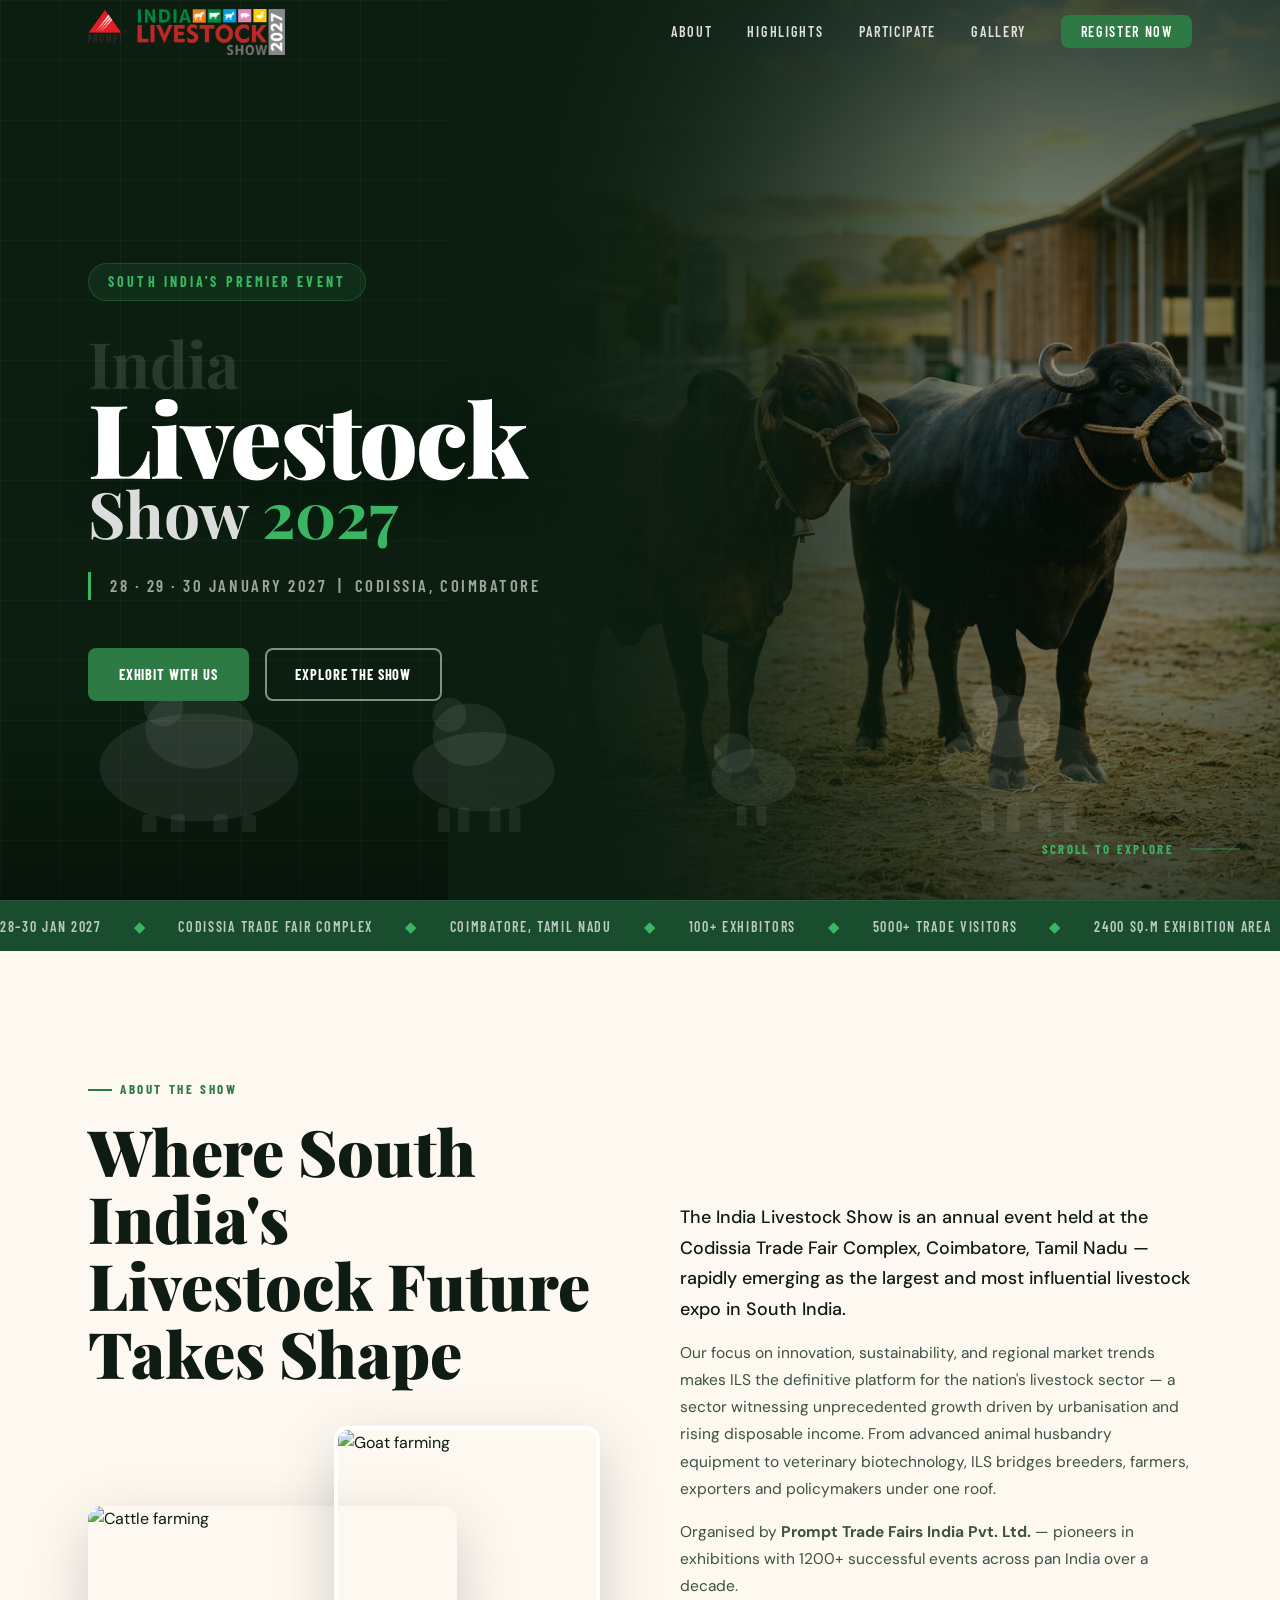
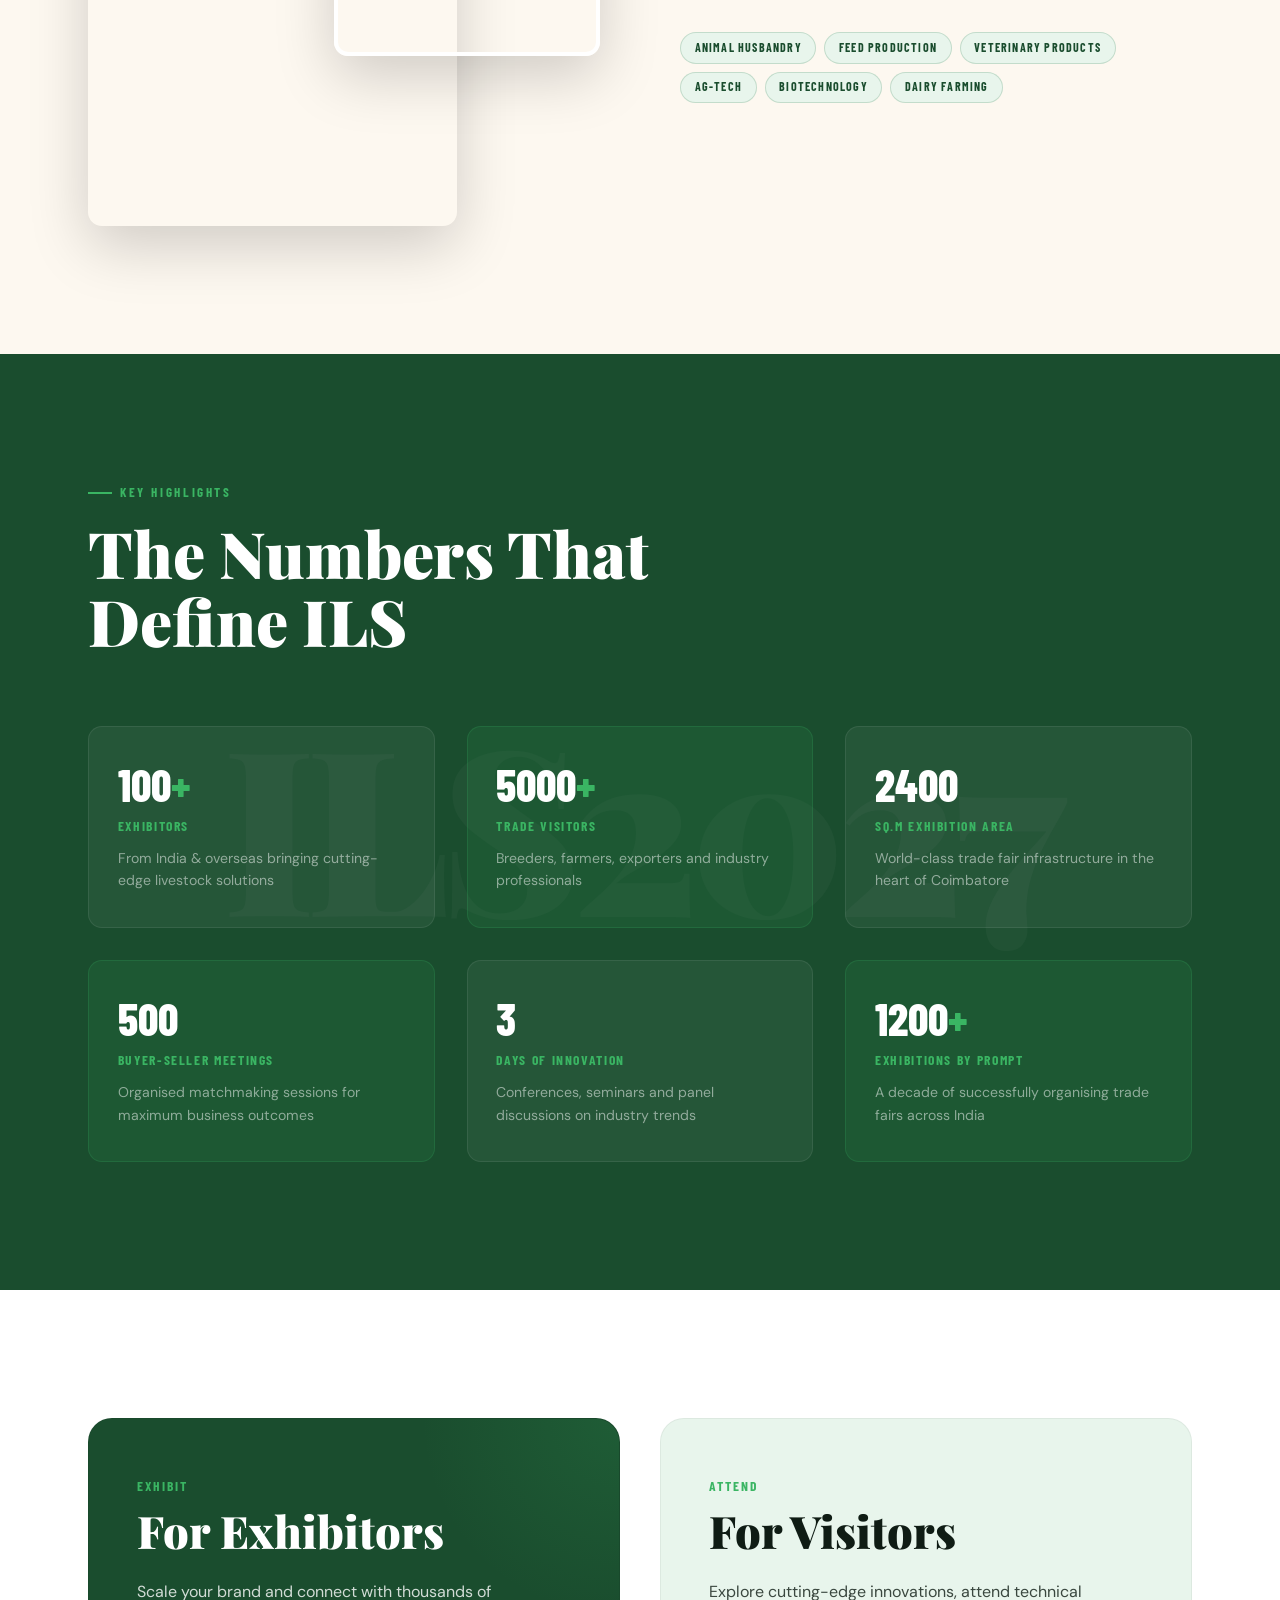
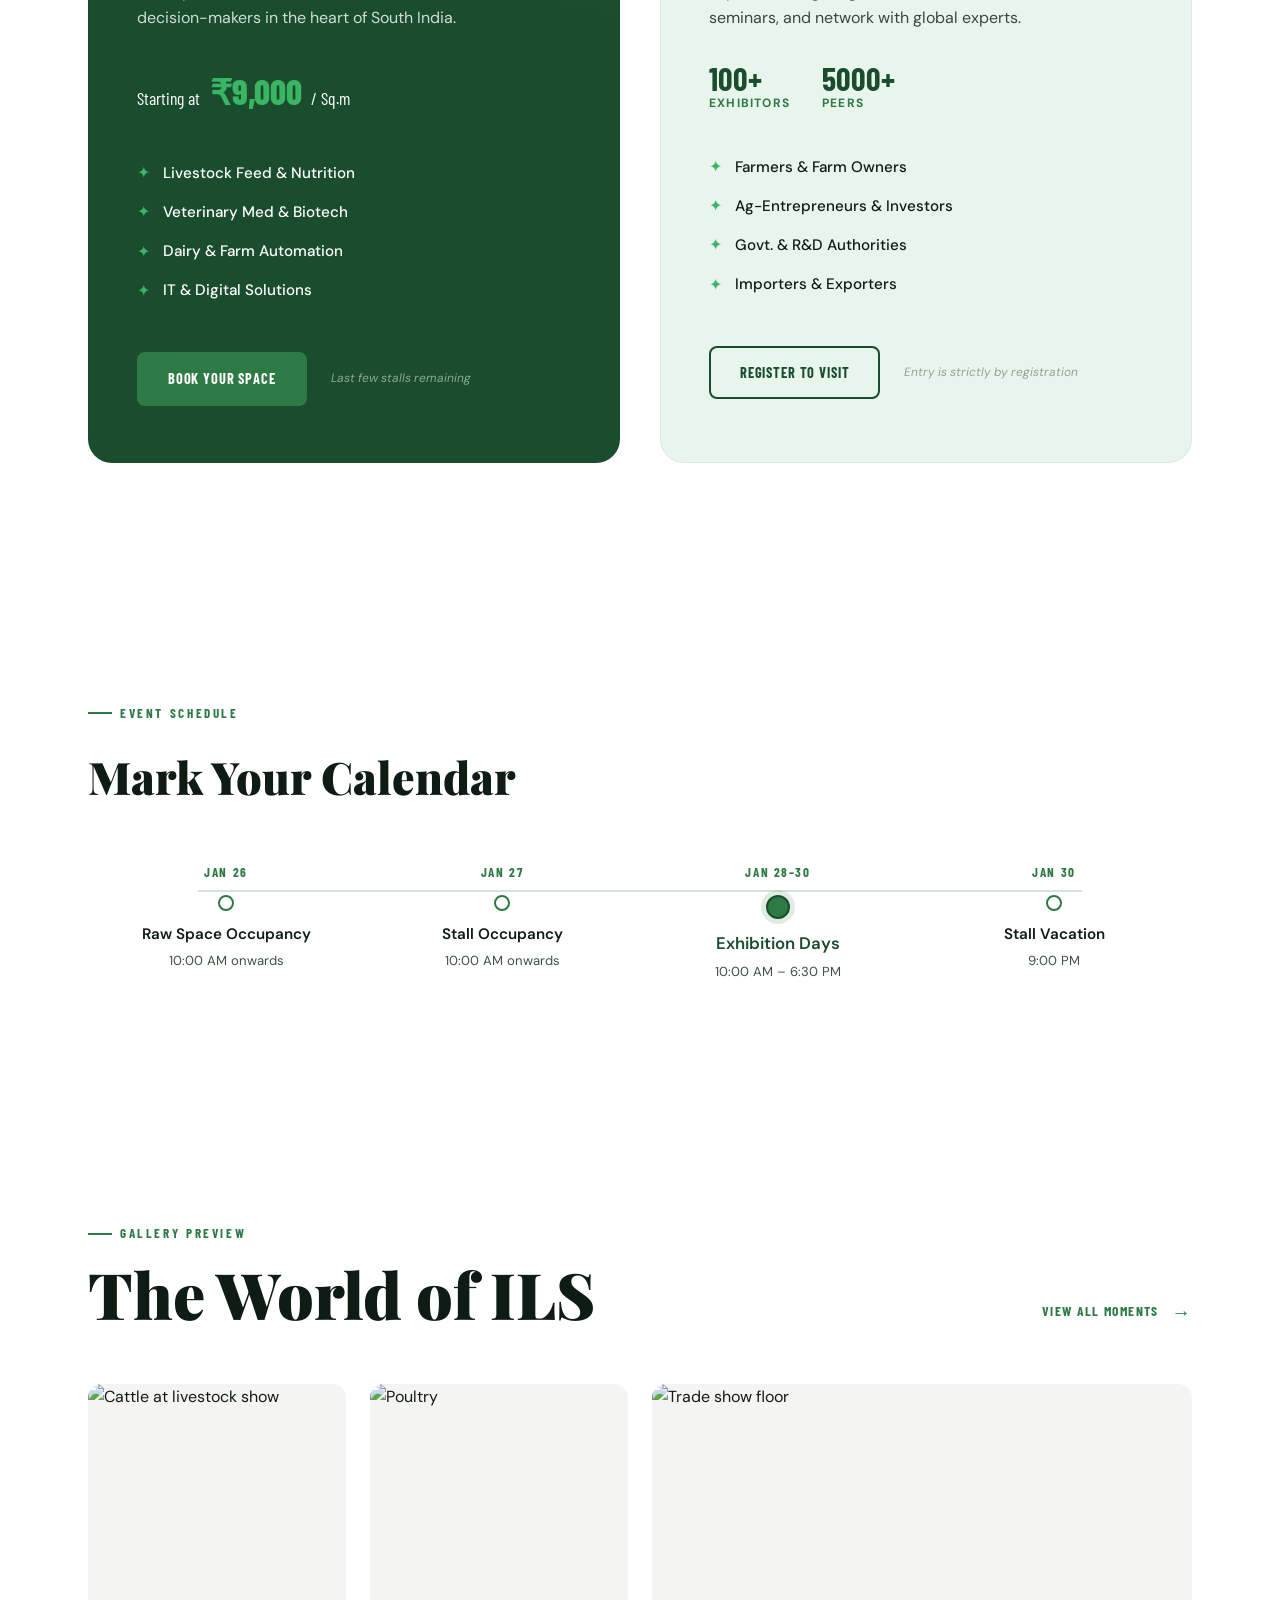
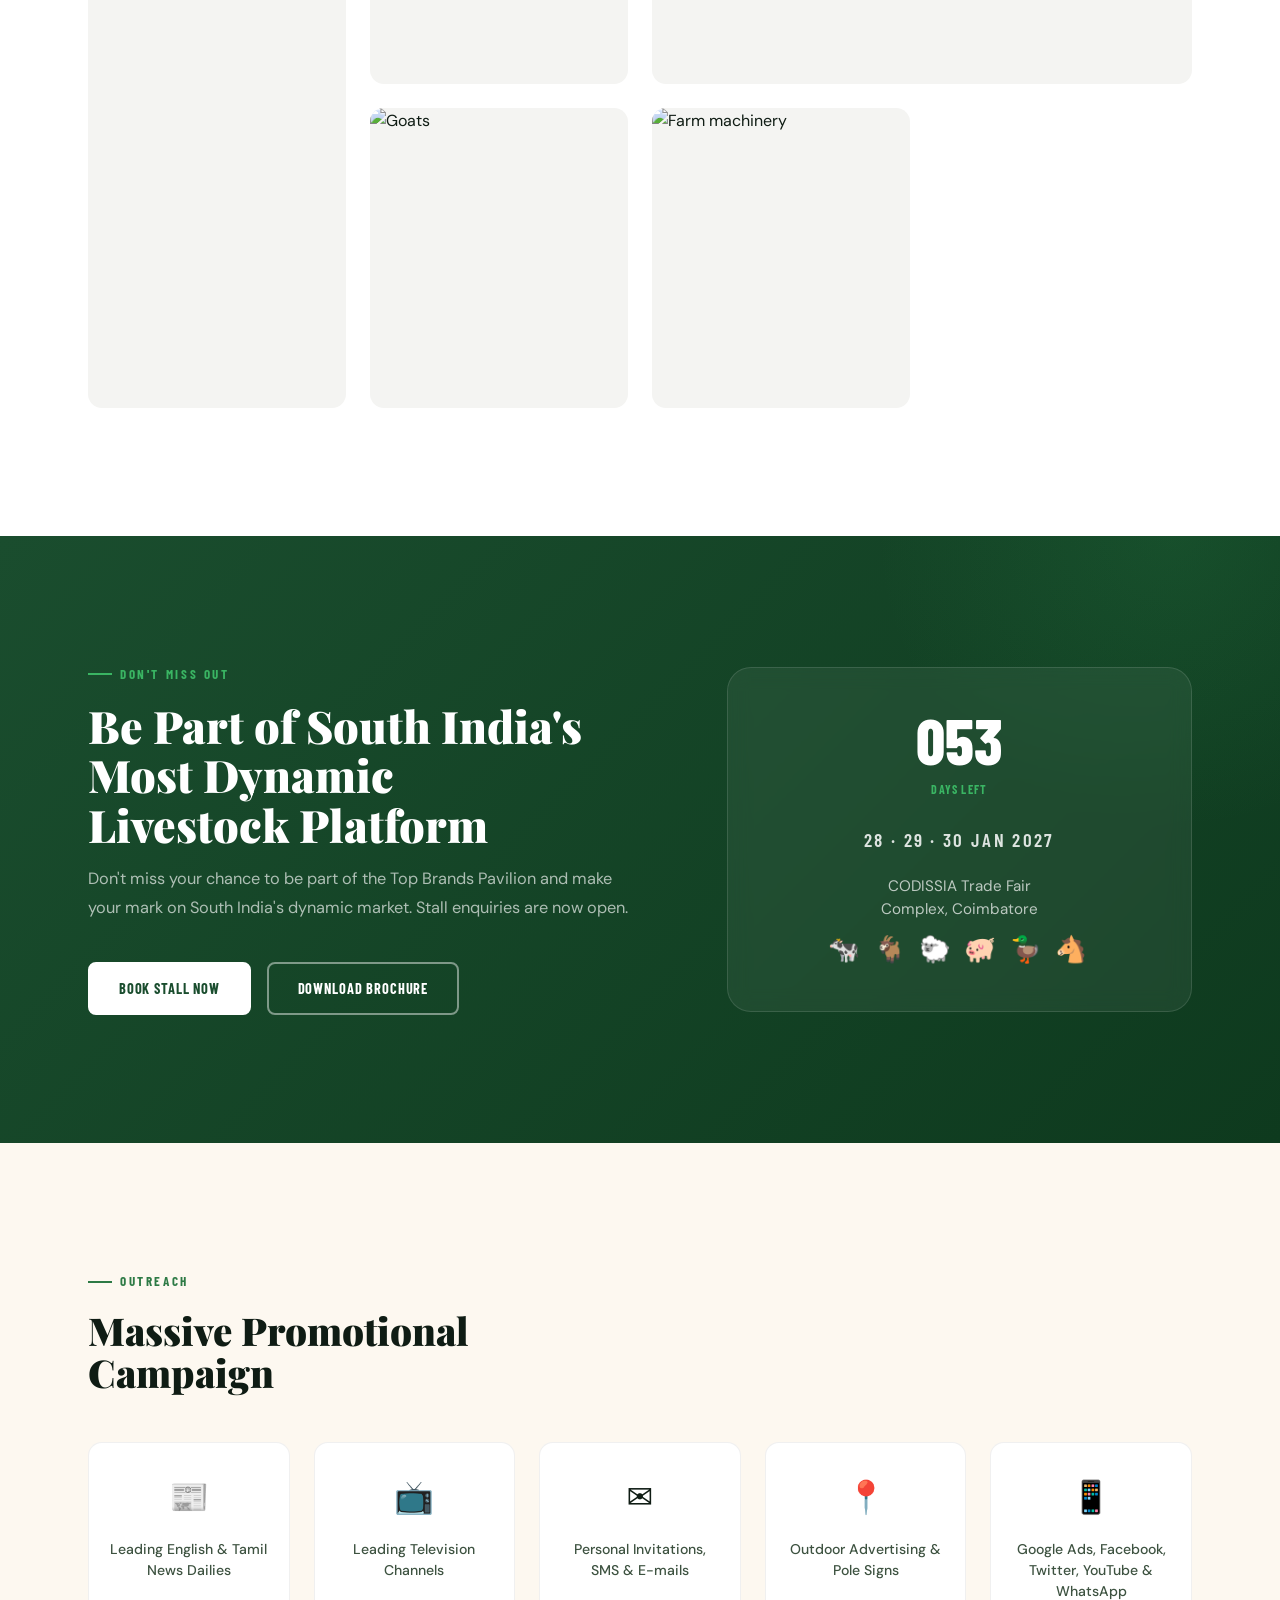
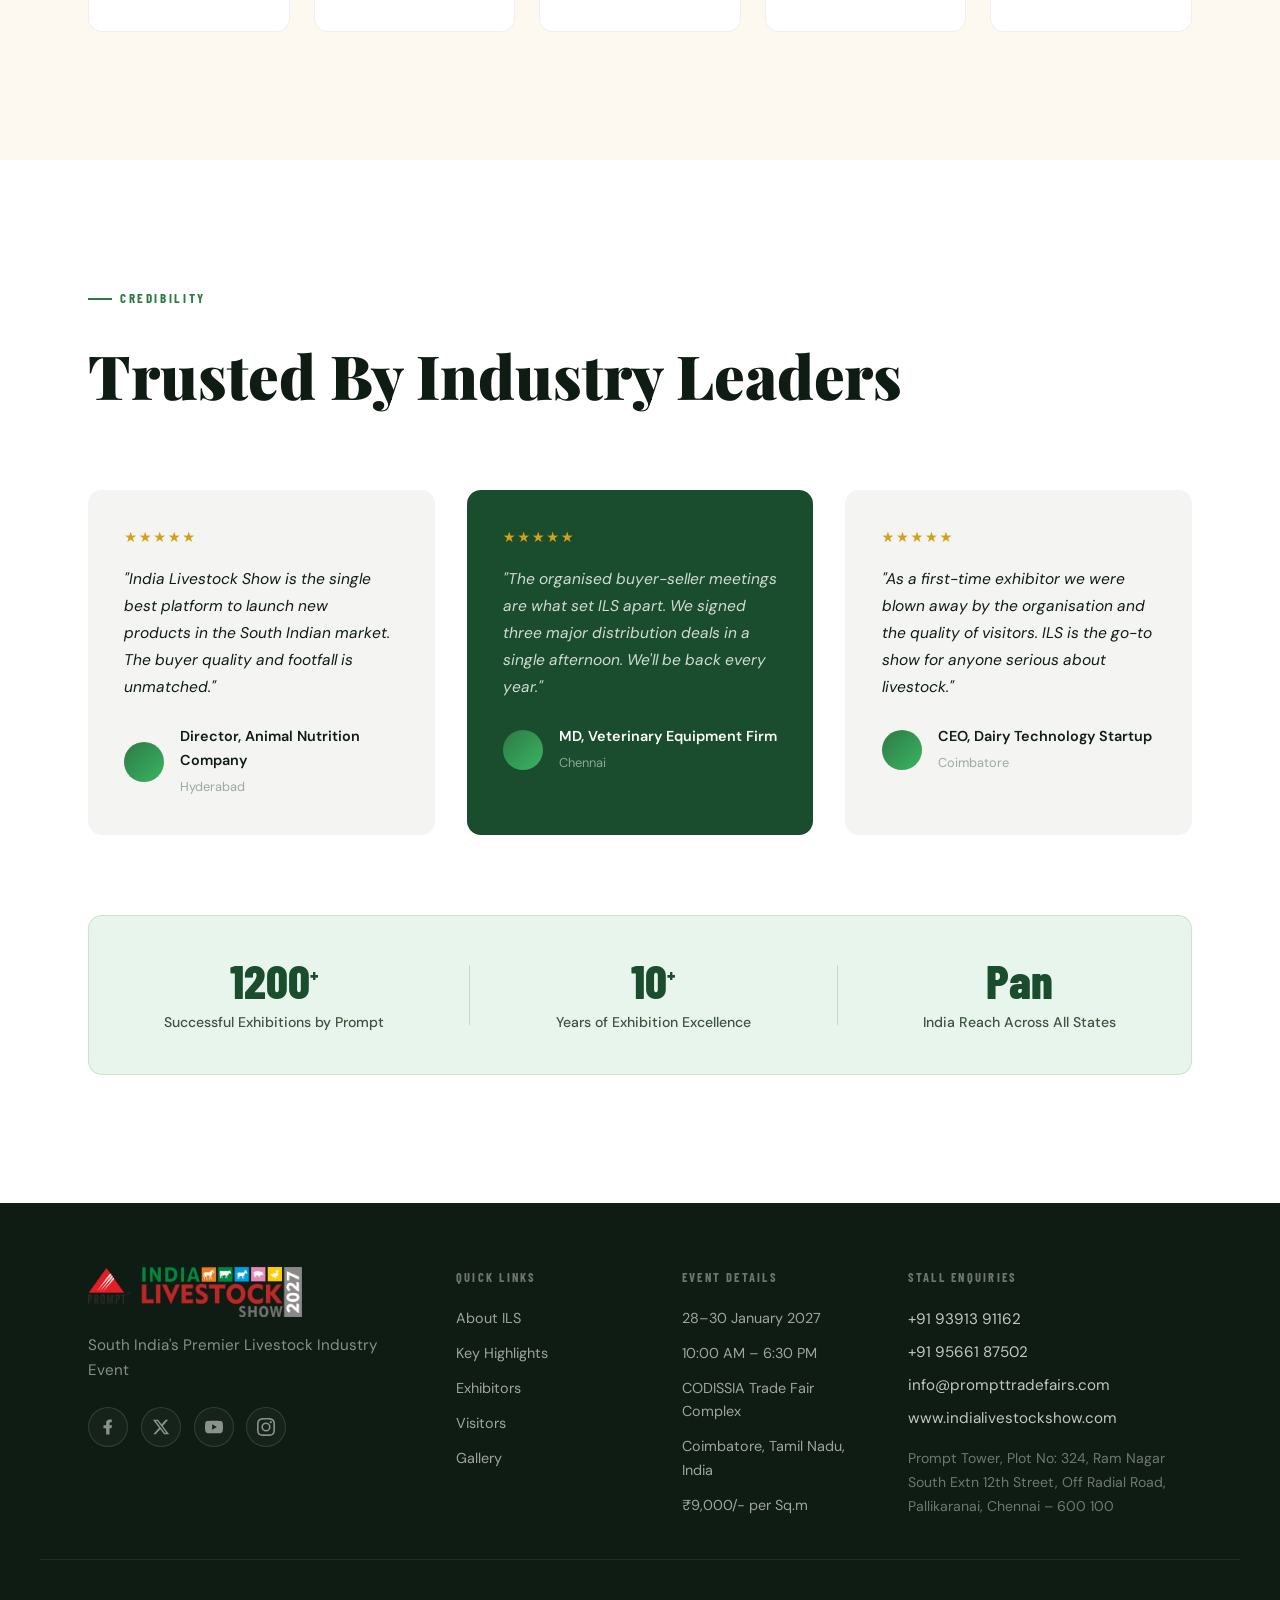
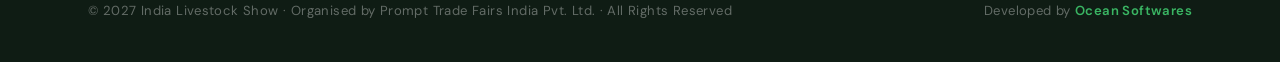
==== index.html @ 247d35ec "first commit" ====
<!DOCTYPE html>
<html lang="en">

<head>
  <meta charset="UTF-8" />
  <meta name="viewport" content="width=device-width, initial-scale=1.0" />
  <title>India Livestock Show 2027 | Coimbatore</title>
  <link rel="preconnect" href="https://fonts.googleapis.com">
  <link rel="preconnect" href="https://fonts.gstatic.com" crossorigin>
  <link
    href="https://fonts.googleapis.com/css2?family=Playfair+Display:wght@700;900&family=DM+Sans:wght@300;400;500;600&family=Barlow+Condensed:wght@600;700;800&display=swap"
    rel="stylesheet">
  <style>
/* =====================================================
   INDIA LIVESTOCK SHOW 2027 — WEBSITE STYLESHEET
   Senior-grade, modular, semantic CSS
   ===================================================== */

/* === DESIGN TOKENS === */
:root {
  --green-deep: #1a4d2e;
  --green-mid: #2d7a45;
  --green-bright: #3ab563;
  --green-pale: #e8f5ec;
  --red-accent: #c0392b;
  --gold: #d4a017;
  --cream: #fdf8f0;
  --ink: #0f1c14;
  --ink-soft: #3d5240;
  --white: #ffffff;
  --grey-light: #f4f4f2;
  --grey-mid: #9aab9e;

  --font-display: 'Playfair Display', Georgia, serif;
  --font-condensed: 'Barlow Condensed', sans-serif;
  --font-body: 'DM Sans', system-ui, sans-serif;

  --radius-sm: 8px;
  --radius-md: 14px;
  --radius-lg: 24px;
  --max-width: 1200px;
  --container-padding: 3rem;

  --shadow-card: 0 8px 40px rgba(0, 0, 0, 0.10);
  --shadow-float: 0 20px 60px rgba(0, 0, 0, 0.18);

  --transition: 0.4s cubic-bezier(0.2, 0.8, 0.2, 1);
}

/* === RESET & BASE === */
*,
*::before,
*::after {
  box-sizing: border-box;
  margin: 0;
  padding: 0;
}

html {
  scroll-behavior: smooth;
}

body {
  font-family: var(--font-body);
  font-size: 16px;
  line-height: 1.65;
  color: var(--ink);
  background: var(--white);
  overflow-x: hidden;
}

img {
  display: block;
  max-width: 100%;
  height: auto;
}

a {
  text-decoration: none;
  color: inherit;
}

ul {
  list-style: none;
}

/* === UTILITY === */
.section-label {
  font-family: var(--font-condensed);
  font-size: 0.82rem;
  font-weight: 700;
  letter-spacing: 0.2em;
  text-transform: uppercase;
  color: var(--green-mid);
  margin-bottom: 1rem;
  display: flex;
  align-items: center;
  gap: 0.5rem;
}

.section-label::before {
  content: '';
  display: inline-block;
  width: 24px;
  height: 2px;
  background: var(--green-mid);
  flex-shrink: 0;
}

.section-label--light {
  color: var(--green-bright);
}

.section-label--light::before {
  background: var(--green-bright);
}

.btn {
  display: inline-flex;
  align-items: center;
  gap: 0.5rem;
  padding: 0.8rem 1.8rem;
  border-radius: var(--radius-sm);
  font-family: var(--font-condensed);
  font-size: 0.9rem;
  font-weight: 700;
  letter-spacing: 0.06em;
  text-transform: uppercase;
  cursor: pointer;
  border: 2px solid transparent;
  transition: var(--transition);
}

.btn--primary {
  background: var(--green-mid);
  color: var(--white);
  border-color: var(--green-mid);
}

.btn--primary:hover {
  background: var(--green-deep);
  border-color: var(--green-deep);
  transform: translateY(-2px);
}

.btn--ghost {
  background: transparent;
  color: var(--white);
  border-color: rgba(255, 255, 255, 0.5);
}

.btn--ghost:hover {
  background: rgba(255, 255, 255, 0.12);
  border-color: var(--white);
}

.btn--outline {
  background: transparent;
  color: var(--green-deep);
  border-color: var(--green-deep);
}

.btn--outline:hover {
  background: var(--green-deep);
  color: var(--white);
}

.btn--white {
  background: var(--white);
  color: var(--green-deep);
  border-color: var(--white);
}

.btn--white:hover {
  background: var(--cream);
  transform: translateY(-2px);
}

.btn--ghost-white {
  background: transparent;
  color: var(--white);
  border-color: rgba(255, 255, 255, 0.45);
}

.btn--ghost-white:hover {
  background: rgba(255, 255, 255, 0.1);
}

/* ===========================
   NAV
   =========================== */
.nav {
  position: fixed;
  top: 0;
  left: 0;
  right: 0;
  z-index: 100;
  transition: background 0.4s, box-shadow 0.4s;
  padding: 0 2rem;
}

.nav.scrolled {
  background: rgba(10, 30, 16, 0.97);
  box-shadow: 0 2px 20px rgba(0, 0, 0, 0.25);
  backdrop-filter: blur(12px);
}

.nav__inner {
  max-width: var(--max-width);
  margin: 0 auto;
  padding: 0 var(--container-padding);
  display: flex;
  align-items: center;
  justify-content: space-between;
  height: 64px;
}

.nav__logo-img {
  height: 46px;
  width: auto;
  object-fit: contain;
}

.nav__links {
  display: flex;
  align-items: center;
  gap: 2.2rem;
}

.nav__links a {
  font-family: var(--font-condensed);
  font-size: 0.88rem;
  font-weight: 600;
  letter-spacing: 0.12em;
  text-transform: uppercase;
  color: rgba(255, 255, 255, 0.85);
  transition: color var(--transition);
}

.nav__links a:hover {
  color: var(--green-bright);
}

.nav__cta {
  background: var(--green-mid) !important;
  color: var(--white) !important;
  padding: 0.5rem 1.2rem;
  border-radius: var(--radius-sm);
}

.nav__cta:hover {
  background: var(--green-bright) !important;
}

.nav__burger {
  display: none;
  flex-direction: column;
  gap: 5px;
  background: none;
  border: none;
  cursor: pointer;
  padding: 4px;
}

.nav__burger span {
  display: block;
  width: 24px;
  height: 2px;
  background: white;
  border-radius: 2px;
  transition: var(--transition);
}

/* ===========================
   HERO
   =========================== */
.hero {
  min-height: 100vh;
  background: #0b1e10;
  position: relative;
  display: flex;
  align-items: center;
  overflow: hidden;
  padding-top: 64px;
}

.hero__bg-grid {
  position: absolute;
  inset: 0;
  background-image:
    linear-gradient(rgba(255, 255, 255, 0.03) 1px, transparent 1px),
    linear-gradient(90deg, rgba(255, 255, 255, 0.03) 1px, transparent 1px);
  background-size: 60px 60px;
  pointer-events: none;
}

.hero__farm-strip {
  position: absolute;
  bottom: 0;
  left: 0;
  right: 0;
  height: 220px;
  background: linear-gradient(to top, rgba(0, 0, 0, 0.35) 0%, transparent 100%);
  pointer-events: none;
}

.hero__content-wrapper {
  max-width: var(--max-width);
  margin: 0 auto;
  padding: 0 var(--container-padding);
  position: relative;
  z-index: 5;
  width: 100%;
}

.hero__content {
  max-width: 800px;
}

.hero__eyebrow {
  margin-bottom: 2rem;
}

.hero__badge {
  display: inline-block;
  font-family: var(--font-condensed);
  font-size: 0.88rem;
  font-weight: 700;
  letter-spacing: 0.22em;
  text-transform: uppercase;
  color: var(--green-bright);
  background: rgba(58, 181, 99, 0.1);
  border: 1px solid rgba(58, 181, 99, 0.25);
  padding: 0.4rem 1.2rem;
  border-radius: 100px;
}

.hero__headline {
  font-family: var(--font-display);
  line-height: 0.95;
  color: var(--white);
  margin-bottom: 1.8rem;
}

.hero__headline--line1 {
  display: block;
  font-size: clamp(2rem, 5vw, 4rem);
  color: rgba(255, 255, 255, 0.12);
  font-weight: 700;
  letter-spacing: -0.01em;
}

.hero__headline--line2 {
  display: block;
  font-size: clamp(3.5rem, 8vw, 7.5rem);
  color: var(--white);
  font-weight: 900;
  letter-spacing: -0.02em;
  margin-top: -0.05em;
  text-shadow: 0 15px 45px rgba(0, 0, 0, 0.4);
}

.hero__headline--line3 {
  display: block;
  font-size: clamp(2rem, 5vw, 4.5rem);
  font-weight: 700;
  color: rgba(255, 255, 255, 0.85);
  margin-top: -0.05em;
}

.hero__headline--line3 em {
  font-style: normal;
  color: var(--green-bright);
}

.hero__sub {
  font-family: var(--font-condensed);
  font-size: 1.05rem;
  font-weight: 600;
  letter-spacing: 0.15em;
  text-transform: uppercase;
  color: rgba(255, 255, 255, 0.6);
  margin-bottom: 3rem;
  border-left: 3px solid var(--green-bright);
  padding-left: 1.2rem;
}

.hero__actions {
  display: flex;
  flex-wrap: wrap;
  gap: 1rem;
}

.hero__animal-silhouettes {
  position: absolute;
  bottom: 60px;
  left: 0;
  right: 0;
  z-index: 1;
  pointer-events: none;
}

.hero__animal-silhouettes svg {
  width: 100%;
  height: auto;
}

/* Visual Background Elements */
.hero__visual {
  position: absolute;
  top: 0;
  right: 0;
  bottom: 0;
  width: 65%;
  z-index: 1;
  pointer-events: none;
}

.hero__image-fade {
  position: absolute;
  inset: 0;
  overflow: hidden;
}

.hero__visual-img {
  width: 100%;
  height: 100%;
  object-fit: cover;
  opacity: 0.6;
  filter: saturate(1.2) contrast(1.1);
  mask-image: linear-gradient(to left, black 30%, transparent 90%);
  -webkit-mask-image: linear-gradient(to left, black 30%, transparent 90%);
}

.hero__visual-overlay {
  position: absolute;
  inset: 0;
  background: radial-gradient(circle at 75% 50%, transparent 0%, #0b1e10 90%);
}

.hero__scroll-hint {
  position: absolute;
  bottom: 2.5rem;
  right: 2.5rem;
  display: flex;
  align-items: center;
  gap: 1rem;
  font-family: var(--font-condensed);
  font-size: 0.8rem;
  font-weight: 700;
  letter-spacing: 0.18em;
  text-transform: uppercase;
  color: var(--green-bright);
  z-index: 10;
}

.hero__scroll-line {
  width: 50px;
  height: 2px;
  background: rgba(58, 181, 99, 0.3);
  position: relative;
  overflow: hidden;
}

.hero__card-label {
  font-family: var(--font-condensed);
  font-size: 0.7rem;
  font-weight: 700;
  letter-spacing: 0.1em;
  text-transform: uppercase;
  color: var(--green-mid);
}

.hero__card-val {
  font-family: var(--font-display);
  font-size: 1.5rem;
  font-weight: 900;
  color: var(--ink);
}

@keyframes scrollLine {
  0% { transform: translateY(-10px); opacity: 0; }
  50% { transform: translateY(0); opacity: 1; }
  100% { transform: translateY(10px); opacity: 0; }
}

.hero__scroll-line::after {
  content: '';
  position: absolute;
  top: 5px;
  left: 50%;
  transform: translateX(-50%);
  width: 2px;
  height: 6px;
  background: var(--green-bright);
  border-radius: 2px;
  animation: scrollLine 2s infinite;
}

section {
  scroll-margin-top: 64px;
}

/* ===========================
   TICKER
   =========================== */
.ticker {
  background: var(--green-deep);
  overflow: hidden;
  padding: 0.85rem 0;
  border-top: 1px solid rgba(255, 255, 255, 0.07);
}

.ticker__inner {
  display: flex;
  gap: 2rem;
  white-space: nowrap;
  animation: ticker 28s linear infinite;
  width: max-content;
  font-family: var(--font-condensed);
  font-size: 0.88rem;
  font-weight: 600;
  letter-spacing: 0.12em;
  text-transform: uppercase;
  color: rgba(255, 255, 255, 0.7);
}

.ticker__dot {
  color: var(--green-bright);
}

@keyframes ticker {
  0% {
    transform: translateX(0);
  }

  100% {
    transform: translateX(-50%);
  }
}

/* ===========================
   ABOUT
   =========================== */
.about {
  background: var(--cream);
  padding: 8rem 0;
}

.about__container {
  max-width: var(--max-width);
  margin: 0 auto;
  padding: 0 var(--container-padding);
  display: grid;
  grid-template-columns: 1fr 1fr;
  gap: 5rem;
  align-items: center;
}

.about__heading {
  font-family: var(--font-display);
  font-size: clamp(2.4rem, 5vw, 4rem);
  font-weight: 900;
  line-height: 1.05;
  color: var(--ink);
  margin-bottom: 2.5rem;
}

.about__img-stack {
  position: relative;
  height: 400px;
}

.about__img-card {
  position: absolute;
  border-radius: var(--radius-md);
  overflow: hidden;
  box-shadow: var(--shadow-float);
}

.about__img-card img {
  width: 100%;
  height: 100%;
  object-fit: cover;
  display: block;
}

.about__img-card--1 {
  width: 72%;
  height: 320px;
  bottom: 0;
  left: 0;
}

.about__img-card--2 {
  width: 52%;
  height: 230px;
  top: 0;
  right: 0;
  border: 4px solid var(--white);
}

.about__lead {
  font-size: 1.12rem;
  font-weight: 500;
  color: var(--ink);
  margin-bottom: 1rem;
  line-height: 1.7;
}

.about__body {
  font-size: 0.97rem;
  color: var(--ink-soft);
  margin-bottom: 1rem;
  line-height: 1.75;
}

.about__tags {
  display: flex;
  flex-wrap: wrap;
  gap: 0.5rem;
  margin-top: 2rem;
}

.about__tags span {
  font-family: var(--font-condensed);
  font-size: 0.75rem;
  font-weight: 700;
  letter-spacing: 0.1em;
  text-transform: uppercase;
  background: var(--green-pale);
  color: var(--green-deep);
  border: 1px solid rgba(45, 122, 69, 0.2);
  padding: 0.3rem 0.85rem;
  border-radius: 100px;
}

/* ===========================
   STATS
   =========================== */
.stats {
  background: var(--green-deep);
  padding: 8rem 0;
  position: relative;
  overflow: hidden;
}

.stats__bg-text {
  position: absolute;
  top: 50%;
  left: 50%;
  transform: translate(-50%, -50%);
  font-family: var(--font-display);
  font-size: clamp(8rem, 18vw, 22rem);
  font-weight: 900;
  color: rgba(255, 255, 255, 0.03);
  letter-spacing: -0.04em;
  white-space: nowrap;
  pointer-events: none;
  user-select: none;
}

.stats__container {
  max-width: var(--max-width);
  margin: 0 auto;
  padding: 0 var(--container-padding);
  position: relative;
  z-index: 1;
}

.stats__heading {
  font-family: var(--font-display);
  font-size: clamp(2.4rem, 5vw, 4rem);
  font-weight: 900;
  color: var(--white);
  margin-bottom: 4.5rem;
  line-height: 1.05;
}

.stats__grid {
  display: grid;
  grid-template-columns: repeat(3, 1fr);
  gap: 2rem;
}

.stats__card {
  background: rgba(255, 255, 255, 0.05);
  border: 1px solid rgba(255, 255, 255, 0.08);
  border-radius: var(--radius-md);
  padding: 2.2rem 1.8rem;
  transition: var(--transition);
}

.stats__card:hover {
  background: rgba(255, 255, 255, 0.09);
  transform: translateY(-4px);
  border-color: rgba(58, 181, 99, 0.3);
}

.stats__card--accent {
  background: rgba(58, 181, 99, 0.1);
  border-color: rgba(58, 181, 99, 0.2);
}

.stats__num {
  font-family: var(--font-condensed);
  font-size: clamp(1.8rem, 3.5vw, 2.8rem);
  font-weight: 800;
  color: var(--white);
  line-height: 1;
  margin-bottom: 0.5rem;
}

.stats__num span {
  color: var(--green-bright);
}

.stats__label {
  font-family: var(--font-condensed);
  font-size: 0.85rem;
  font-weight: 700;
  letter-spacing: 0.12em;
  text-transform: uppercase;
  color: var(--green-bright);
  margin-bottom: 0.6rem;
}

.stats__desc {
  font-size: 0.88rem;
  color: rgba(255, 255, 255, 0.5);
  line-height: 1.6;
}

/* ===========================
   PARTICIPATE
   =========================== */
.participate {
  background: var(--white);
  padding: 8rem 0;
}

.participate__container {
  max-width: var(--max-width);
  margin: 0 auto;
  padding: 0 var(--container-padding);
  display: grid;
  grid-template-columns: 1fr 1fr;
  gap: 2.5rem;
}

.participate__path {
  position: relative;
  border-radius: var(--radius-lg);
  overflow: hidden;
  padding: 3.5rem 3rem;
  transition: var(--transition);
  border: 1px solid rgba(0, 0, 0, 0.05);
}

.participate__path--exhibitor {
  background: var(--green-deep);
  color: var(--white);
}

.participate__path--visitor {
  background: var(--green-pale);
  color: var(--ink);
}

.participate__path:hover {
  transform: translateY(-8px);
  box-shadow: var(--shadow-float);
}

.participate__bg-accent {
  position: absolute;
  top: 0;
  right: 0;
  width: 200px;
  height: 200px;
  background: radial-gradient(circle at top right, rgba(58, 181, 99, 0.15), transparent 70%);
  pointer-events: none;
}

.participate__label {
  font-family: var(--font-condensed);
  font-size: 0.85rem;
  font-weight: 700;
  letter-spacing: 0.15em;
  text-transform: uppercase;
  color: var(--green-bright);
  margin-bottom: 0.5rem;
}

.participate__heading {
  font-family: var(--font-display);
  font-size: clamp(2rem, 3.5vw, 3rem);
  font-weight: 900;
  line-height: 1.1;
  margin-bottom: 1.5rem;
}

.participate__lead {
  font-size: 1rem;
  line-height: 1.6;
  opacity: 0.8;
  margin-bottom: 2rem;
  max-width: 90%;
}

.participate__price,
.participate__stats {
  margin-bottom: 2.5rem;
  display: flex;
  align-items: baseline;
  gap: 0.6rem;
}

.participate__price {
  font-family: var(--font-condensed);
  font-size: 1.1rem;
  color: var(--white);
}

.participate__price span {
  font-size: 2.2rem;
  font-weight: 800;
  color: var(--green-bright);
}

.participate__stats {
  gap: 2rem;
}

.mini-stat {
  display: flex;
  flex-direction: column;
}

.mini-stat strong {
  font-family: var(--font-condensed);
  font-size: 2rem;
  color: var(--green-deep);
  line-height: 1;
}

.mini-stat span {
  font-size: 0.75rem;
  text-transform: uppercase;
  letter-spacing: 0.1em;
  color: var(--green-mid);
  font-weight: 700;
}

.participate__feature-list {
  display: grid;
  grid-template-columns: 1fr;
  gap: 0.8rem;
  margin-bottom: 3rem;
}

.participate__feature-list li {
  font-size: 0.95rem;
  font-weight: 500;
  display: flex;
  align-items: center;
  gap: 0.8rem;
}

.participate__feature-list li span {
  color: var(--green-bright);
  font-size: 1rem;
}

.participate__actions {
  display: flex;
  align-items: center;
  gap: 1.5rem;
}

.participate__note {
  font-size: 0.75rem;
  font-style: italic;
  opacity: 0.5;
}

.participate__path--visitor .participate__note {
  color: var(--ink-soft);
}

/* ===========================
   TIMELINE
   =========================== */
.timeline {
  background-image: url('exhibition_bg.png');
  background-attachment: fixed;
  background-size: cover;
  background-position: center;
  padding: 7rem 0;
  position: relative;
  overflow: hidden;
}

.timeline::before {
  content: '';
  position: absolute;
  inset: 0;
  background: rgba(255, 255, 255, 0.9);
  z-index: 1;
}

.timeline__container {
  max-width: var(--max-width);
  margin: 0 auto;
  padding: 0 var(--container-padding);
  position: relative;
  z-index: 2;
}

.timeline__heading {
  font-family: var(--font-display);
  font-size: clamp(2rem, 3.5vw, 3rem);
  font-weight: 900;
  color: var(--ink);
  margin-bottom: 3rem;
}

.timeline__track {
  display: grid;
  grid-template-columns: repeat(4, 1fr);
  gap: 0;
  position: relative;
}

.timeline__track::before {
  content: '';
  position: absolute;
  top: 28px;
  left: 10%;
  right: 10%;
  height: 2px;
  background: rgba(45, 122, 69, 0.2);
  z-index: 0;
}

.timeline__item {
  display: flex;
  flex-direction: column;
  align-items: center;
  text-align: center;
  gap: 0.7rem;
  position: relative;
  z-index: 1;
}

.timeline__date {
  font-family: var(--font-condensed);
  font-size: 0.82rem;
  font-weight: 700;
  letter-spacing: 0.12em;
  text-transform: uppercase;
  color: var(--green-mid);
}

.timeline__dot {
  width: 16px;
  height: 16px;
  background: var(--white);
  border: 2px solid var(--green-mid);
  border-radius: 50%;
}

.timeline__dot--main {
  width: 24px;
  height: 24px;
  background: var(--green-mid);
  border-color: var(--green-deep);
  box-shadow: 0 0 0 5px rgba(45, 122, 69, 0.15);
}

.timeline__text {
  display: flex;
  flex-direction: column;
  gap: 0.2rem;
}

.timeline__text strong {
  font-size: 0.95rem;
  color: var(--ink);
  font-weight: 600;
}

.timeline__text span {
  font-size: 0.82rem;
  color: var(--ink-soft);
}

.timeline__item--main .timeline__text strong {
  color: var(--green-deep);
  font-size: 1.05rem;
}

/* ===========================
   MEDIA GALLERY
   =========================== */
.media {
  background: var(--white);
  padding: 8rem 0;
}

.media__container {
  max-width: var(--max-width);
  margin: 0 auto;
  padding: 0 var(--container-padding);
}

.media__header {
  display: flex;
  justify-content: space-between;
  align-items: flex-end;
  margin-bottom: 3.5rem;
}

.media__heading {
  font-family: var(--font-display);
  font-size: clamp(2.4rem, 5vw, 4rem);
  font-weight: 900;
  color: var(--ink);
  line-height: 1.05;
}

.media__grid {
  display: grid;
  grid-template-columns: repeat(4, 1fr);
  grid-template-rows: repeat(2, 300px);
  gap: 1.5rem;
}

.media__cell {
  position: relative;
  overflow: hidden;
  border-radius: var(--radius-md);
  background: var(--grey-light);
}

.media__cell img {
  width: 100%;
  height: 100%;
  object-fit: cover;
  transition: transform 0.8s cubic-bezier(0.2, 0.8, 0.2, 1);
}

.media__cell:hover img {
  transform: scale(1.1);
}

.media__cell--v {
  grid-row: span 2;
}

.media__cell--h {
  grid-column: span 2;
}

.media__info {
  position: absolute;
  bottom: 0;
  left: 0;
  right: 0;
  padding: 1.5rem;
  background: linear-gradient(to top, rgba(0, 0, 0, 0.8) 0%, transparent 100%);
  color: var(--white);
  opacity: 0;
  transform: translateY(10px);
  transition: all 0.4s ease;
}

.media__cell:hover .media__info {
  opacity: 1;
  transform: translateY(0);
}

.media__info span {
  font-family: var(--font-condensed);
  font-size: 0.75rem;
  font-weight: 700;
  letter-spacing: 0.1em;
  text-transform: uppercase;
  color: var(--green-bright);
}

.media__info h4 {
  font-family: var(--font-display);
  font-size: 1.2rem;
  margin-top: 0.3rem;
}

.media__view-all {
  display: inline-flex;
  align-items: center;
  gap: 0.8rem;
  font-family: var(--font-condensed);
  font-size: 0.85rem;
  font-weight: 700;
  text-transform: uppercase;
  letter-spacing: 0.1em;
  color: var(--green-mid);
  transition: var(--transition);
}

.media__view-all:hover {
  color: var(--green-bright);
  letter-spacing: 0.15em;
}

.media__view-all::after {
  content: '→';
  font-size: 1.2rem;
}

/* ===========================
   BROCHURE CTA
   =========================== */
.brochure {
  background: linear-gradient(135deg, var(--green-deep) 0%, #0e3a1e 100%);
  padding: 8rem 0;
  position: relative;
  overflow: hidden;
}

.brochure::before {
  content: '';
  position: absolute;
  top: -50%;
  right: -15%;
  width: 600px;
  height: 600px;
  border-radius: 50%;
  background: radial-gradient(circle, rgba(58, 181, 99, 0.12) 0%, transparent 70%);
  pointer-events: none;
}

.brochure__container {
  max-width: var(--max-width);
  margin: 0 auto;
  padding: 0 var(--container-padding);
  display: grid;
  grid-template-columns: 1.2fr 1fr;
  gap: 5rem;
  align-items: center;
}

.brochure__left h2 {
  font-family: var(--font-display);
  font-size: clamp(1.8rem, 3.5vw, 2.8rem);
  font-weight: 900;
  color: var(--white);
  line-height: 1.1;
  margin-bottom: 1rem;
}

.brochure__left p {
  color: rgba(255, 255, 255, 0.65);
  margin-bottom: 2.5rem;
  font-size: 1.02rem;
  line-height: 1.75;
}

.brochure__actions {
  display: flex;
  flex-wrap: wrap;
  gap: 1rem;
}

.brochure__card {
  background: rgba(255, 255, 255, 0.06);
  border: 1px solid rgba(255, 255, 255, 0.12);
  border-radius: var(--radius-lg);
  padding: 2.5rem;
  text-align: center;
  backdrop-filter: blur(10px);
}

.brochure__timer {
  display: flex;
  justify-content: center;
  gap: 1.5rem;
  margin-bottom: 1.5rem;
}

.timer-item {
  display: flex;
  flex-direction: column;
  align-items: center;
}

.timer-num {
  font-family: var(--font-condensed);
  font-size: 4rem;
  font-weight: 800;
  color: var(--white);
  line-height: 1;
}

.timer-label {
  font-family: var(--font-condensed);
  font-size: 0.75rem;
  font-weight: 700;
  letter-spacing: 0.1em;
  text-transform: uppercase;
  color: var(--green-bright);
  margin-top: 0.5rem;
}

.brochure__card-month {
  font-family: var(--font-condensed);
  font-size: 1.2rem;
  font-weight: 600;
  letter-spacing: 0.12em;
  text-transform: uppercase;
  color: rgba(255, 255, 255, 0.85);
  margin-bottom: 1.2rem;
}

.brochure__card-venue {
  font-size: 0.95rem;
  color: rgba(255, 255, 255, 0.7);
  line-height: 1.5;
  margin-bottom: 0.5rem;
}

.brochure__card-timing {
  font-family: var(--font-condensed);
  font-size: 0.82rem;
  letter-spacing: 0.14em;
  text-transform: uppercase;
  color: rgba(255, 255, 255, 0.4);
  margin-bottom: 1.5rem;
}

.brochure__animals {
  font-size: 1.6rem;
  letter-spacing: 0.2rem;
}

/* ===========================
   PROMOTIONS
   =========================== */
.promos {
  background: var(--cream);
  padding: 8rem 0;
}

.promos__container {
  max-width: var(--max-width);
  margin: 0 auto;
  padding: 0 var(--container-padding);
}

.promos__heading {
  font-family: var(--font-display);
  font-size: clamp(1.8rem, 3vw, 2.4rem);
  font-weight: 900;
  color: var(--ink);
  margin-bottom: 3rem;
  line-height: 1.1;
}

.promos__grid {
  display: grid;
  grid-template-columns: repeat(5, 1fr);
  gap: 1.5rem;
}

.promos__item {
  background: var(--white);
  border: 1px solid rgba(0, 0, 0, 0.06);
  border-radius: var(--radius-md);
  padding: 1.8rem 1.2rem;
  text-align: center;
  transition: var(--transition);
}

.promos__item:hover {
  transform: translateY(-4px);
  border-color: rgba(45, 122, 69, 0.3);
  box-shadow: var(--shadow-card);
}

.promos__icon {
  font-size: 2rem;
  margin-bottom: 0.9rem;
}

.promos__text {
  font-size: 0.88rem;
  font-weight: 500;
  color: var(--ink-soft);
  line-height: 1.5;
}

/* ===========================
   TESTIMONIALS
   =========================== */
.testimonials {
  background: var(--white);
  padding: 8rem 0;
}

.testimonials__container {
  max-width: var(--max-width);
  margin: 0 auto;
  padding: 0 var(--container-padding);
}

.testimonials__heading {
  font-family: var(--font-display);
  font-size: clamp(2.2rem, 5vw, 3.8rem);
  font-weight: 900;
  color: var(--ink);
  margin-bottom: 4rem;
}

.testimonials__grid {
  display: grid;
  grid-template-columns: repeat(3, 1fr);
  gap: 2rem;
  margin-bottom: 5rem;
}

.testimonials__card {
  background: var(--grey-light);
  border-radius: var(--radius-md);
  padding: 2.2rem;
  border: 1px solid transparent;
  transition: var(--transition);
}

.testimonials__card:hover {
  border-color: rgba(45, 122, 69, 0.2);
  box-shadow: var(--shadow-card);
}

.testimonials__card--featured {
  background: var(--green-deep);
  transform: scale(1.02);
}

.testimonials__stars {
  color: var(--gold);
  font-size: 0.9rem;
  letter-spacing: 0.1rem;
  margin-bottom: 1rem;
}

.testimonials__card p {
  font-size: 0.97rem;
  line-height: 1.75;
  margin-bottom: 1.5rem;
  font-style: italic;
}

.testimonials__card--featured p {
  color: rgba(255, 255, 255, 0.8);
}

.testimonials__card--featured .testimonials__author strong {
  color: var(--white);
}

.testimonials__card--featured .testimonials__author span {
  color: rgba(255, 255, 255, 0.5);
}


.testimonials__author {
  display: flex;
  align-items: center;
  gap: 1rem;
}

.testimonials__avatar {
  width: 40px;
  height: 40px;
  border-radius: 50%;
  background: linear-gradient(135deg, var(--green-mid), var(--green-bright));
  flex-shrink: 0;
}

.testimonials__author strong {
  display: block;
  font-size: 0.9rem;
  font-weight: 600;
  color: var(--ink);
}

.testimonials__author span {
  font-size: 0.8rem;
  color: var(--grey-mid);
}

.credibility__strip {
  background: var(--green-pale);
  border: 1px solid rgba(45, 122, 69, 0.15);
  border-radius: var(--radius-md);
  padding: 2.5rem 3rem;
  display: flex;
  align-items: center;
  justify-content: space-around;
  gap: 2rem;
}

.credibility__item {
  text-align: center;
}

.credibility__num {
  font-family: var(--font-condensed);
  font-size: 3rem;
  font-weight: 800;
  color: var(--green-deep);
  line-height: 1;
  margin-bottom: 0.4rem;
}

.credibility__num sup {
  font-size: 1.2rem;
}

.credibility__item div:last-child {
  font-size: 0.88rem;
  color: var(--ink-soft);
  font-weight: 500;
}

.credibility__divider {
  width: 1px;
  height: 60px;
  background: rgba(45, 122, 69, 0.2);
}

/* ===========================
   FOOTER
   =========================== */
.footer {
  background: var(--ink);
  color: var(--white);
}

.footer__top {
  max-width: var(--max-width);
  margin: 0 auto;
  padding: 4rem var(--container-padding) 2.5rem;
  display: grid;
  grid-template-columns: 1.8fr 1fr 1fr 1.6fr;
  gap: 3rem;
}

.footer__logo {
  height: 50px;
  width: auto;
  object-fit: contain;
  margin-bottom: 1rem;
}

.footer__tagline {
  font-size: 0.95rem;
  color: rgba(255, 255, 255, 0.5);
  margin-bottom: 1.5rem;
}

.footer__socials {
  display: flex;
  gap: 0.8rem;
}

.footer__socials a {
  width: 40px;
  height: 40px;
  border: 1px solid rgba(255, 255, 255, 0.12);
  border-radius: 50%;
  display: flex;
  align-items: center;
  justify-content: center;
  color: rgba(255, 255, 255, 0.5);
  transition: var(--transition);
  background: rgba(255, 255, 255, 0.03);
}

.footer__socials a svg {
  transition: transform 0.3s ease;
}

.footer__socials a:hover {
  border-color: var(--green-bright);
  color: var(--green-bright);
  background: rgba(58, 181, 99, 0.05);
}

.footer__socials a:hover svg {
  transform: scale(1.1);
}

.footer__links-col h4 {
  font-family: var(--font-condensed);
  font-size: 0.78rem;
  font-weight: 700;
  letter-spacing: 0.18em;
  text-transform: uppercase;
  color: rgba(255, 255, 255, 0.4);
  margin-bottom: 1.2rem;
}

.footer__links-col ul {
  display: flex;
  flex-direction: column;
  gap: 0.7rem;
}

.footer__links-col li,
.footer__links-col a {
  font-size: 0.9rem;
  color: rgba(255, 255, 255, 0.6);
  transition: color var(--transition);
}

.footer__links-col a:hover {
  color: var(--green-bright);
}

.footer__contact-col h4 {
  font-family: var(--font-condensed);
  font-size: 0.78rem;
  font-weight: 700;
  letter-spacing: 0.18em;
  text-transform: uppercase;
  color: rgba(255, 255, 255, 0.4);
  margin-bottom: 1.2rem;
}

.footer__phone,
.footer__email,
.footer__web {
  display: block;
  font-size: 0.95rem;
  color: rgba(255, 255, 255, 0.75);
  margin-bottom: 0.5rem;
  transition: color var(--transition);
}

.footer__phone:hover,
.footer__email:hover,
.footer__web:hover {
  color: var(--green-bright);
}

.footer__addr {
  font-size: 0.88rem;
  color: rgba(255, 255, 255, 0.4);
  line-height: 1.7;
  margin-top: 1rem;
}

.footer__bottom {
  border-top: 1px solid rgba(255, 255, 255, 0.07);
  padding: 2.5rem var(--container-padding);
  display: flex;
  justify-content: space-between;
  align-items: center;
  max-width: var(--max-width);
  margin: 0 auto;
  font-size: 0.82rem;
  color: rgba(255, 255, 255, 0.35);
  flex-wrap: wrap;
  gap: 2rem;
  letter-spacing: 0.03em;
}

.footer__dev-link {
  color: var(--green-bright);
  font-weight: 600;
  transition: opacity 0.3s ease;
}

.footer__dev-link:hover {
  opacity: 0.8;
  text-decoration: underline;
}

/* ===========================
   RESPONSIVE
   =========================== */
@media (max-width: 1024px) {
  :root {
    --container-padding: 2rem;
  }
  
  .about__container {
    grid-template-columns: repeat(2, 1fr);
  }

  .stats__grid {
    grid-template-columns: repeat(2, 1fr);
  }

  .promos__grid {
    grid-template-columns: repeat(3, 1fr);
  }

  .footer__top {
    grid-template-columns: 1fr 1fr;
  }
}

@media (max-width: 768px) {
  .nav__links {
    display: none;
  }

  .nav__burger {
    display: flex;
  }

  .hero__content-wrapper {
    text-align: center;
  }

  .hero__content {
    max-width: 100%;
    padding: 4rem 1rem 2rem;
  }

  .hero__visual {
    width: 100%;
    height: 60%;
    top: auto;
    bottom: 0;
    opacity: 0.5;
  }

  .hero__visual-img {
    mask-image: linear-gradient(to top, black 20%, transparent 90%);
  }

  .hero__actions {
    justify-content: center;
  }

  .hero__sub {
    border-left: none;
    padding-left: 0;
  }

  .hero__animal-silhouettes {
    bottom: 10px;
    opacity: 0.3;
  }

  .about__container {
    grid-template-columns: 1fr;
    gap: 3rem;
  }

  .about__img-stack {
    height: 300px;
  }

  .stats__grid {
    grid-template-columns: 1fr 1fr;
  }

  .participate__container {
    grid-template-columns: 1fr;
    gap: 1rem;
  }

  .participate__path {
    padding: 2.5rem 1.5rem;
  }

  .participate__heading {
    font-size: 2.2rem;
  }

  .participate__actions {
    flex-direction: column;
    align-items: stretch;
  }

  .participate__note {
    text-align: center;
  }

  .timeline__track {
    grid-template-columns: 1fr;
    gap: 1.5rem;
  }

  .timeline__track::before {
    display: none;
  }

  .timeline__item {
    flex-direction: row;
    text-align: left;
    align-items: flex-start;
  }

  .timeline__dot {
    flex-shrink: 0;
    margin-top: 4px;
  }

  .media__header {
    flex-direction: column;
    align-items: flex-start;
    gap: 1.5rem;
    margin-bottom: 2.5rem;
  }

  .media__grid {
    grid-template-columns: repeat(2, 1fr);
    grid-template-rows: auto;
    gap: 0.8rem;
  }

  .media__cell {
    height: 200px;
  }

  .media__cell--v,
  .media__cell--h {
    grid-column: span 2;
  }

  .media__info {
    opacity: 1;
    transform: translateY(0);
    padding: 1rem;
  }

  .media__info h4 {
    font-size: 1rem;
  }

  .brochure__container {
    grid-template-columns: 1fr;
    gap: 2.5rem;
  }

  .promos__grid {
    grid-template-columns: 1fr 1fr;
  }

  .testimonials__grid {
    grid-template-columns: 1fr;
  }

  .credibility__strip {
    flex-direction: column;
    text-align: center;
    padding: 2rem 1.5rem;
  }

  .credibility__divider {
    width: 60px;
    height: 1px;
  }

  .footer__top {
    grid-template-columns: 1fr;
    gap: 2rem;
  }

  .footer__bottom {
    flex-direction: column;
    text-align: center;
  }
}

@media (max-width: 480px) {
  :root {
    --container-padding: 1.2rem;
  }
  
  .stats__grid {
    grid-template-columns: 1fr;
  }

  .promos__grid {
    grid-template-columns: 1fr;
  }

  .media__grid {
    grid-template-columns: 1fr;
  }

  .media__cell--v,
  .media__cell--h {
    grid-column: auto;
  }

  .hero__actions {
    flex-direction: column;
  }

  .brochure__actions {
    flex-direction: column;
  }

  .hero__scroll-hint {
    display: none;
  }
}
  </style>
</head>

<body>

  <!-- ===== NAV ===== -->
  <nav class="nav" id="nav">
    <div class="nav__inner">
      <a href="#" class="nav__logo">
        <img src="new_logo.png" alt="India Livestock Show 2027" class="nav__logo-img" />
      </a>
      <ul class="nav__links">
        <li><a href="#about">About</a></li>
        <li><a href="#highlights">Highlights</a></li>
        <li><a href="#participate">Participate</a></li>
        <li><a href="#media">Gallery</a></li>
        <li><a href="#contact" class="nav__cta">Register Now</a></li>
      </ul>
      <button class="nav__burger" aria-label="Menu">
        <span></span><span></span><span></span>
      </button>
    </div>
  </nav>

  <!-- ===== HERO ===== -->
  <section class="hero" id="hero">
    <div class="hero__bg-grid"></div>
    <div class="hero__farm-strip"></div>

    <div class="hero__content-wrapper">
      <div class="hero__content">
        <div class="hero__eyebrow">
          <span class="hero__badge">South India's Premier Event</span>
        </div>
        <h1 class="hero__headline">
          <span class="hero__headline--line1">India</span>
          <span class="hero__headline--line2">Livestock</span>
          <span class="hero__headline--line3">Show <em>2027</em></span>
        </h1>
        <p class="hero__sub">
          28 · 29 · 30 January 2027 &nbsp;|&nbsp; CODISSIA, Coimbatore
        </p>
        <div class="hero__actions">
          <a href="#participate" class="btn btn--primary">Exhibit With Us</a>
          <a href="#about" class="btn btn--ghost">Explore the Show</a>
        </div>
      </div>
    </div>

    <div class="hero__visual">
      <div class="hero__image-fade">
        <img src="hero_image.png" alt="Livestock Excellence" class="hero__visual-img" />
      </div>
      <div class="hero__visual-overlay"></div>
    </div>

    <div class="hero__animal-silhouettes" aria-hidden="true">
      <svg viewBox="0 0 900 200" xmlns="http://www.w3.org/2000/svg" preserveAspectRatio="xMidYMax meet">
        <!-- Cow silhouette -->
        <ellipse cx="140" cy="155" rx="70" ry="38" fill="rgba(255,255,255,0.07)" />
        <ellipse cx="140" cy="128" rx="38" ry="28" fill="rgba(255,255,255,0.07)" />
        <circle cx="115" cy="112" r="14" fill="rgba(255,255,255,0.07)" />
        <rect x="100" y="188" width="10" height="18" rx="3" fill="rgba(255,255,255,0.07)" />
        <rect x="120" y="188" width="10" height="18" rx="3" fill="rgba(255,255,255,0.07)" />
        <rect x="150" y="188" width="10" height="18" rx="3" fill="rgba(255,255,255,0.07)" />
        <rect x="170" y="188" width="10" height="18" rx="3" fill="rgba(255,255,255,0.07)" />
        <!-- Goat silhouette -->
        <ellipse cx="340" cy="158" rx="50" ry="28" fill="rgba(255,255,255,0.07)" />
        <ellipse cx="330" cy="132" rx="26" ry="22" fill="rgba(255,255,255,0.07)" />
        <circle cx="316" cy="118" r="12" fill="rgba(255,255,255,0.07)" />
        <rect x="308" y="183" width="8" height="20" rx="3" fill="rgba(255,255,255,0.07)" />
        <rect x="322" y="183" width="8" height="20" rx="3" fill="rgba(255,255,255,0.07)" />
        <rect x="344" y="183" width="8" height="20" rx="3" fill="rgba(255,255,255,0.07)" />
        <rect x="358" y="183" width="8" height="20" rx="3" fill="rgba(255,255,255,0.07)" />
        <!-- Chicken silhouette -->
        <ellipse cx="530" cy="162" rx="30" ry="20" fill="rgba(255,255,255,0.07)" />
        <circle cx="516" cy="145" r="14" fill="rgba(255,255,255,0.07)" />
        <polygon points="502,138 508,145 502,150" fill="rgba(255,255,255,0.07)" />
        <rect x="518" y="182" width="7" height="14" rx="2" fill="rgba(255,255,255,0.07)" />
        <rect x="532" y="182" width="7" height="14" rx="2" fill="rgba(255,255,255,0.07)" />
        <!-- Horse -->
        <ellipse cx="720" cy="152" rx="60" ry="30" fill="rgba(255,255,255,0.07)" />
        <ellipse cx="710" cy="126" rx="28" ry="22" fill="rgba(255,255,255,0.07)" />
        <circle cx="696" cy="110" r="13" fill="rgba(255,255,255,0.07)" />
        <rect x="690" y="180" width="9" height="22" rx="3" fill="rgba(255,255,255,0.07)" />
        <rect x="708" y="180" width="9" height="22" rx="3" fill="rgba(255,255,255,0.07)" />
        <rect x="730" y="180" width="9" height="22" rx="3" fill="rgba(255,255,255,0.07)" />
        <rect x="748" y="180" width="9" height="22" rx="3" fill="rgba(255,255,255,0.07)" />
      </svg>
    </div>

    <div class="hero__scroll-hint">
      <span>Scroll to explore</span>
      <div class="hero__scroll-line"></div>
    </div>
  </section>

  <!-- ===== TICKER ===== -->
  <div class="ticker">
    <div class="ticker__inner">
      <span>28–30 Jan 2027</span>
      <span class="ticker__dot">◆</span>
      <span>CODISSIA Trade Fair Complex</span>
      <span class="ticker__dot">◆</span>
      <span>Coimbatore, Tamil Nadu</span>
      <span class="ticker__dot">◆</span>
      <span>100+ Exhibitors</span>
      <span class="ticker__dot">◆</span>
      <span>5000+ Trade Visitors</span>
      <span class="ticker__dot">◆</span>
      <span>2400 Sq.m Exhibition Area</span>
      <span class="ticker__dot">◆</span>
      <span>28–30 Jan 2027</span>
      <span class="ticker__dot">◆</span>
      <span>CODISSIA Trade Fair Complex</span>
      <span class="ticker__dot">◆</span>
      <span>Coimbatore, Tamil Nadu</span>
      <span class="ticker__dot">◆</span>
      <span>100+ Exhibitors</span>
      <span class="ticker__dot">◆</span>
      <span>5000+ Trade Visitors</span>
      <span class="ticker__dot">◆</span>
      <span>2400 Sq.m Exhibition Area</span>
      <span class="ticker__dot">◆</span>
    </div>
  </div>

  <!-- ===== ABOUT ===== -->
  <section class="about" id="about">
    <div class="about__container">
      <div class="about__left">
        <div class="section-label">About The Show</div>
        <h2 class="about__heading">Where South India's<br /> Livestock Future<br /> Takes Shape</h2>
        <div class="about__img-stack">
          <div class="about__img-card about__img-card--1">
            <img src="https://images.unsplash.com/photo-1548550023-2bdb3c5beed7?w=420&q=80" alt="Cattle farming" />
          </div>
          <div class="about__img-card about__img-card--2">
            <img src="https://images.unsplash.com/photo-1596524430615-b46475ddff6e?w=280&q=80" alt="Goat farming" />
          </div>
        </div>
      </div>
      <div class="about__right">
        <p class="about__lead">
          The India Livestock Show is an annual event held at the Codissia Trade Fair Complex, Coimbatore, Tamil Nadu —
          rapidly emerging as the largest and most influential livestock expo in South India.
        </p>
        <p class="about__body">
          Our focus on innovation, sustainability, and regional market trends makes ILS the definitive platform for the
          nation's livestock sector — a sector witnessing unprecedented growth driven by urbanisation and rising
          disposable income. From advanced animal husbandry equipment to veterinary biotechnology, ILS bridges breeders,
          farmers, exporters and policymakers under one roof.
        </p>
        <p class="about__body">
          Organised by <strong>Prompt Trade Fairs India Pvt. Ltd.</strong> — pioneers in exhibitions with 1200+
          successful events across pan India over a decade.
        </p>
        <div class="about__tags">
          <span>Animal Husbandry</span>
          <span>Feed Production</span>
          <span>Veterinary Products</span>
          <span>Ag-Tech</span>
          <span>Biotechnology</span>
          <span>Dairy Farming</span>
        </div>
      </div>
    </div>
  </section>

  <!-- ===== STATS ===== -->
  <section class="stats" id="highlights">
    <div class="stats__bg-text" aria-hidden="true">ILS2027</div>
    <div class="stats__container">
      <div class="section-label section-label--light">Key Highlights</div>
      <h2 class="stats__heading">The Numbers That<br />Define ILS</h2>
      <div class="stats__grid">
        <div class="stats__card">
          <div class="stats__num">100<span>+</span></div>
          <div class="stats__label">Exhibitors</div>
          <div class="stats__desc">From India & overseas bringing cutting-edge livestock solutions</div>
        </div>
        <div class="stats__card stats__card--accent">
          <div class="stats__num">5000<span>+</span></div>
          <div class="stats__label">Trade Visitors</div>
          <div class="stats__desc">Breeders, farmers, exporters and industry professionals</div>
        </div>
        <div class="stats__card">
          <div class="stats__num">2400</div>
          <div class="stats__label">Sq.m Exhibition Area</div>
          <div class="stats__desc">World-class trade fair infrastructure in the heart of Coimbatore</div>
        </div>
        <div class="stats__card stats__card--accent">
          <div class="stats__num">500</div>
          <div class="stats__label">Buyer-Seller Meetings</div>
          <div class="stats__desc">Organised matchmaking sessions for maximum business outcomes</div>
        </div>
        <div class="stats__card">
          <div class="stats__num">3</div>
          <div class="stats__label">Days of Innovation</div>
          <div class="stats__desc">Conferences, seminars and panel discussions on industry trends</div>
        </div>
        <div class="stats__card stats__card--accent">
          <div class="stats__num">1200<span>+</span></div>
          <div class="stats__label">Exhibitions by Prompt</div>
          <div class="stats__desc">A decade of successfully organising trade fairs across India</div>
        </div>
      </div>
    </div>
  </section>

  <!-- ===== PARTICIPATE ===== -->
  <section class="participate" id="participate">
    <div class="participate__container">
      <div class="participate__path participate__path--exhibitor">
        <div class="participate__bg-accent"></div>
        <div class="participate__content">
          <div class="participate__label">Exhibit</div>
          <h2 class="participate__heading">For Exhibitors</h2>
          <p class="participate__lead">Scale your brand and connect with thousands of decision-makers in the heart of
            South India.</p>

          <div class="participate__price">
            Starting at <span>₹9,000</span> / Sq.m
          </div>

          <ul class="participate__feature-list">
            <li><span>✦</span> Livestock Feed & Nutrition</li>
            <li><span>✦</span> Veterinary Med & Biotech</li>
            <li><span>✦</span> Dairy & Farm Automation</li>
            <li><span>✦</span> IT & Digital Solutions</li>
          </ul>

          <div class="participate__actions">
            <a href="#contact" class="btn btn--primary">Book Your Space</a>
            <span class="participate__note">Last few stalls remaining</span>
          </div>
        </div>
      </div>

      <div class="participate__path participate__path--visitor">
        <div class="participate__content">
          <div class="participate__label">Attend</div>
          <h2 class="participate__heading">For Visitors</h2>
          <p class="participate__lead">Explore cutting-edge innovations, attend technical seminars, and network with
            global experts.</p>

          <div class="participate__stats">
            <div class="mini-stat"><strong>100+</strong><span>Exhibitors</span></div>
            <div class="mini-stat"><strong>5000+</strong><span>Peers</span></div>
          </div>

          <ul class="participate__feature-list">
            <li><span>✦</span> Farmers & Farm Owners</li>
            <li><span>✦</span> Ag-Entrepreneurs & Investors</li>
            <li><span>✦</span> Govt. & R&D Authorities</li>
            <li><span>✦</span> Importers & Exporters</li>
          </ul>

          <div class="participate__actions">
            <a href="#contact" class="btn btn--outline">Register to Visit</a>
            <span class="participate__note">Entry is strictly by registration</span>
          </div>
        </div>
      </div>
    </div>
  </section>

  <!-- ===== TIMELINE ===== -->
  <section class="timeline">
    <div class="timeline__container">
      <div class="section-label">Event Schedule</div>
      <h2 class="timeline__heading">Mark Your Calendar</h2>
      <div class="timeline__track">
        <div class="timeline__item">
          <div class="timeline__date">Jan 26</div>
          <div class="timeline__dot"></div>
          <div class="timeline__text">
            <strong>Raw Space Occupancy</strong>
            <span>10:00 AM onwards</span>
          </div>
        </div>
        <div class="timeline__item">
          <div class="timeline__date">Jan 27</div>
          <div class="timeline__dot"></div>
          <div class="timeline__text">
            <strong>Stall Occupancy</strong>
            <span>10:00 AM onwards</span>
          </div>
        </div>
        <div class="timeline__item timeline__item--main">
          <div class="timeline__date">Jan 28–30</div>
          <div class="timeline__dot timeline__dot--main"></div>
          <div class="timeline__text">
            <strong>Exhibition Days</strong>
            <span>10:00 AM – 6:30 PM</span>
          </div>
        </div>
        <div class="timeline__item">
          <div class="timeline__date">Jan 30</div>
          <div class="timeline__dot"></div>
          <div class="timeline__text">
            <strong>Stall Vacation</strong>
            <span>9:00 PM</span>
          </div>
        </div>
      </div>
    </div>
  </section>

  <!-- ===== MEDIA ===== -->
  <section class="media" id="media">
    <div class="media__container">
      <div class="media__header">
        <div class="media__title-group">
          <div class="section-label">Gallery Preview</div>
          <h2 class="media__heading">The World of ILS</h2>
        </div>
        <a href="#" class="media__view-all">View All Moments</a>
      </div>

      <div class="media__grid">
        <div class="media__cell media__cell--v">
          <img src="https://images.unsplash.com/photo-1548550023-2bdb3c5beed7?w=700&q=80"
            alt="Cattle at livestock show" />
          <div class="media__info">
            <span>Showcase</span>
            <h4>Livestock Displays</h4>
          </div>
        </div>
        <div class="media__cell">
          <img src="https://images.unsplash.com/photo-1516467508483-a7212febe31a?w=400&q=80" alt="Poultry" />
          <div class="media__info">
            <span>Sectors</span>
            <h4>Poultry Zone</h4>
          </div>
        </div>
        <div class="media__cell media__cell--h">
          <img src="https://images.unsplash.com/photo-1465379944081-7f47de8d74ac?w=700&q=80" alt="Trade show floor" />
          <div class="media__info">
            <span>Business</span>
            <h4>Trade Floor Action</h4>
          </div>
        </div>
        <div class="media__cell">
          <img src="https://images.unsplash.com/photo-1596524430615-b46475ddff6e?w=400&q=80" alt="Goats" />
          <div class="media__info">
            <span>Breeding</span>
            <h4>Goat Sector</h4>
          </div>
        </div>
        <div class="media__cell">
          <img src="https://images.unsplash.com/photo-1500595046743-cd271d694d30?w=400&q=80" alt="Farm machinery" />
          <div class="media__info">
            <span>Tech</span>
            <h4>Equipment Zone</h4>
          </div>
        </div>
      </div>
    </div>
  </section>

  <!-- ===== BROCHURE CTA ===== -->
  <section class="brochure">
    <div class="brochure__container">
      <div class="brochure__left">
        <div class="section-label section-label--light">Don't Miss Out</div>
        <h2>Be Part of South India's<br />Most Dynamic<br />Livestock Platform</h2>
        <p>Don't miss your chance to be part of the Top Brands Pavilion and make your mark on South India's dynamic
          market. Stall enquiries are now open.</p>
        <div class="brochure__actions">
          <a href="#contact" class="btn btn--white">Book Stall Now</a>
          <a href="#" class="btn btn--ghost-white">Download Brochure</a>
        </div>
      </div>
      <div class="brochure__right" aria-hidden="true">
        <div class="brochure__card">
          <div class="brochure__timer" id="countdown">
            <div class="timer-item">
              <span class="timer-num" id="days">000</span>
              <span class="timer-label">Days Left</span>
            </div>
          </div>
          <div class="brochure__card-month">28 · 29 · 30 Jan 2027</div>
          <div class="brochure__card-venue">CODISSIA Trade Fair<br />Complex, Coimbatore</div>
          <div class="brochure__animals" aria-hidden="true">🐄 🐐 🐑 🐖 🦆 🐴</div>
        </div>
      </div>
    </div>
  </section>

  <!-- ===== PROMOTIONS ===== -->
  <section class="promos">
    <div class="promos__container">
      <div class="section-label">Outreach</div>
      <h2 class="promos__heading">Massive Promotional<br />Campaign</h2>
      <div class="promos__grid">
        <div class="promos__item">
          <div class="promos__icon">📰</div>
          <div class="promos__text">Leading English & Tamil News Dailies</div>
        </div>
        <div class="promos__item">
          <div class="promos__icon">📺</div>
          <div class="promos__text">Leading Television Channels</div>
        </div>
        <div class="promos__item">
          <div class="promos__icon">✉️</div>
          <div class="promos__text">Personal Invitations, SMS & E-mails</div>
        </div>
        <div class="promos__item">
          <div class="promos__icon">📍</div>
          <div class="promos__text">Outdoor Advertising & Pole Signs</div>
        </div>
        <div class="promos__item">
          <div class="promos__icon">📱</div>
          <div class="promos__text">Google Ads, Facebook, Twitter, YouTube & WhatsApp</div>
        </div>
      </div>
    </div>
  </section>

  <!-- ===== TESTIMONIALS ===== -->
  <section class="testimonials">
    <div class="testimonials__container">
      <div class="section-label">Credibility</div>
      <h2 class="testimonials__heading">Trusted By Industry Leaders</h2>
      <div class="testimonials__grid">
        <div class="testimonials__card">
          <div class="testimonials__stars">★★★★★</div>
          <p>"India Livestock Show is the single best platform to launch new products in the South Indian market. The
            buyer quality and footfall is unmatched."</p>
          <div class="testimonials__author">
            <div class="testimonials__avatar"></div>
            <div>
              <strong>Director, Animal Nutrition Company</strong>
              <span>Hyderabad</span>
            </div>
          </div>
        </div>
        <div class="testimonials__card testimonials__card--featured">
          <div class="testimonials__stars">★★★★★</div>
          <p>"The organised buyer-seller meetings are what set ILS apart. We signed three major distribution deals in a
            single afternoon. We'll be back every year."</p>
          <div class="testimonials__author">
            <div class="testimonials__avatar"></div>
            <div>
              <strong>MD, Veterinary Equipment Firm</strong>
              <span>Chennai</span>
            </div>
          </div>
        </div>
        <div class="testimonials__card">
          <div class="testimonials__stars">★★★★★</div>
          <p>"As a first-time exhibitor we were blown away by the organisation and the quality of visitors. ILS is the
            go-to show for anyone serious about livestock."</p>
          <div class="testimonials__author">
            <div class="testimonials__avatar"></div>
            <div>
              <strong>CEO, Dairy Technology Startup</strong>
              <span>Coimbatore</span>
            </div>
          </div>
        </div>
      </div>

      <div class="credibility__strip">
        <div class="credibility__item">
          <div class="credibility__num">1200<sup>+</sup></div>
          <div>Successful Exhibitions by Prompt</div>
        </div>
        <div class="credibility__divider"></div>
        <div class="credibility__item">
          <div class="credibility__num">10<sup>+</sup></div>
          <div>Years of Exhibition Excellence</div>
        </div>
        <div class="credibility__divider"></div>
        <div class="credibility__item">
          <div class="credibility__num">Pan</div>
          <div>India Reach Across All States</div>
        </div>
      </div>
    </div>
  </section>

  <!-- ===== CONTACT / FOOTER ===== -->
  <footer class="footer" id="contact">
    <div class="footer__top">
      <div class="footer__logo-col">
        <img src="new_logo.png" alt="India Livestock Show 2027" class="footer__logo" />
        <p class="footer__tagline">South India's Premier Livestock Industry Event</p>
        <div class="footer__socials">
          <a href="#" aria-label="Facebook">
            <svg viewBox="0 0 24 24" width="18" height="18" fill="currentColor">
              <path
                d="M14 13.5h2.5l1-4H14v-2c0-1.03.28-1.75 1.75-1.75H17V2.14c-.32-.04-1.45-.14-2.75-.14C11.56 2 9.5 3.65 9.5 6.75v2.75h-3.5v4h3.5V22h4.5v-8.5z" />
            </svg>
          </a>
          <a href="#" aria-label="Twitter">
            <svg viewBox="0 0 24 24" width="18" height="18" fill="currentColor">
              <path
                d="M18.244 2.25h3.308l-7.227 8.26 8.502 11.24H16.17l-5.214-6.817L4.99 21.75H1.68l7.73-8.835L1.254 2.25H8.08l4.713 6.231 5.45-6.231zm-1.161 17.52h1.833L7.084 4.126H5.117L17.083 19.77z" />
            </svg>
          </a>
          <a href="#" aria-label="YouTube">
            <svg viewBox="0 0 24 24" width="18" height="18" fill="currentColor">
              <path
                d="M23.498 6.186a3.016 3.016 0 0 0-2.122-2.136C19.505 3.545 12 3.545 12 3.545s-7.505 0-9.377.505A3.017 3.017 0 0 0 .502 6.186C0 8.07 0 12 0 12s0 3.93.502 5.814a3.016 3.016 0 0 0 2.122 2.136c1.871.505 9.377.505 9.377.505s7.505 0 9.377-.505a3.015 3.015 0 0 0 2.122-2.136C24 15.93 24 12 24 12s0-3.93-.502-5.814zM9.545 15.568V8.432L15.818 12l-6.273 3.568z" />
            </svg>
          </a>
          <a href="#" aria-label="Instagram">
            <svg viewBox="0 0 24 24" width="18" height="18" fill="currentColor">
              <path
                d="M12 2.163c3.204 0 3.584.012 4.85.07 3.252.148 4.771 1.691 4.919 4.919.058 1.265.069 1.645.069 4.849 0 3.205-.012 3.584-.069 4.849-.149 3.225-1.664 4.771-4.919 4.919-1.266.058-1.644.07-4.85.07-3.204 0-3.584-.012-4.849-.07-3.26-.149-4.771-1.699-4.919-4.92-.058-1.265-.07-1.644-.07-4.849 0-3.204.013-3.583.07-4.849.149-3.227 1.664-4.771 4.919-4.919 1.266-.057 1.645-.069 4.849-.069zM12 0C8.741 0 8.333.014 7.053.072 2.695.272.273 2.69.073 7.052.014 8.333 0 8.741 0 12c0 3.259.014 3.668.072 4.948.2 4.358 2.618 6.78 6.98 6.981 1.281.058 1.689.072 4.948.072 3.259 0 3.668-.014 4.948-.072 4.354-.2 6.782-2.618 6.979-6.98.059-1.28.073-1.689.073-4.948 0-3.259-.014-3.667-.072-4.947-.196-4.354-2.617-6.78-6.979-6.98C15.668.014 15.259 0 12 0zm0 5.838a6.162 6.162 0 1 0 0 12.324 6.162 6.162 0 0 0 0-12.324zM12 16a4 4 0 1 1 0-8 4 4 0 0 1 0 8zm6.406-11.845a1.44 1.44 0 1 0 0 2.881 1.44 1.44 0 0 0 0-2.881z" />
            </svg>
          </a>
        </div>
      </div>

      <div class="footer__links-col">
        <h4>Quick Links</h4>
        <ul>
          <li><a href="#about">About ILS</a></li>
          <li><a href="#highlights">Key Highlights</a></li>
          <li><a href="#participate">Exhibitors</a></li>
          <li><a href="#participate">Visitors</a></li>
          <li><a href="#media">Gallery</a></li>
        </ul>
      </div>

      <div class="footer__links-col">
        <h4>Event Details</h4>
        <ul>
          <li>28–30 January 2027</li>
          <li>10:00 AM – 6:30 PM</li>
          <li>CODISSIA Trade Fair Complex</li>
          <li>Coimbatore, Tamil Nadu, India</li>
          <li>₹9,000/- per Sq.m</li>
        </ul>
      </div>

      <div class="footer__contact-col">
        <h4>Stall Enquiries</h4>
        <a href="tel:+919391391162" class="footer__phone">+91 93913 91162</a>
        <a href="tel:+919566187502" class="footer__phone">+91 95661 87502</a>
        <a href="mailto:info@prompttradefairs.com" class="footer__email">info@prompttradefairs.com</a>
        <a href="https://www.indialivestockshow.com" target="_blank" class="footer__web">www.indialivestockshow.com</a>
        <p class="footer__addr">Prompt Tower, Plot No: 324, Ram Nagar South Extn 12th Street, Off Radial Road,
          Pallikaranai, Chennai – 600 100</p>
      </div>
    </div>

    <div class="footer__bottom">
      <p>© 2027 India Livestock Show · Organised by Prompt Trade Fairs India Pvt. Ltd. · All Rights Reserved</p>
      <p>Developed by <a href="https://oceansoftwares.com/" target="_blank" class="footer__dev-link">Ocean Softwares</a>
      </p>
    </div>
  </footer>

  <script>
/* India Livestock Show 2027 — Scroll & Interaction JS */

// === NAV SCROLL EFFECT ===
const nav = document.getElementById('nav');
window.addEventListener('scroll', () => {
  if (window.scrollY > 60) {
    nav.classList.add('scrolled');
  } else {
    nav.classList.remove('scrolled');
  }
});

// === REVEAL ON SCROLL (Intersection Observer) ===
const revealEls = document.querySelectorAll(
  '.stats__card, .participate__card, .testimonials__card, .media__cell, .promos__item, .about__img-card, .timeline__item, .credibility__item'
);

const observer = new IntersectionObserver((entries) => {
  entries.forEach(entry => {
    if (entry.isIntersecting) {
      entry.target.style.opacity = '1';
      entry.target.style.transform = entry.target.style.transform.replace('translateY(24px)', 'translateY(0)') || '';
      observer.unobserve(entry.target);
    }
  });
}, { threshold: 0.12 });

revealEls.forEach((el, i) => {
  el.style.opacity = '0';
  el.style.transform = 'translateY(24px)';
  el.style.transition = `opacity 0.55s ease ${i * 0.05}s, transform 0.55s ease ${i * 0.05}s`;
  observer.observe(el);
});

// === SMOOTH ANCHOR SCROLL ===
document.querySelectorAll('a[href^="#"]').forEach(a => {
  a.addEventListener('click', e => {
    const target = document.querySelector(a.getAttribute('href'));
    if (target) {
      e.preventDefault();
      target.scrollIntoView({ behavior: 'smooth', block: 'start' });
    }
  });
});

// === COUNTDOWN TIMER ===
function updateCountdown() {
  const targetDate = new Date('January 28, 2027 10:00:00').getTime();
  const now = new Date().getTime();
  const diff = targetDate - now;

  if (diff > 0) {
    const days = Math.floor(diff / (1000 * 60 * 60 * 24));
    const daysEl = document.getElementById('days');
    if (daysEl) {
      daysEl.innerText = days.toString().padStart(3, '0');
    }
  }
}

// Update every 24 hours (since we only show days)
updateCountdown();
setInterval(updateCountdown, 1000 * 60 * 60 * 24);

// === MOBILE BURGER MENU ===
const burger = document.querySelector('.nav__burger');
const navLinks = document.querySelector('.nav__links');
if (burger && navLinks) {
  burger.addEventListener('click', () => {
    const open = navLinks.classList.contains('mobile-open');
    if (open) {
      navLinks.classList.remove('mobile-open');
      navLinks.style.display = 'none';
    } else {
      navLinks.classList.add('mobile-open');
      navLinks.style.display = 'flex';
      navLinks.style.flexDirection = 'column';
      navLinks.style.position = 'absolute';
      navLinks.style.top = '64px';
      navLinks.style.left = '0';
      navLinks.style.right = '0';
      navLinks.style.background = 'rgba(10,30,16,0.98)';
      navLinks.style.padding = '1.5rem 2rem';
      navLinks.style.gap = '1.2rem';
      navLinks.style.zIndex = '99';
    }
  });
}
  </script>
</body>

</html>
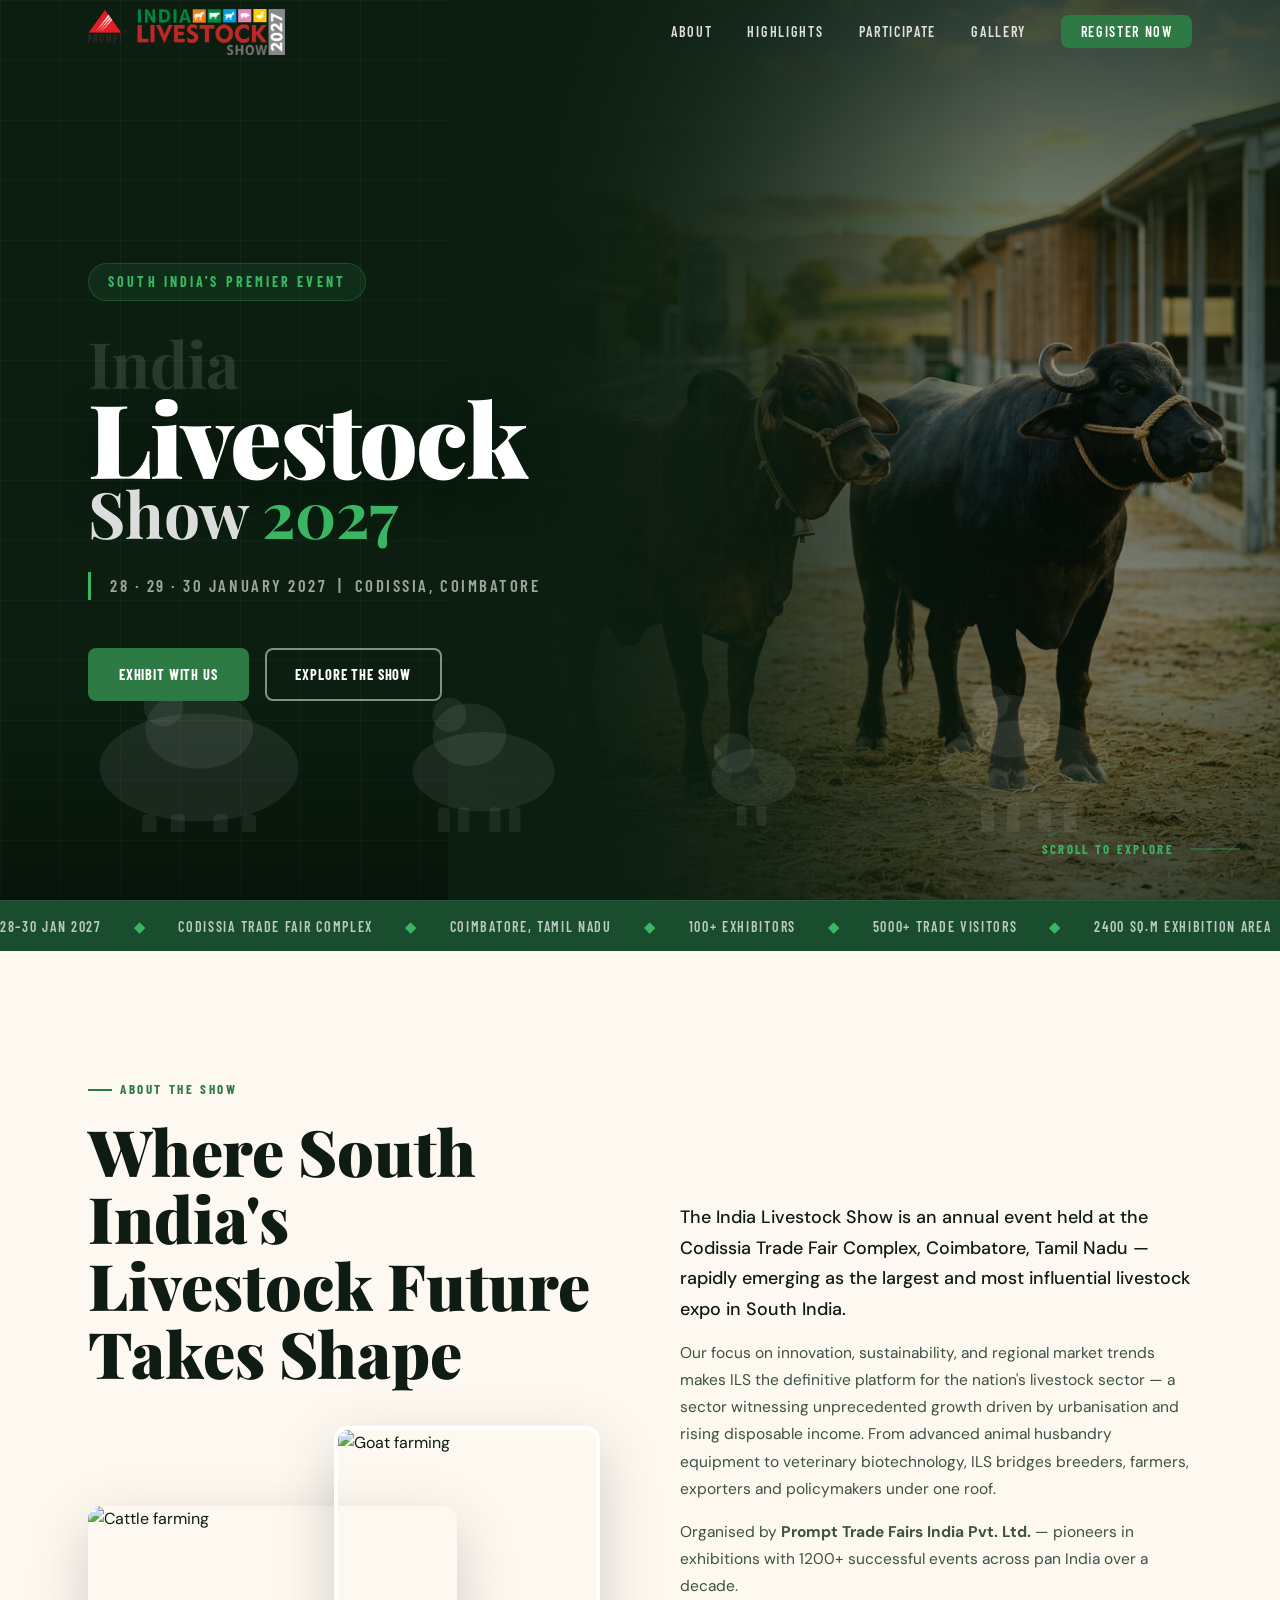
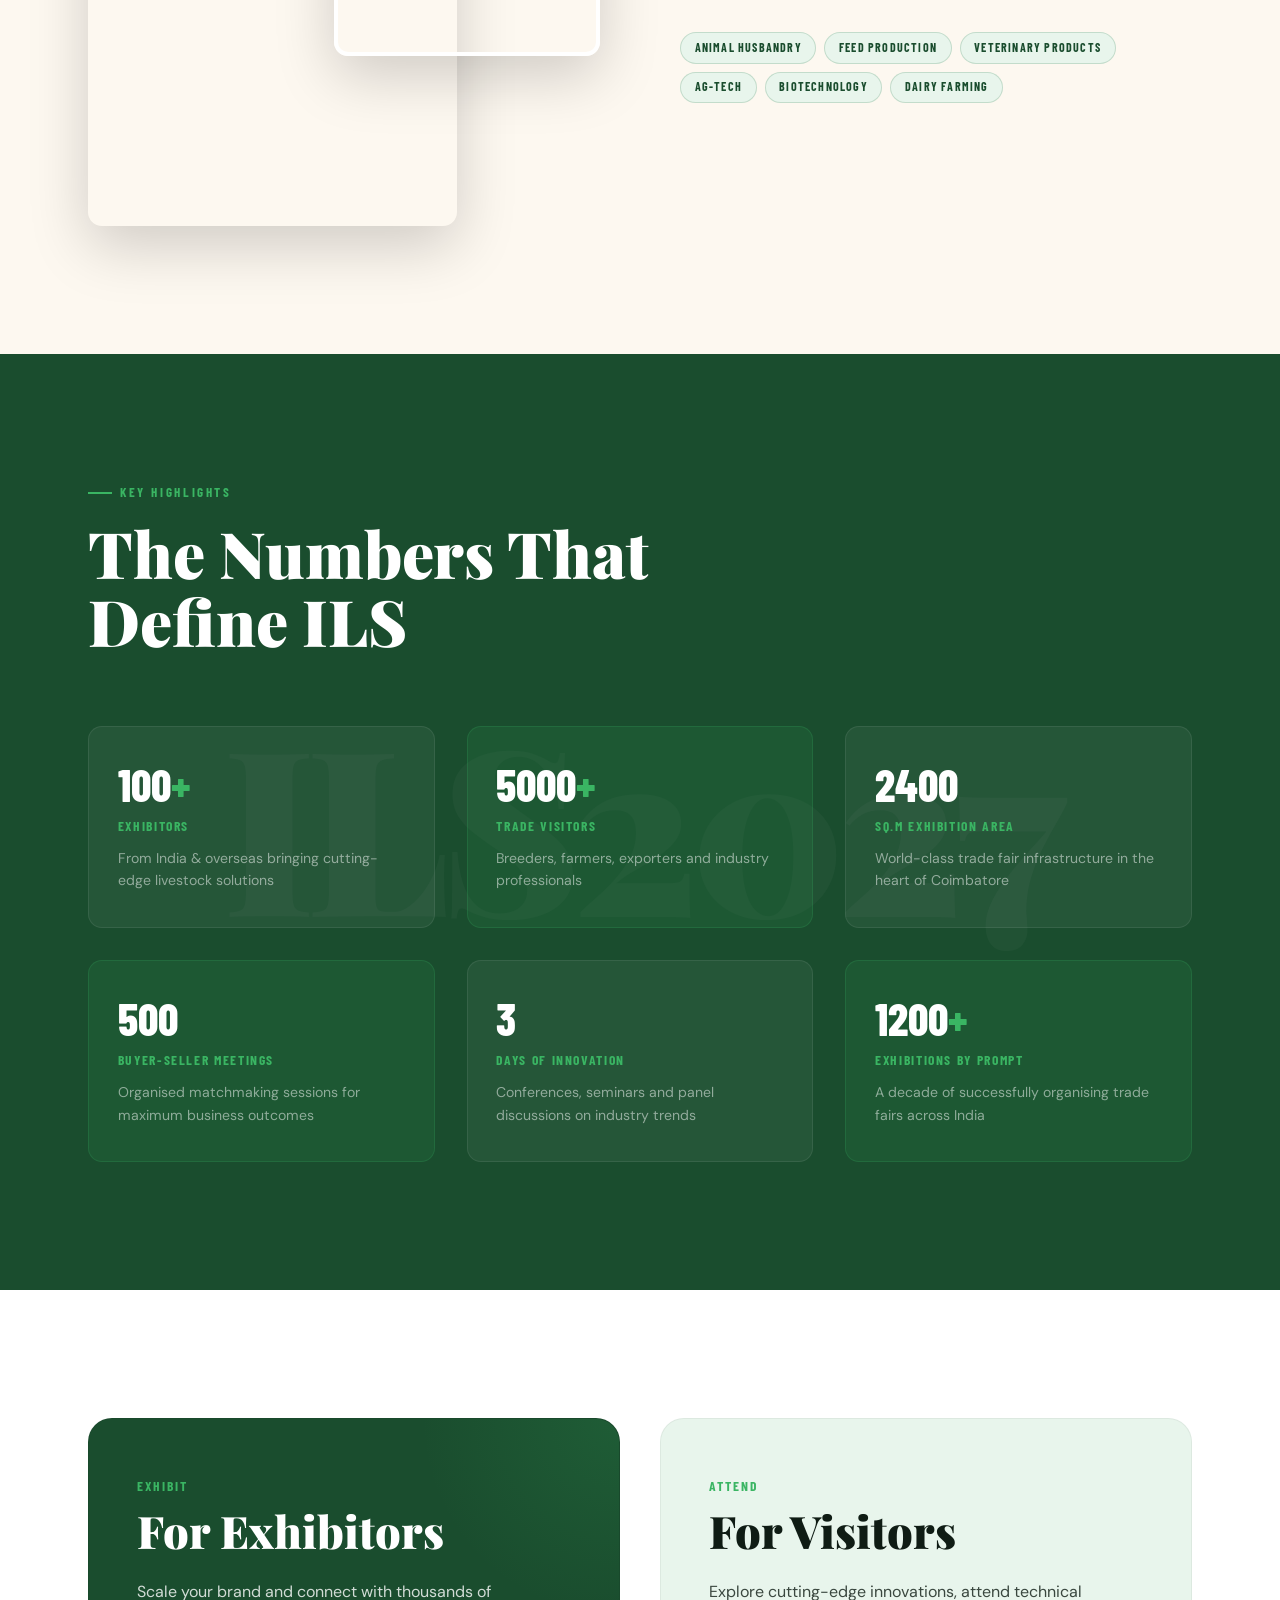
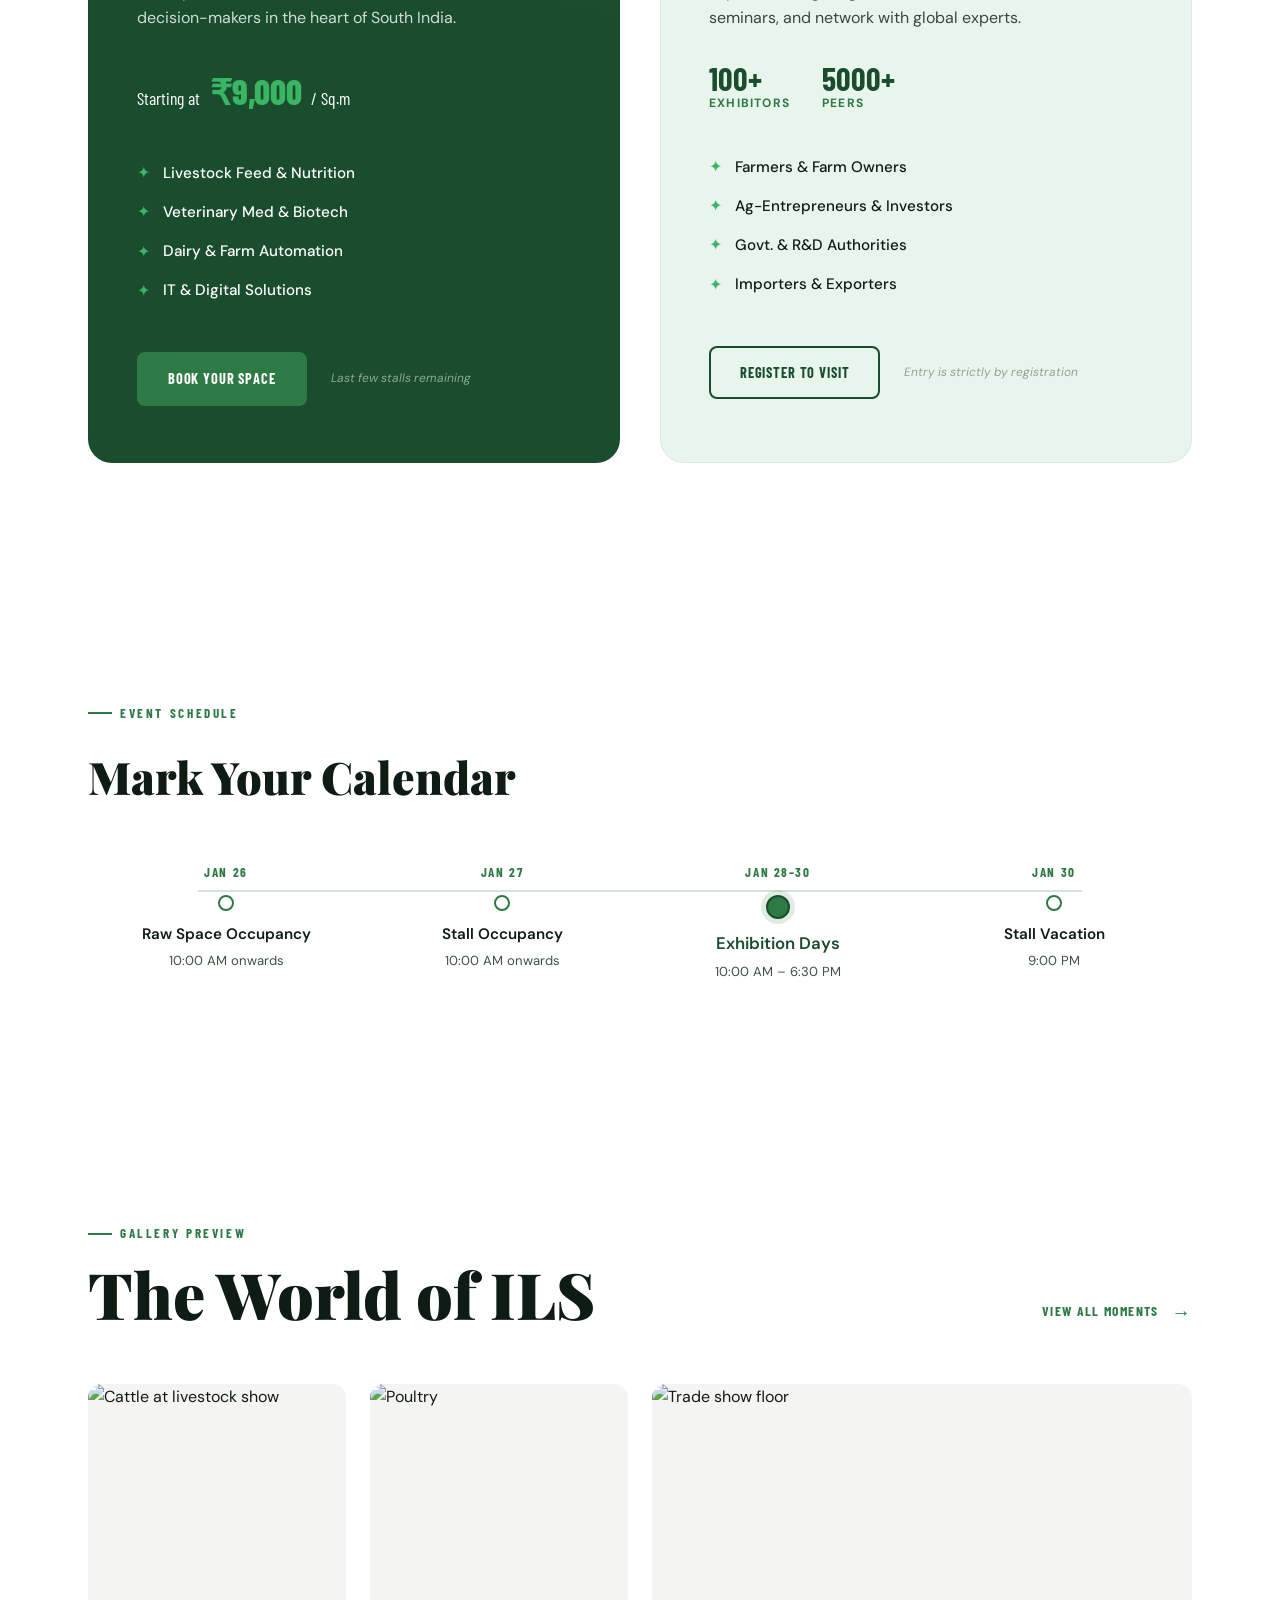
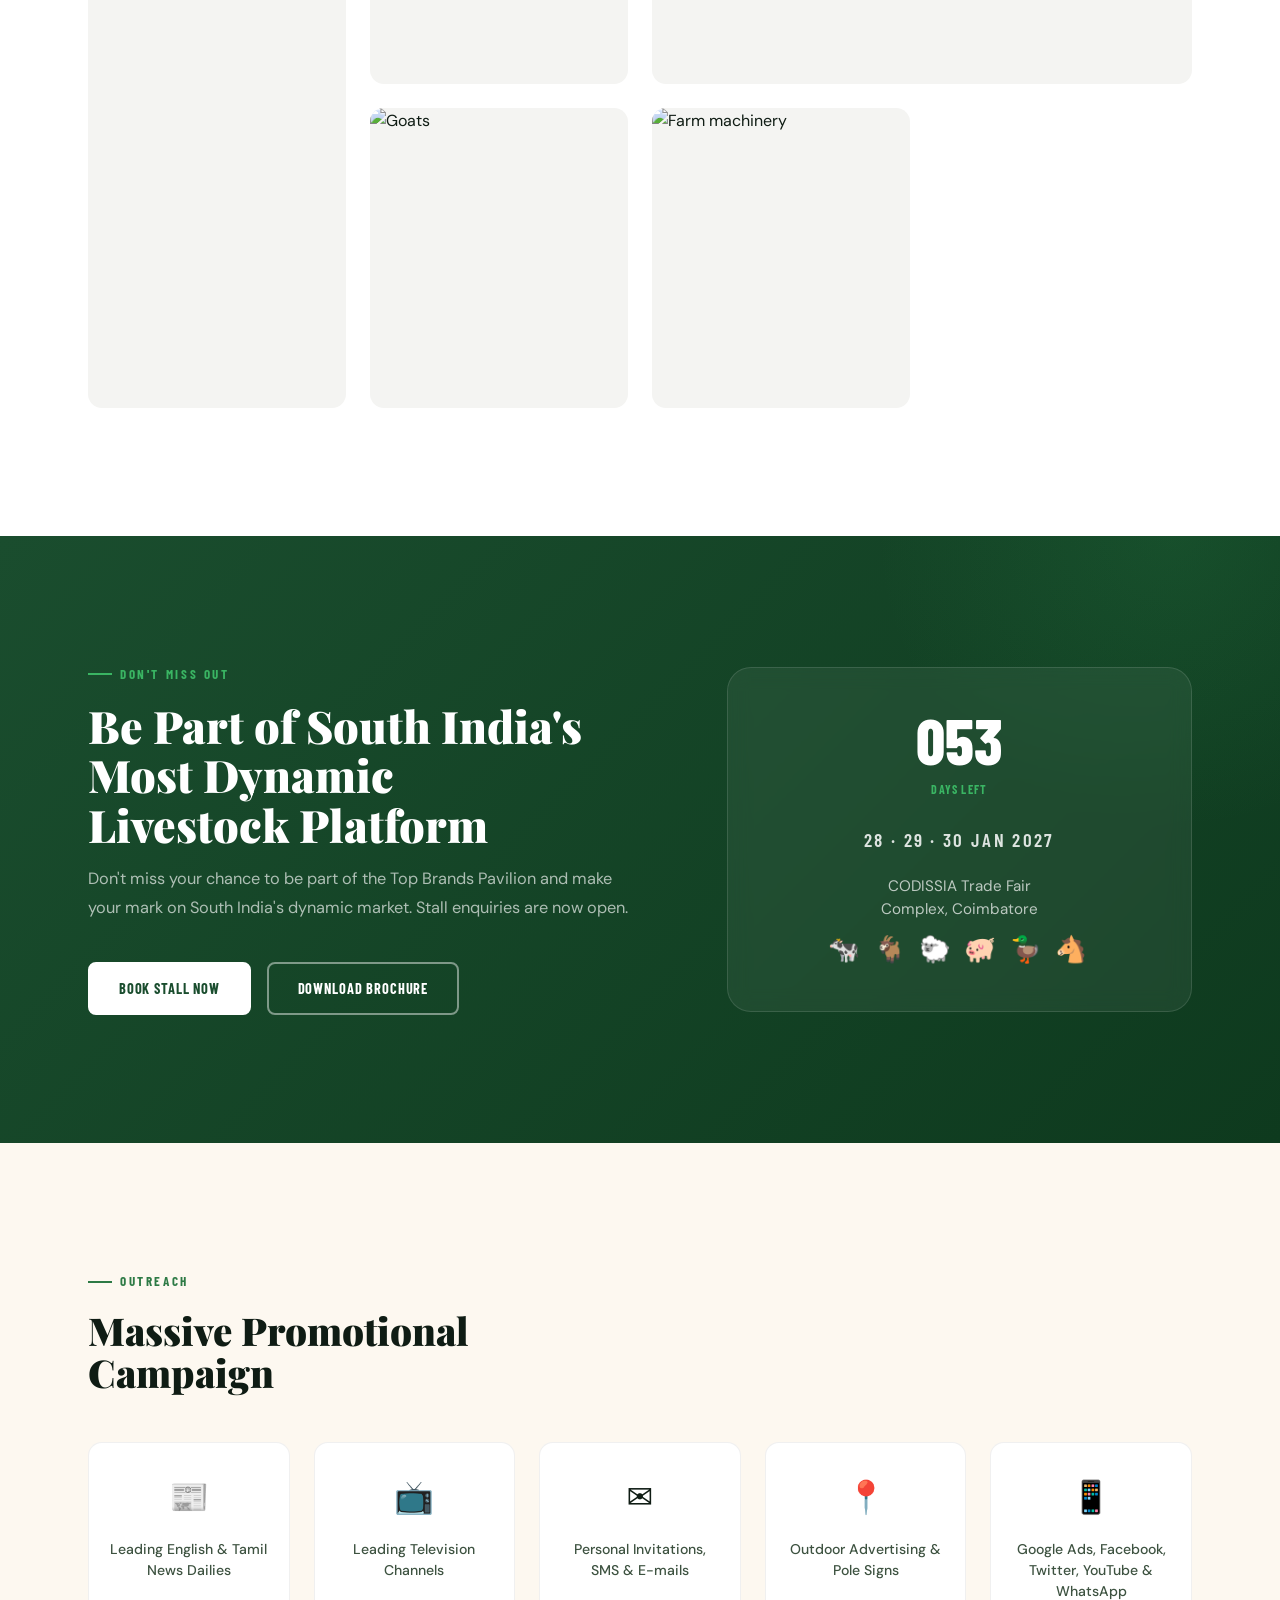
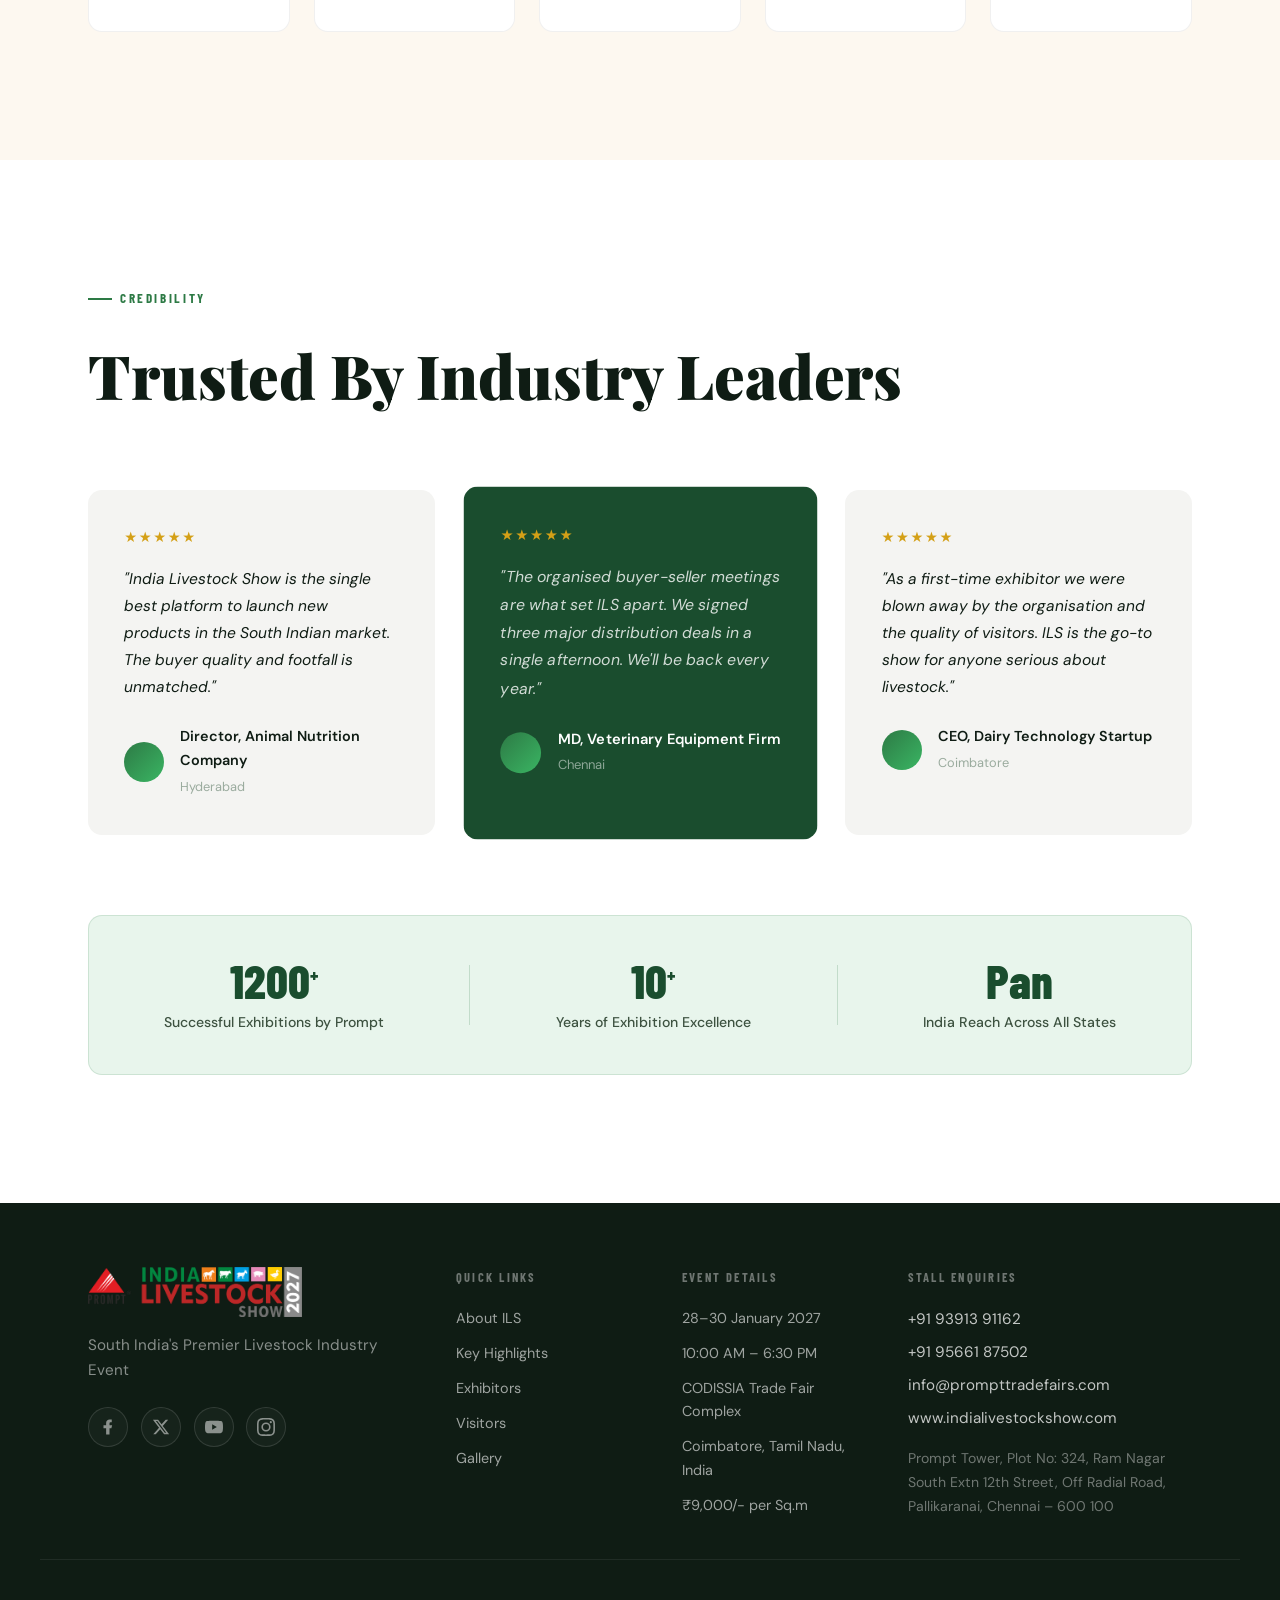
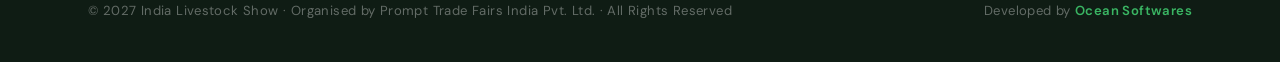
==== commit 338cecb9: "removed scroll reveal animations" ====
--- a/index.html
+++ b/index.html
@@ -2382,27 +2382,6 @@
   }
 });
 
-// === REVEAL ON SCROLL (Intersection Observer) ===
-const revealEls = document.querySelectorAll(
-  '.stats__card, .participate__card, .testimonials__card, .media__cell, .promos__item, .about__img-card, .timeline__item, .credibility__item'
-);
-
-const observer = new IntersectionObserver((entries) => {
-  entries.forEach(entry => {
-    if (entry.isIntersecting) {
-      entry.target.style.opacity = '1';
-      entry.target.style.transform = entry.target.style.transform.replace('translateY(24px)', 'translateY(0)') || '';
-      observer.unobserve(entry.target);
-    }
-  });
-}, { threshold: 0.12 });
-
-revealEls.forEach((el, i) => {
-  el.style.opacity = '0';
-  el.style.transform = 'translateY(24px)';
-  el.style.transition = `opacity 0.55s ease ${i * 0.05}s, transform 0.55s ease ${i * 0.05}s`;
-  observer.observe(el);
-});
 
 // === SMOOTH ANCHOR SCROLL ===
 document.querySelectorAll('a[href^="#"]').forEach(a => {
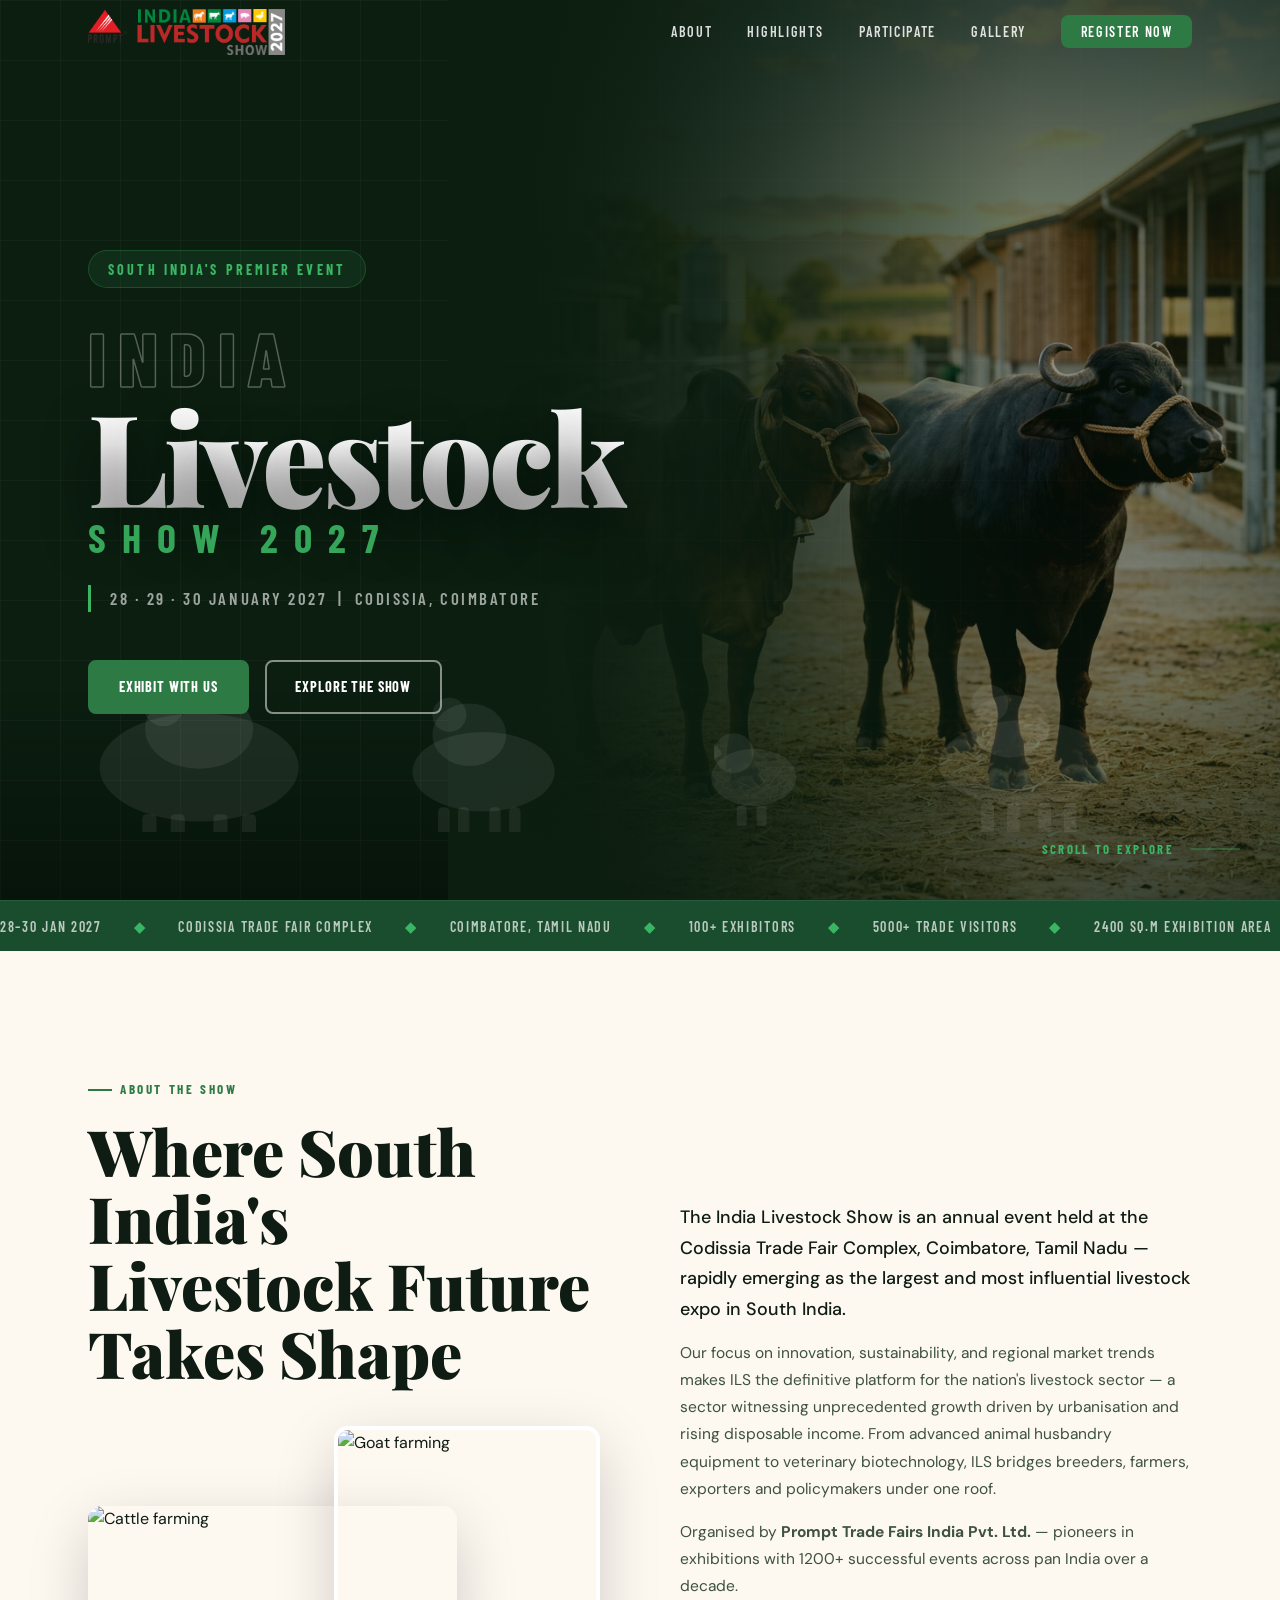
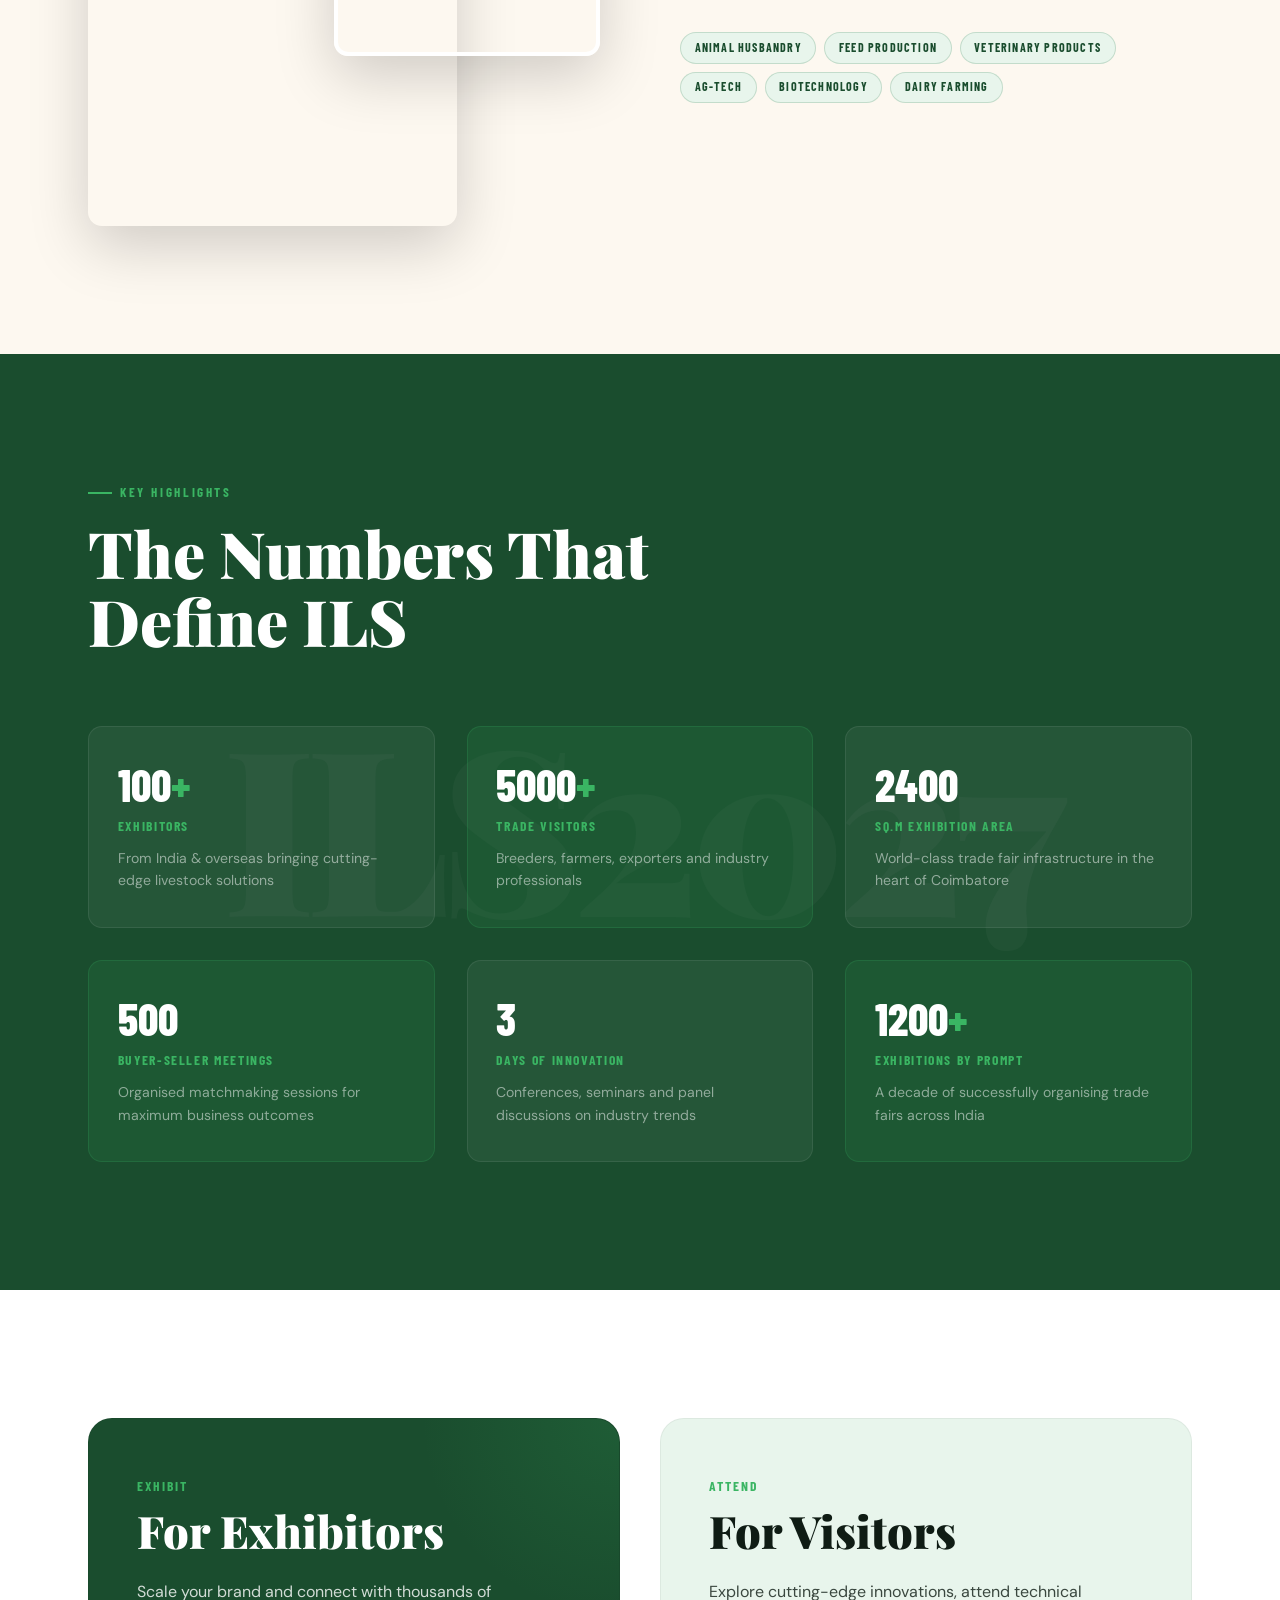
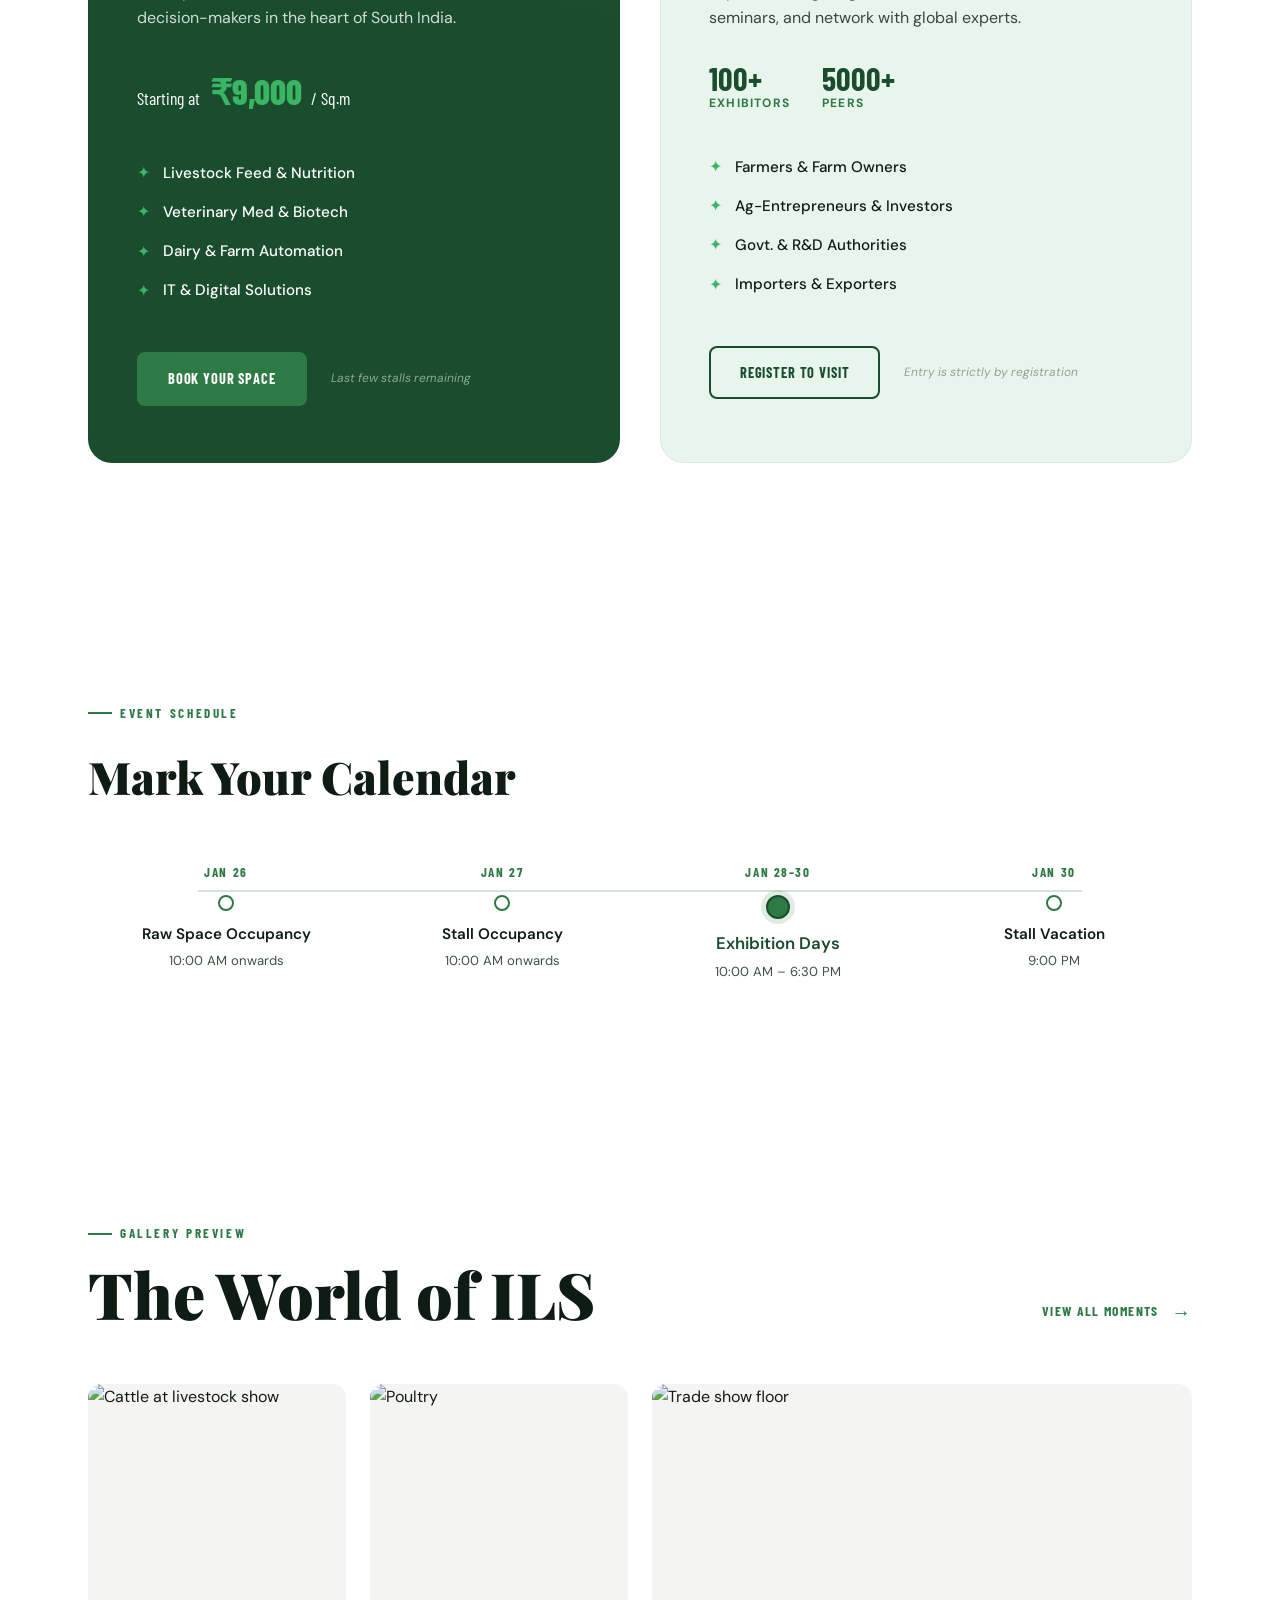
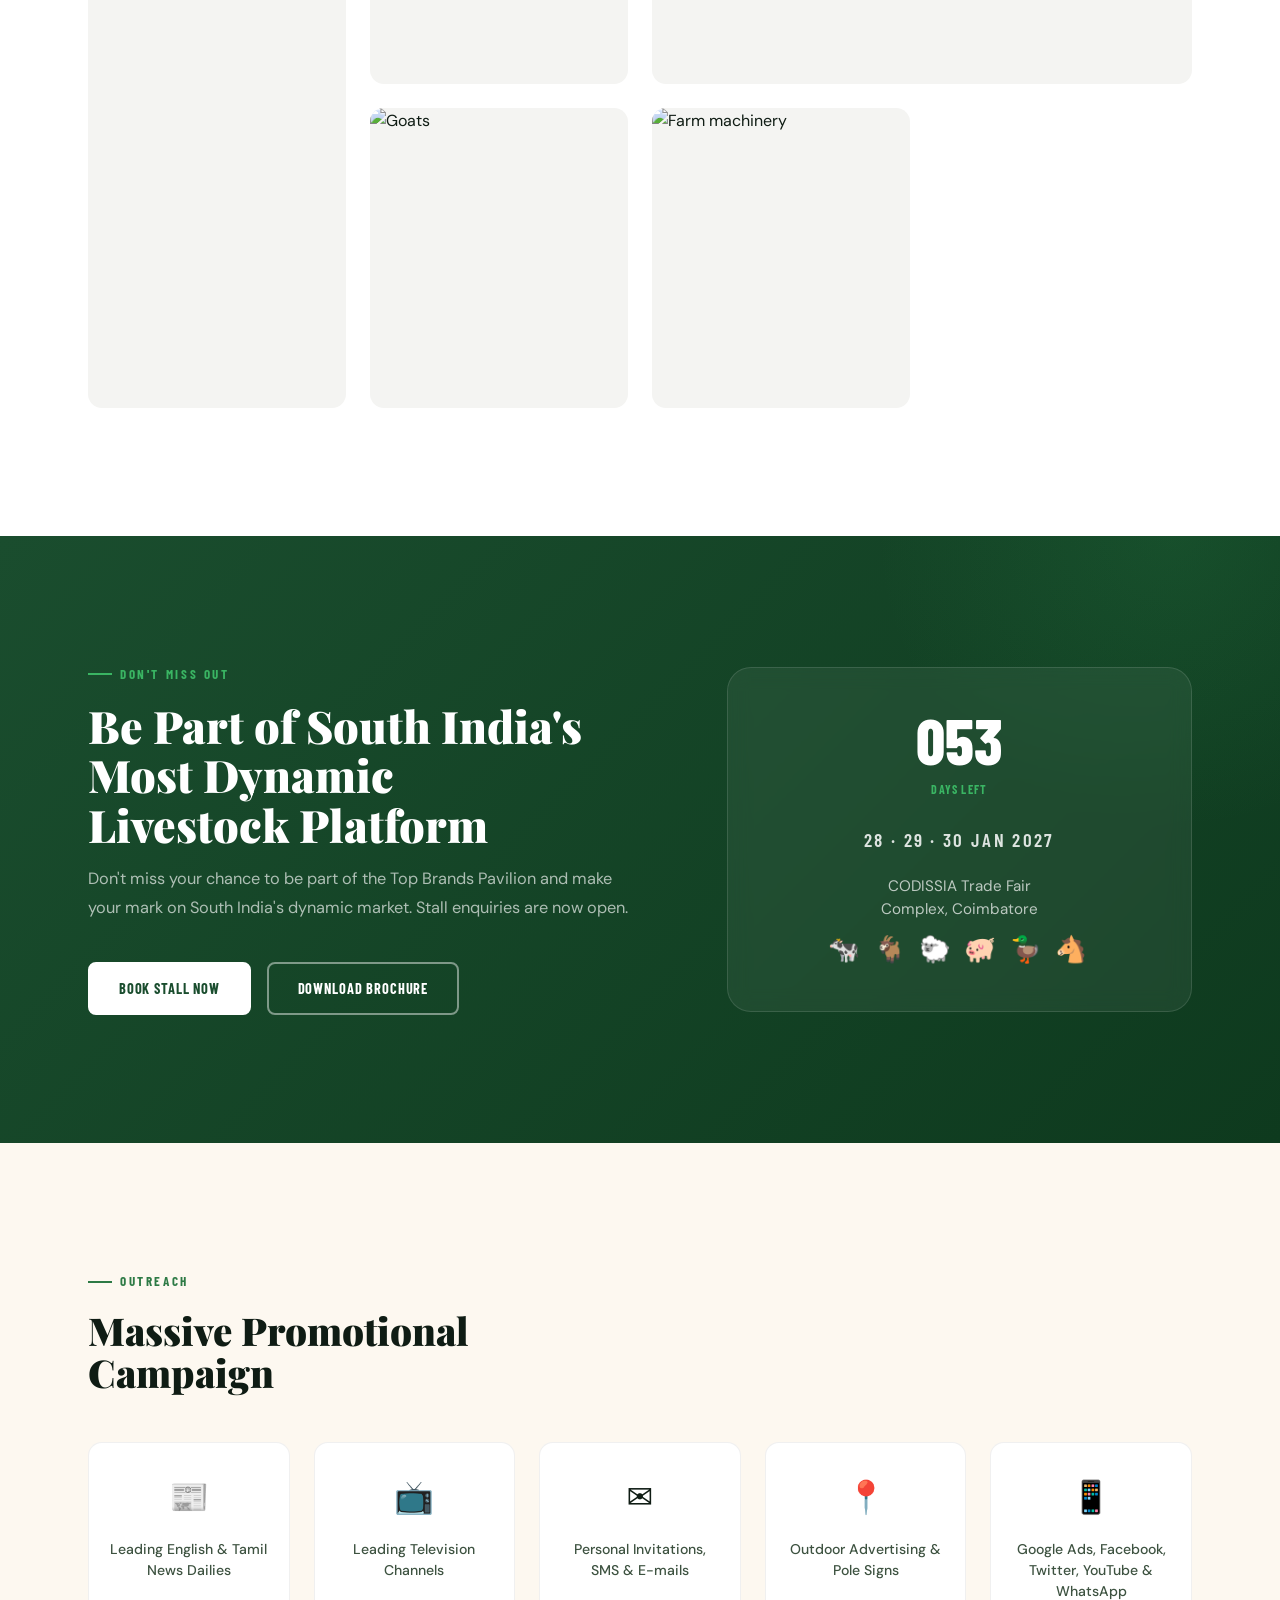
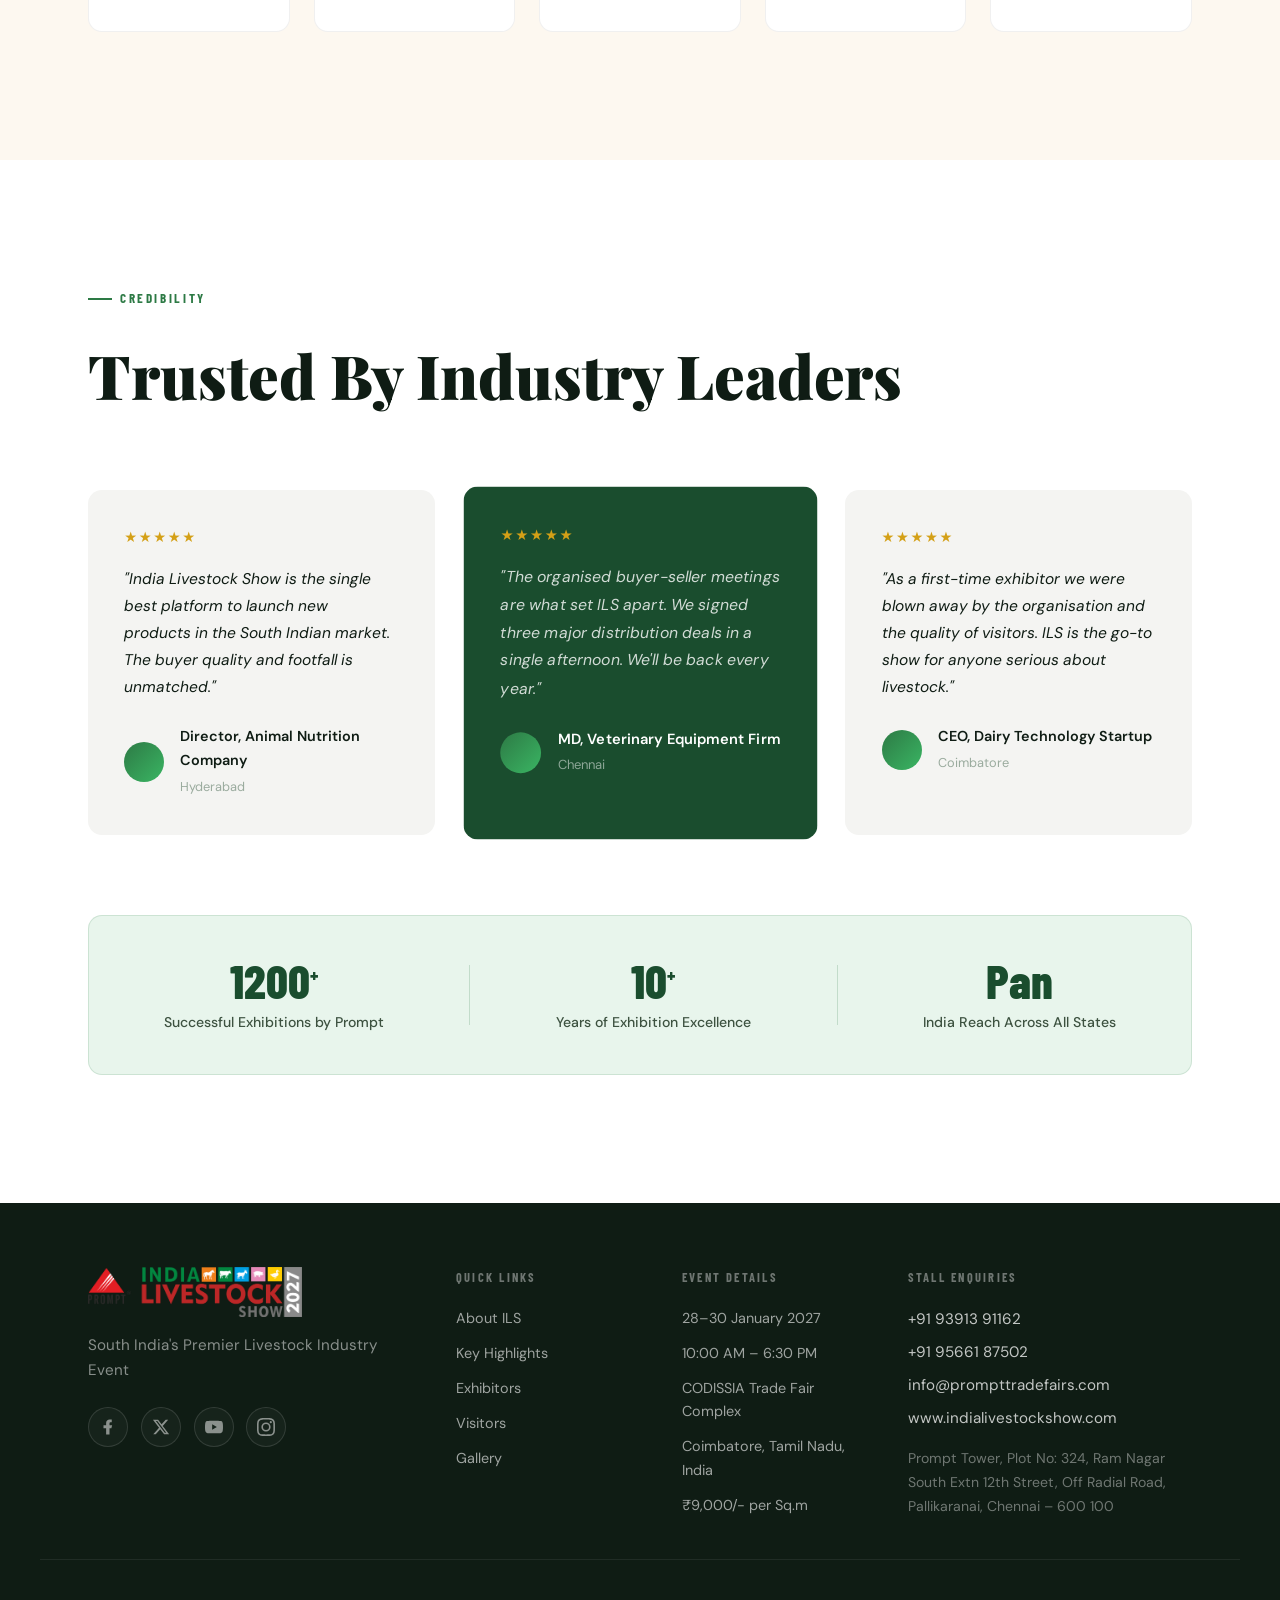
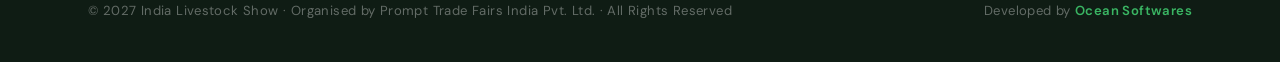
==== commit afae8ab0: "new hero title design" ====
--- a/index.html
+++ b/index.html
@@ -344,28 +344,39 @@
 
 .hero__headline--line1 {
   display: block;
-  font-size: clamp(2rem, 5vw, 4rem);
-  color: rgba(255, 255, 255, 0.12);
-  font-weight: 700;
-  letter-spacing: -0.01em;
+  font-family: var(--font-condensed);
+  font-size: clamp(2.5rem, 6vw, 5rem);
+  font-weight: 800;
+  text-transform: uppercase;
+  letter-spacing: 0.15em;
+  color: transparent;
+  -webkit-text-stroke: 1.5px rgba(255, 255, 255, 0.3);
+  margin-bottom: 0.1em;
 }
 
 .hero__headline--line2 {
   display: block;
-  font-size: clamp(3.5rem, 8vw, 7.5rem);
+  font-size: clamp(3.5rem, 10vw, 9rem);
   color: var(--white);
   font-weight: 900;
-  letter-spacing: -0.02em;
-  margin-top: -0.05em;
-  text-shadow: 0 15px 45px rgba(0, 0, 0, 0.4);
+  letter-spacing: -0.03em;
+  line-height: 0.85;
+  background: linear-gradient(to bottom, #fff 40%, #ccc 100%);
+  -webkit-background-clip: text;
+  -webkit-text-fill-color: transparent;
+  text-shadow: 0 20px 50px rgba(0, 0, 0, 0.5);
 }
 
 .hero__headline--line3 {
   display: block;
-  font-size: clamp(2rem, 5vw, 4.5rem);
+  font-family: var(--font-condensed);
+  font-size: clamp(1.2rem, 3.5vw, 2.5rem);
   font-weight: 700;
-  color: rgba(255, 255, 255, 0.85);
-  margin-top: -0.05em;
+  text-transform: uppercase;
+  letter-spacing: 0.4em;
+  color: var(--green-bright);
+  margin-top: 0.5rem;
+  opacity: 0.9;
 }
 
 .hero__headline--line3 em {
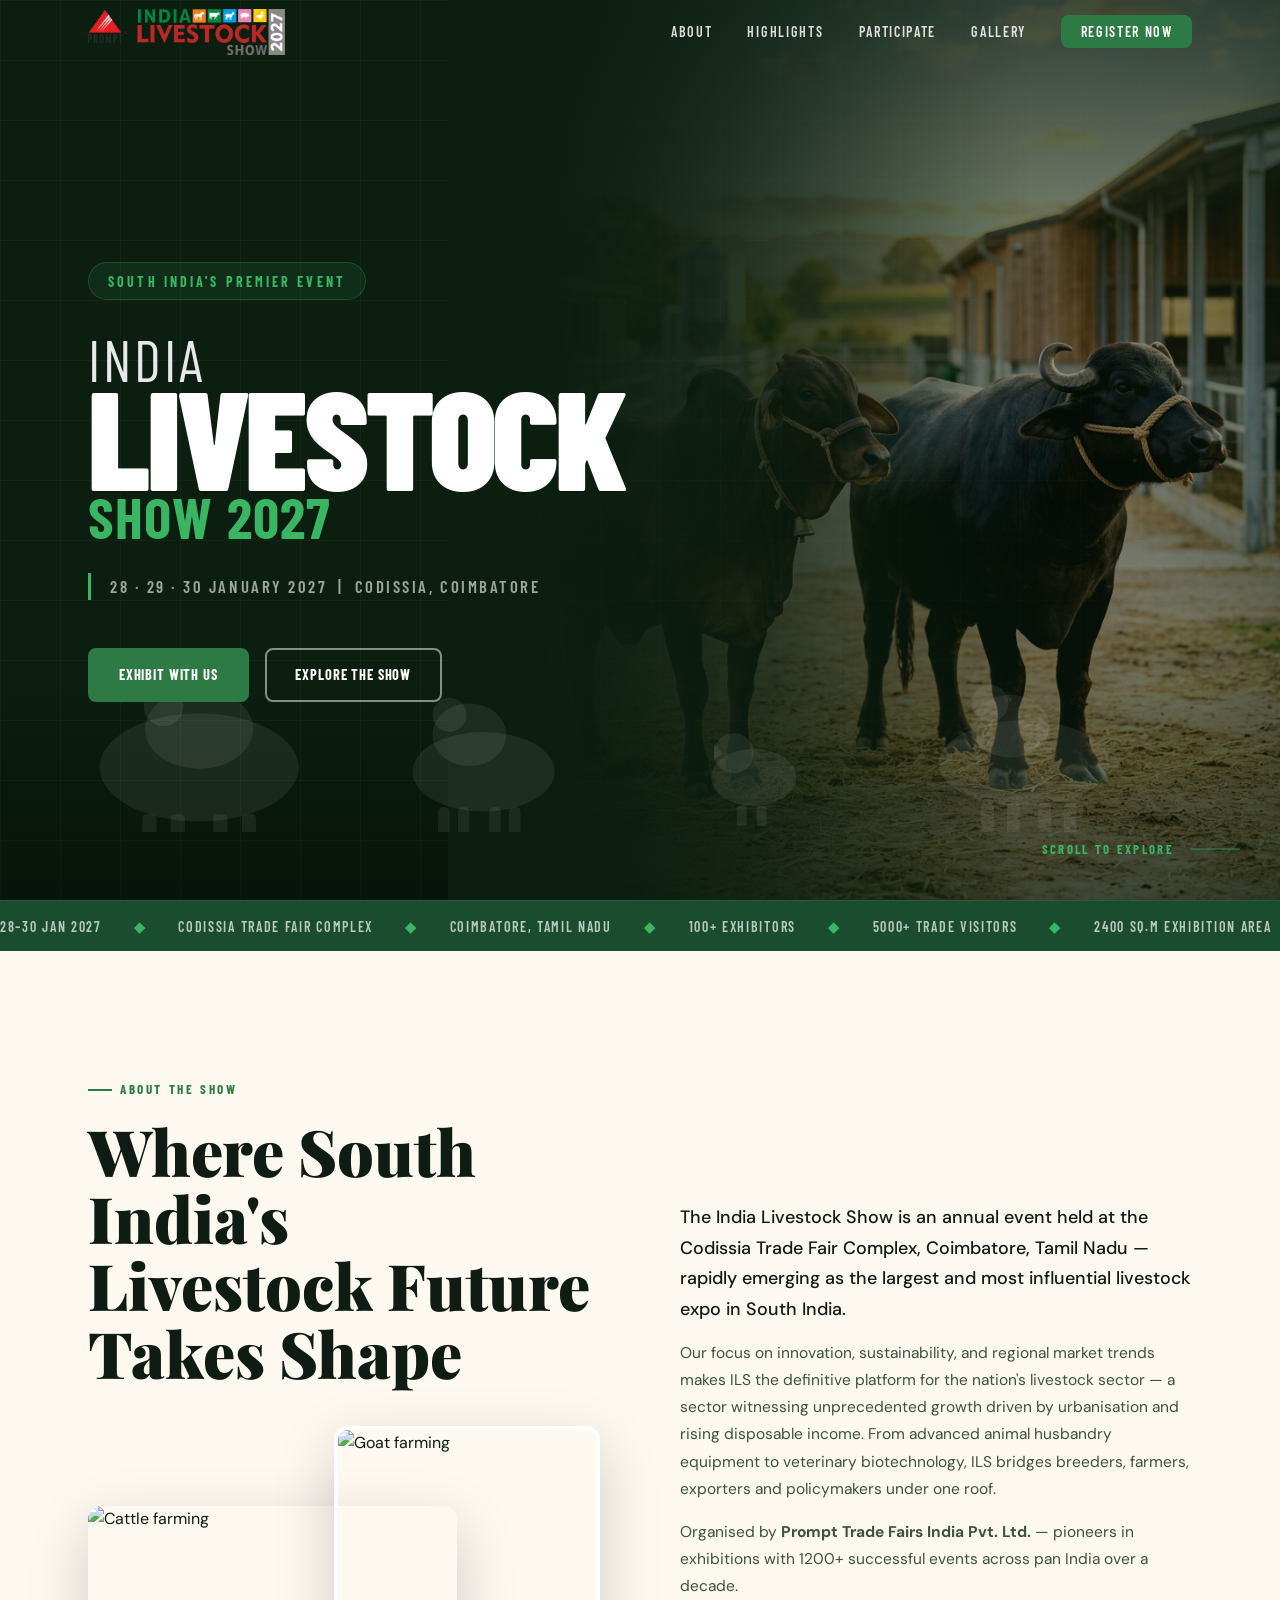
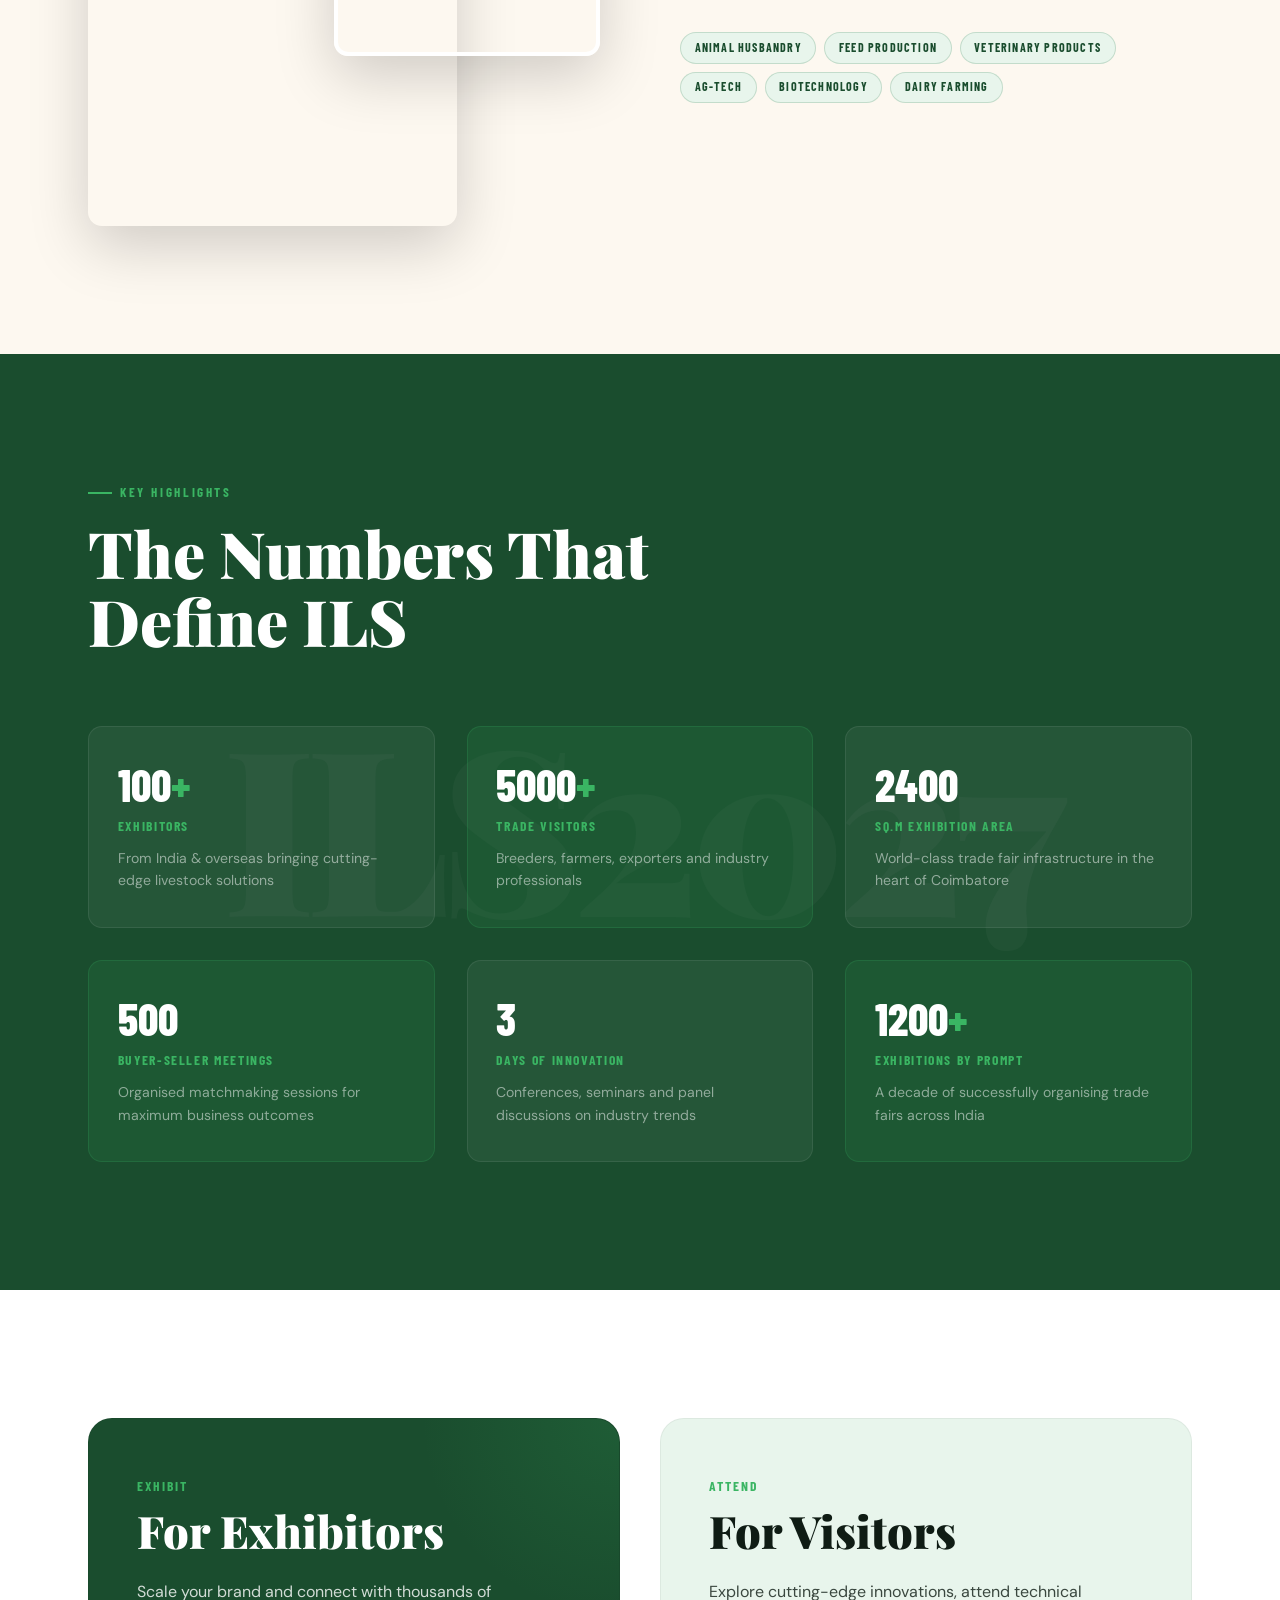
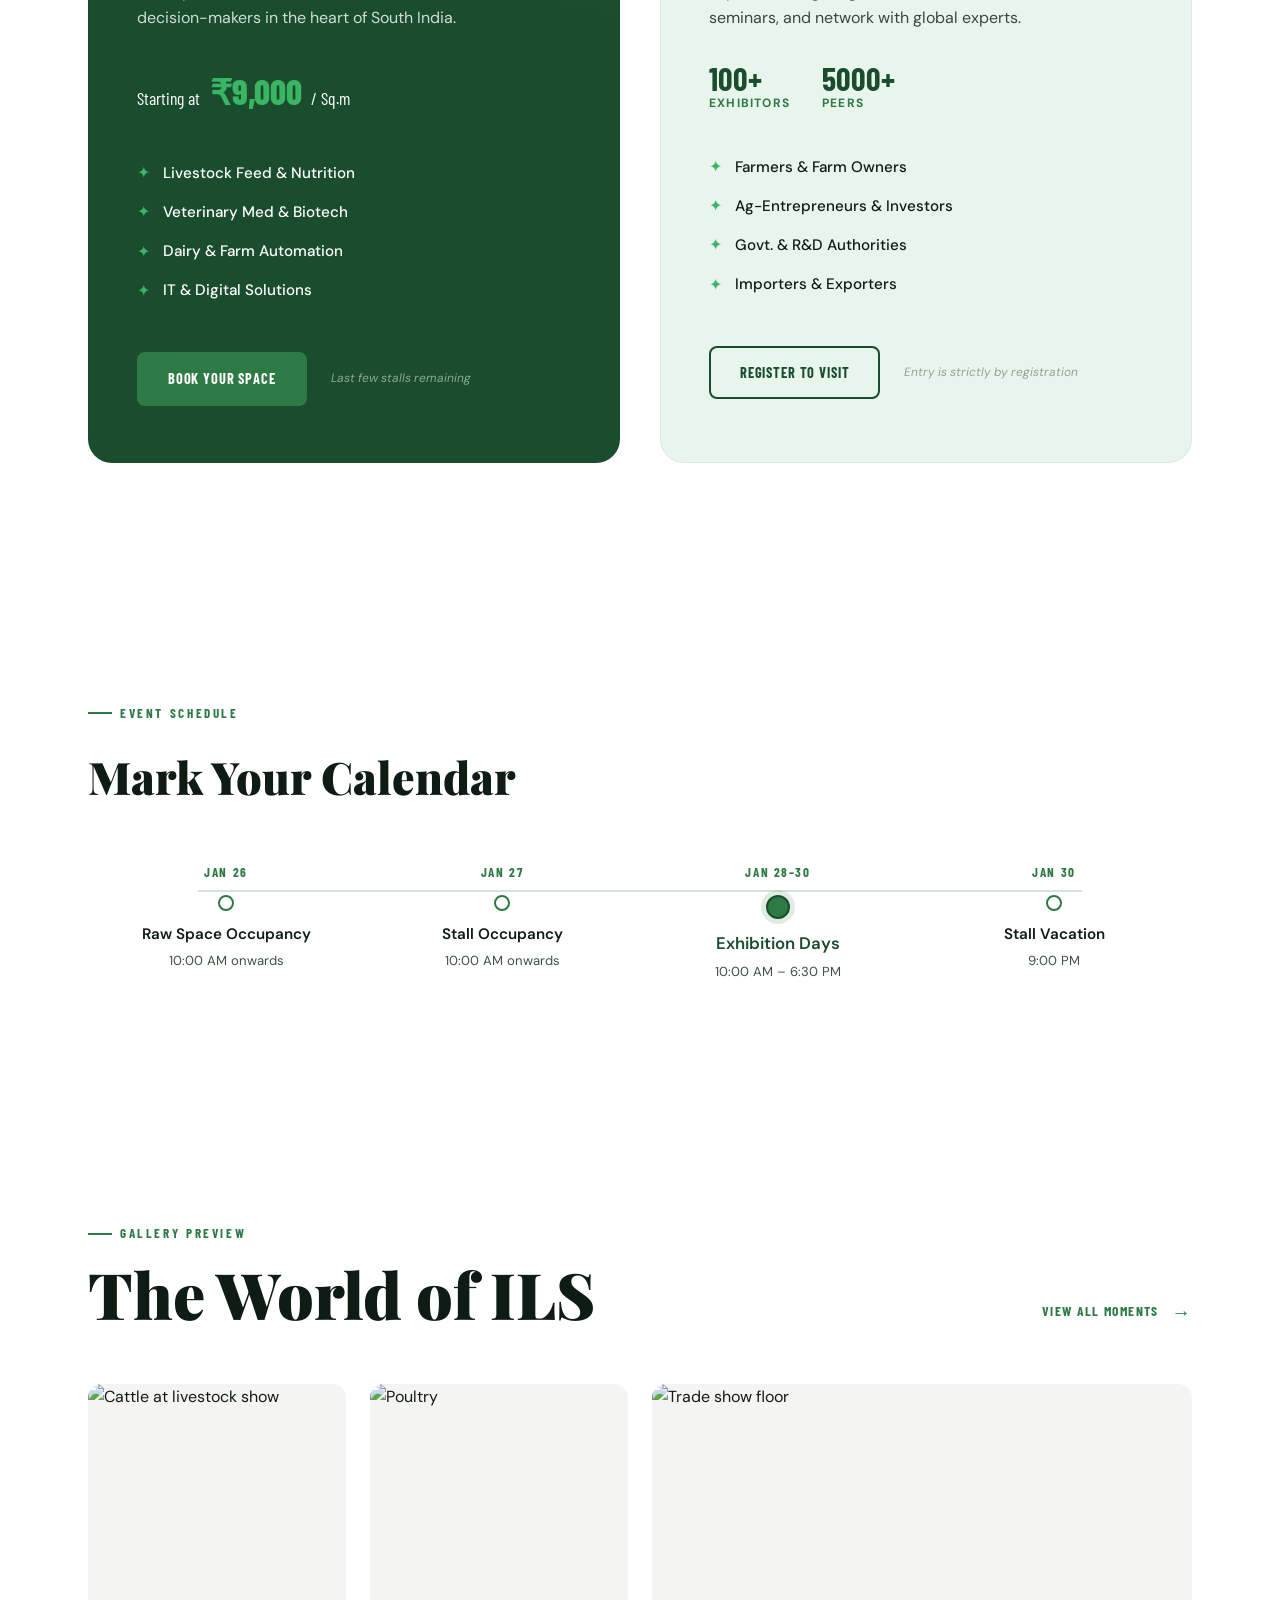
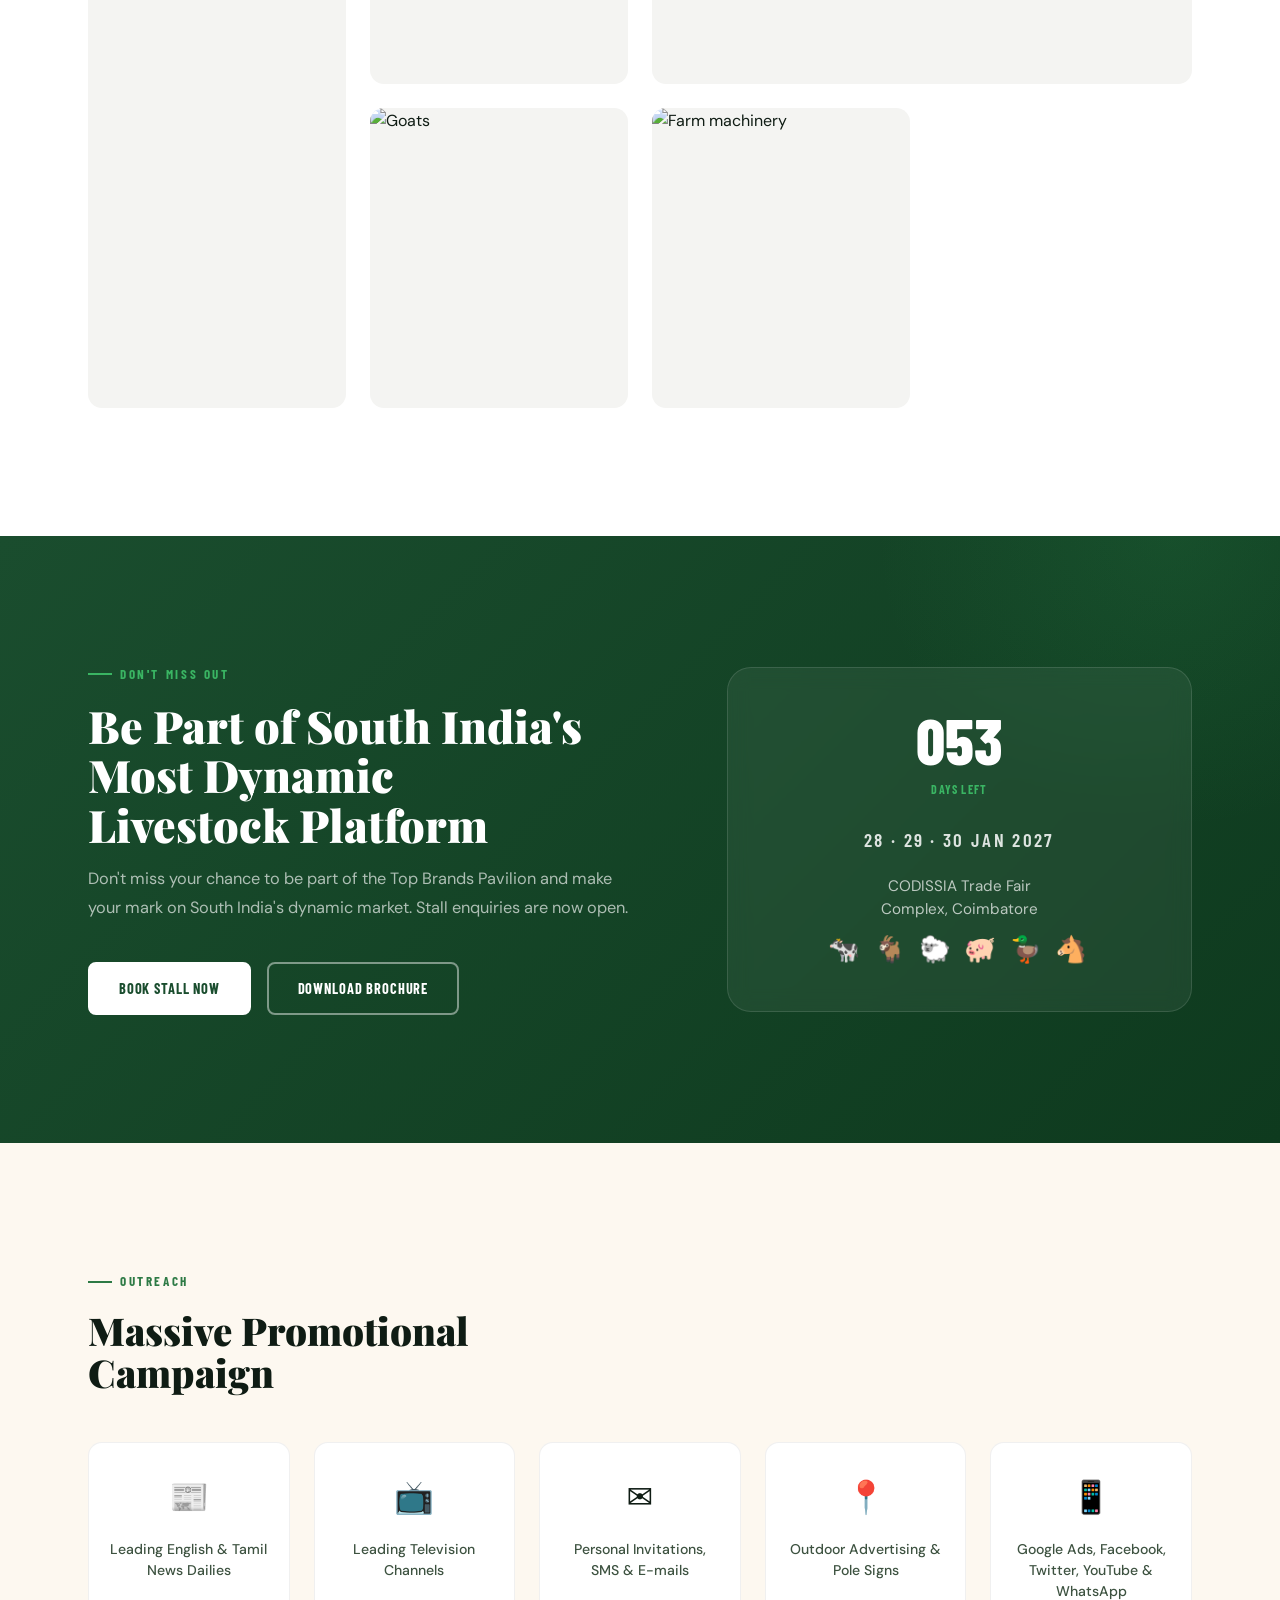
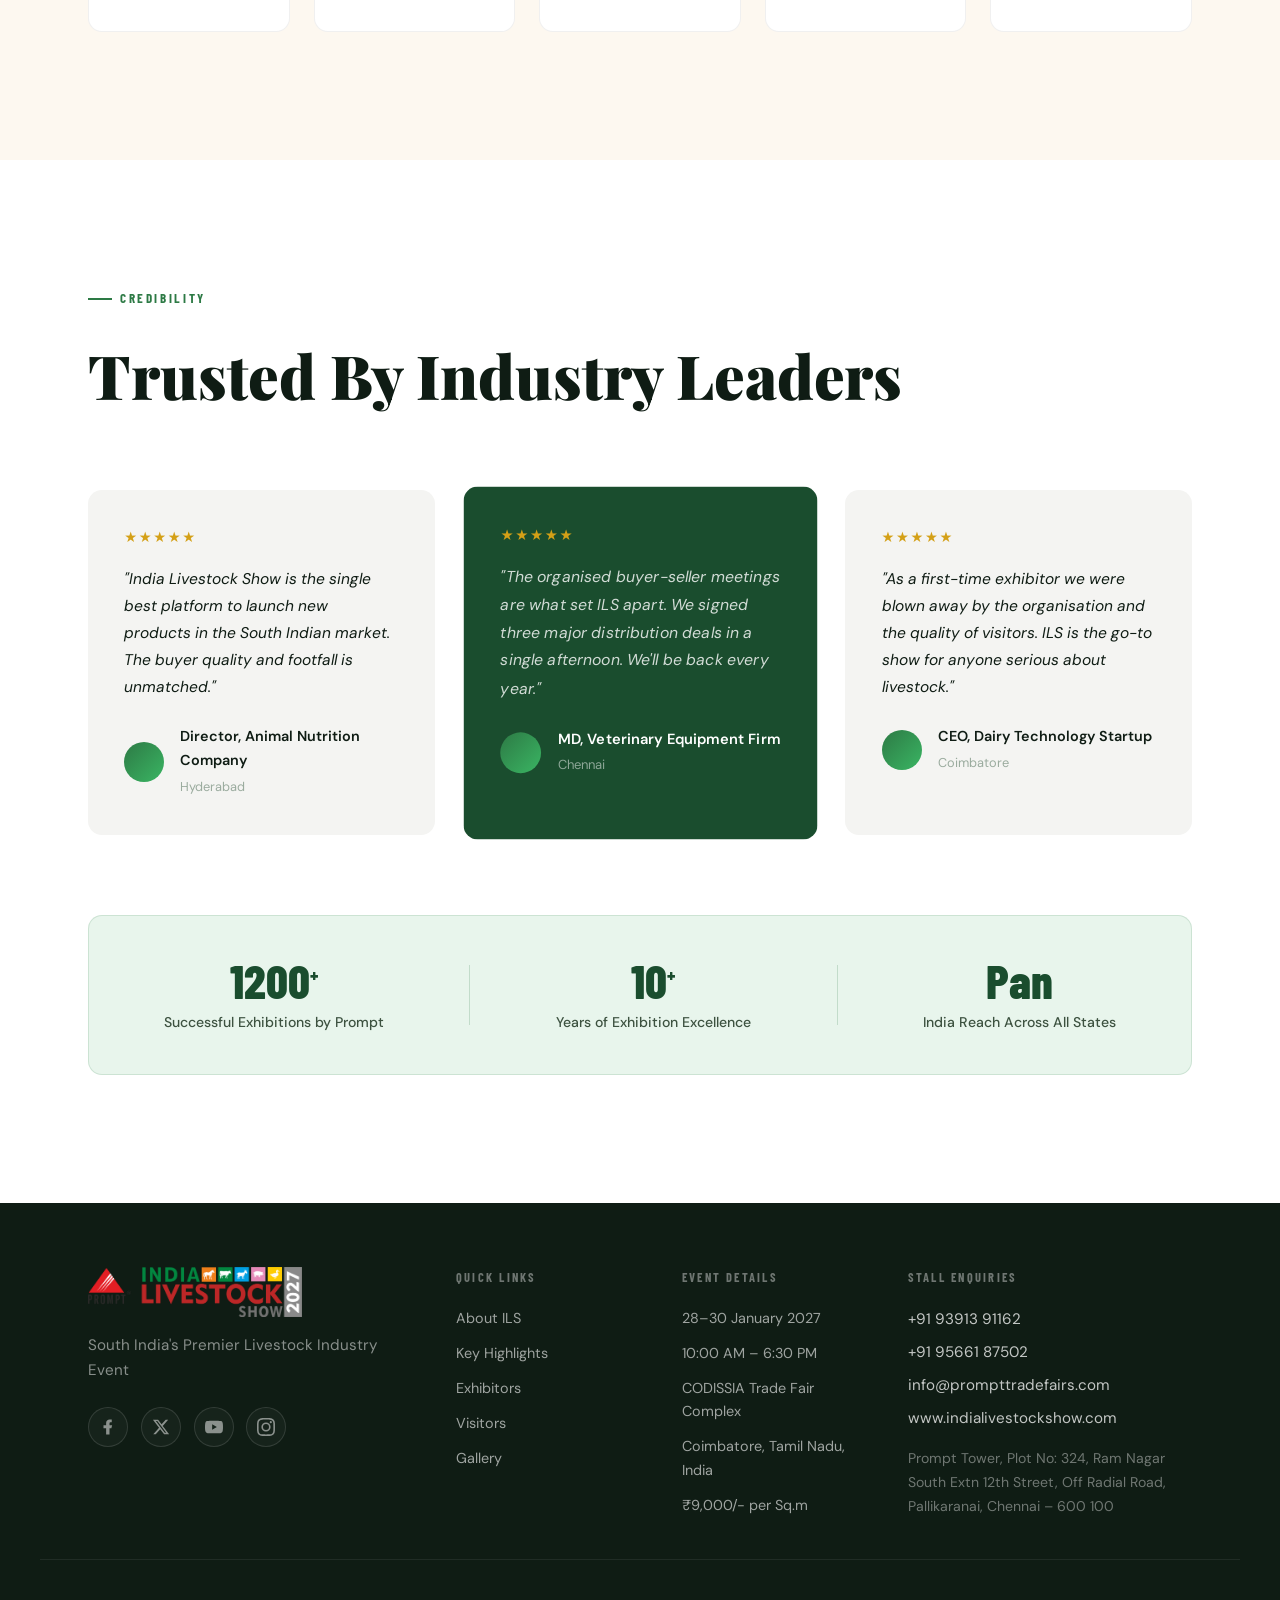
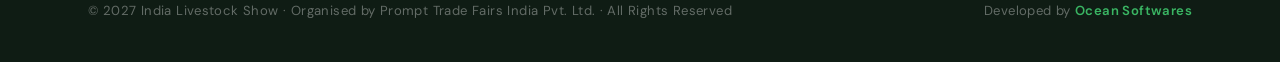
==== commit 3b8d9ddf: "minimalist typographic hero title" ====
--- a/index.html
+++ b/index.html
@@ -345,38 +345,34 @@
 .hero__headline--line1 {
   display: block;
   font-family: var(--font-condensed);
-  font-size: clamp(2.5rem, 6vw, 5rem);
-  font-weight: 800;
+  font-size: clamp(1.8rem, 4.5vw, 3.8rem);
+  font-weight: 400;
   text-transform: uppercase;
-  letter-spacing: 0.15em;
-  color: transparent;
-  -webkit-text-stroke: 1.5px rgba(255, 255, 255, 0.3);
-  margin-bottom: 0.1em;
+  letter-spacing: 0.05em;
+  color: rgba(255, 255, 255, 0.9);
+  margin-bottom: -0.2em;
 }
 
 .hero__headline--line2 {
   display: block;
-  font-size: clamp(3.5rem, 10vw, 9rem);
+  font-family: var(--font-condensed);
+  font-size: clamp(4rem, 11vw, 10rem);
   color: var(--white);
   font-weight: 900;
   letter-spacing: -0.03em;
   line-height: 0.85;
-  background: linear-gradient(to bottom, #fff 40%, #ccc 100%);
-  -webkit-background-clip: text;
-  -webkit-text-fill-color: transparent;
-  text-shadow: 0 20px 50px rgba(0, 0, 0, 0.5);
+  text-transform: uppercase;
 }
 
 .hero__headline--line3 {
   display: block;
   font-family: var(--font-condensed);
-  font-size: clamp(1.2rem, 3.5vw, 2.5rem);
+  font-size: clamp(1.8rem, 4.5vw, 4.2rem);
   font-weight: 700;
   text-transform: uppercase;
-  letter-spacing: 0.4em;
+  letter-spacing: 0.02em;
   color: var(--green-bright);
-  margin-top: 0.5rem;
-  opacity: 0.9;
+  margin-top: -0.1em;
 }
 
 .hero__headline--line3 em {
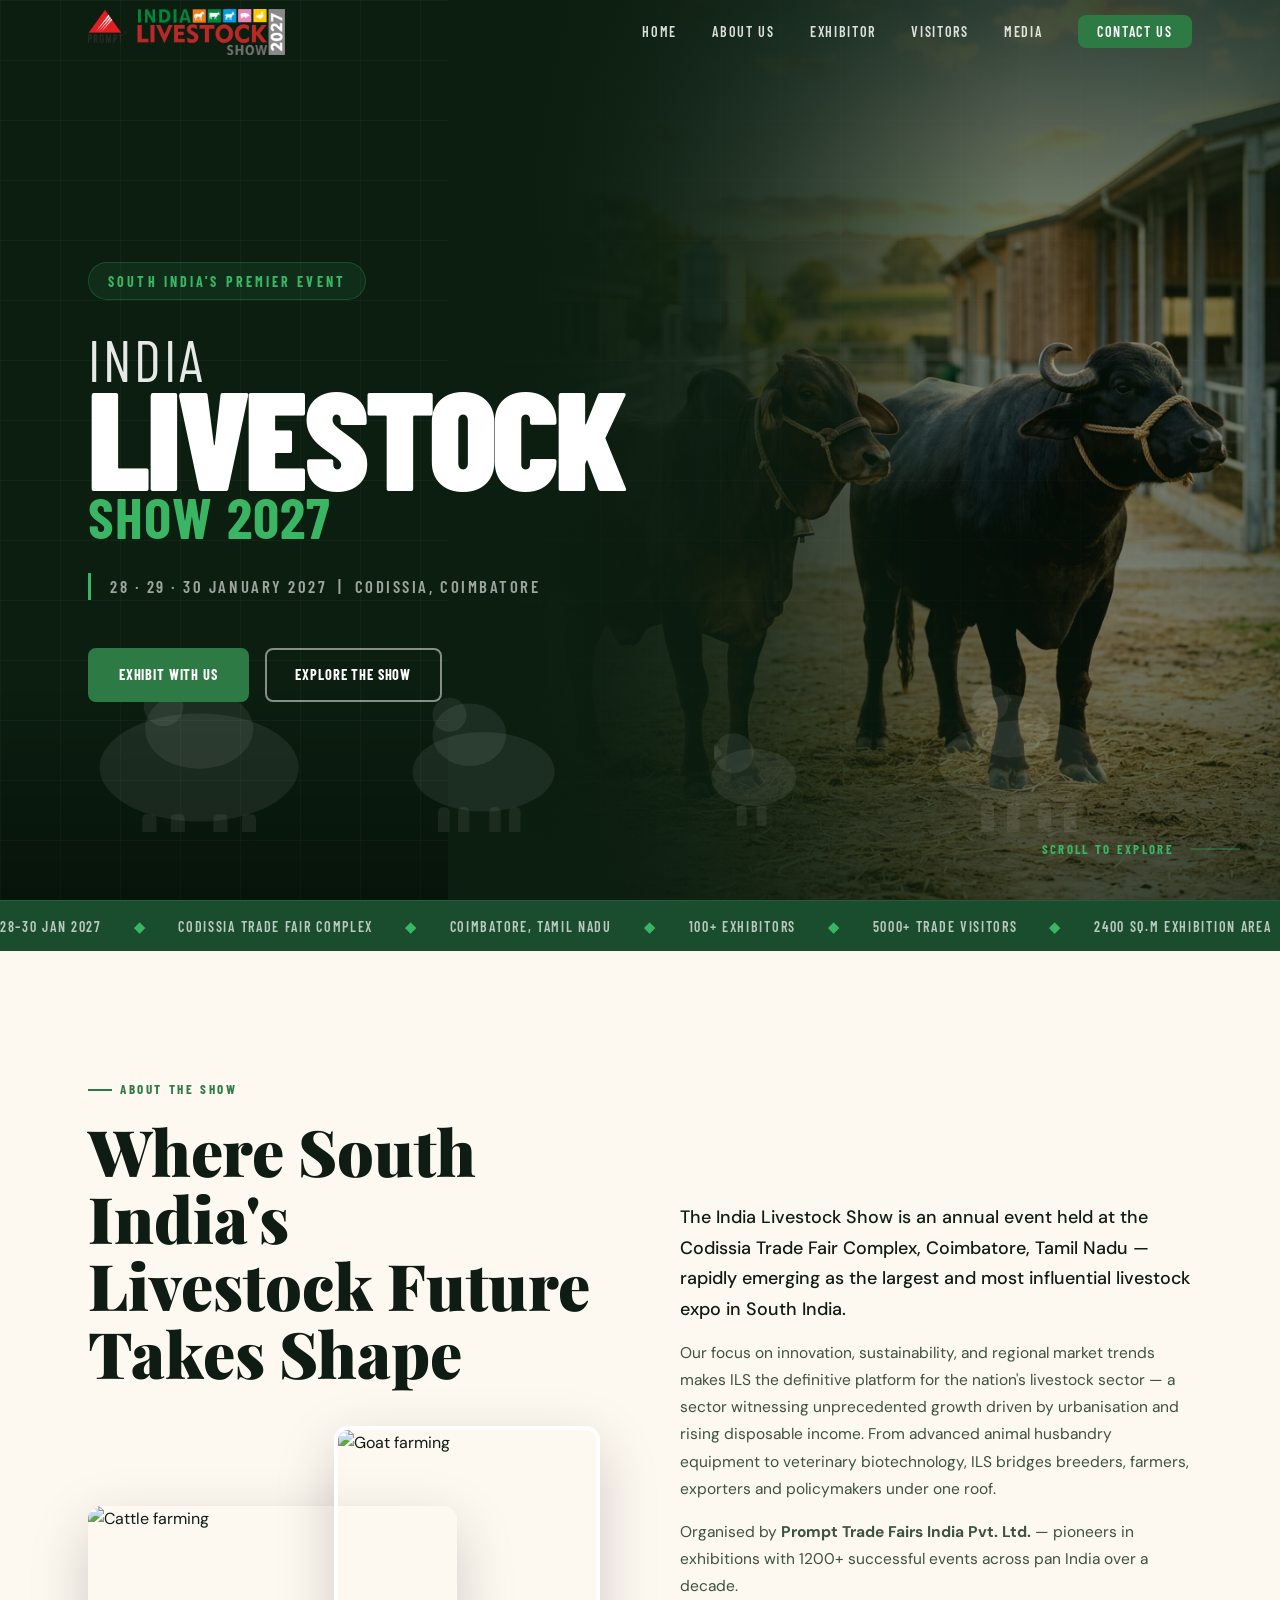
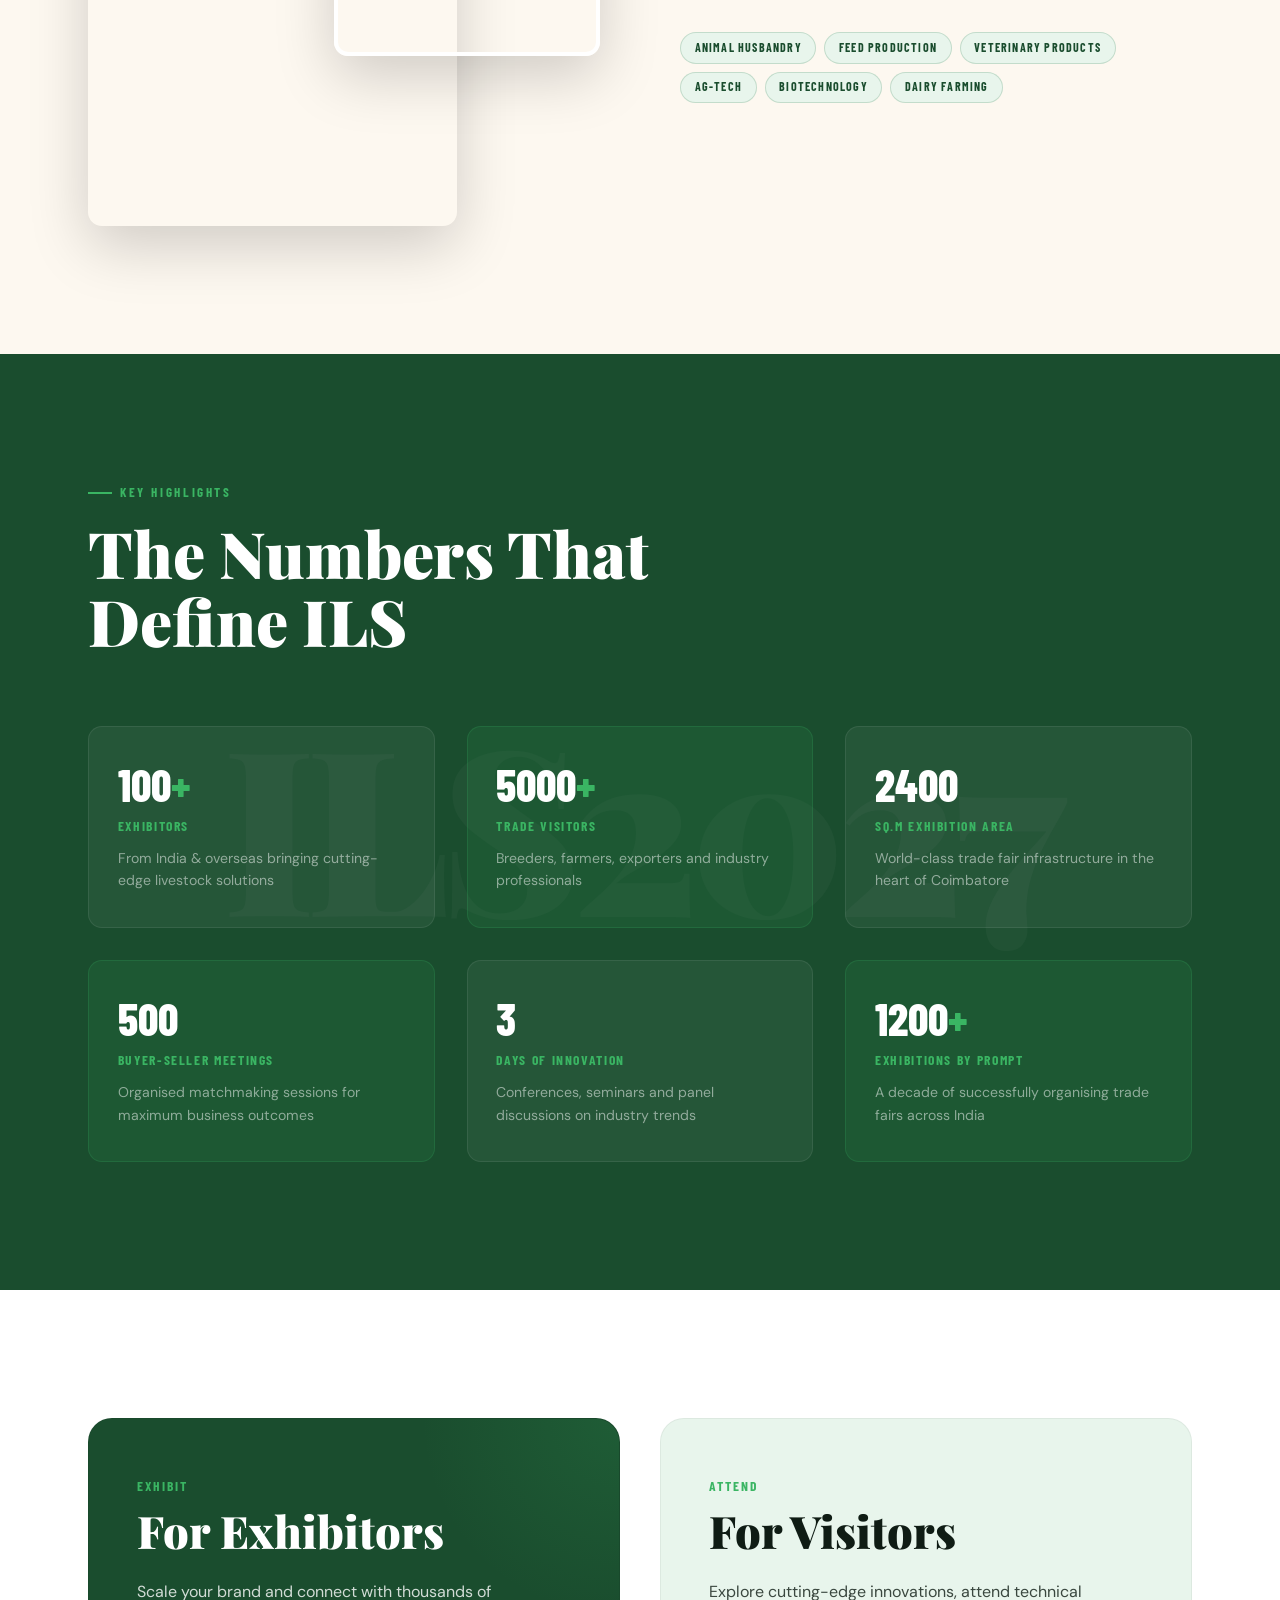
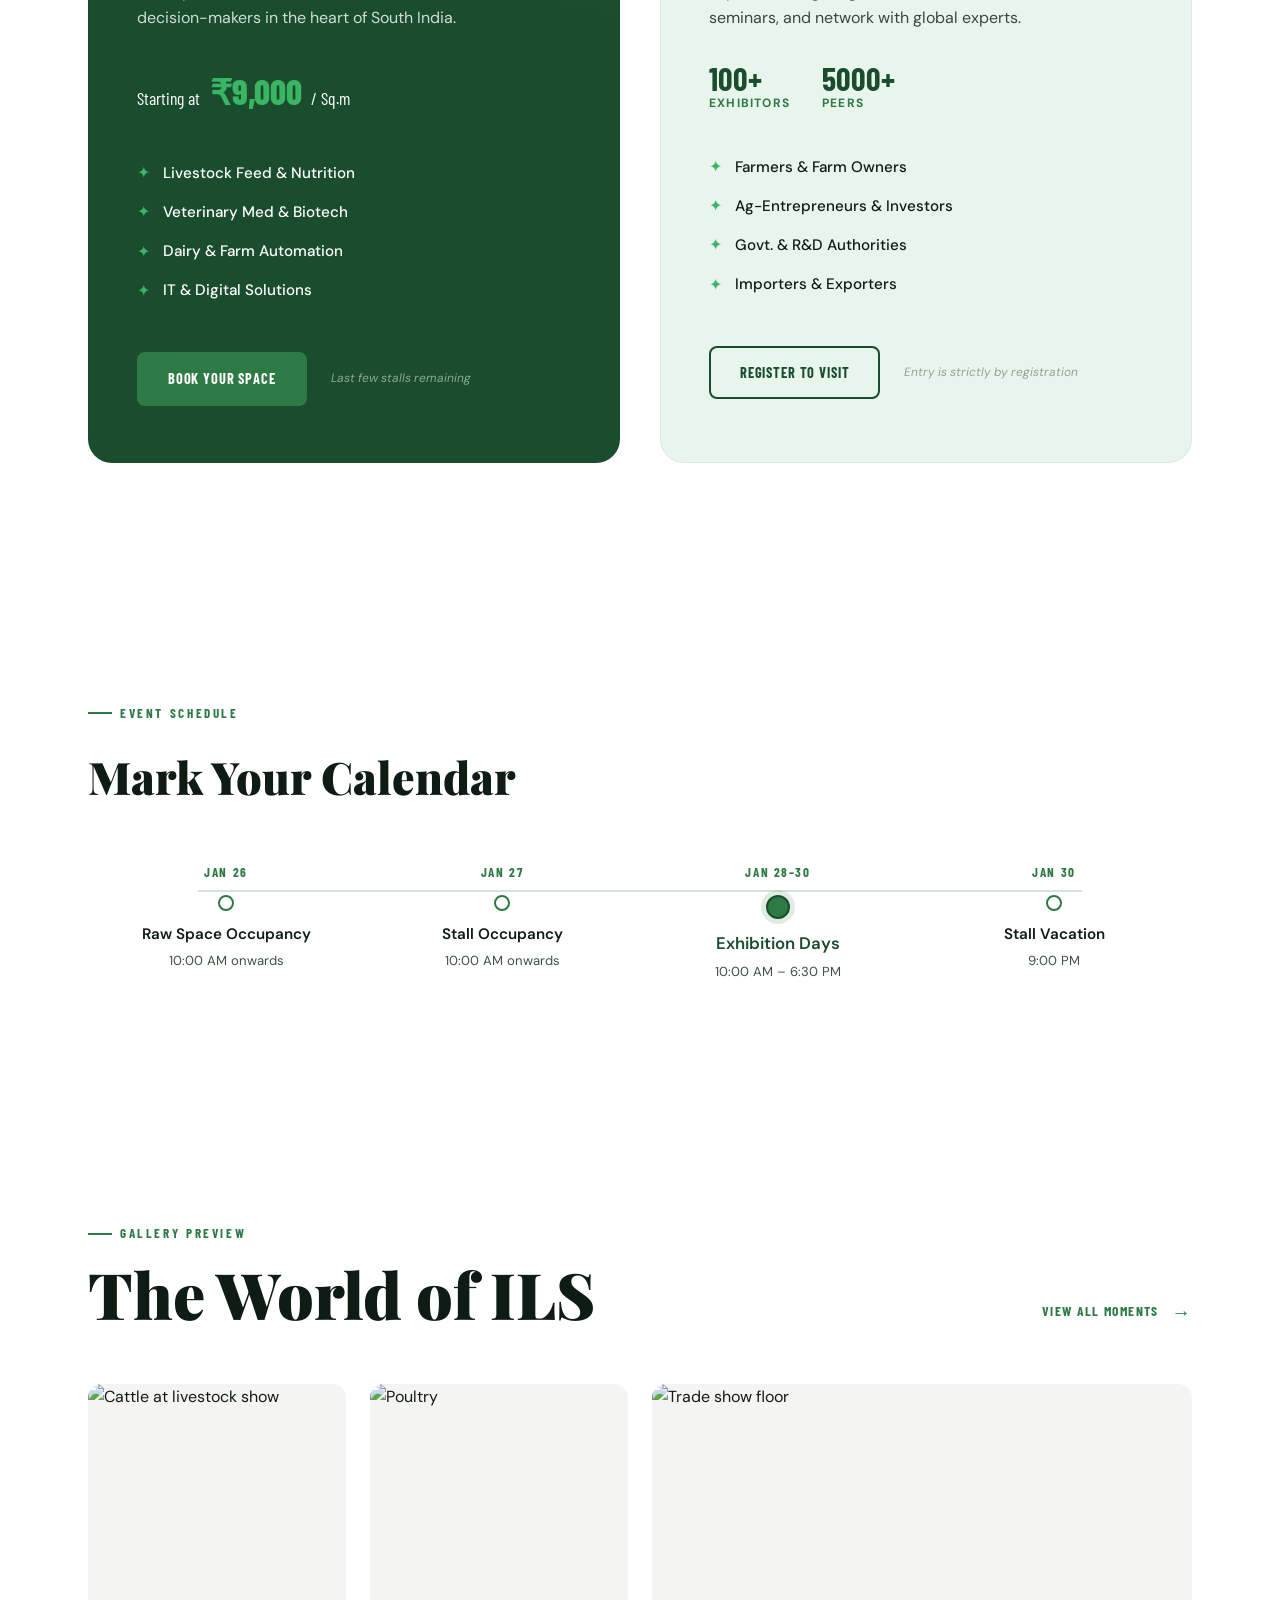
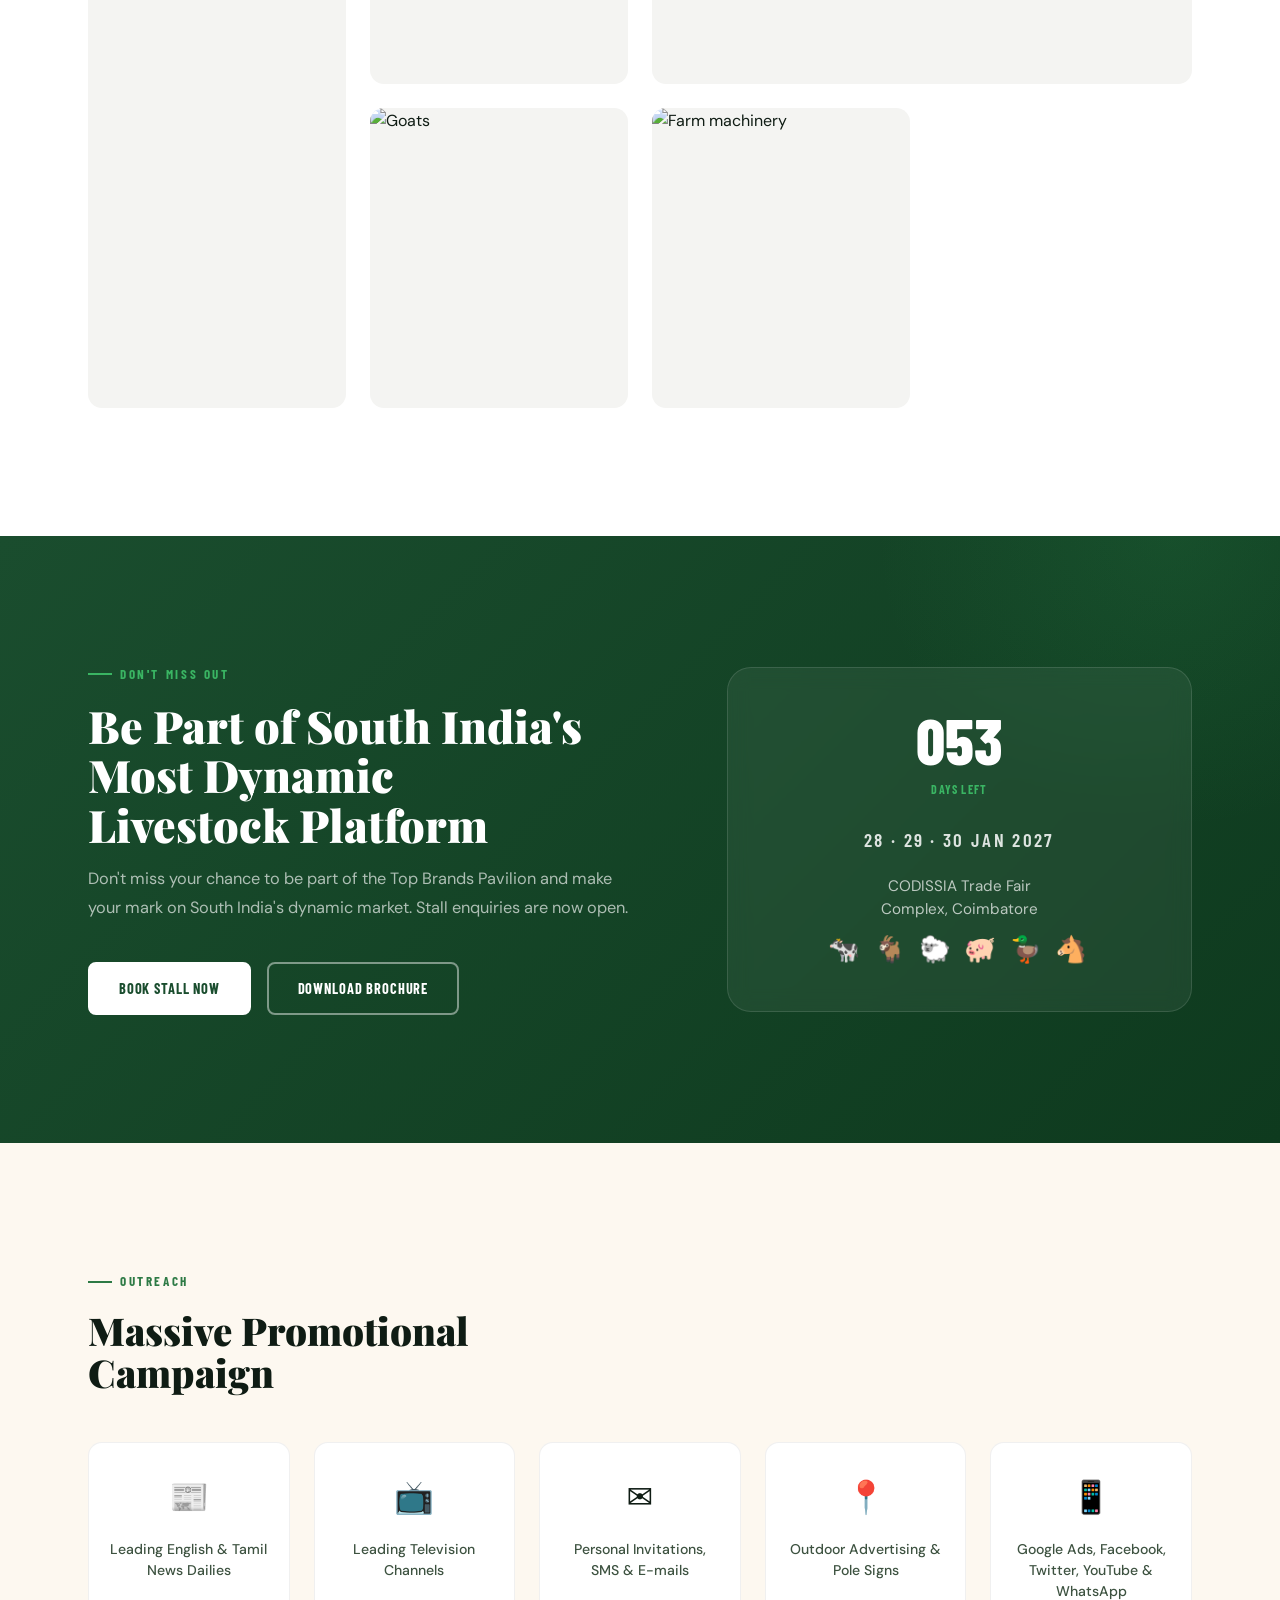
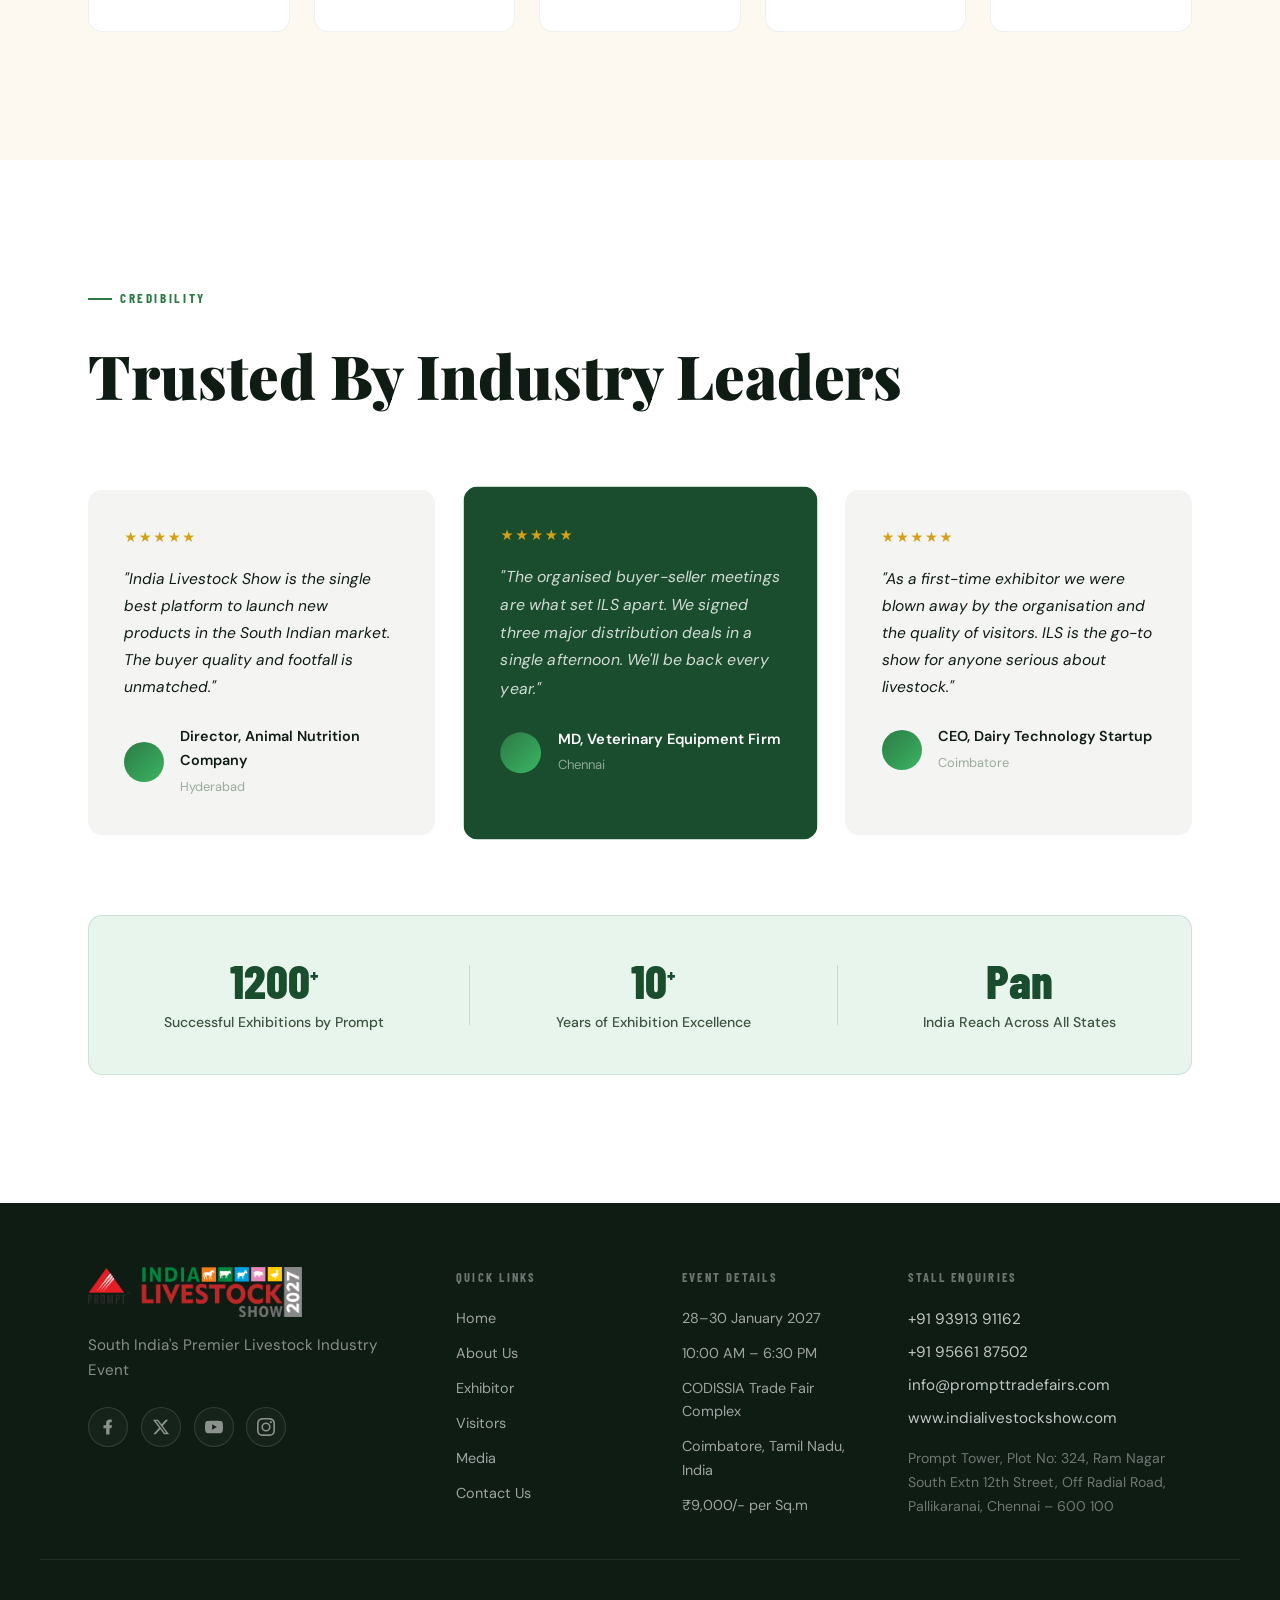
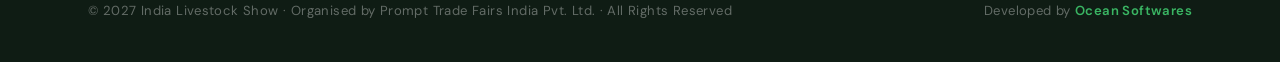
==== commit 05cbf796: "updated navbar and footer links" ====
--- a/index.html
+++ b/index.html
@@ -1831,11 +1831,12 @@
         <img src="new_logo.png" alt="India Livestock Show 2027" class="nav__logo-img" />
       </a>
       <ul class="nav__links">
-        <li><a href="#about">About</a></li>
-        <li><a href="#highlights">Highlights</a></li>
-        <li><a href="#participate">Participate</a></li>
-        <li><a href="#media">Gallery</a></li>
-        <li><a href="#contact" class="nav__cta">Register Now</a></li>
+        <li><a href="#hero">Home</a></li>
+        <li><a href="#about">About Us</a></li>
+        <li><a href="#exhibitor">Exhibitor</a></li>
+        <li><a href="#visitor">Visitors</a></li>
+        <li><a href="#media">Media</a></li>
+        <li><a href="#contact" class="nav__cta">Contact Us</a></li>
       </ul>
       <button class="nav__burger" aria-label="Menu">
         <span></span><span></span><span></span>
@@ -2032,7 +2033,7 @@
   <!-- ===== PARTICIPATE ===== -->
   <section class="participate" id="participate">
     <div class="participate__container">
-      <div class="participate__path participate__path--exhibitor">
+      <div class="participate__path participate__path--exhibitor" id="exhibitor">
         <div class="participate__bg-accent"></div>
         <div class="participate__content">
           <div class="participate__label">Exhibit</div>
@@ -2058,7 +2059,7 @@
         </div>
       </div>
 
-      <div class="participate__path participate__path--visitor">
+      <div class="participate__path participate__path--visitor" id="visitor">
         <div class="participate__content">
           <div class="participate__label">Attend</div>
           <h2 class="participate__heading">For Visitors</h2>
@@ -2339,11 +2340,12 @@
       <div class="footer__links-col">
         <h4>Quick Links</h4>
         <ul>
-          <li><a href="#about">About ILS</a></li>
-          <li><a href="#highlights">Key Highlights</a></li>
-          <li><a href="#participate">Exhibitors</a></li>
-          <li><a href="#participate">Visitors</a></li>
-          <li><a href="#media">Gallery</a></li>
+          <li><a href="#hero">Home</a></li>
+          <li><a href="#about">About Us</a></li>
+          <li><a href="#exhibitor">Exhibitor</a></li>
+          <li><a href="#visitor">Visitors</a></li>
+          <li><a href="#media">Media</a></li>
+          <li><a href="#contact">Contact Us</a></li>
         </ul>
       </div>
 
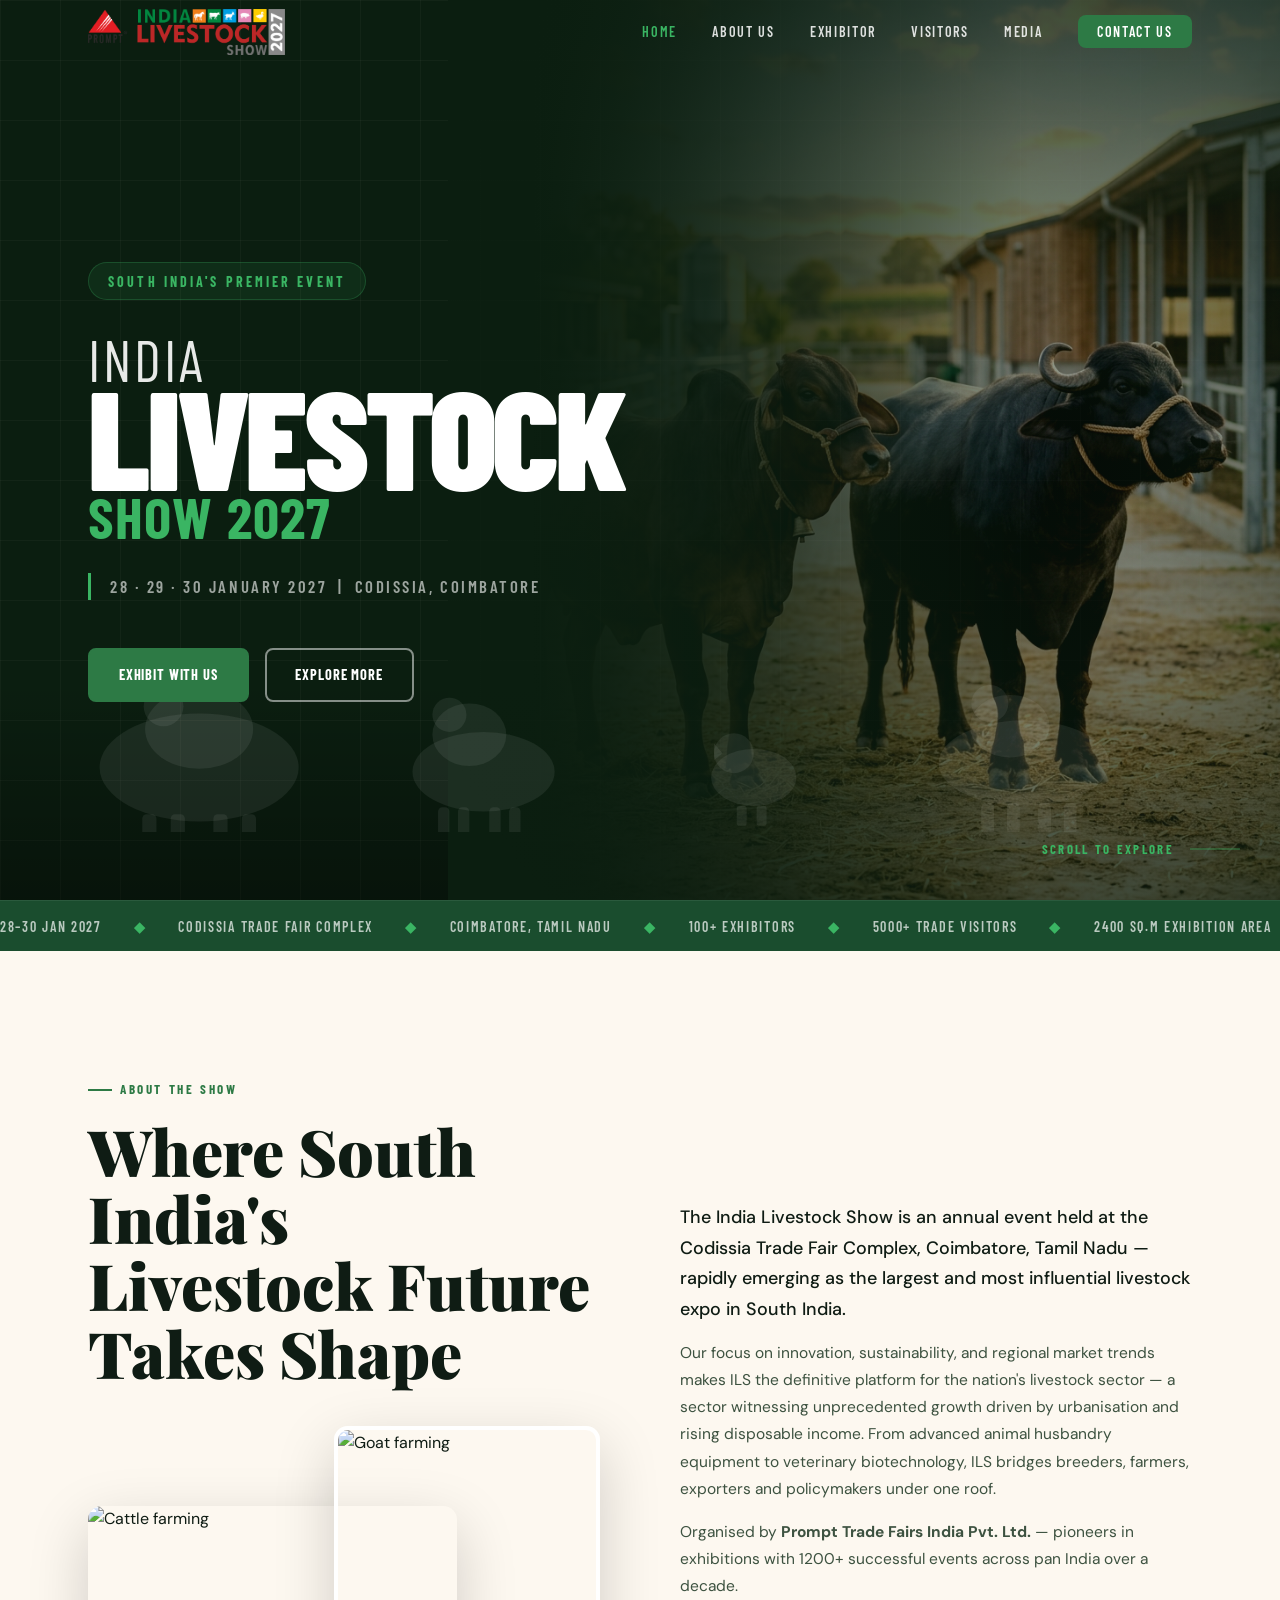
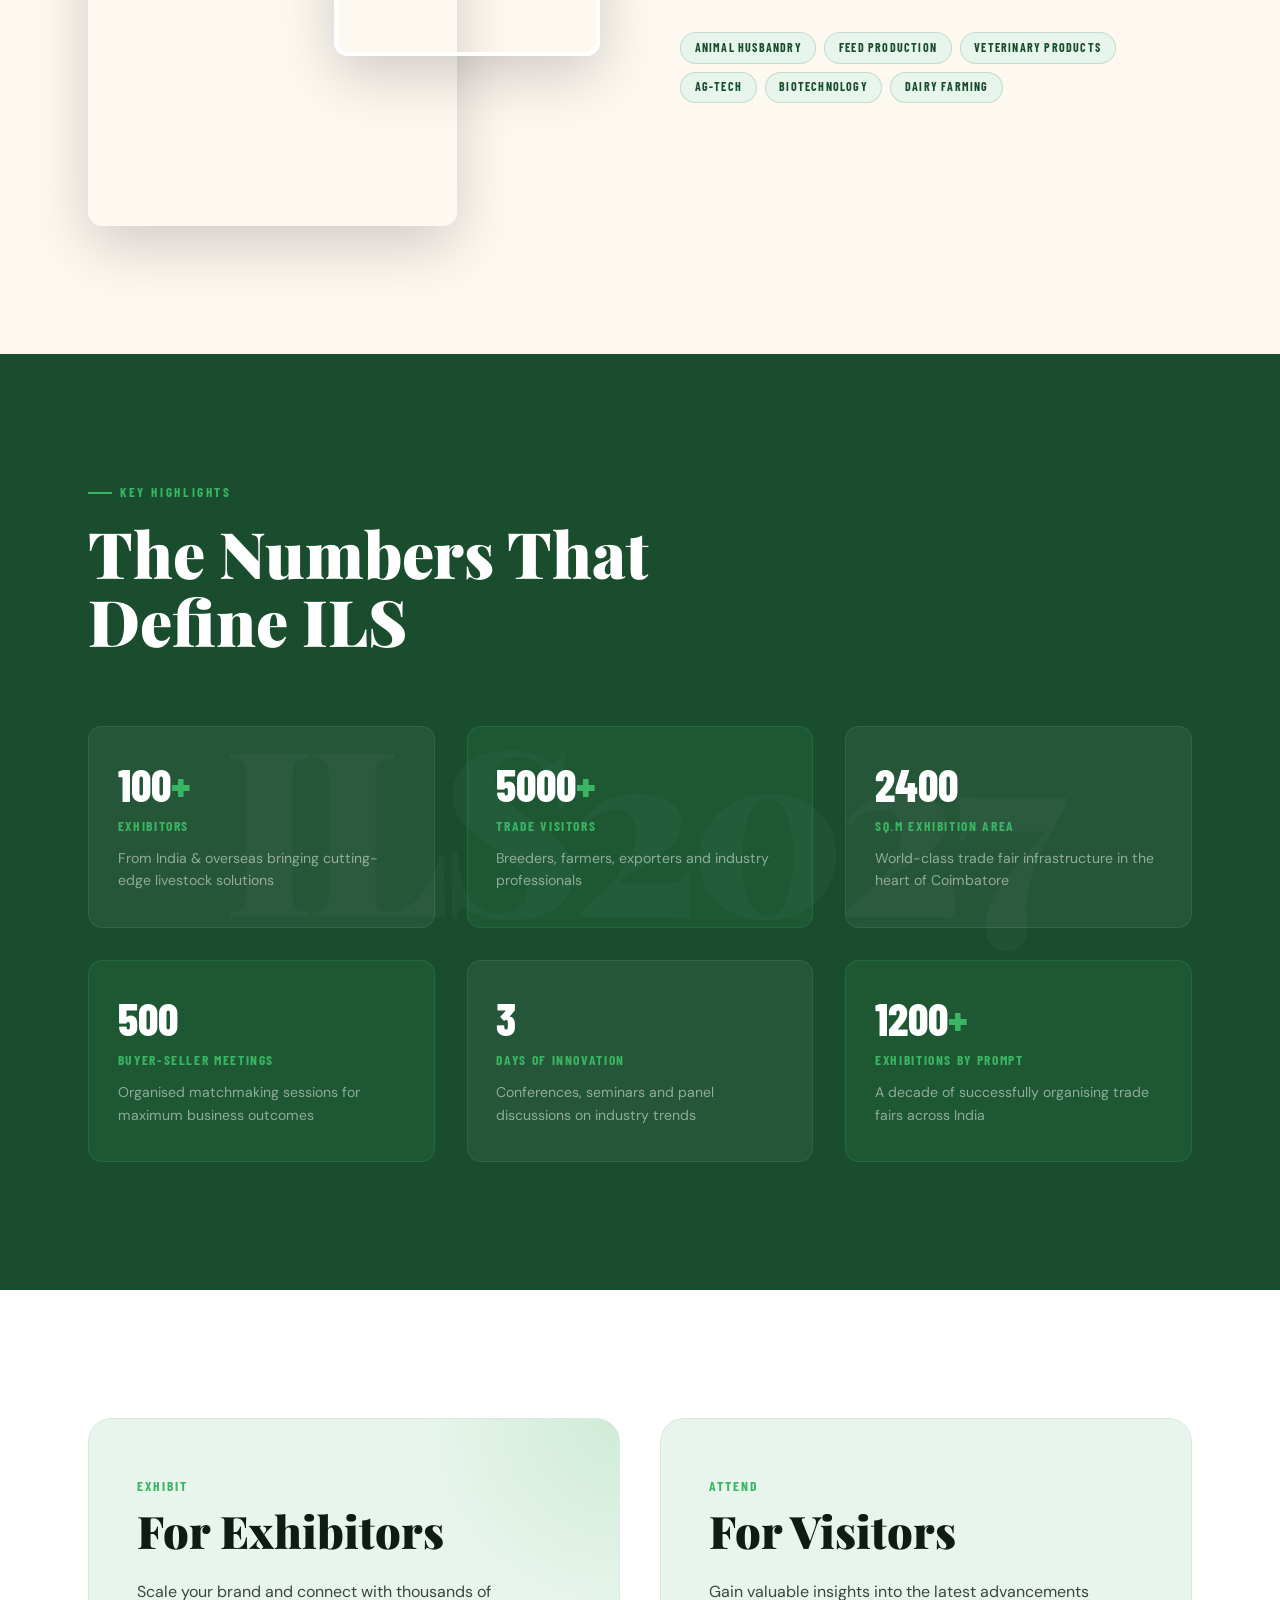
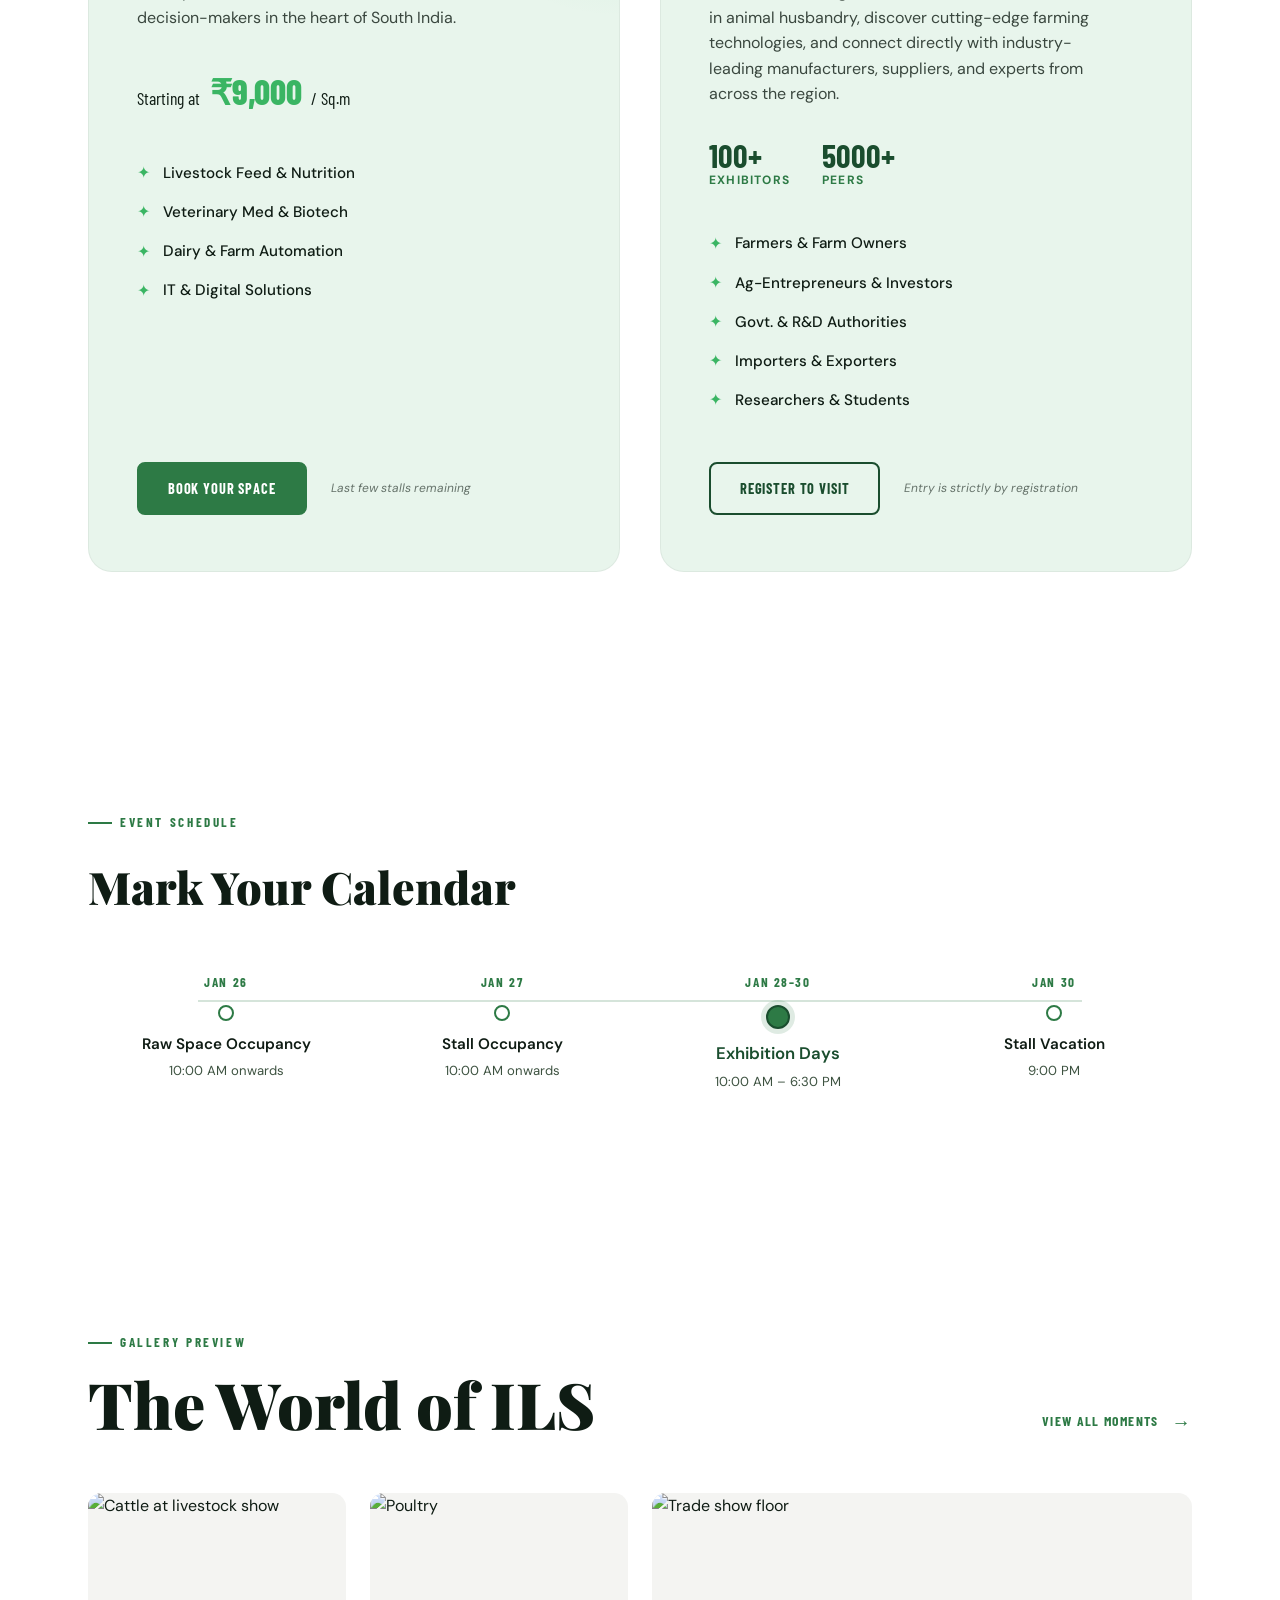
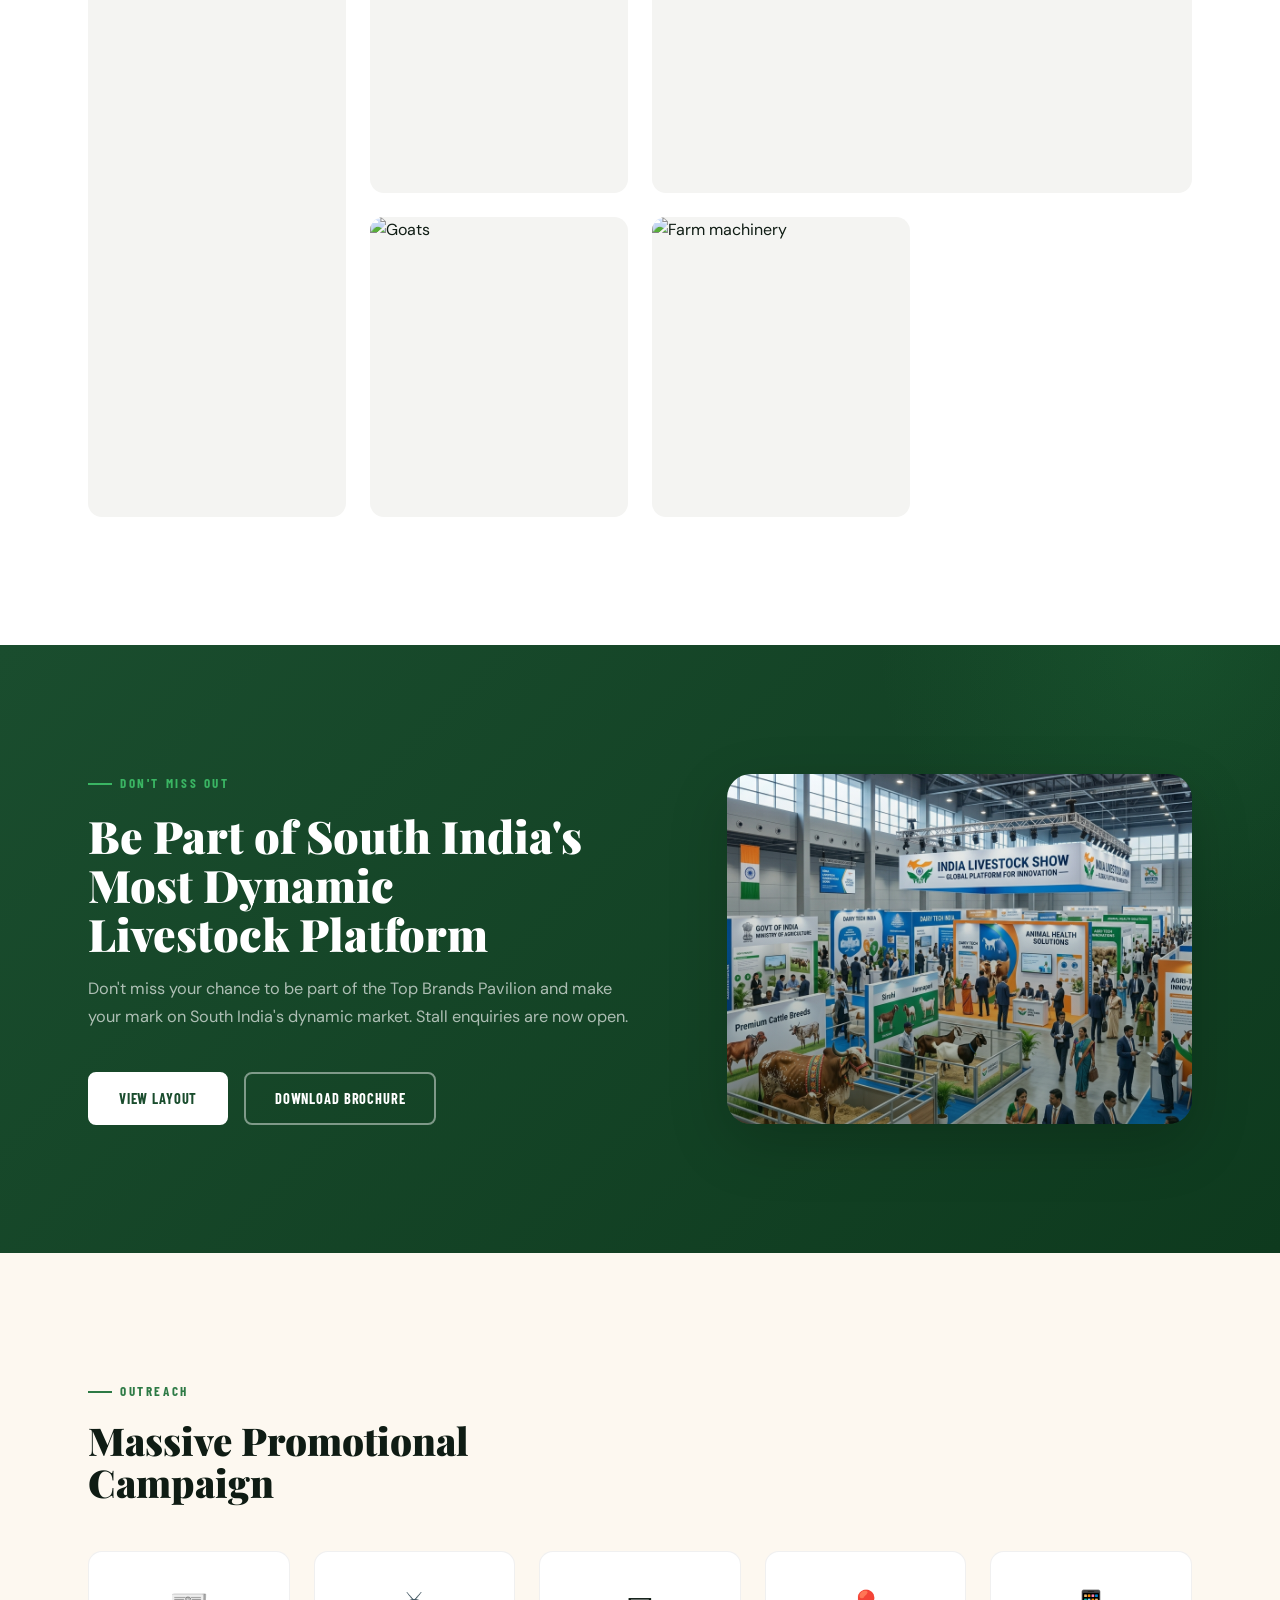
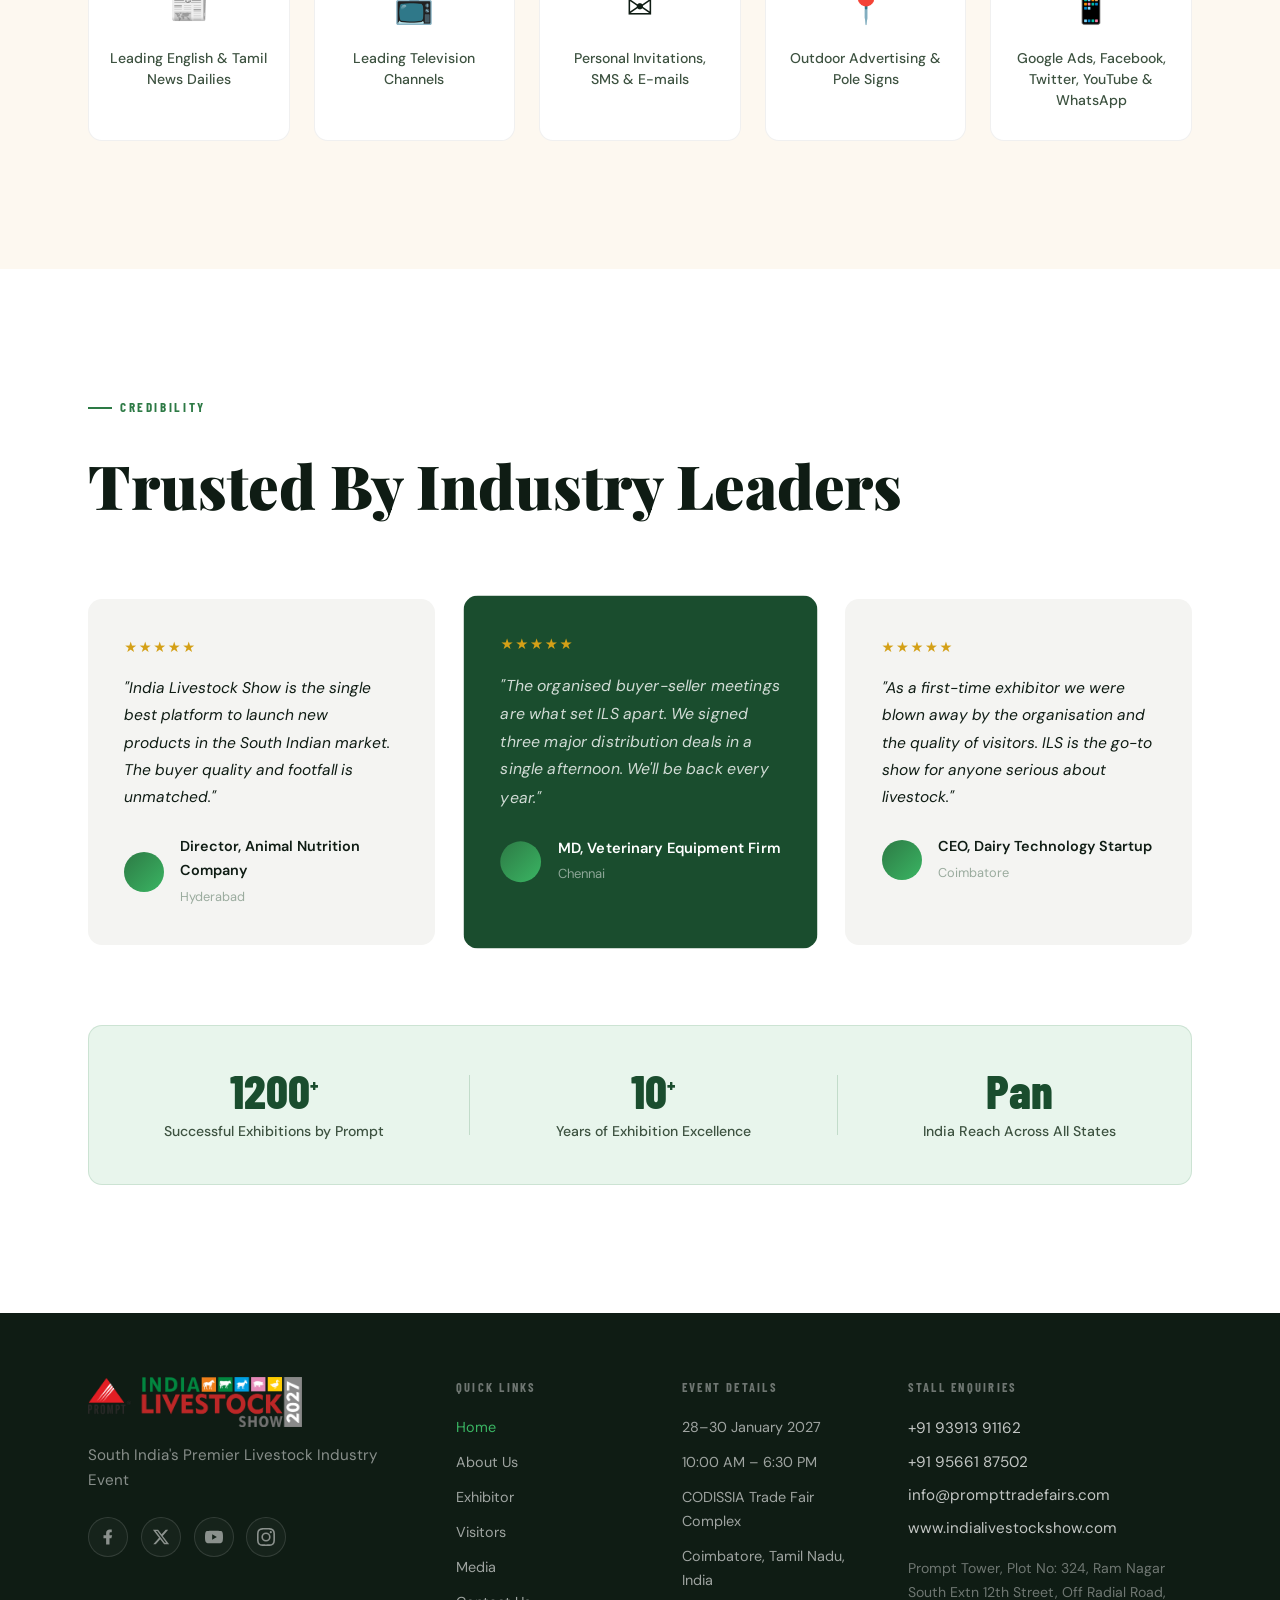
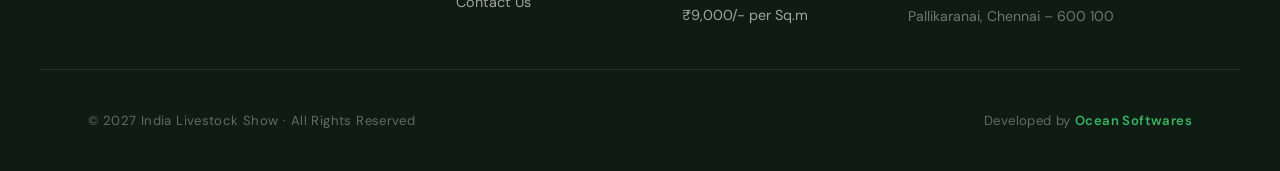
==== commit bab8c385: "design changes" ====
--- a/index.html
+++ b/index.html
@@ -11,1814 +11,2123 @@
     href="https://fonts.googleapis.com/css2?family=Playfair+Display:wght@700;900&family=DM+Sans:wght@300;400;500;600&family=Barlow+Condensed:wght@600;700;800&display=swap"
     rel="stylesheet">
   <style>
-/* =====================================================
+    /* =====================================================
    INDIA LIVESTOCK SHOW 2027 — WEBSITE STYLESHEET
    Senior-grade, modular, semantic CSS
    ===================================================== */
 
-/* === DESIGN TOKENS === */
-:root {
-  --green-deep: #1a4d2e;
-  --green-mid: #2d7a45;
-  --green-bright: #3ab563;
-  --green-pale: #e8f5ec;
-  --red-accent: #c0392b;
-  --gold: #d4a017;
-  --cream: #fdf8f0;
-  --ink: #0f1c14;
-  --ink-soft: #3d5240;
-  --white: #ffffff;
-  --grey-light: #f4f4f2;
-  --grey-mid: #9aab9e;
-
-  --font-display: 'Playfair Display', Georgia, serif;
-  --font-condensed: 'Barlow Condensed', sans-serif;
-  --font-body: 'DM Sans', system-ui, sans-serif;
-
-  --radius-sm: 8px;
-  --radius-md: 14px;
-  --radius-lg: 24px;
-  --max-width: 1200px;
-  --container-padding: 3rem;
-
-  --shadow-card: 0 8px 40px rgba(0, 0, 0, 0.10);
-  --shadow-float: 0 20px 60px rgba(0, 0, 0, 0.18);
-
-  --transition: 0.4s cubic-bezier(0.2, 0.8, 0.2, 1);
-}
-
-/* === RESET & BASE === */
-*,
-*::before,
-*::after {
-  box-sizing: border-box;
-  margin: 0;
-  padding: 0;
-}
-
-html {
-  scroll-behavior: smooth;
-}
-
-body {
-  font-family: var(--font-body);
-  font-size: 16px;
-  line-height: 1.65;
-  color: var(--ink);
-  background: var(--white);
-  overflow-x: hidden;
-}
-
-img {
-  display: block;
-  max-width: 100%;
-  height: auto;
-}
-
-a {
-  text-decoration: none;
-  color: inherit;
-}
-
-ul {
-  list-style: none;
-}
-
-/* === UTILITY === */
-.section-label {
-  font-family: var(--font-condensed);
-  font-size: 0.82rem;
-  font-weight: 700;
-  letter-spacing: 0.2em;
-  text-transform: uppercase;
-  color: var(--green-mid);
-  margin-bottom: 1rem;
-  display: flex;
-  align-items: center;
-  gap: 0.5rem;
-}
-
-.section-label::before {
-  content: '';
-  display: inline-block;
-  width: 24px;
-  height: 2px;
-  background: var(--green-mid);
-  flex-shrink: 0;
-}
-
-.section-label--light {
-  color: var(--green-bright);
-}
-
-.section-label--light::before {
-  background: var(--green-bright);
-}
-
-.btn {
-  display: inline-flex;
-  align-items: center;
-  gap: 0.5rem;
-  padding: 0.8rem 1.8rem;
-  border-radius: var(--radius-sm);
-  font-family: var(--font-condensed);
-  font-size: 0.9rem;
-  font-weight: 700;
-  letter-spacing: 0.06em;
-  text-transform: uppercase;
-  cursor: pointer;
-  border: 2px solid transparent;
-  transition: var(--transition);
-}
-
-.btn--primary {
-  background: var(--green-mid);
-  color: var(--white);
-  border-color: var(--green-mid);
-}
-
-.btn--primary:hover {
-  background: var(--green-deep);
-  border-color: var(--green-deep);
-  transform: translateY(-2px);
-}
-
-.btn--ghost {
-  background: transparent;
-  color: var(--white);
-  border-color: rgba(255, 255, 255, 0.5);
-}
-
-.btn--ghost:hover {
-  background: rgba(255, 255, 255, 0.12);
-  border-color: var(--white);
-}
-
-.btn--outline {
-  background: transparent;
-  color: var(--green-deep);
-  border-color: var(--green-deep);
-}
-
-.btn--outline:hover {
-  background: var(--green-deep);
-  color: var(--white);
-}
-
-.btn--white {
-  background: var(--white);
-  color: var(--green-deep);
-  border-color: var(--white);
-}
-
-.btn--white:hover {
-  background: var(--cream);
-  transform: translateY(-2px);
-}
-
-.btn--ghost-white {
-  background: transparent;
-  color: var(--white);
-  border-color: rgba(255, 255, 255, 0.45);
-}
-
-.btn--ghost-white:hover {
-  background: rgba(255, 255, 255, 0.1);
-}
-
-/* ===========================
+    /* === DESIGN TOKENS === */
+    :root {
+      --green-deep: #1a4d2e;
+      --green-mid: #2d7a45;
+      --green-bright: #3ab563;
+      --green-pale: #e8f5ec;
+      --red-accent: #c0392b;
+      --gold: #d4a017;
+      --cream: #fdf8f0;
+      --ink: #0f1c14;
+      --ink-soft: #3d5240;
+      --white: #ffffff;
+      --grey-light: #f4f4f2;
+      --grey-mid: #9aab9e;
+
+      --font-display: 'Playfair Display', Georgia, serif;
+      --font-condensed: 'Barlow Condensed', sans-serif;
+      --font-body: 'DM Sans', system-ui, sans-serif;
+
+      --radius-sm: 8px;
+      --radius-md: 14px;
+      --radius-lg: 24px;
+      --max-width: 1200px;
+      --container-padding: 3rem;
+
+      --shadow-card: 0 8px 40px rgba(0, 0, 0, 0.10);
+      --shadow-float: 0 20px 60px rgba(0, 0, 0, 0.18);
+
+      --transition: 0.4s cubic-bezier(0.2, 0.8, 0.2, 1);
+    }
+
+    /* === RESET & BASE === */
+    *,
+    *::before,
+    *::after {
+      box-sizing: border-box;
+      margin: 0;
+      padding: 0;
+    }
+
+    html {
+      scroll-behavior: smooth;
+    }
+
+    body {
+      font-family: var(--font-body);
+      font-size: 16px;
+      line-height: 1.65;
+      color: var(--ink);
+      background: var(--white);
+      overflow-x: hidden;
+    }
+
+    img {
+      display: block;
+      max-width: 100%;
+      height: auto;
+    }
+
+    a {
+      text-decoration: none;
+      color: inherit;
+    }
+
+    ul {
+      list-style: none;
+    }
+
+    /* === UTILITY === */
+    .section-label {
+      font-family: var(--font-condensed);
+      font-size: 0.82rem;
+      font-weight: 700;
+      letter-spacing: 0.2em;
+      text-transform: uppercase;
+      color: var(--green-mid);
+      margin-bottom: 1rem;
+      display: flex;
+      align-items: center;
+      gap: 0.5rem;
+    }
+
+    .section-label::before {
+      content: '';
+      display: inline-block;
+      width: 24px;
+      height: 2px;
+      background: var(--green-mid);
+      flex-shrink: 0;
+    }
+
+    .section-label--light {
+      color: var(--green-bright);
+    }
+
+    .section-label--light::before {
+      background: var(--green-bright);
+    }
+
+    .btn {
+      display: inline-flex;
+      align-items: center;
+      gap: 0.5rem;
+      padding: 0.8rem 1.8rem;
+      border-radius: var(--radius-sm);
+      font-family: var(--font-condensed);
+      font-size: 0.9rem;
+      font-weight: 700;
+      letter-spacing: 0.06em;
+      text-transform: uppercase;
+      cursor: pointer;
+      border: 2px solid transparent;
+      transition: var(--transition);
+    }
+
+    .btn--primary {
+      background: var(--green-mid);
+      color: var(--white);
+      border-color: var(--green-mid);
+    }
+
+    .btn--primary:hover {
+      background: var(--green-deep);
+      border-color: var(--green-deep);
+      transform: translateY(-2px);
+    }
+
+    .btn--ghost {
+      background: transparent;
+      color: var(--white);
+      border-color: rgba(255, 255, 255, 0.5);
+    }
+
+    .btn--ghost:hover {
+      background: rgba(255, 255, 255, 0.12);
+      border-color: var(--white);
+    }
+
+    .btn--outline {
+      background: transparent;
+      color: var(--green-deep);
+      border-color: var(--green-deep);
+    }
+
+    .btn--outline:hover {
+      background: var(--green-deep);
+      color: var(--white);
+    }
+
+    .btn--white {
+      background: var(--white);
+      color: var(--green-deep);
+      border-color: var(--white);
+    }
+
+    .btn--white:hover {
+      background: var(--cream);
+      transform: translateY(-2px);
+    }
+
+    .btn--ghost-white {
+      background: transparent;
+      color: var(--white);
+      border-color: rgba(255, 255, 255, 0.45);
+    }
+
+    .btn--ghost-white:hover {
+      background: rgba(255, 255, 255, 0.1);
+    }
+
+    /* ===========================
    NAV
    =========================== */
-.nav {
-  position: fixed;
-  top: 0;
-  left: 0;
-  right: 0;
-  z-index: 100;
-  transition: background 0.4s, box-shadow 0.4s;
-  padding: 0 2rem;
-}
-
-.nav.scrolled {
-  background: rgba(10, 30, 16, 0.97);
-  box-shadow: 0 2px 20px rgba(0, 0, 0, 0.25);
-  backdrop-filter: blur(12px);
-}
-
-.nav__inner {
-  max-width: var(--max-width);
-  margin: 0 auto;
-  padding: 0 var(--container-padding);
-  display: flex;
-  align-items: center;
-  justify-content: space-between;
-  height: 64px;
-}
-
-.nav__logo-img {
-  height: 46px;
-  width: auto;
-  object-fit: contain;
-}
-
-.nav__links {
-  display: flex;
-  align-items: center;
-  gap: 2.2rem;
-}
-
-.nav__links a {
-  font-family: var(--font-condensed);
-  font-size: 0.88rem;
-  font-weight: 600;
-  letter-spacing: 0.12em;
-  text-transform: uppercase;
-  color: rgba(255, 255, 255, 0.85);
-  transition: color var(--transition);
-}
-
-.nav__links a:hover {
-  color: var(--green-bright);
-}
-
-.nav__cta {
-  background: var(--green-mid) !important;
-  color: var(--white) !important;
-  padding: 0.5rem 1.2rem;
-  border-radius: var(--radius-sm);
-}
-
-.nav__cta:hover {
-  background: var(--green-bright) !important;
-}
-
-.nav__burger {
-  display: none;
-  flex-direction: column;
-  gap: 5px;
-  background: none;
-  border: none;
-  cursor: pointer;
-  padding: 4px;
-}
-
-.nav__burger span {
-  display: block;
-  width: 24px;
-  height: 2px;
-  background: white;
-  border-radius: 2px;
-  transition: var(--transition);
-}
-
-/* ===========================
+    .nav {
+      position: fixed;
+      top: 0;
+      left: 0;
+      right: 0;
+      z-index: 100;
+      transition: background 0.4s, box-shadow 0.4s;
+      padding: 0 2rem;
+    }
+
+    .nav.scrolled {
+      background: rgba(10, 30, 16, 0.97);
+      box-shadow: 0 2px 20px rgba(0, 0, 0, 0.25);
+      backdrop-filter: blur(12px);
+    }
+
+    .nav__inner {
+      max-width: var(--max-width);
+      margin: 0 auto;
+      padding: 0 var(--container-padding);
+      display: flex;
+      align-items: center;
+      justify-content: space-between;
+      height: 64px;
+    }
+
+    .nav__logo-img {
+      height: 46px;
+      width: auto;
+      object-fit: contain;
+    }
+
+    .nav__links {
+      display: flex;
+      align-items: center;
+      gap: 2.2rem;
+    }
+
+    .nav__links a {
+      font-family: var(--font-condensed);
+      font-size: 0.88rem;
+      font-weight: 600;
+      letter-spacing: 0.12em;
+      text-transform: uppercase;
+      color: rgba(255, 255, 255, 0.85);
+      transition: color var(--transition);
+    }
+
+    .nav__links a:hover {
+      color: var(--green-bright);
+    }
+
+    .nav__cta {
+      background: var(--green-mid) !important;
+      color: var(--white) !important;
+      padding: 0.5rem 1.2rem;
+      border-radius: var(--radius-sm);
+    }
+
+    .nav__cta:hover {
+      background: var(--green-bright) !important;
+    }
+
+    .nav__burger {
+      display: none;
+      flex-direction: column;
+      gap: 5px;
+      background: none;
+      border: none;
+      cursor: pointer;
+      padding: 4px;
+    }
+
+    .nav__burger span {
+      display: block;
+      width: 24px;
+      height: 2px;
+      background: white;
+      border-radius: 2px;
+      transition: var(--transition);
+    }
+
+    /* ===========================
    HERO
    =========================== */
-.hero {
-  min-height: 100vh;
-  background: #0b1e10;
-  position: relative;
-  display: flex;
-  align-items: center;
-  overflow: hidden;
-  padding-top: 64px;
-}
-
-.hero__bg-grid {
-  position: absolute;
-  inset: 0;
-  background-image:
-    linear-gradient(rgba(255, 255, 255, 0.03) 1px, transparent 1px),
-    linear-gradient(90deg, rgba(255, 255, 255, 0.03) 1px, transparent 1px);
-  background-size: 60px 60px;
-  pointer-events: none;
-}
-
-.hero__farm-strip {
-  position: absolute;
-  bottom: 0;
-  left: 0;
-  right: 0;
-  height: 220px;
-  background: linear-gradient(to top, rgba(0, 0, 0, 0.35) 0%, transparent 100%);
-  pointer-events: none;
-}
-
-.hero__content-wrapper {
-  max-width: var(--max-width);
-  margin: 0 auto;
-  padding: 0 var(--container-padding);
-  position: relative;
-  z-index: 5;
-  width: 100%;
-}
-
-.hero__content {
-  max-width: 800px;
-}
-
-.hero__eyebrow {
-  margin-bottom: 2rem;
-}
-
-.hero__badge {
-  display: inline-block;
-  font-family: var(--font-condensed);
-  font-size: 0.88rem;
-  font-weight: 700;
-  letter-spacing: 0.22em;
-  text-transform: uppercase;
-  color: var(--green-bright);
-  background: rgba(58, 181, 99, 0.1);
-  border: 1px solid rgba(58, 181, 99, 0.25);
-  padding: 0.4rem 1.2rem;
-  border-radius: 100px;
-}
-
-.hero__headline {
-  font-family: var(--font-display);
-  line-height: 0.95;
-  color: var(--white);
-  margin-bottom: 1.8rem;
-}
-
-.hero__headline--line1 {
-  display: block;
-  font-family: var(--font-condensed);
-  font-size: clamp(1.8rem, 4.5vw, 3.8rem);
-  font-weight: 400;
-  text-transform: uppercase;
-  letter-spacing: 0.05em;
-  color: rgba(255, 255, 255, 0.9);
-  margin-bottom: -0.2em;
-}
-
-.hero__headline--line2 {
-  display: block;
-  font-family: var(--font-condensed);
-  font-size: clamp(4rem, 11vw, 10rem);
-  color: var(--white);
-  font-weight: 900;
-  letter-spacing: -0.03em;
-  line-height: 0.85;
-  text-transform: uppercase;
-}
-
-.hero__headline--line3 {
-  display: block;
-  font-family: var(--font-condensed);
-  font-size: clamp(1.8rem, 4.5vw, 4.2rem);
-  font-weight: 700;
-  text-transform: uppercase;
-  letter-spacing: 0.02em;
-  color: var(--green-bright);
-  margin-top: -0.1em;
-}
-
-.hero__headline--line3 em {
-  font-style: normal;
-  color: var(--green-bright);
-}
-
-.hero__sub {
-  font-family: var(--font-condensed);
-  font-size: 1.05rem;
-  font-weight: 600;
-  letter-spacing: 0.15em;
-  text-transform: uppercase;
-  color: rgba(255, 255, 255, 0.6);
-  margin-bottom: 3rem;
-  border-left: 3px solid var(--green-bright);
-  padding-left: 1.2rem;
-}
-
-.hero__actions {
-  display: flex;
-  flex-wrap: wrap;
-  gap: 1rem;
-}
-
-.hero__animal-silhouettes {
-  position: absolute;
-  bottom: 60px;
-  left: 0;
-  right: 0;
-  z-index: 1;
-  pointer-events: none;
-}
-
-.hero__animal-silhouettes svg {
-  width: 100%;
-  height: auto;
-}
-
-/* Visual Background Elements */
-.hero__visual {
-  position: absolute;
-  top: 0;
-  right: 0;
-  bottom: 0;
-  width: 65%;
-  z-index: 1;
-  pointer-events: none;
-}
-
-.hero__image-fade {
-  position: absolute;
-  inset: 0;
-  overflow: hidden;
-}
-
-.hero__visual-img {
-  width: 100%;
-  height: 100%;
-  object-fit: cover;
-  opacity: 0.6;
-  filter: saturate(1.2) contrast(1.1);
-  mask-image: linear-gradient(to left, black 30%, transparent 90%);
-  -webkit-mask-image: linear-gradient(to left, black 30%, transparent 90%);
-}
-
-.hero__visual-overlay {
-  position: absolute;
-  inset: 0;
-  background: radial-gradient(circle at 75% 50%, transparent 0%, #0b1e10 90%);
-}
-
-.hero__scroll-hint {
-  position: absolute;
-  bottom: 2.5rem;
-  right: 2.5rem;
-  display: flex;
-  align-items: center;
-  gap: 1rem;
-  font-family: var(--font-condensed);
-  font-size: 0.8rem;
-  font-weight: 700;
-  letter-spacing: 0.18em;
-  text-transform: uppercase;
-  color: var(--green-bright);
-  z-index: 10;
-}
-
-.hero__scroll-line {
-  width: 50px;
-  height: 2px;
-  background: rgba(58, 181, 99, 0.3);
-  position: relative;
-  overflow: hidden;
-}
-
-.hero__card-label {
-  font-family: var(--font-condensed);
-  font-size: 0.7rem;
-  font-weight: 700;
-  letter-spacing: 0.1em;
-  text-transform: uppercase;
-  color: var(--green-mid);
-}
-
-.hero__card-val {
-  font-family: var(--font-display);
-  font-size: 1.5rem;
-  font-weight: 900;
-  color: var(--ink);
-}
-
-@keyframes scrollLine {
-  0% { transform: translateY(-10px); opacity: 0; }
-  50% { transform: translateY(0); opacity: 1; }
-  100% { transform: translateY(10px); opacity: 0; }
-}
-
-.hero__scroll-line::after {
-  content: '';
-  position: absolute;
-  top: 5px;
-  left: 50%;
-  transform: translateX(-50%);
-  width: 2px;
-  height: 6px;
-  background: var(--green-bright);
-  border-radius: 2px;
-  animation: scrollLine 2s infinite;
-}
-
-section {
-  scroll-margin-top: 64px;
-}
-
-/* ===========================
+    .hero {
+      min-height: 100vh;
+      background: #0b1e10;
+      position: relative;
+      display: flex;
+      align-items: center;
+      overflow: hidden;
+      padding-top: 64px;
+    }
+
+    .hero__bg-grid {
+      position: absolute;
+      inset: 0;
+      background-image:
+        linear-gradient(rgba(255, 255, 255, 0.03) 1px, transparent 1px),
+        linear-gradient(90deg, rgba(255, 255, 255, 0.03) 1px, transparent 1px);
+      background-size: 60px 60px;
+      pointer-events: none;
+    }
+
+    .hero__farm-strip {
+      position: absolute;
+      bottom: 0;
+      left: 0;
+      right: 0;
+      height: 220px;
+      background: linear-gradient(to top, rgba(0, 0, 0, 0.35) 0%, transparent 100%);
+      pointer-events: none;
+    }
+
+    .hero__content-wrapper {
+      max-width: var(--max-width);
+      margin: 0 auto;
+      padding: 0 var(--container-padding);
+      position: relative;
+      z-index: 5;
+      width: 100%;
+    }
+
+    .hero__content {
+      max-width: 800px;
+    }
+
+    .hero__eyebrow {
+      margin-bottom: 2rem;
+    }
+
+    .hero__badge {
+      display: inline-block;
+      font-family: var(--font-condensed);
+      font-size: 0.88rem;
+      font-weight: 700;
+      letter-spacing: 0.22em;
+      text-transform: uppercase;
+      color: var(--green-bright);
+      background: rgba(58, 181, 99, 0.1);
+      border: 1px solid rgba(58, 181, 99, 0.25);
+      padding: 0.4rem 1.2rem;
+      border-radius: 100px;
+    }
+
+    .hero__headline {
+      font-family: var(--font-display);
+      line-height: 0.95;
+      color: var(--white);
+      margin-bottom: 1.8rem;
+    }
+
+    .hero__headline--line1 {
+      display: block;
+      font-family: var(--font-condensed);
+      font-size: clamp(1.8rem, 4.5vw, 3.8rem);
+      font-weight: 400;
+      text-transform: uppercase;
+      letter-spacing: 0.05em;
+      color: rgba(255, 255, 255, 0.9);
+      margin-bottom: -0.2em;
+    }
+
+    .hero__headline--line2 {
+      display: block;
+      font-family: var(--font-condensed);
+      font-size: clamp(4rem, 11vw, 10rem);
+      color: var(--white);
+      font-weight: 900;
+      letter-spacing: -0.03em;
+      line-height: 0.85;
+      text-transform: uppercase;
+    }
+
+    .hero__headline--line3 {
+      display: block;
+      font-family: var(--font-condensed);
+      font-size: clamp(1.8rem, 4.5vw, 4.2rem);
+      font-weight: 700;
+      text-transform: uppercase;
+      letter-spacing: 0.02em;
+      color: var(--green-bright);
+      margin-top: -0.1em;
+    }
+
+    .hero__headline--line3 em {
+      font-style: normal;
+      color: var(--green-bright);
+    }
+
+    .hero__sub {
+      font-family: var(--font-condensed);
+      font-size: 1.05rem;
+      font-weight: 600;
+      letter-spacing: 0.15em;
+      text-transform: uppercase;
+      color: rgba(255, 255, 255, 0.6);
+      margin-bottom: 3rem;
+      border-left: 3px solid var(--green-bright);
+      padding-left: 1.2rem;
+    }
+
+    .hero__actions {
+      display: flex;
+      flex-wrap: wrap;
+      gap: 1rem;
+    }
+
+    .hero__animal-silhouettes {
+      position: absolute;
+      bottom: 60px;
+      left: 0;
+      right: 0;
+      z-index: 1;
+      pointer-events: none;
+    }
+
+    .hero__animal-silhouettes svg {
+      width: 100%;
+      height: auto;
+    }
+
+    /* Visual Background Elements */
+    .hero__visual {
+      position: absolute;
+      top: 0;
+      right: 0;
+      bottom: 0;
+      width: 65%;
+      z-index: 1;
+      pointer-events: none;
+    }
+
+    .hero__image-fade {
+      position: absolute;
+      inset: 0;
+      overflow: hidden;
+    }
+
+    .hero__visual-img {
+      width: 100%;
+      height: 100%;
+      object-fit: cover;
+      opacity: 0.6;
+      filter: saturate(1.2) contrast(1.1);
+      mask-image: linear-gradient(to left, black 30%, transparent 90%);
+      -webkit-mask-image: linear-gradient(to left, black 30%, transparent 90%);
+    }
+
+    .hero__visual-overlay {
+      position: absolute;
+      inset: 0;
+      background: radial-gradient(circle at 75% 50%, transparent 0%, #0b1e10 90%);
+    }
+
+    .hero__scroll-hint {
+      position: absolute;
+      bottom: 2.5rem;
+      right: 2.5rem;
+      display: flex;
+      align-items: center;
+      gap: 1rem;
+      font-family: var(--font-condensed);
+      font-size: 0.8rem;
+      font-weight: 700;
+      letter-spacing: 0.18em;
+      text-transform: uppercase;
+      color: var(--green-bright);
+      z-index: 10;
+    }
+
+    .hero__scroll-line {
+      width: 50px;
+      height: 2px;
+      background: rgba(58, 181, 99, 0.3);
+      position: relative;
+      overflow: hidden;
+    }
+
+    .hero__card-label {
+      font-family: var(--font-condensed);
+      font-size: 0.7rem;
+      font-weight: 700;
+      letter-spacing: 0.1em;
+      text-transform: uppercase;
+      color: var(--green-mid);
+    }
+
+    .hero__card-val {
+      font-family: var(--font-display);
+      font-size: 1.5rem;
+      font-weight: 900;
+      color: var(--ink);
+    }
+
+    @keyframes scrollLine {
+      0% {
+        transform: translateY(-10px);
+        opacity: 0;
+      }
+
+      50% {
+        transform: translateY(0);
+        opacity: 1;
+      }
+
+      100% {
+        transform: translateY(10px);
+        opacity: 0;
+      }
+    }
+
+    .hero__scroll-line::after {
+      content: '';
+      position: absolute;
+      top: 5px;
+      left: 50%;
+      transform: translateX(-50%);
+      width: 2px;
+      height: 6px;
+      background: var(--green-bright);
+      border-radius: 2px;
+      animation: scrollLine 2s infinite;
+    }
+
+    section {
+      scroll-margin-top: 64px;
+    }
+
+    /* ===========================
    TICKER
    =========================== */
-.ticker {
-  background: var(--green-deep);
-  overflow: hidden;
-  padding: 0.85rem 0;
-  border-top: 1px solid rgba(255, 255, 255, 0.07);
-}
-
-.ticker__inner {
-  display: flex;
-  gap: 2rem;
-  white-space: nowrap;
-  animation: ticker 28s linear infinite;
-  width: max-content;
-  font-family: var(--font-condensed);
-  font-size: 0.88rem;
-  font-weight: 600;
-  letter-spacing: 0.12em;
-  text-transform: uppercase;
-  color: rgba(255, 255, 255, 0.7);
-}
-
-.ticker__dot {
-  color: var(--green-bright);
-}
-
-@keyframes ticker {
-  0% {
-    transform: translateX(0);
-  }
-
-  100% {
-    transform: translateX(-50%);
-  }
-}
-
-/* ===========================
+    .ticker {
+      background: var(--green-deep);
+      overflow: hidden;
+      padding: 0.85rem 0;
+      border-top: 1px solid rgba(255, 255, 255, 0.07);
+    }
+
+    .ticker__inner {
+      display: flex;
+      gap: 2rem;
+      white-space: nowrap;
+      animation: ticker 28s linear infinite;
+      width: max-content;
+      font-family: var(--font-condensed);
+      font-size: 0.88rem;
+      font-weight: 600;
+      letter-spacing: 0.12em;
+      text-transform: uppercase;
+      color: rgba(255, 255, 255, 0.7);
+    }
+
+    .ticker__dot {
+      color: var(--green-bright);
+    }
+
+    @keyframes ticker {
+      0% {
+        transform: translateX(0);
+      }
+
+      100% {
+        transform: translateX(-50%);
+      }
+    }
+
+    /* ===========================
    ABOUT
    =========================== */
-.about {
-  background: var(--cream);
-  padding: 8rem 0;
-}
-
-.about__container {
-  max-width: var(--max-width);
-  margin: 0 auto;
-  padding: 0 var(--container-padding);
-  display: grid;
-  grid-template-columns: 1fr 1fr;
-  gap: 5rem;
-  align-items: center;
-}
-
-.about__heading {
-  font-family: var(--font-display);
-  font-size: clamp(2.4rem, 5vw, 4rem);
-  font-weight: 900;
-  line-height: 1.05;
-  color: var(--ink);
-  margin-bottom: 2.5rem;
-}
-
-.about__img-stack {
-  position: relative;
-  height: 400px;
-}
-
-.about__img-card {
-  position: absolute;
-  border-radius: var(--radius-md);
-  overflow: hidden;
-  box-shadow: var(--shadow-float);
-}
-
-.about__img-card img {
-  width: 100%;
-  height: 100%;
-  object-fit: cover;
-  display: block;
-}
-
-.about__img-card--1 {
-  width: 72%;
-  height: 320px;
-  bottom: 0;
-  left: 0;
-}
-
-.about__img-card--2 {
-  width: 52%;
-  height: 230px;
-  top: 0;
-  right: 0;
-  border: 4px solid var(--white);
-}
-
-.about__lead {
-  font-size: 1.12rem;
-  font-weight: 500;
-  color: var(--ink);
-  margin-bottom: 1rem;
-  line-height: 1.7;
-}
-
-.about__body {
-  font-size: 0.97rem;
-  color: var(--ink-soft);
-  margin-bottom: 1rem;
-  line-height: 1.75;
-}
-
-.about__tags {
-  display: flex;
-  flex-wrap: wrap;
-  gap: 0.5rem;
-  margin-top: 2rem;
-}
-
-.about__tags span {
-  font-family: var(--font-condensed);
-  font-size: 0.75rem;
-  font-weight: 700;
-  letter-spacing: 0.1em;
-  text-transform: uppercase;
-  background: var(--green-pale);
-  color: var(--green-deep);
-  border: 1px solid rgba(45, 122, 69, 0.2);
-  padding: 0.3rem 0.85rem;
-  border-radius: 100px;
-}
-
-/* ===========================
+    .about {
+      background: var(--cream);
+      padding: 8rem 0;
+    }
+
+    .about__container {
+      max-width: var(--max-width);
+      margin: 0 auto;
+      padding: 0 var(--container-padding);
+      display: grid;
+      grid-template-columns: 1fr 1fr;
+      gap: 5rem;
+      align-items: center;
+    }
+
+    .about__heading {
+      font-family: var(--font-display);
+      font-size: clamp(2.4rem, 5vw, 4rem);
+      font-weight: 900;
+      line-height: 1.05;
+      color: var(--ink);
+      margin-bottom: 2.5rem;
+    }
+
+    .about__img-stack {
+      position: relative;
+      height: 400px;
+    }
+
+    .about__img-card {
+      position: absolute;
+      border-radius: var(--radius-md);
+      overflow: hidden;
+      box-shadow: var(--shadow-float);
+    }
+
+    .about__img-card img {
+      width: 100%;
+      height: 100%;
+      object-fit: cover;
+      display: block;
+    }
+
+    .about__img-card--1 {
+      width: 72%;
+      height: 320px;
+      bottom: 0;
+      left: 0;
+    }
+
+    .about__img-card--2 {
+      width: 52%;
+      height: 230px;
+      top: 0;
+      right: 0;
+      border: 4px solid var(--white);
+    }
+
+    .about__lead {
+      font-size: 1.12rem;
+      font-weight: 500;
+      color: var(--ink);
+      margin-bottom: 1rem;
+      line-height: 1.7;
+    }
+
+    .about__body {
+      font-size: 0.97rem;
+      color: var(--ink-soft);
+      margin-bottom: 1rem;
+      line-height: 1.75;
+    }
+
+    .about__tags {
+      display: flex;
+      flex-wrap: wrap;
+      gap: 0.5rem;
+      margin-top: 2rem;
+    }
+
+    .about__tags span {
+      font-family: var(--font-condensed);
+      font-size: 0.75rem;
+      font-weight: 700;
+      letter-spacing: 0.1em;
+      text-transform: uppercase;
+      background: var(--green-pale);
+      color: var(--green-deep);
+      border: 1px solid rgba(45, 122, 69, 0.2);
+      padding: 0.3rem 0.85rem;
+      border-radius: 100px;
+    }
+
+    /* ===========================
    STATS
    =========================== */
-.stats {
-  background: var(--green-deep);
-  padding: 8rem 0;
-  position: relative;
-  overflow: hidden;
-}
-
-.stats__bg-text {
-  position: absolute;
-  top: 50%;
-  left: 50%;
-  transform: translate(-50%, -50%);
-  font-family: var(--font-display);
-  font-size: clamp(8rem, 18vw, 22rem);
-  font-weight: 900;
-  color: rgba(255, 255, 255, 0.03);
-  letter-spacing: -0.04em;
-  white-space: nowrap;
-  pointer-events: none;
-  user-select: none;
-}
-
-.stats__container {
-  max-width: var(--max-width);
-  margin: 0 auto;
-  padding: 0 var(--container-padding);
-  position: relative;
-  z-index: 1;
-}
-
-.stats__heading {
-  font-family: var(--font-display);
-  font-size: clamp(2.4rem, 5vw, 4rem);
-  font-weight: 900;
-  color: var(--white);
-  margin-bottom: 4.5rem;
-  line-height: 1.05;
-}
-
-.stats__grid {
-  display: grid;
-  grid-template-columns: repeat(3, 1fr);
-  gap: 2rem;
-}
-
-.stats__card {
-  background: rgba(255, 255, 255, 0.05);
-  border: 1px solid rgba(255, 255, 255, 0.08);
-  border-radius: var(--radius-md);
-  padding: 2.2rem 1.8rem;
-  transition: var(--transition);
-}
-
-.stats__card:hover {
-  background: rgba(255, 255, 255, 0.09);
-  transform: translateY(-4px);
-  border-color: rgba(58, 181, 99, 0.3);
-}
-
-.stats__card--accent {
-  background: rgba(58, 181, 99, 0.1);
-  border-color: rgba(58, 181, 99, 0.2);
-}
-
-.stats__num {
-  font-family: var(--font-condensed);
-  font-size: clamp(1.8rem, 3.5vw, 2.8rem);
-  font-weight: 800;
-  color: var(--white);
-  line-height: 1;
-  margin-bottom: 0.5rem;
-}
-
-.stats__num span {
-  color: var(--green-bright);
-}
-
-.stats__label {
-  font-family: var(--font-condensed);
-  font-size: 0.85rem;
-  font-weight: 700;
-  letter-spacing: 0.12em;
-  text-transform: uppercase;
-  color: var(--green-bright);
-  margin-bottom: 0.6rem;
-}
-
-.stats__desc {
-  font-size: 0.88rem;
-  color: rgba(255, 255, 255, 0.5);
-  line-height: 1.6;
-}
-
-/* ===========================
+    .stats {
+      background: var(--green-deep);
+      padding: 8rem 0;
+      position: relative;
+      overflow: hidden;
+    }
+
+    .stats__bg-text {
+      position: absolute;
+      top: 50%;
+      left: 50%;
+      transform: translate(-50%, -50%);
+      font-family: var(--font-display);
+      font-size: clamp(8rem, 18vw, 22rem);
+      font-weight: 900;
+      color: rgba(255, 255, 255, 0.03);
+      letter-spacing: -0.04em;
+      white-space: nowrap;
+      pointer-events: none;
+      user-select: none;
+    }
+
+    .stats__container {
+      max-width: var(--max-width);
+      margin: 0 auto;
+      padding: 0 var(--container-padding);
+      position: relative;
+      z-index: 1;
+    }
+
+    .stats__heading {
+      font-family: var(--font-display);
+      font-size: clamp(2.4rem, 5vw, 4rem);
+      font-weight: 900;
+      color: var(--white);
+      margin-bottom: 4.5rem;
+      line-height: 1.05;
+    }
+
+    .stats__grid {
+      display: grid;
+      grid-template-columns: repeat(3, 1fr);
+      gap: 2rem;
+    }
+
+    .stats__card {
+      background: rgba(255, 255, 255, 0.05);
+      border: 1px solid rgba(255, 255, 255, 0.08);
+      border-radius: var(--radius-md);
+      padding: 2.2rem 1.8rem;
+      transition: var(--transition);
+    }
+
+    .stats__card:hover {
+      background: rgba(255, 255, 255, 0.09);
+      transform: translateY(-4px);
+      border-color: rgba(58, 181, 99, 0.3);
+    }
+
+    .stats__card--accent {
+      background: rgba(58, 181, 99, 0.1);
+      border-color: rgba(58, 181, 99, 0.2);
+    }
+
+    .stats__num {
+      font-family: var(--font-condensed);
+      font-size: clamp(1.8rem, 3.5vw, 2.8rem);
+      font-weight: 800;
+      color: var(--white);
+      line-height: 1;
+      margin-bottom: 0.5rem;
+    }
+
+    .stats__num span {
+      color: var(--green-bright);
+    }
+
+    .stats__label {
+      font-family: var(--font-condensed);
+      font-size: 0.85rem;
+      font-weight: 700;
+      letter-spacing: 0.12em;
+      text-transform: uppercase;
+      color: var(--green-bright);
+      margin-bottom: 0.6rem;
+    }
+
+    .stats__desc {
+      font-size: 0.88rem;
+      color: rgba(255, 255, 255, 0.5);
+      line-height: 1.6;
+    }
+
+    /* ===========================
    PARTICIPATE
    =========================== */
-.participate {
-  background: var(--white);
-  padding: 8rem 0;
-}
-
-.participate__container {
-  max-width: var(--max-width);
-  margin: 0 auto;
-  padding: 0 var(--container-padding);
-  display: grid;
-  grid-template-columns: 1fr 1fr;
-  gap: 2.5rem;
-}
-
-.participate__path {
-  position: relative;
-  border-radius: var(--radius-lg);
-  overflow: hidden;
-  padding: 3.5rem 3rem;
-  transition: var(--transition);
-  border: 1px solid rgba(0, 0, 0, 0.05);
-}
-
-.participate__path--exhibitor {
-  background: var(--green-deep);
-  color: var(--white);
-}
-
-.participate__path--visitor {
-  background: var(--green-pale);
-  color: var(--ink);
-}
-
-.participate__path:hover {
-  transform: translateY(-8px);
-  box-shadow: var(--shadow-float);
-}
-
-.participate__bg-accent {
-  position: absolute;
-  top: 0;
-  right: 0;
-  width: 200px;
-  height: 200px;
-  background: radial-gradient(circle at top right, rgba(58, 181, 99, 0.15), transparent 70%);
-  pointer-events: none;
-}
-
-.participate__label {
-  font-family: var(--font-condensed);
-  font-size: 0.85rem;
-  font-weight: 700;
-  letter-spacing: 0.15em;
-  text-transform: uppercase;
-  color: var(--green-bright);
-  margin-bottom: 0.5rem;
-}
-
-.participate__heading {
-  font-family: var(--font-display);
-  font-size: clamp(2rem, 3.5vw, 3rem);
-  font-weight: 900;
-  line-height: 1.1;
-  margin-bottom: 1.5rem;
-}
-
-.participate__lead {
-  font-size: 1rem;
-  line-height: 1.6;
-  opacity: 0.8;
-  margin-bottom: 2rem;
-  max-width: 90%;
-}
-
-.participate__price,
-.participate__stats {
-  margin-bottom: 2.5rem;
-  display: flex;
-  align-items: baseline;
-  gap: 0.6rem;
-}
-
-.participate__price {
-  font-family: var(--font-condensed);
-  font-size: 1.1rem;
-  color: var(--white);
-}
-
-.participate__price span {
-  font-size: 2.2rem;
-  font-weight: 800;
-  color: var(--green-bright);
-}
-
-.participate__stats {
-  gap: 2rem;
-}
-
-.mini-stat {
-  display: flex;
-  flex-direction: column;
-}
-
-.mini-stat strong {
-  font-family: var(--font-condensed);
-  font-size: 2rem;
-  color: var(--green-deep);
-  line-height: 1;
-}
-
-.mini-stat span {
-  font-size: 0.75rem;
-  text-transform: uppercase;
-  letter-spacing: 0.1em;
-  color: var(--green-mid);
-  font-weight: 700;
-}
-
-.participate__feature-list {
-  display: grid;
-  grid-template-columns: 1fr;
-  gap: 0.8rem;
-  margin-bottom: 3rem;
-}
-
-.participate__feature-list li {
-  font-size: 0.95rem;
-  font-weight: 500;
-  display: flex;
-  align-items: center;
-  gap: 0.8rem;
-}
-
-.participate__feature-list li span {
-  color: var(--green-bright);
-  font-size: 1rem;
-}
-
-.participate__actions {
-  display: flex;
-  align-items: center;
-  gap: 1.5rem;
-}
-
-.participate__note {
-  font-size: 0.75rem;
-  font-style: italic;
-  opacity: 0.5;
-}
-
-.participate__path--visitor .participate__note {
-  color: var(--ink-soft);
-}
-
-/* ===========================
+    .participate {
+      background: var(--white);
+      padding: 8rem 0;
+    }
+
+    .participate__container {
+      max-width: var(--max-width);
+      margin: 0 auto;
+      padding: 0 var(--container-padding);
+      display: grid;
+      grid-template-columns: 1fr 1fr;
+      gap: 2.5rem;
+    }
+
+    .participate__path {
+      position: relative;
+      border-radius: var(--radius-lg);
+      overflow: hidden;
+      padding: 3.5rem 3rem;
+      transition: var(--transition);
+      border: 1px solid rgba(0, 0, 0, 0.05);
+      background: var(--green-pale);
+      color: var(--ink);
+      display: flex;
+      flex-direction: column;
+    }
+
+    .participate__content {
+      display: flex;
+      flex-direction: column;
+      flex: 1;
+    }
+
+    .participate__path--exhibitor,
+    .participate__path--visitor {
+      /* Base styles inherited from .participate__path */
+    }
+
+    .participate__path:hover {
+      transform: translateY(-8px);
+      box-shadow: var(--shadow-float);
+      background: var(--green-deep);
+      color: var(--white);
+    }
+
+    .participate__bg-accent {
+      position: absolute;
+      top: 0;
+      right: 0;
+      width: 200px;
+      height: 200px;
+      background: radial-gradient(circle at top right, rgba(58, 181, 99, 0.15), transparent 70%);
+      pointer-events: none;
+    }
+
+    .participate__label {
+      font-family: var(--font-condensed);
+      font-size: 0.85rem;
+      font-weight: 700;
+      letter-spacing: 0.15em;
+      text-transform: uppercase;
+      color: var(--green-bright);
+      margin-bottom: 0.5rem;
+    }
+
+    .participate__heading {
+      font-family: var(--font-display);
+      font-size: clamp(2rem, 3.5vw, 3rem);
+      font-weight: 900;
+      line-height: 1.1;
+      margin-bottom: 1.5rem;
+    }
+
+    .participate__lead {
+      font-size: 1rem;
+      line-height: 1.6;
+      opacity: 0.8;
+      margin-bottom: 2rem;
+      max-width: 90%;
+    }
+
+    .participate__price,
+    .participate__stats {
+      margin-bottom: 2.5rem;
+      display: flex;
+      align-items: baseline;
+      gap: 0.6rem;
+    }
+
+    .participate__price {
+      font-family: var(--font-condensed);
+      font-size: 1.1rem;
+      color: inherit;
+    }
+
+    .participate__price span {
+      font-size: 2.2rem;
+      font-weight: 800;
+      color: var(--green-bright);
+    }
+
+    .participate__stats {
+      gap: 2rem;
+    }
+
+    .mini-stat {
+      display: flex;
+      flex-direction: column;
+    }
+
+    .mini-stat strong {
+      font-family: var(--font-condensed);
+      font-size: 2rem;
+      color: var(--green-deep);
+      line-height: 1;
+      transition: color var(--transition);
+    }
+
+    .participate__path:hover .mini-stat strong {
+      color: var(--white);
+    }
+
+    .mini-stat span {
+      font-size: 0.75rem;
+      text-transform: uppercase;
+      letter-spacing: 0.1em;
+      color: var(--green-mid);
+      font-weight: 700;
+      transition: color var(--transition);
+    }
+
+    .participate__path:hover .mini-stat span {
+      color: rgba(255, 255, 255, 0.7);
+    }
+
+    .participate__feature-list {
+      display: grid;
+      grid-template-columns: 1fr;
+      gap: 0.8rem;
+      margin-bottom: 3rem;
+    }
+
+    .participate__feature-list li {
+      font-size: 0.95rem;
+      font-weight: 500;
+      display: flex;
+      align-items: center;
+      gap: 0.8rem;
+    }
+
+    .participate__feature-list li span {
+      color: var(--green-bright);
+      font-size: 1rem;
+    }
+
+    .participate__actions {
+      display: flex;
+      align-items: center;
+      gap: 1.5rem;
+      margin-top: auto;
+    }
+
+    .participate__note {
+      font-size: 0.75rem;
+      font-style: italic;
+      opacity: 0.6;
+      color: inherit;
+    }
+
+    .participate__path:hover .btn--outline {
+      background: var(--white);
+      color: var(--green-deep);
+      border-color: var(--white);
+    }
+
+    .participate__path:hover .btn--primary {
+      background: var(--white);
+      color: var(--green-deep);
+      border-color: var(--white);
+    }
+
+    /* ===========================
    TIMELINE
    =========================== */
-.timeline {
-  background-image: url('exhibition_bg.png');
-  background-attachment: fixed;
-  background-size: cover;
-  background-position: center;
-  padding: 7rem 0;
-  position: relative;
-  overflow: hidden;
-}
-
-.timeline::before {
-  content: '';
-  position: absolute;
-  inset: 0;
-  background: rgba(255, 255, 255, 0.9);
-  z-index: 1;
-}
-
-.timeline__container {
-  max-width: var(--max-width);
-  margin: 0 auto;
-  padding: 0 var(--container-padding);
-  position: relative;
-  z-index: 2;
-}
-
-.timeline__heading {
-  font-family: var(--font-display);
-  font-size: clamp(2rem, 3.5vw, 3rem);
-  font-weight: 900;
-  color: var(--ink);
-  margin-bottom: 3rem;
-}
-
-.timeline__track {
-  display: grid;
-  grid-template-columns: repeat(4, 1fr);
-  gap: 0;
-  position: relative;
-}
-
-.timeline__track::before {
-  content: '';
-  position: absolute;
-  top: 28px;
-  left: 10%;
-  right: 10%;
-  height: 2px;
-  background: rgba(45, 122, 69, 0.2);
-  z-index: 0;
-}
-
-.timeline__item {
-  display: flex;
-  flex-direction: column;
-  align-items: center;
-  text-align: center;
-  gap: 0.7rem;
-  position: relative;
-  z-index: 1;
-}
-
-.timeline__date {
-  font-family: var(--font-condensed);
-  font-size: 0.82rem;
-  font-weight: 700;
-  letter-spacing: 0.12em;
-  text-transform: uppercase;
-  color: var(--green-mid);
-}
-
-.timeline__dot {
-  width: 16px;
-  height: 16px;
-  background: var(--white);
-  border: 2px solid var(--green-mid);
-  border-radius: 50%;
-}
-
-.timeline__dot--main {
-  width: 24px;
-  height: 24px;
-  background: var(--green-mid);
-  border-color: var(--green-deep);
-  box-shadow: 0 0 0 5px rgba(45, 122, 69, 0.15);
-}
-
-.timeline__text {
-  display: flex;
-  flex-direction: column;
-  gap: 0.2rem;
-}
-
-.timeline__text strong {
-  font-size: 0.95rem;
-  color: var(--ink);
-  font-weight: 600;
-}
-
-.timeline__text span {
-  font-size: 0.82rem;
-  color: var(--ink-soft);
-}
-
-.timeline__item--main .timeline__text strong {
-  color: var(--green-deep);
-  font-size: 1.05rem;
-}
-
-/* ===========================
+    .timeline {
+      background-image: url('exhibition_bg.png');
+      background-attachment: fixed;
+      background-size: cover;
+      background-position: center;
+      padding: 7rem 0;
+      position: relative;
+      overflow: hidden;
+    }
+
+    .timeline::before {
+      content: '';
+      position: absolute;
+      inset: 0;
+      background: rgba(255, 255, 255, 0.9);
+      z-index: 1;
+    }
+
+    .timeline__container {
+      max-width: var(--max-width);
+      margin: 0 auto;
+      padding: 0 var(--container-padding);
+      position: relative;
+      z-index: 2;
+    }
+
+    .timeline__heading {
+      font-family: var(--font-display);
+      font-size: clamp(2rem, 3.5vw, 3rem);
+      font-weight: 900;
+      color: var(--ink);
+      margin-bottom: 3rem;
+    }
+
+    .timeline__track {
+      display: grid;
+      grid-template-columns: repeat(4, 1fr);
+      gap: 0;
+      position: relative;
+    }
+
+    .timeline__track::before {
+      content: '';
+      position: absolute;
+      top: 28px;
+      left: 10%;
+      right: 10%;
+      height: 2px;
+      background: rgba(45, 122, 69, 0.2);
+      z-index: 0;
+    }
+
+    .timeline__item {
+      display: flex;
+      flex-direction: column;
+      align-items: center;
+      text-align: center;
+      gap: 0.7rem;
+      position: relative;
+      z-index: 1;
+    }
+
+    .timeline__date {
+      font-family: var(--font-condensed);
+      font-size: 0.82rem;
+      font-weight: 700;
+      letter-spacing: 0.12em;
+      text-transform: uppercase;
+      color: var(--green-mid);
+    }
+
+    .timeline__dot {
+      width: 16px;
+      height: 16px;
+      background: var(--white);
+      border: 2px solid var(--green-mid);
+      border-radius: 50%;
+    }
+
+    .timeline__dot--main {
+      width: 24px;
+      height: 24px;
+      background: var(--green-mid);
+      border-color: var(--green-deep);
+      box-shadow: 0 0 0 5px rgba(45, 122, 69, 0.15);
+    }
+
+    .timeline__text {
+      display: flex;
+      flex-direction: column;
+      gap: 0.2rem;
+    }
+
+    .timeline__text strong {
+      font-size: 0.95rem;
+      color: var(--ink);
+      font-weight: 600;
+    }
+
+    .timeline__text span {
+      font-size: 0.82rem;
+      color: var(--ink-soft);
+    }
+
+    .timeline__item--main .timeline__text strong {
+      color: var(--green-deep);
+      font-size: 1.05rem;
+    }
+
+    /* ===========================
    MEDIA GALLERY
    =========================== */
-.media {
-  background: var(--white);
-  padding: 8rem 0;
-}
-
-.media__container {
-  max-width: var(--max-width);
-  margin: 0 auto;
-  padding: 0 var(--container-padding);
-}
-
-.media__header {
-  display: flex;
-  justify-content: space-between;
-  align-items: flex-end;
-  margin-bottom: 3.5rem;
-}
-
-.media__heading {
-  font-family: var(--font-display);
-  font-size: clamp(2.4rem, 5vw, 4rem);
-  font-weight: 900;
-  color: var(--ink);
-  line-height: 1.05;
-}
-
-.media__grid {
-  display: grid;
-  grid-template-columns: repeat(4, 1fr);
-  grid-template-rows: repeat(2, 300px);
-  gap: 1.5rem;
-}
-
-.media__cell {
-  position: relative;
-  overflow: hidden;
-  border-radius: var(--radius-md);
-  background: var(--grey-light);
-}
-
-.media__cell img {
-  width: 100%;
-  height: 100%;
-  object-fit: cover;
-  transition: transform 0.8s cubic-bezier(0.2, 0.8, 0.2, 1);
-}
-
-.media__cell:hover img {
-  transform: scale(1.1);
-}
-
-.media__cell--v {
-  grid-row: span 2;
-}
-
-.media__cell--h {
-  grid-column: span 2;
-}
-
-.media__info {
-  position: absolute;
-  bottom: 0;
-  left: 0;
-  right: 0;
-  padding: 1.5rem;
-  background: linear-gradient(to top, rgba(0, 0, 0, 0.8) 0%, transparent 100%);
-  color: var(--white);
-  opacity: 0;
-  transform: translateY(10px);
-  transition: all 0.4s ease;
-}
-
-.media__cell:hover .media__info {
-  opacity: 1;
-  transform: translateY(0);
-}
-
-.media__info span {
-  font-family: var(--font-condensed);
-  font-size: 0.75rem;
-  font-weight: 700;
-  letter-spacing: 0.1em;
-  text-transform: uppercase;
-  color: var(--green-bright);
-}
-
-.media__info h4 {
-  font-family: var(--font-display);
-  font-size: 1.2rem;
-  margin-top: 0.3rem;
-}
-
-.media__view-all {
-  display: inline-flex;
-  align-items: center;
-  gap: 0.8rem;
-  font-family: var(--font-condensed);
-  font-size: 0.85rem;
-  font-weight: 700;
-  text-transform: uppercase;
-  letter-spacing: 0.1em;
-  color: var(--green-mid);
-  transition: var(--transition);
-}
-
-.media__view-all:hover {
-  color: var(--green-bright);
-  letter-spacing: 0.15em;
-}
-
-.media__view-all::after {
-  content: '→';
-  font-size: 1.2rem;
-}
-
-/* ===========================
+    .media {
+      background: var(--white);
+      padding: 8rem 0;
+    }
+
+    .media__container {
+      max-width: var(--max-width);
+      margin: 0 auto;
+      padding: 0 var(--container-padding);
+    }
+
+    .media__header {
+      display: flex;
+      justify-content: space-between;
+      align-items: flex-end;
+      margin-bottom: 3.5rem;
+    }
+
+    .media__heading {
+      font-family: var(--font-display);
+      font-size: clamp(2.4rem, 5vw, 4rem);
+      font-weight: 900;
+      color: var(--ink);
+      line-height: 1.05;
+    }
+
+    .media__grid {
+      display: grid;
+      grid-template-columns: repeat(4, 1fr);
+      grid-template-rows: repeat(2, 300px);
+      gap: 1.5rem;
+    }
+
+    .media__cell {
+      position: relative;
+      overflow: hidden;
+      border-radius: var(--radius-md);
+      background: var(--grey-light);
+    }
+
+    .media__cell img {
+      width: 100%;
+      height: 100%;
+      object-fit: cover;
+      transition: transform 0.8s cubic-bezier(0.2, 0.8, 0.2, 1);
+    }
+
+    .media__cell:hover img {
+      transform: scale(1.1);
+    }
+
+    .media__cell--v {
+      grid-row: span 2;
+    }
+
+    .media__cell--h {
+      grid-column: span 2;
+    }
+
+    .media__info {
+      position: absolute;
+      bottom: 0;
+      left: 0;
+      right: 0;
+      padding: 1.5rem;
+      background: linear-gradient(to top, rgba(0, 0, 0, 0.8) 0%, transparent 100%);
+      color: var(--white);
+      opacity: 0;
+      transform: translateY(10px);
+      transition: all 0.4s ease;
+    }
+
+    .media__cell:hover .media__info {
+      opacity: 1;
+      transform: translateY(0);
+    }
+
+    .media__info span {
+      font-family: var(--font-condensed);
+      font-size: 0.75rem;
+      font-weight: 700;
+      letter-spacing: 0.1em;
+      text-transform: uppercase;
+      color: var(--green-bright);
+    }
+
+    .media__info h4 {
+      font-family: var(--font-display);
+      font-size: 1.2rem;
+      margin-top: 0.3rem;
+    }
+
+    .media__view-all {
+      display: inline-flex;
+      align-items: center;
+      gap: 0.8rem;
+      font-family: var(--font-condensed);
+      font-size: 0.85rem;
+      font-weight: 700;
+      text-transform: uppercase;
+      letter-spacing: 0.1em;
+      color: var(--green-mid);
+      transition: var(--transition);
+    }
+
+    .media__view-all:hover {
+      color: var(--green-bright);
+      letter-spacing: 0.15em;
+    }
+
+    .media__view-all::after {
+      content: '→';
+      font-size: 1.2rem;
+    }
+
+    /* ===========================
    BROCHURE CTA
    =========================== */
-.brochure {
-  background: linear-gradient(135deg, var(--green-deep) 0%, #0e3a1e 100%);
-  padding: 8rem 0;
-  position: relative;
-  overflow: hidden;
-}
-
-.brochure::before {
-  content: '';
-  position: absolute;
-  top: -50%;
-  right: -15%;
-  width: 600px;
-  height: 600px;
-  border-radius: 50%;
-  background: radial-gradient(circle, rgba(58, 181, 99, 0.12) 0%, transparent 70%);
-  pointer-events: none;
-}
-
-.brochure__container {
-  max-width: var(--max-width);
-  margin: 0 auto;
-  padding: 0 var(--container-padding);
-  display: grid;
-  grid-template-columns: 1.2fr 1fr;
-  gap: 5rem;
-  align-items: center;
-}
-
-.brochure__left h2 {
-  font-family: var(--font-display);
-  font-size: clamp(1.8rem, 3.5vw, 2.8rem);
-  font-weight: 900;
-  color: var(--white);
-  line-height: 1.1;
-  margin-bottom: 1rem;
-}
-
-.brochure__left p {
-  color: rgba(255, 255, 255, 0.65);
-  margin-bottom: 2.5rem;
-  font-size: 1.02rem;
-  line-height: 1.75;
-}
-
-.brochure__actions {
-  display: flex;
-  flex-wrap: wrap;
-  gap: 1rem;
-}
-
-.brochure__card {
-  background: rgba(255, 255, 255, 0.06);
-  border: 1px solid rgba(255, 255, 255, 0.12);
-  border-radius: var(--radius-lg);
-  padding: 2.5rem;
-  text-align: center;
-  backdrop-filter: blur(10px);
-}
-
-.brochure__timer {
-  display: flex;
-  justify-content: center;
-  gap: 1.5rem;
-  margin-bottom: 1.5rem;
-}
-
-.timer-item {
-  display: flex;
-  flex-direction: column;
-  align-items: center;
-}
-
-.timer-num {
-  font-family: var(--font-condensed);
-  font-size: 4rem;
-  font-weight: 800;
-  color: var(--white);
-  line-height: 1;
-}
-
-.timer-label {
-  font-family: var(--font-condensed);
-  font-size: 0.75rem;
-  font-weight: 700;
-  letter-spacing: 0.1em;
-  text-transform: uppercase;
-  color: var(--green-bright);
-  margin-top: 0.5rem;
-}
-
-.brochure__card-month {
-  font-family: var(--font-condensed);
-  font-size: 1.2rem;
-  font-weight: 600;
-  letter-spacing: 0.12em;
-  text-transform: uppercase;
-  color: rgba(255, 255, 255, 0.85);
-  margin-bottom: 1.2rem;
-}
-
-.brochure__card-venue {
-  font-size: 0.95rem;
-  color: rgba(255, 255, 255, 0.7);
-  line-height: 1.5;
-  margin-bottom: 0.5rem;
-}
-
-.brochure__card-timing {
-  font-family: var(--font-condensed);
-  font-size: 0.82rem;
-  letter-spacing: 0.14em;
-  text-transform: uppercase;
-  color: rgba(255, 255, 255, 0.4);
-  margin-bottom: 1.5rem;
-}
-
-.brochure__animals {
-  font-size: 1.6rem;
-  letter-spacing: 0.2rem;
-}
-
-/* ===========================
+    .brochure {
+      background: linear-gradient(135deg, var(--green-deep) 0%, #0e3a1e 100%);
+      padding: 8rem 0;
+      position: relative;
+      overflow: hidden;
+    }
+
+    .brochure::before {
+      content: '';
+      position: absolute;
+      top: -50%;
+      right: -15%;
+      width: 600px;
+      height: 600px;
+      border-radius: 50%;
+      background: radial-gradient(circle, rgba(58, 181, 99, 0.12) 0%, transparent 70%);
+      pointer-events: none;
+    }
+
+    .brochure__container {
+      max-width: var(--max-width);
+      margin: 0 auto;
+      padding: 0 var(--container-padding);
+      display: grid;
+      grid-template-columns: 1.2fr 1fr;
+      gap: 5rem;
+      align-items: center;
+    }
+
+    .brochure__left h2 {
+      font-family: var(--font-display);
+      font-size: clamp(1.8rem, 3.5vw, 2.8rem);
+      font-weight: 900;
+      color: var(--white);
+      line-height: 1.1;
+      margin-bottom: 1rem;
+    }
+
+    .brochure__left p {
+      color: rgba(255, 255, 255, 0.65);
+      margin-bottom: 2.5rem;
+      font-size: 1.02rem;
+      line-height: 1.75;
+    }
+
+    .brochure__actions {
+      display: flex;
+      flex-wrap: wrap;
+      gap: 1rem;
+    }
+
+    .brochure__card {
+      background: rgba(255, 255, 255, 0.06);
+      border: 1px solid rgba(255, 255, 255, 0.12);
+      border-radius: var(--radius-lg);
+      padding: 2.5rem;
+      text-align: center;
+      backdrop-filter: blur(10px);
+    }
+
+    .brochure__timer {
+      display: flex;
+      justify-content: center;
+      gap: 1.5rem;
+      margin-bottom: 1.5rem;
+    }
+
+    .timer-item {
+      display: flex;
+      flex-direction: column;
+      align-items: center;
+    }
+
+    .timer-num {
+      font-family: var(--font-condensed);
+      font-size: 4rem;
+      font-weight: 800;
+      color: var(--white);
+      line-height: 1;
+    }
+
+    .timer-label {
+      font-family: var(--font-condensed);
+      font-size: 0.75rem;
+      font-weight: 700;
+      letter-spacing: 0.1em;
+      text-transform: uppercase;
+      color: var(--green-bright);
+      margin-top: 0.5rem;
+    }
+
+    .brochure__card-month {
+      font-family: var(--font-condensed);
+      font-size: 1.2rem;
+      font-weight: 600;
+      letter-spacing: 0.12em;
+      text-transform: uppercase;
+      color: rgba(255, 255, 255, 0.85);
+      margin-bottom: 1.2rem;
+    }
+
+    .brochure__card-venue {
+      font-size: 0.95rem;
+      color: rgba(255, 255, 255, 0.7);
+      line-height: 1.5;
+      margin-bottom: 0.5rem;
+    }
+
+    .brochure__card-timing {
+      font-family: var(--font-condensed);
+      font-size: 0.82rem;
+      letter-spacing: 0.14em;
+      text-transform: uppercase;
+      color: rgba(255, 255, 255, 0.4);
+      margin-bottom: 1.5rem;
+    }
+
+    .brochure__animals {
+      font-size: 1.6rem;
+      letter-spacing: 0.2rem;
+    }
+
+    /* ===========================
    PROMOTIONS
    =========================== */
-.promos {
-  background: var(--cream);
-  padding: 8rem 0;
-}
-
-.promos__container {
-  max-width: var(--max-width);
-  margin: 0 auto;
-  padding: 0 var(--container-padding);
-}
-
-.promos__heading {
-  font-family: var(--font-display);
-  font-size: clamp(1.8rem, 3vw, 2.4rem);
-  font-weight: 900;
-  color: var(--ink);
-  margin-bottom: 3rem;
-  line-height: 1.1;
-}
-
-.promos__grid {
-  display: grid;
-  grid-template-columns: repeat(5, 1fr);
-  gap: 1.5rem;
-}
-
-.promos__item {
-  background: var(--white);
-  border: 1px solid rgba(0, 0, 0, 0.06);
-  border-radius: var(--radius-md);
-  padding: 1.8rem 1.2rem;
-  text-align: center;
-  transition: var(--transition);
-}
-
-.promos__item:hover {
-  transform: translateY(-4px);
-  border-color: rgba(45, 122, 69, 0.3);
-  box-shadow: var(--shadow-card);
-}
-
-.promos__icon {
-  font-size: 2rem;
-  margin-bottom: 0.9rem;
-}
-
-.promos__text {
-  font-size: 0.88rem;
-  font-weight: 500;
-  color: var(--ink-soft);
-  line-height: 1.5;
-}
-
-/* ===========================
+    .promos {
+      background: var(--cream);
+      padding: 8rem 0;
+    }
+
+    .promos__container {
+      max-width: var(--max-width);
+      margin: 0 auto;
+      padding: 0 var(--container-padding);
+    }
+
+    .promos__heading {
+      font-family: var(--font-display);
+      font-size: clamp(1.8rem, 3vw, 2.4rem);
+      font-weight: 900;
+      color: var(--ink);
+      margin-bottom: 3rem;
+      line-height: 1.1;
+    }
+
+    .promos__grid {
+      display: grid;
+      grid-template-columns: repeat(5, 1fr);
+      gap: 1.5rem;
+    }
+
+    .promos__item {
+      background: var(--white);
+      border: 1px solid rgba(0, 0, 0, 0.06);
+      border-radius: var(--radius-md);
+      padding: 1.8rem 1.2rem;
+      text-align: center;
+      transition: var(--transition);
+    }
+
+    .promos__item:hover {
+      transform: translateY(-4px);
+      border-color: rgba(45, 122, 69, 0.3);
+      box-shadow: var(--shadow-card);
+    }
+
+    .promos__icon {
+      font-size: 2rem;
+      margin-bottom: 0.9rem;
+    }
+
+    .promos__text {
+      font-size: 0.88rem;
+      font-weight: 500;
+      color: var(--ink-soft);
+      line-height: 1.5;
+    }
+
+    /* ===========================
    TESTIMONIALS
    =========================== */
-.testimonials {
-  background: var(--white);
-  padding: 8rem 0;
-}
-
-.testimonials__container {
-  max-width: var(--max-width);
-  margin: 0 auto;
-  padding: 0 var(--container-padding);
-}
-
-.testimonials__heading {
-  font-family: var(--font-display);
-  font-size: clamp(2.2rem, 5vw, 3.8rem);
-  font-weight: 900;
-  color: var(--ink);
-  margin-bottom: 4rem;
-}
-
-.testimonials__grid {
-  display: grid;
-  grid-template-columns: repeat(3, 1fr);
-  gap: 2rem;
-  margin-bottom: 5rem;
-}
-
-.testimonials__card {
-  background: var(--grey-light);
-  border-radius: var(--radius-md);
-  padding: 2.2rem;
-  border: 1px solid transparent;
-  transition: var(--transition);
-}
-
-.testimonials__card:hover {
-  border-color: rgba(45, 122, 69, 0.2);
-  box-shadow: var(--shadow-card);
-}
-
-.testimonials__card--featured {
-  background: var(--green-deep);
-  transform: scale(1.02);
-}
-
-.testimonials__stars {
-  color: var(--gold);
-  font-size: 0.9rem;
-  letter-spacing: 0.1rem;
-  margin-bottom: 1rem;
-}
-
-.testimonials__card p {
-  font-size: 0.97rem;
-  line-height: 1.75;
-  margin-bottom: 1.5rem;
-  font-style: italic;
-}
-
-.testimonials__card--featured p {
-  color: rgba(255, 255, 255, 0.8);
-}
-
-.testimonials__card--featured .testimonials__author strong {
-  color: var(--white);
-}
-
-.testimonials__card--featured .testimonials__author span {
-  color: rgba(255, 255, 255, 0.5);
-}
-
-
-.testimonials__author {
-  display: flex;
-  align-items: center;
-  gap: 1rem;
-}
-
-.testimonials__avatar {
-  width: 40px;
-  height: 40px;
-  border-radius: 50%;
-  background: linear-gradient(135deg, var(--green-mid), var(--green-bright));
-  flex-shrink: 0;
-}
-
-.testimonials__author strong {
-  display: block;
-  font-size: 0.9rem;
-  font-weight: 600;
-  color: var(--ink);
-}
-
-.testimonials__author span {
-  font-size: 0.8rem;
-  color: var(--grey-mid);
-}
-
-.credibility__strip {
-  background: var(--green-pale);
-  border: 1px solid rgba(45, 122, 69, 0.15);
-  border-radius: var(--radius-md);
-  padding: 2.5rem 3rem;
-  display: flex;
-  align-items: center;
-  justify-content: space-around;
-  gap: 2rem;
-}
-
-.credibility__item {
-  text-align: center;
-}
-
-.credibility__num {
-  font-family: var(--font-condensed);
-  font-size: 3rem;
-  font-weight: 800;
-  color: var(--green-deep);
-  line-height: 1;
-  margin-bottom: 0.4rem;
-}
-
-.credibility__num sup {
-  font-size: 1.2rem;
-}
-
-.credibility__item div:last-child {
-  font-size: 0.88rem;
-  color: var(--ink-soft);
-  font-weight: 500;
-}
-
-.credibility__divider {
-  width: 1px;
-  height: 60px;
-  background: rgba(45, 122, 69, 0.2);
-}
-
-/* ===========================
+    .testimonials {
+      background: var(--white);
+      padding: 8rem 0;
+    }
+
+    .testimonials__container {
+      max-width: var(--max-width);
+      margin: 0 auto;
+      padding: 0 var(--container-padding);
+    }
+
+    .testimonials__heading {
+      font-family: var(--font-display);
+      font-size: clamp(2.2rem, 5vw, 3.8rem);
+      font-weight: 900;
+      color: var(--ink);
+      margin-bottom: 4rem;
+    }
+
+    .testimonials__grid {
+      display: grid;
+      grid-template-columns: repeat(3, 1fr);
+      gap: 2rem;
+      margin-bottom: 5rem;
+    }
+
+    .testimonials__card {
+      background: var(--grey-light);
+      border-radius: var(--radius-md);
+      padding: 2.2rem;
+      border: 1px solid transparent;
+      transition: var(--transition);
+    }
+
+    .testimonials__card:hover {
+      border-color: rgba(45, 122, 69, 0.2);
+      box-shadow: var(--shadow-card);
+    }
+
+    .testimonials__card--featured {
+      background: var(--green-deep);
+      transform: scale(1.02);
+    }
+
+    .testimonials__stars {
+      color: var(--gold);
+      font-size: 0.9rem;
+      letter-spacing: 0.1rem;
+      margin-bottom: 1rem;
+    }
+
+    .testimonials__card p {
+      font-size: 0.97rem;
+      line-height: 1.75;
+      margin-bottom: 1.5rem;
+      font-style: italic;
+    }
+
+    .testimonials__card--featured p {
+      color: rgba(255, 255, 255, 0.8);
+    }
+
+    .testimonials__card--featured .testimonials__author strong {
+      color: var(--white);
+    }
+
+    .testimonials__card--featured .testimonials__author span {
+      color: rgba(255, 255, 255, 0.5);
+    }
+
+
+    .testimonials__author {
+      display: flex;
+      align-items: center;
+      gap: 1rem;
+    }
+
+    .testimonials__avatar {
+      width: 40px;
+      height: 40px;
+      border-radius: 50%;
+      background: linear-gradient(135deg, var(--green-mid), var(--green-bright));
+      flex-shrink: 0;
+    }
+
+    .testimonials__author strong {
+      display: block;
+      font-size: 0.9rem;
+      font-weight: 600;
+      color: var(--ink);
+    }
+
+    .testimonials__author span {
+      font-size: 0.8rem;
+      color: var(--grey-mid);
+    }
+
+    /* Brochure Image Styles */
+    .brochure__image-wrapper {
+      position: relative;
+      width: 100%;
+      height: 350px;
+      border-radius: var(--radius-lg);
+      overflow: hidden;
+      box-shadow: var(--shadow-float);
+    }
+
+    .brochure__image {
+      width: 100%;
+      height: 100%;
+      object-fit: cover;
+      object-position: center 20%;
+      display: block;
+      transition: transform 0.6s ease;
+    }
+
+    .brochure__left:hover + .brochure__right .brochure__image {
+      transform: scale(1.05);
+    }
+
+    .brochure__image-overlay {
+      position: absolute;
+      inset: 0;
+      background: linear-gradient(to top, rgba(10, 30, 16, 0.4), transparent);
+    }
+
+    .credibility__strip {
+      background: var(--green-pale);
+      border: 1px solid rgba(45, 122, 69, 0.15);
+      border-radius: var(--radius-md);
+      padding: 2.5rem 3rem;
+      display: flex;
+      align-items: center;
+      justify-content: space-around;
+      gap: 2rem;
+    }
+
+    .credibility__item {
+      text-align: center;
+    }
+
+    .credibility__num {
+      font-family: var(--font-condensed);
+      font-size: 3rem;
+      font-weight: 800;
+      color: var(--green-deep);
+      line-height: 1;
+      margin-bottom: 0.4rem;
+    }
+
+    .credibility__num sup {
+      font-size: 1.2rem;
+    }
+
+    .credibility__item div:last-child {
+      font-size: 0.88rem;
+      color: var(--ink-soft);
+      font-weight: 500;
+    }
+
+    .credibility__divider {
+      width: 1px;
+      height: 60px;
+      background: rgba(45, 122, 69, 0.2);
+    }
+
+    /* ===========================
    FOOTER
    =========================== */
-.footer {
-  background: var(--ink);
-  color: var(--white);
-}
-
-.footer__top {
-  max-width: var(--max-width);
-  margin: 0 auto;
-  padding: 4rem var(--container-padding) 2.5rem;
-  display: grid;
-  grid-template-columns: 1.8fr 1fr 1fr 1.6fr;
-  gap: 3rem;
-}
-
-.footer__logo {
-  height: 50px;
-  width: auto;
-  object-fit: contain;
-  margin-bottom: 1rem;
-}
-
-.footer__tagline {
-  font-size: 0.95rem;
-  color: rgba(255, 255, 255, 0.5);
-  margin-bottom: 1.5rem;
-}
-
-.footer__socials {
-  display: flex;
-  gap: 0.8rem;
-}
-
-.footer__socials a {
-  width: 40px;
-  height: 40px;
-  border: 1px solid rgba(255, 255, 255, 0.12);
-  border-radius: 50%;
-  display: flex;
-  align-items: center;
-  justify-content: center;
-  color: rgba(255, 255, 255, 0.5);
-  transition: var(--transition);
-  background: rgba(255, 255, 255, 0.03);
-}
-
-.footer__socials a svg {
-  transition: transform 0.3s ease;
-}
-
-.footer__socials a:hover {
-  border-color: var(--green-bright);
-  color: var(--green-bright);
-  background: rgba(58, 181, 99, 0.05);
-}
-
-.footer__socials a:hover svg {
-  transform: scale(1.1);
-}
-
-.footer__links-col h4 {
-  font-family: var(--font-condensed);
-  font-size: 0.78rem;
-  font-weight: 700;
-  letter-spacing: 0.18em;
-  text-transform: uppercase;
-  color: rgba(255, 255, 255, 0.4);
-  margin-bottom: 1.2rem;
-}
-
-.footer__links-col ul {
-  display: flex;
-  flex-direction: column;
-  gap: 0.7rem;
-}
-
-.footer__links-col li,
-.footer__links-col a {
-  font-size: 0.9rem;
-  color: rgba(255, 255, 255, 0.6);
-  transition: color var(--transition);
-}
-
-.footer__links-col a:hover {
-  color: var(--green-bright);
-}
-
-.footer__contact-col h4 {
-  font-family: var(--font-condensed);
-  font-size: 0.78rem;
-  font-weight: 700;
-  letter-spacing: 0.18em;
-  text-transform: uppercase;
-  color: rgba(255, 255, 255, 0.4);
-  margin-bottom: 1.2rem;
-}
-
-.footer__phone,
-.footer__email,
-.footer__web {
-  display: block;
-  font-size: 0.95rem;
-  color: rgba(255, 255, 255, 0.75);
-  margin-bottom: 0.5rem;
-  transition: color var(--transition);
-}
-
-.footer__phone:hover,
-.footer__email:hover,
-.footer__web:hover {
-  color: var(--green-bright);
-}
-
-.footer__addr {
-  font-size: 0.88rem;
-  color: rgba(255, 255, 255, 0.4);
-  line-height: 1.7;
-  margin-top: 1rem;
-}
-
-.footer__bottom {
-  border-top: 1px solid rgba(255, 255, 255, 0.07);
-  padding: 2.5rem var(--container-padding);
-  display: flex;
-  justify-content: space-between;
-  align-items: center;
-  max-width: var(--max-width);
-  margin: 0 auto;
-  font-size: 0.82rem;
-  color: rgba(255, 255, 255, 0.35);
-  flex-wrap: wrap;
-  gap: 2rem;
-  letter-spacing: 0.03em;
-}
-
-.footer__dev-link {
-  color: var(--green-bright);
-  font-weight: 600;
-  transition: opacity 0.3s ease;
-}
-
-.footer__dev-link:hover {
-  opacity: 0.8;
-  text-decoration: underline;
-}
-
-/* ===========================
+    .footer {
+      background: var(--ink);
+      color: var(--white);
+    }
+
+    .footer__top {
+      max-width: var(--max-width);
+      margin: 0 auto;
+      padding: 4rem var(--container-padding) 2.5rem;
+      display: grid;
+      grid-template-columns: 1.8fr 1fr 1fr 1.6fr;
+      gap: 3rem;
+    }
+
+    .footer__logo {
+      height: 50px;
+      width: auto;
+      object-fit: contain;
+      margin-bottom: 1rem;
+    }
+
+    .footer__tagline {
+      font-size: 0.95rem;
+      color: rgba(255, 255, 255, 0.5);
+      margin-bottom: 1.5rem;
+    }
+
+    .footer__socials {
+      display: flex;
+      gap: 0.8rem;
+    }
+
+    .footer__socials a {
+      width: 40px;
+      height: 40px;
+      border: 1px solid rgba(255, 255, 255, 0.12);
+      border-radius: 50%;
+      display: flex;
+      align-items: center;
+      justify-content: center;
+      color: rgba(255, 255, 255, 0.5);
+      transition: var(--transition);
+      background: rgba(255, 255, 255, 0.03);
+    }
+
+    .footer__socials a svg {
+      transition: transform 0.3s ease;
+    }
+
+    .footer__socials a:hover {
+      border-color: var(--green-bright);
+      color: var(--green-bright);
+      background: rgba(58, 181, 99, 0.05);
+    }
+
+    .footer__socials a:hover svg {
+      transform: scale(1.1);
+    }
+
+    .footer__links-col h4 {
+      font-family: var(--font-condensed);
+      font-size: 0.78rem;
+      font-weight: 700;
+      letter-spacing: 0.18em;
+      text-transform: uppercase;
+      color: rgba(255, 255, 255, 0.4);
+      margin-bottom: 1.2rem;
+    }
+
+    .footer__links-col ul {
+      display: flex;
+      flex-direction: column;
+      gap: 0.7rem;
+    }
+
+    .footer__links-col li,
+    .footer__links-col a {
+      font-size: 0.9rem;
+      color: rgba(255, 255, 255, 0.6);
+      transition: color var(--transition);
+    }
+
+    .footer__links-col a:hover {
+      color: var(--green-bright);
+    }
+
+    .footer__contact-col h4 {
+      font-family: var(--font-condensed);
+      font-size: 0.78rem;
+      font-weight: 700;
+      letter-spacing: 0.18em;
+      text-transform: uppercase;
+      color: rgba(255, 255, 255, 0.4);
+      margin-bottom: 1.2rem;
+    }
+
+    .footer__phone,
+    .footer__email,
+    .footer__web {
+      display: block;
+      font-size: 0.95rem;
+      color: rgba(255, 255, 255, 0.75);
+      margin-bottom: 0.5rem;
+      transition: color var(--transition);
+    }
+
+    .footer__phone:hover,
+    .footer__email:hover,
+    .footer__web:hover {
+      color: var(--green-bright);
+    }
+
+    .footer__addr {
+      font-size: 0.88rem;
+      color: rgba(255, 255, 255, 0.4);
+      line-height: 1.7;
+      margin-top: 1rem;
+    }
+
+    .footer__bottom {
+      border-top: 1px solid rgba(255, 255, 255, 0.07);
+      padding: 2.5rem var(--container-padding);
+      display: flex;
+      justify-content: space-between;
+      align-items: center;
+      max-width: var(--max-width);
+      margin: 0 auto;
+      font-size: 0.82rem;
+      color: rgba(255, 255, 255, 0.35);
+      flex-wrap: wrap;
+      gap: 2rem;
+      letter-spacing: 0.03em;
+    }
+
+    .footer__dev-link {
+      color: var(--green-bright);
+      font-weight: 600;
+      transition: opacity 0.3s ease;
+    }
+
+    .footer__dev-link:hover {
+      opacity: 0.8;
+      text-decoration: underline;
+    }
+
+    /* ===========================
    RESPONSIVE
    =========================== */
-@media (max-width: 1024px) {
-  :root {
-    --container-padding: 2rem;
-  }
-  
-  .about__container {
-    grid-template-columns: repeat(2, 1fr);
-  }
-
-  .stats__grid {
-    grid-template-columns: repeat(2, 1fr);
-  }
-
-  .promos__grid {
-    grid-template-columns: repeat(3, 1fr);
-  }
-
-  .footer__top {
-    grid-template-columns: 1fr 1fr;
-  }
-}
-
-@media (max-width: 768px) {
-  .nav__links {
-    display: none;
-  }
-
-  .nav__burger {
-    display: flex;
-  }
-
-  .hero__content-wrapper {
-    text-align: center;
-  }
-
-  .hero__content {
-    max-width: 100%;
-    padding: 4rem 1rem 2rem;
-  }
-
-  .hero__visual {
-    width: 100%;
-    height: 60%;
-    top: auto;
-    bottom: 0;
-    opacity: 0.5;
-  }
-
-  .hero__visual-img {
-    mask-image: linear-gradient(to top, black 20%, transparent 90%);
-  }
-
-  .hero__actions {
-    justify-content: center;
-  }
-
-  .hero__sub {
-    border-left: none;
-    padding-left: 0;
-  }
-
-  .hero__animal-silhouettes {
-    bottom: 10px;
-    opacity: 0.3;
-  }
-
-  .about__container {
-    grid-template-columns: 1fr;
-    gap: 3rem;
-  }
-
-  .about__img-stack {
-    height: 300px;
-  }
-
-  .stats__grid {
-    grid-template-columns: 1fr 1fr;
-  }
-
-  .participate__container {
-    grid-template-columns: 1fr;
-    gap: 1rem;
-  }
-
-  .participate__path {
-    padding: 2.5rem 1.5rem;
-  }
-
-  .participate__heading {
-    font-size: 2.2rem;
-  }
-
-  .participate__actions {
-    flex-direction: column;
-    align-items: stretch;
-  }
-
-  .participate__note {
-    text-align: center;
-  }
-
-  .timeline__track {
-    grid-template-columns: 1fr;
-    gap: 1.5rem;
-  }
-
-  .timeline__track::before {
-    display: none;
-  }
-
-  .timeline__item {
-    flex-direction: row;
-    text-align: left;
-    align-items: flex-start;
-  }
-
-  .timeline__dot {
-    flex-shrink: 0;
-    margin-top: 4px;
-  }
-
-  .media__header {
-    flex-direction: column;
-    align-items: flex-start;
-    gap: 1.5rem;
-    margin-bottom: 2.5rem;
-  }
-
-  .media__grid {
-    grid-template-columns: repeat(2, 1fr);
-    grid-template-rows: auto;
-    gap: 0.8rem;
-  }
-
-  .media__cell {
-    height: 200px;
-  }
-
-  .media__cell--v,
-  .media__cell--h {
-    grid-column: span 2;
-  }
-
-  .media__info {
-    opacity: 1;
-    transform: translateY(0);
-    padding: 1rem;
-  }
-
-  .media__info h4 {
-    font-size: 1rem;
-  }
-
-  .brochure__container {
-    grid-template-columns: 1fr;
-    gap: 2.5rem;
-  }
-
-  .promos__grid {
-    grid-template-columns: 1fr 1fr;
-  }
-
-  .testimonials__grid {
-    grid-template-columns: 1fr;
-  }
-
-  .credibility__strip {
-    flex-direction: column;
-    text-align: center;
-    padding: 2rem 1.5rem;
-  }
-
-  .credibility__divider {
-    width: 60px;
-    height: 1px;
-  }
-
-  .footer__top {
-    grid-template-columns: 1fr;
-    gap: 2rem;
-  }
-
-  .footer__bottom {
-    flex-direction: column;
-    text-align: center;
-  }
-}
-
-@media (max-width: 480px) {
-  :root {
-    --container-padding: 1.2rem;
-  }
-  
-  .stats__grid {
-    grid-template-columns: 1fr;
-  }
-
-  .promos__grid {
-    grid-template-columns: 1fr;
-  }
-
-  .media__grid {
-    grid-template-columns: 1fr;
-  }
-
-  .media__cell--v,
-  .media__cell--h {
-    grid-column: auto;
-  }
-
-  .hero__actions {
-    flex-direction: column;
-  }
-
-  .brochure__actions {
-    flex-direction: column;
-  }
-
-  .hero__scroll-hint {
-    display: none;
-  }
-}
+    @media (max-width: 1024px) {
+      :root {
+        --container-padding: 2rem;
+      }
+
+      .about__container {
+        grid-template-columns: repeat(2, 1fr);
+      }
+
+      .stats__grid {
+        grid-template-columns: repeat(2, 1fr);
+      }
+
+      .promos__grid {
+        grid-template-columns: repeat(3, 1fr);
+      }
+
+      .footer__top {
+        grid-template-columns: 1fr 1fr;
+      }
+    }
+
+    @media (max-width: 768px) {
+      .nav__links {
+        display: none;
+      }
+
+      .nav__burger {
+        display: flex;
+      }
+
+      .hero__content-wrapper {
+        text-align: center;
+      }
+
+      .hero__content {
+        max-width: 100%;
+        padding: 4rem 1rem 2rem;
+      }
+
+      .hero__visual {
+        width: 100%;
+        height: 60%;
+        top: auto;
+        bottom: 0;
+        opacity: 0.5;
+      }
+
+      .hero__visual-img {
+        mask-image: linear-gradient(to top, black 20%, transparent 90%);
+      }
+
+      .hero__actions {
+        justify-content: center;
+      }
+
+      .hero__sub {
+        border-left: none;
+        padding-left: 0;
+      }
+
+      .hero__animal-silhouettes {
+        bottom: 10px;
+        opacity: 0.3;
+      }
+
+      .about__container {
+        grid-template-columns: 1fr;
+        gap: 3rem;
+      }
+
+      .about__img-stack {
+        height: 300px;
+      }
+
+      .stats__grid {
+        grid-template-columns: 1fr 1fr;
+      }
+
+      .participate__container {
+        grid-template-columns: 1fr;
+        gap: 1rem;
+      }
+
+      .participate__path {
+        padding: 2.5rem 1.5rem;
+      }
+
+      .participate__heading {
+        font-size: 2.2rem;
+      }
+
+      .participate__actions {
+        flex-direction: column;
+        align-items: stretch;
+      }
+
+      .participate__note {
+        text-align: center;
+      }
+
+      .timeline__track {
+        grid-template-columns: 1fr;
+        gap: 1.5rem;
+      }
+
+      .timeline__track::before {
+        display: none;
+      }
+
+      .timeline__item {
+        flex-direction: row;
+        text-align: left;
+        align-items: flex-start;
+      }
+
+      .timeline__dot {
+        flex-shrink: 0;
+        margin-top: 4px;
+      }
+
+      .media__header {
+        flex-direction: column;
+        align-items: flex-start;
+        gap: 1.5rem;
+        margin-bottom: 2.5rem;
+      }
+
+      .media__grid {
+        grid-template-columns: repeat(2, 1fr);
+        grid-template-rows: auto;
+        gap: 0.8rem;
+      }
+
+      .media__cell {
+        height: 200px;
+      }
+
+      .media__cell--v,
+      .media__cell--h {
+        grid-column: span 2;
+      }
+
+      .media__info {
+        opacity: 1;
+        transform: translateY(0);
+        padding: 1rem;
+      }
+
+      .media__info h4 {
+        font-size: 1rem;
+      }
+
+      .brochure__container {
+        grid-template-columns: 1fr;
+        gap: 2.5rem;
+      }
+
+      .promos__grid {
+        grid-template-columns: 1fr 1fr;
+      }
+
+      .testimonials__grid {
+        grid-template-columns: 1fr;
+      }
+
+      .credibility__strip {
+        flex-direction: column;
+        text-align: center;
+        padding: 2rem 1.5rem;
+      }
+
+      .credibility__divider {
+        width: 60px;
+        height: 1px;
+      }
+
+      .footer__top {
+        grid-template-columns: 1fr;
+        gap: 2rem;
+      }
+
+      .footer__bottom {
+        flex-direction: column;
+        text-align: center;
+      }
+    }
+
+    @media (max-width: 480px) {
+      :root {
+        --container-padding: 1.2rem;
+      }
+
+      .stats__grid {
+        grid-template-columns: 1fr;
+      }
+
+      .promos__grid {
+        grid-template-columns: 1fr;
+      }
+
+      .media__grid {
+        grid-template-columns: 1fr;
+      }
+
+      .media__cell--v,
+      .media__cell--h {
+        grid-column: auto;
+      }
+
+      .hero__actions {
+        flex-direction: column;
+      }
+
+      .brochure__actions {
+        flex-direction: column;
+      }
+
+      .hero__scroll-hint {
+        display: none;
+      }
+    }
+
+    /* ===========================
+   MODAL
+   =========================== */
+    .modal {
+      position: fixed;
+      inset: 0;
+      z-index: 9999;
+      display: flex;
+      align-items: center;
+      justify-content: center;
+      opacity: 0;
+      pointer-events: none;
+      transition: opacity 0.3s ease;
+    }
+
+    .modal.active {
+      opacity: 1;
+      pointer-events: auto;
+    }
+
+    .modal__overlay {
+      position: absolute;
+      inset: 0;
+      background: rgba(11, 30, 16, 0.85);
+      backdrop-filter: blur(5px);
+    }
+
+    .modal__content {
+      position: relative;
+      background: var(--white);
+      width: 90%;
+      max-width: 550px;
+      max-height: 90vh;
+      overflow-y: auto;
+      border-radius: var(--radius-md);
+      padding: 4rem 3.5rem;
+      z-index: 10000;
+      box-shadow: var(--shadow-float);
+      transform: translateY(20px);
+      transition: transform 0.3s ease;
+    }
+
+    .modal.active .modal__content {
+      transform: translateY(0);
+    }
+
+    .modal__close {
+      position: absolute;
+      top: 15px;
+      right: 20px;
+      background: none;
+      border: none;
+      font-size: 2rem;
+      color: var(--ink-soft);
+      cursor: pointer;
+      transition: color 0.3s ease;
+      line-height: 1;
+    }
+
+    .modal__close:hover {
+      color: var(--red-accent);
+    }
+
+    .modal__title {
+      font-family: var(--font-display);
+      font-size: 2.2rem;
+      color: var(--green-deep);
+      margin-bottom: 2rem;
+      text-align: center;
+    }
+
+    .modal__form {
+      display: flex;
+      flex-direction: column;
+      gap: 1.5rem;
+    }
+
+    .modal__group {
+      display: flex;
+      flex-direction: column;
+      gap: 0.5rem;
+    }
+
+    .modal__label {
+      font-family: var(--font-condensed);
+      font-size: 0.95rem;
+      font-weight: 700;
+      color: var(--green-deep);
+      text-transform: uppercase;
+      letter-spacing: 0.05em;
+    }
+
+    .modal__error {
+      font-size: 0.8rem;
+      color: var(--red-accent);
+      display: none;
+      margin-top: 0.2rem;
+      font-weight: 500;
+    }
+
+    .modal__form input,
+    .modal__form textarea {
+      width: 100%;
+      padding: 1rem 1.2rem;
+      border: 1px solid rgba(0, 0, 0, 0.12);
+      border-radius: var(--radius-sm);
+      font-family: var(--font-body);
+      font-size: 0.95rem;
+      transition: border-color 0.3s ease, box-shadow 0.3s ease;
+      background: var(--grey-light);
+    }
+
+    .modal__form input.error,
+    .modal__form textarea.error {
+      border-color: var(--red-accent);
+      background: #fff8f8;
+    }
+
+    .modal__form input:focus,
+    .modal__form textarea:focus {
+      outline: none;
+      border-color: var(--green-bright);
+      box-shadow: 0 0 0 3px rgba(58, 181, 99, 0.15);
+      background: var(--white);
+    }
+
+    .modal__form input.error:focus,
+    .modal__form textarea.error:focus {
+      border-color: var(--red-accent);
+      box-shadow: 0 0 0 3px rgba(192, 57, 43, 0.15);
+    }
+
+    .modal__form button {
+      margin-top: 1rem;
+      justify-content: center;
+      padding: 1.1rem;
+      font-size: 1.05rem;
+    }
+
+
+    /* Dropdown CSS */
+    .nav__links {
+      display: flex;
+      align-items: center;
+      gap: 2.2rem;
+      list-style: none;
+    }
+
+    .nav__item {
+      position: relative;
+      padding: 1rem 0;
+    }
+
+    .nav__dropdown {
+      position: absolute;
+      top: 100%;
+      left: 0;
+      background: var(--white);
+      min-width: 220px;
+      border-radius: var(--radius-sm);
+      box-shadow: var(--shadow-float);
+      opacity: 0;
+      visibility: hidden;
+      transform: translateY(10px);
+      transition: all 0.3s ease;
+      z-index: 200;
+      padding: 0.5rem 0;
+      display: flex;
+      flex-direction: column;
+    }
+
+    .nav__item:hover .nav__dropdown {
+      opacity: 1;
+      visibility: visible;
+      transform: translateY(0);
+    }
+
+    .nav__dropdown li {
+      width: 100%;
+    }
+
+    .nav__dropdown a {
+      display: block;
+      padding: 0.8rem 1.5rem;
+      color: var(--ink) !important;
+      font-family: var(--font-body) !important;
+      font-size: 0.95rem !important;
+      font-weight: 500 !important;
+      letter-spacing: normal !important;
+      text-transform: none !important;
+      transition: background 0.2s, color 0.2s !important;
+    }
+
+    .nav__dropdown a:hover {
+      background: var(--green-pale);
+      color: var(--green-deep) !important;
+    }
+
+    .nav__item-link {
+      display: flex;
+      align-items: center;
+      gap: 4px;
+    }
+
+    .nav__item-link::after {
+      content: '▾';
+      font-size: 0.8em;
+      opacity: 0.7;
+    }
+
+    /* Fix mobile nav */
+    @media (max-width: 768px) {
+      .nav__item {
+        padding: 0;
+      }
+
+      .nav__dropdown {
+        position: static;
+        opacity: 1;
+        visibility: visible;
+        transform: none;
+        box-shadow: none;
+        background: transparent;
+        padding-left: 1rem;
+        display: none;
+      }
+
+      .nav__item.open .nav__dropdown {
+        display: flex;
+      }
+
+      .nav__dropdown a {
+        color: rgba(255, 255, 255, 0.7) !important;
+        padding: 0.6rem 1rem;
+      }
+
+      .nav__dropdown a:hover {
+        background: transparent;
+        color: var(--green-bright) !important;
+      }
+    }
   </style>
 </head>
 
@@ -1831,12 +2140,12 @@
         <img src="new_logo.png" alt="India Livestock Show 2027" class="nav__logo-img" />
       </a>
       <ul class="nav__links">
-        <li><a href="#hero">Home</a></li>
-        <li><a href="#about">About Us</a></li>
-        <li><a href="#exhibitor">Exhibitor</a></li>
-        <li><a href="#visitor">Visitors</a></li>
-        <li><a href="#media">Media</a></li>
-        <li><a href="#contact" class="nav__cta">Contact Us</a></li>
+        <li><a href="index.html" style="color: var(--green-bright);">Home</a></li>
+        <li><a href="about.html">About Us</a></li>
+        <li><a href="exhibitor.html">Exhibitor</a></li>
+        <li><a href="visitor.html">Visitors</a></li>
+        <li><a href="media.html">Media</a></li>
+        <li><a href="contact.html" class="nav__cta" style="color:var(--white) !important;">Contact Us</a></li>
       </ul>
       <button class="nav__burger" aria-label="Menu">
         <span></span><span></span><span></span>
@@ -1863,8 +2172,8 @@
           28 · 29 · 30 January 2027 &nbsp;|&nbsp; CODISSIA, Coimbatore
         </p>
         <div class="hero__actions">
-          <a href="#participate" class="btn btn--primary">Exhibit With Us</a>
-          <a href="#about" class="btn btn--ghost">Explore the Show</a>
+          <a href="contact.html" class="btn btn--primary">Exhibit With Us</a>
+          <a href="about.html" class="btn btn--ghost">Explore more</a>
         </div>
       </div>
     </div>
@@ -2053,7 +2362,7 @@
           </ul>
 
           <div class="participate__actions">
-            <a href="#contact" class="btn btn--primary">Book Your Space</a>
+            <a href="contact.html" class="btn btn--primary">Book Your Space</a>
             <span class="participate__note">Last few stalls remaining</span>
           </div>
         </div>
@@ -2063,8 +2372,9 @@
         <div class="participate__content">
           <div class="participate__label">Attend</div>
           <h2 class="participate__heading">For Visitors</h2>
-          <p class="participate__lead">Explore cutting-edge innovations, attend technical seminars, and network with
-            global experts.</p>
+          <p class="participate__lead">Gain valuable insights into the latest advancements in animal husbandry,
+            discover cutting-edge farming technologies, and connect directly with industry-leading manufacturers,
+            suppliers, and experts from across the region.</p>
 
           <div class="participate__stats">
             <div class="mini-stat"><strong>100+</strong><span>Exhibitors</span></div>
@@ -2076,10 +2386,11 @@
             <li><span>✦</span> Ag-Entrepreneurs & Investors</li>
             <li><span>✦</span> Govt. & R&D Authorities</li>
             <li><span>✦</span> Importers & Exporters</li>
+            <li><span>✦</span> Researchers & Students</li>
           </ul>
 
           <div class="participate__actions">
-            <a href="#contact" class="btn btn--outline">Register to Visit</a>
+            <a href="contact.html" class="btn btn--outline">Register to Visit</a>
             <span class="participate__note">Entry is strictly by registration</span>
           </div>
         </div>
@@ -2137,7 +2448,7 @@
           <div class="section-label">Gallery Preview</div>
           <h2 class="media__heading">The World of ILS</h2>
         </div>
-        <a href="#" class="media__view-all">View All Moments</a>
+        <a href="media.html" class="media__view-all">View All Moments</a>
       </div>
 
       <div class="media__grid">
@@ -2190,21 +2501,14 @@
         <p>Don't miss your chance to be part of the Top Brands Pavilion and make your mark on South India's dynamic
           market. Stall enquiries are now open.</p>
         <div class="brochure__actions">
-          <a href="#contact" class="btn btn--white">Book Stall Now</a>
-          <a href="#" class="btn btn--ghost-white">Download Brochure</a>
+          <a href="livestock%20layout.jpg" target="_blank" class="btn btn--white">View Layout</a>
+          <a href="live%20stock%20BROUCHURE.pdf" target="_blank" class="btn btn--ghost-white">Download Brochure</a>
         </div>
       </div>
       <div class="brochure__right" aria-hidden="true">
-        <div class="brochure__card">
-          <div class="brochure__timer" id="countdown">
-            <div class="timer-item">
-              <span class="timer-num" id="days">000</span>
-              <span class="timer-label">Days Left</span>
-            </div>
-          </div>
-          <div class="brochure__card-month">28 · 29 · 30 Jan 2027</div>
-          <div class="brochure__card-venue">CODISSIA Trade Fair<br />Complex, Coimbatore</div>
-          <div class="brochure__animals" aria-hidden="true">🐄 🐐 🐑 🐖 🦆 🐴</div>
+        <div class="brochure__image-wrapper">
+          <img src="exhibition_cta.png" alt="India Livestock Show Exhibition" class="brochure__image">
+          <div class="brochure__image-overlay"></div>
         </div>
       </div>
     </div>
@@ -2340,12 +2644,12 @@
       <div class="footer__links-col">
         <h4>Quick Links</h4>
         <ul>
-          <li><a href="#hero">Home</a></li>
-          <li><a href="#about">About Us</a></li>
-          <li><a href="#exhibitor">Exhibitor</a></li>
-          <li><a href="#visitor">Visitors</a></li>
-          <li><a href="#media">Media</a></li>
-          <li><a href="#contact">Contact Us</a></li>
+          <li><a href="index.html" style="color: var(--green-bright);">Home</a></li>
+          <li><a href="about.html">About Us</a></li>
+          <li><a href="exhibitor.html">Exhibitor</a></li>
+          <li><a href="visitor.html">Visitors</a></li>
+          <li><a href="media.html">Media</a></li>
+          <li><a href="contact.html">Contact Us</a></li>
         </ul>
       </div>
 
@@ -2372,81 +2676,174 @@
     </div>
 
     <div class="footer__bottom">
-      <p>© 2027 India Livestock Show · Organised by Prompt Trade Fairs India Pvt. Ltd. · All Rights Reserved</p>
+      <p>© 2027 India Livestock Show · All Rights Reserved</p>
       <p>Developed by <a href="https://oceansoftwares.com/" target="_blank" class="footer__dev-link">Ocean Softwares</a>
       </p>
     </div>
   </footer>
 
   <script>
-/* India Livestock Show 2027 — Scroll & Interaction JS */
-
-// === NAV SCROLL EFFECT ===
-const nav = document.getElementById('nav');
-window.addEventListener('scroll', () => {
-  if (window.scrollY > 60) {
-    nav.classList.add('scrolled');
-  } else {
-    nav.classList.remove('scrolled');
-  }
-});
-
-
-// === SMOOTH ANCHOR SCROLL ===
-document.querySelectorAll('a[href^="#"]').forEach(a => {
-  a.addEventListener('click', e => {
-    const target = document.querySelector(a.getAttribute('href'));
-    if (target) {
+    /* India Livestock Show 2027 — Scroll & Interaction JS */
+
+    // === NAV SCROLL EFFECT ===
+    const nav = document.getElementById('nav');
+    window.addEventListener('scroll', () => {
+      if (window.scrollY > 60) {
+        nav.classList.add('scrolled');
+      } else {
+        nav.classList.remove('scrolled');
+      }
+    });
+
+
+    // === SMOOTH ANCHOR SCROLL ===
+    document.querySelectorAll('a[href^="#"]').forEach(a => {
+      a.addEventListener('click', e => {
+        const target = document.querySelector(a.getAttribute('href'));
+        if (target) {
+          e.preventDefault();
+          target.scrollIntoView({ behavior: 'smooth', block: 'start' });
+        }
+      });
+    });
+
+    // === COUNTDOWN TIMER ===
+    function updateCountdown() {
+      const targetDate = new Date('January 28, 2027 10:00:00').getTime();
+      const now = new Date().getTime();
+      const diff = targetDate - now;
+
+      if (diff > 0) {
+        const days = Math.floor(diff / (1000 * 60 * 60 * 24));
+        const daysEl = document.getElementById('days');
+        if (daysEl) {
+          daysEl.innerText = days.toString().padStart(3, '0');
+        }
+      }
+    }
+
+    // Update every 24 hours (since we only show days)
+    updateCountdown();
+    setInterval(updateCountdown, 1000 * 60 * 60 * 24);
+
+    // === MOBILE BURGER MENU ===
+    const burger = document.querySelector('.nav__burger');
+    const navLinks = document.querySelector('.nav__links');
+    if (burger && navLinks) {
+      burger.addEventListener('click', () => {
+        const open = navLinks.classList.contains('mobile-open');
+        if (open) {
+          navLinks.classList.remove('mobile-open');
+          navLinks.style.display = 'none';
+        } else {
+          navLinks.classList.add('mobile-open');
+          navLinks.style.display = 'flex';
+          navLinks.style.flexDirection = 'column';
+          navLinks.style.position = 'absolute';
+          navLinks.style.top = '64px';
+          navLinks.style.left = '0';
+          navLinks.style.right = '0';
+          navLinks.style.background = 'rgba(10,30,16,0.98)';
+          navLinks.style.padding = '1.5rem 2rem';
+          navLinks.style.gap = '1.2rem';
+          navLinks.style.zIndex = '99';
+        }
+      });
+    }
+
+    // === MODAL FUNCTIONS ===
+    function openModal(e) {
+      if (e) e.preventDefault();
+      document.getElementById('contactModal').classList.add('active');
+      document.body.style.overflow = 'hidden';
+    }
+
+    function closeModal() {
+      document.getElementById('contactModal').classList.remove('active');
+      document.body.style.overflow = '';
+    }
+
+    function submitForm(e) {
       e.preventDefault();
-      target.scrollIntoView({ behavior: 'smooth', block: 'start' });
-    }
-  });
-});
-
-// === COUNTDOWN TIMER ===
-function updateCountdown() {
-  const targetDate = new Date('January 28, 2027 10:00:00').getTime();
-  const now = new Date().getTime();
-  const diff = targetDate - now;
-
-  if (diff > 0) {
-    const days = Math.floor(diff / (1000 * 60 * 60 * 24));
-    const daysEl = document.getElementById('days');
-    if (daysEl) {
-      daysEl.innerText = days.toString().padStart(3, '0');
-    }
-  }
-}
-
-// Update every 24 hours (since we only show days)
-updateCountdown();
-setInterval(updateCountdown, 1000 * 60 * 60 * 24);
-
-// === MOBILE BURGER MENU ===
-const burger = document.querySelector('.nav__burger');
-const navLinks = document.querySelector('.nav__links');
-if (burger && navLinks) {
-  burger.addEventListener('click', () => {
-    const open = navLinks.classList.contains('mobile-open');
-    if (open) {
-      navLinks.classList.remove('mobile-open');
-      navLinks.style.display = 'none';
-    } else {
-      navLinks.classList.add('mobile-open');
-      navLinks.style.display = 'flex';
-      navLinks.style.flexDirection = 'column';
-      navLinks.style.position = 'absolute';
-      navLinks.style.top = '64px';
-      navLinks.style.left = '0';
-      navLinks.style.right = '0';
-      navLinks.style.background = 'rgba(10,30,16,0.98)';
-      navLinks.style.padding = '1.5rem 2rem';
-      navLinks.style.gap = '1.2rem';
-      navLinks.style.zIndex = '99';
-    }
-  });
-}
+
+      let isValid = true;
+      const fields = ['name', 'mobile', 'email', 'company', 'message'];
+
+      fields.forEach(field => {
+        const input = document.getElementById(field);
+        const error = document.getElementById(field + 'Error');
+        if (!input.value.trim()) {
+          input.classList.add('error');
+          error.style.display = 'block';
+          isValid = false;
+        } else {
+          input.classList.remove('error');
+          error.style.display = 'none';
+        }
+      });
+
+      if (isValid) {
+        alert('Thank you for registering! We will get back to you soon.');
+        closeModal();
+        document.getElementById('enquiryForm').reset();
+      }
+    }
+
+    // Clear errors on input
+    document.addEventListener('input', function (e) {
+      if (e.target.tagName === 'INPUT' || e.target.tagName === 'TEXTAREA') {
+        e.target.classList.remove('error');
+        const errorId = e.target.id + 'Error';
+        const errorEl = document.getElementById(errorId);
+        if (errorEl) errorEl.style.display = 'none';
+      }
+    });
+
   </script>
+
+  <!-- ===== MODAL ===== -->
+  <div class="modal" id="contactModal">
+    <div class="modal__overlay" onclick="closeModal()"></div>
+    <div class="modal__content">
+      <button class="modal__close" onclick="closeModal()">&times;</button>
+      <h3 class="modal__title">Register Details</h3>
+      <form class="modal__form" action="#" method="POST" id="enquiryForm" onsubmit="submitForm(event)" novalidate>
+
+        <div class="modal__group">
+          <label class="modal__label" for="name">Name</label>
+          <input type="text" id="name" name="name" placeholder="Enter your full name">
+          <span class="modal__error" id="nameError">This field is required.</span>
+        </div>
+
+        <div class="modal__group">
+          <label class="modal__label" for="mobile">Mobile Number</label>
+          <input type="tel" id="mobile" name="mobile" placeholder="Enter your mobile number">
+          <span class="modal__error" id="mobileError">This field is required.</span>
+        </div>
+
+        <div class="modal__group">
+          <label class="modal__label" for="email">Email Id</label>
+          <input type="email" id="email" name="email" placeholder="Enter your email address">
+          <span class="modal__error" id="emailError">This field is required.</span>
+        </div>
+
+        <div class="modal__group">
+          <label class="modal__label" for="company">Company Name</label>
+          <input type="text" id="company" name="company" placeholder="Enter your company name">
+          <span class="modal__error" id="companyError">This field is required.</span>
+        </div>
+
+        <div class="modal__group">
+          <label class="modal__label" for="message">Message</label>
+          <textarea id="message" name="message" placeholder="How can we help you?" rows="4"></textarea>
+          <span class="modal__error" id="messageError">This field is required.</span>
+        </div>
+
+        <button type="submit" class="btn btn--primary">Submit Application</button>
+      </form>
+    </div>
+  </div>
+
 </body>
 
 </html>
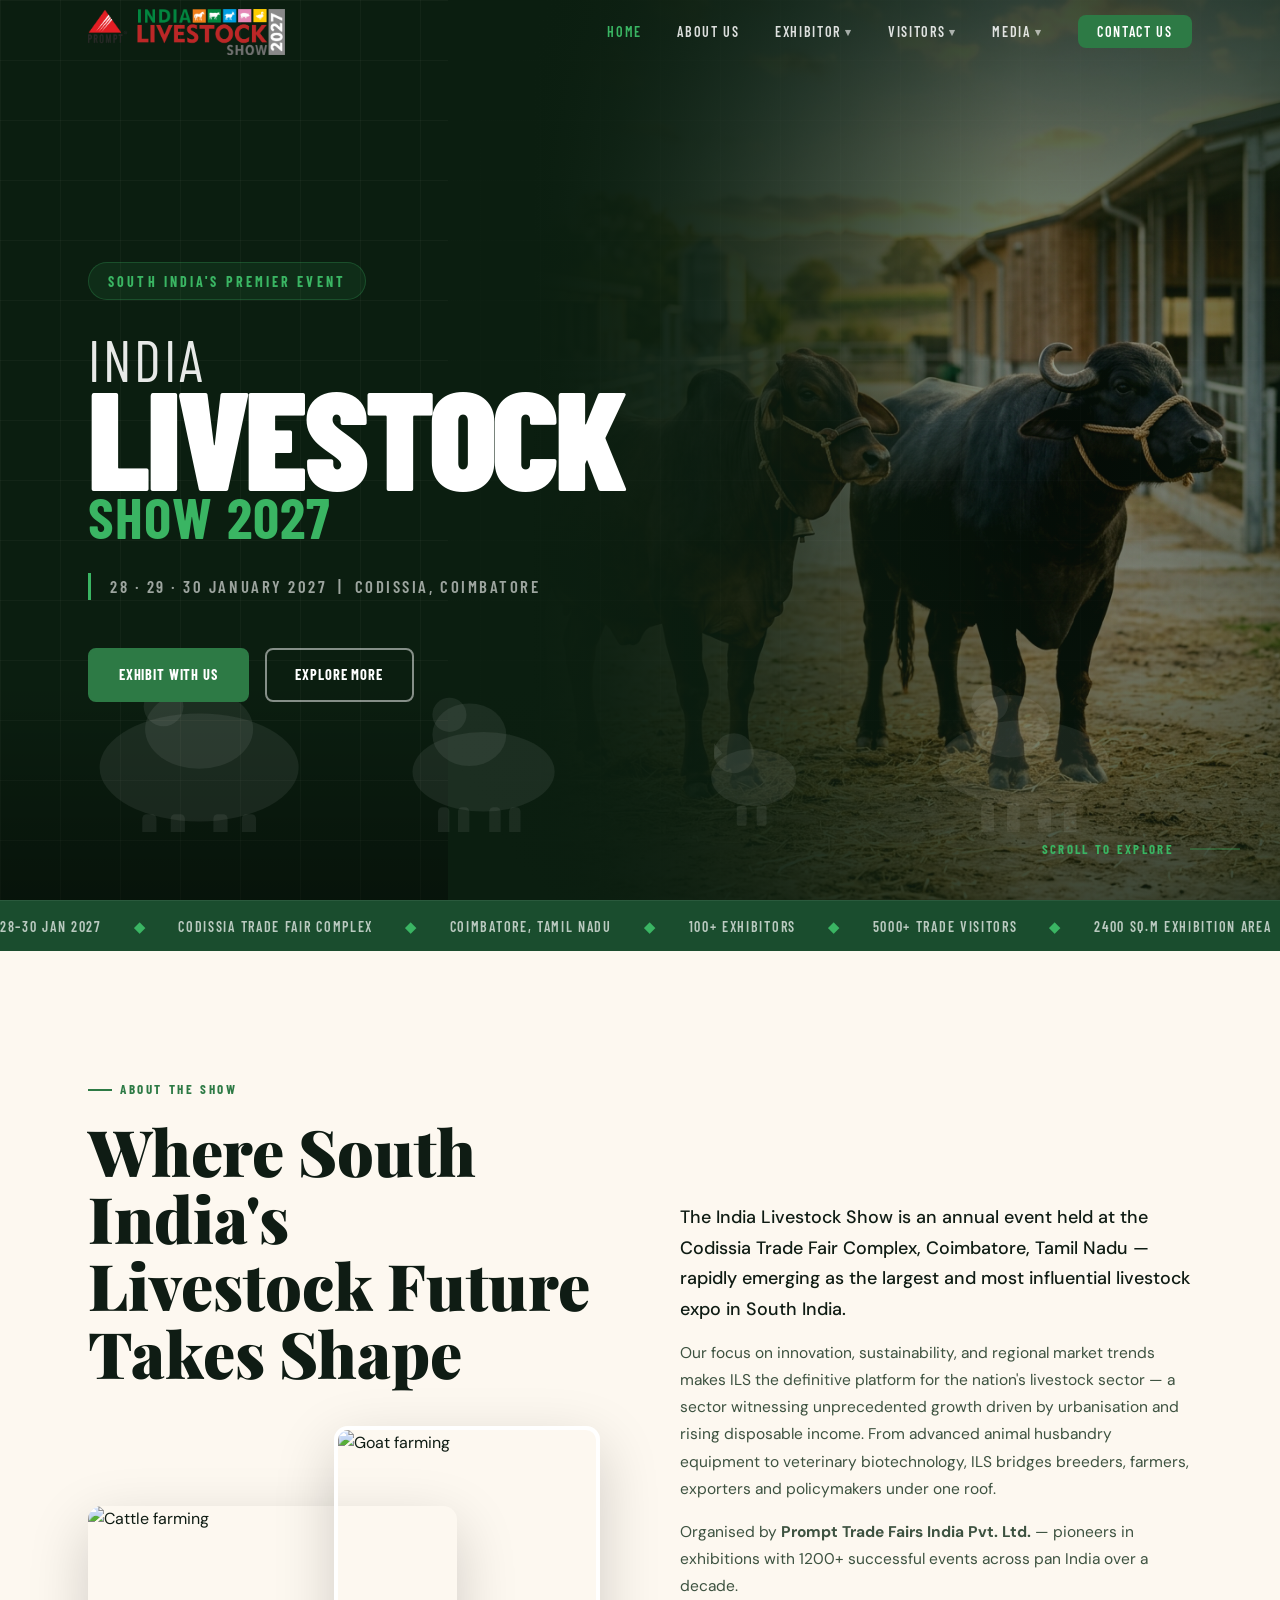
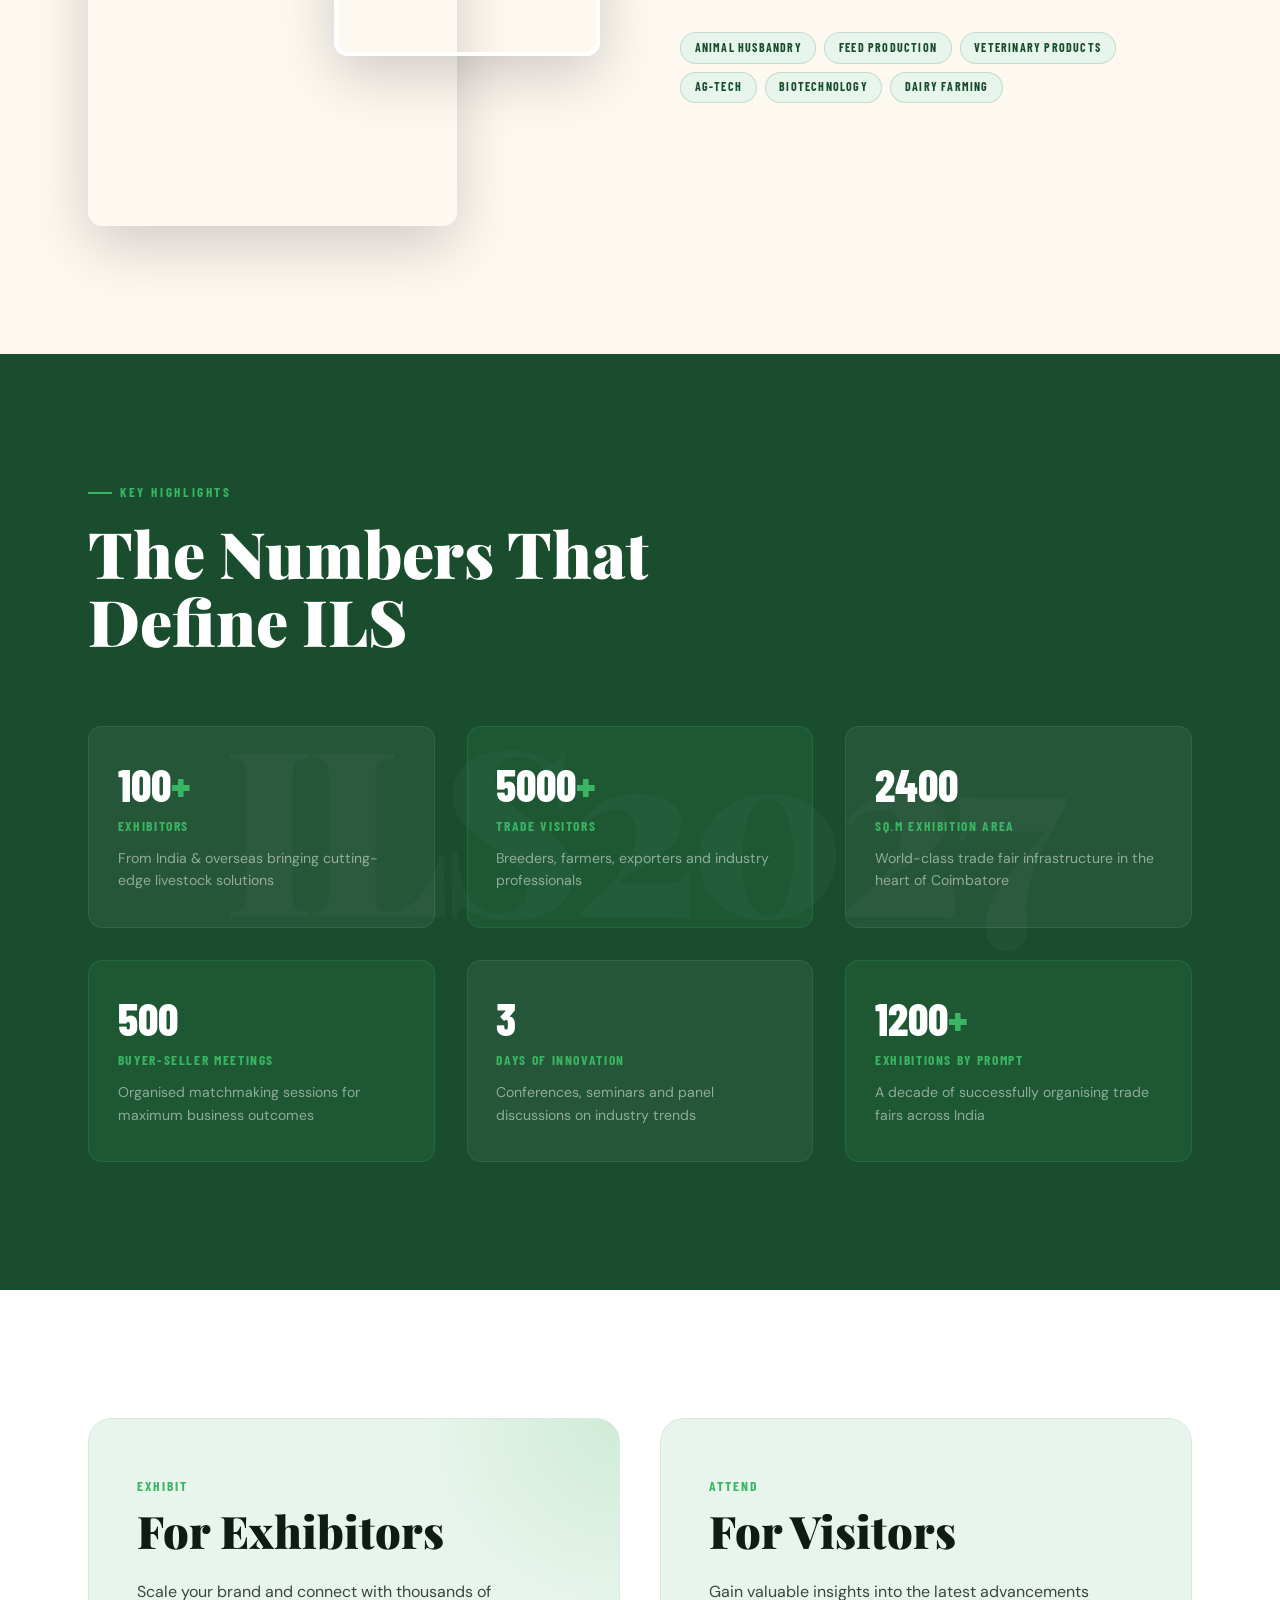
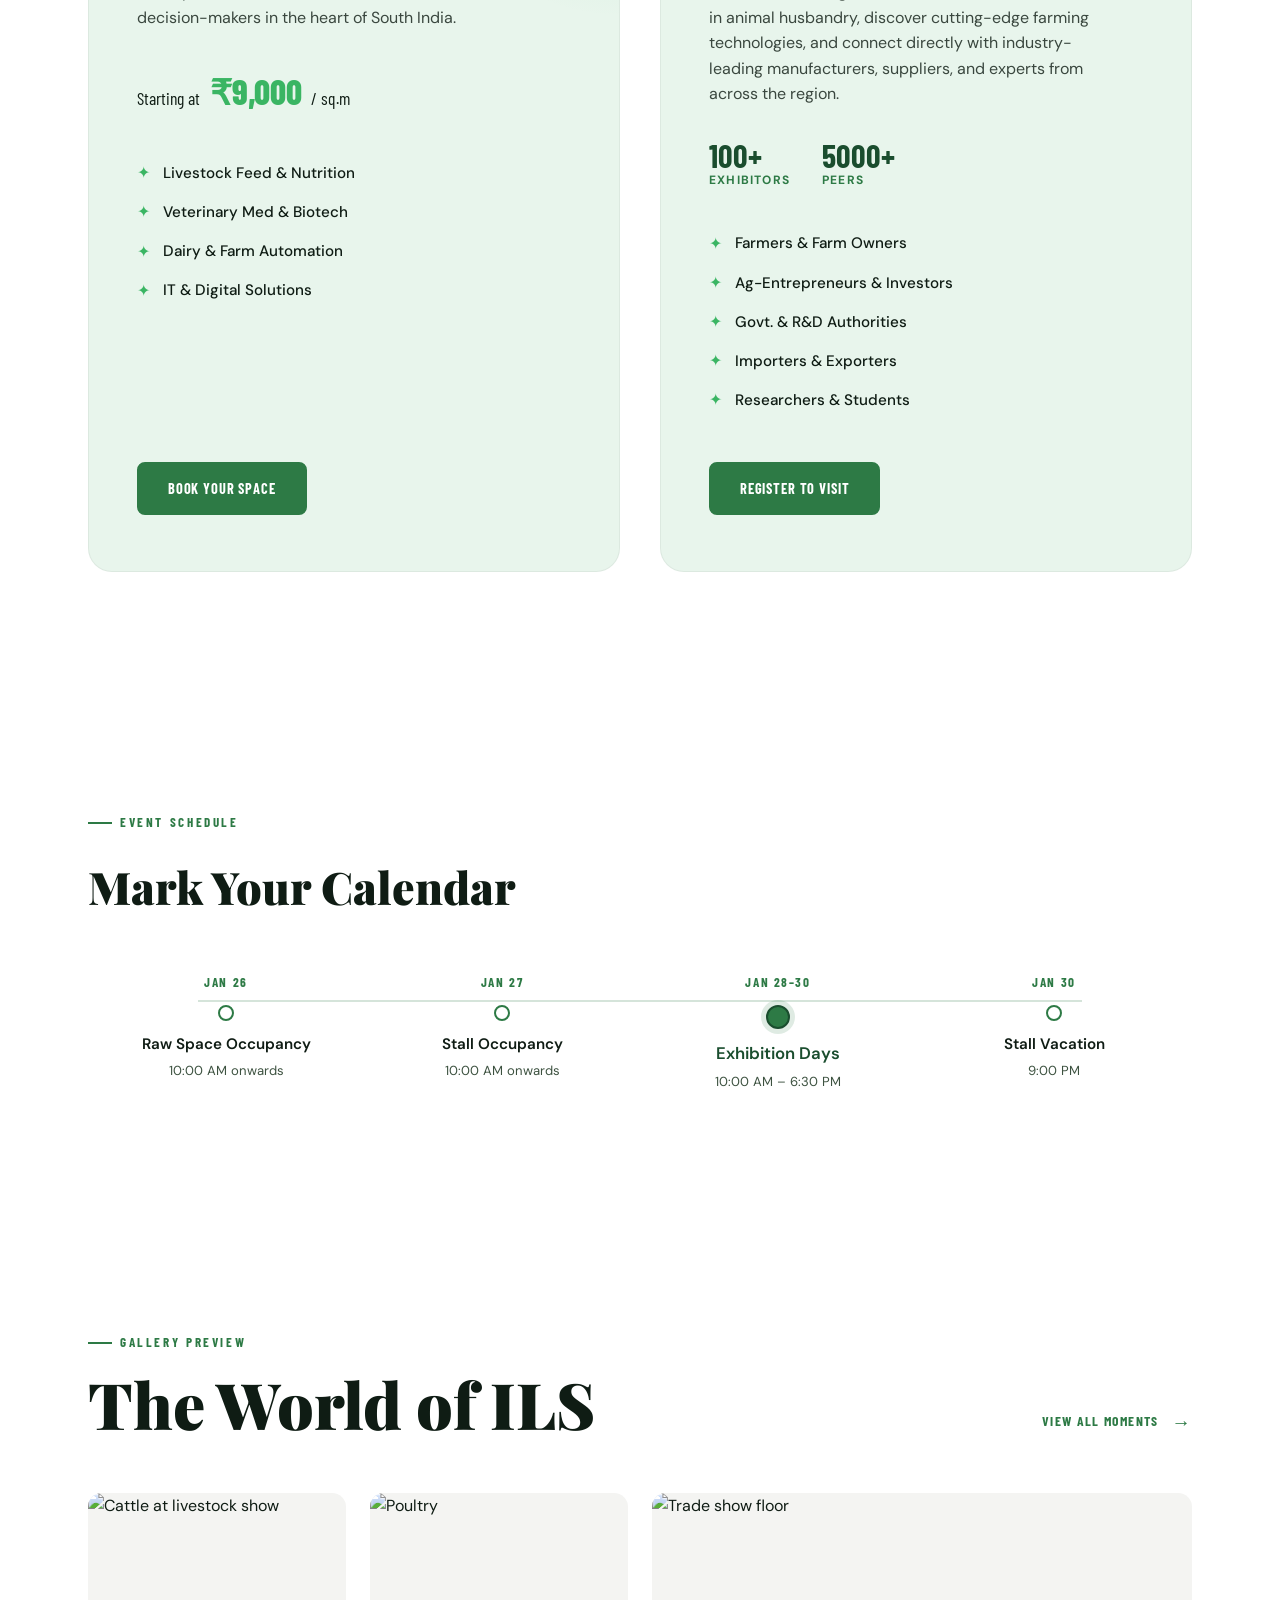
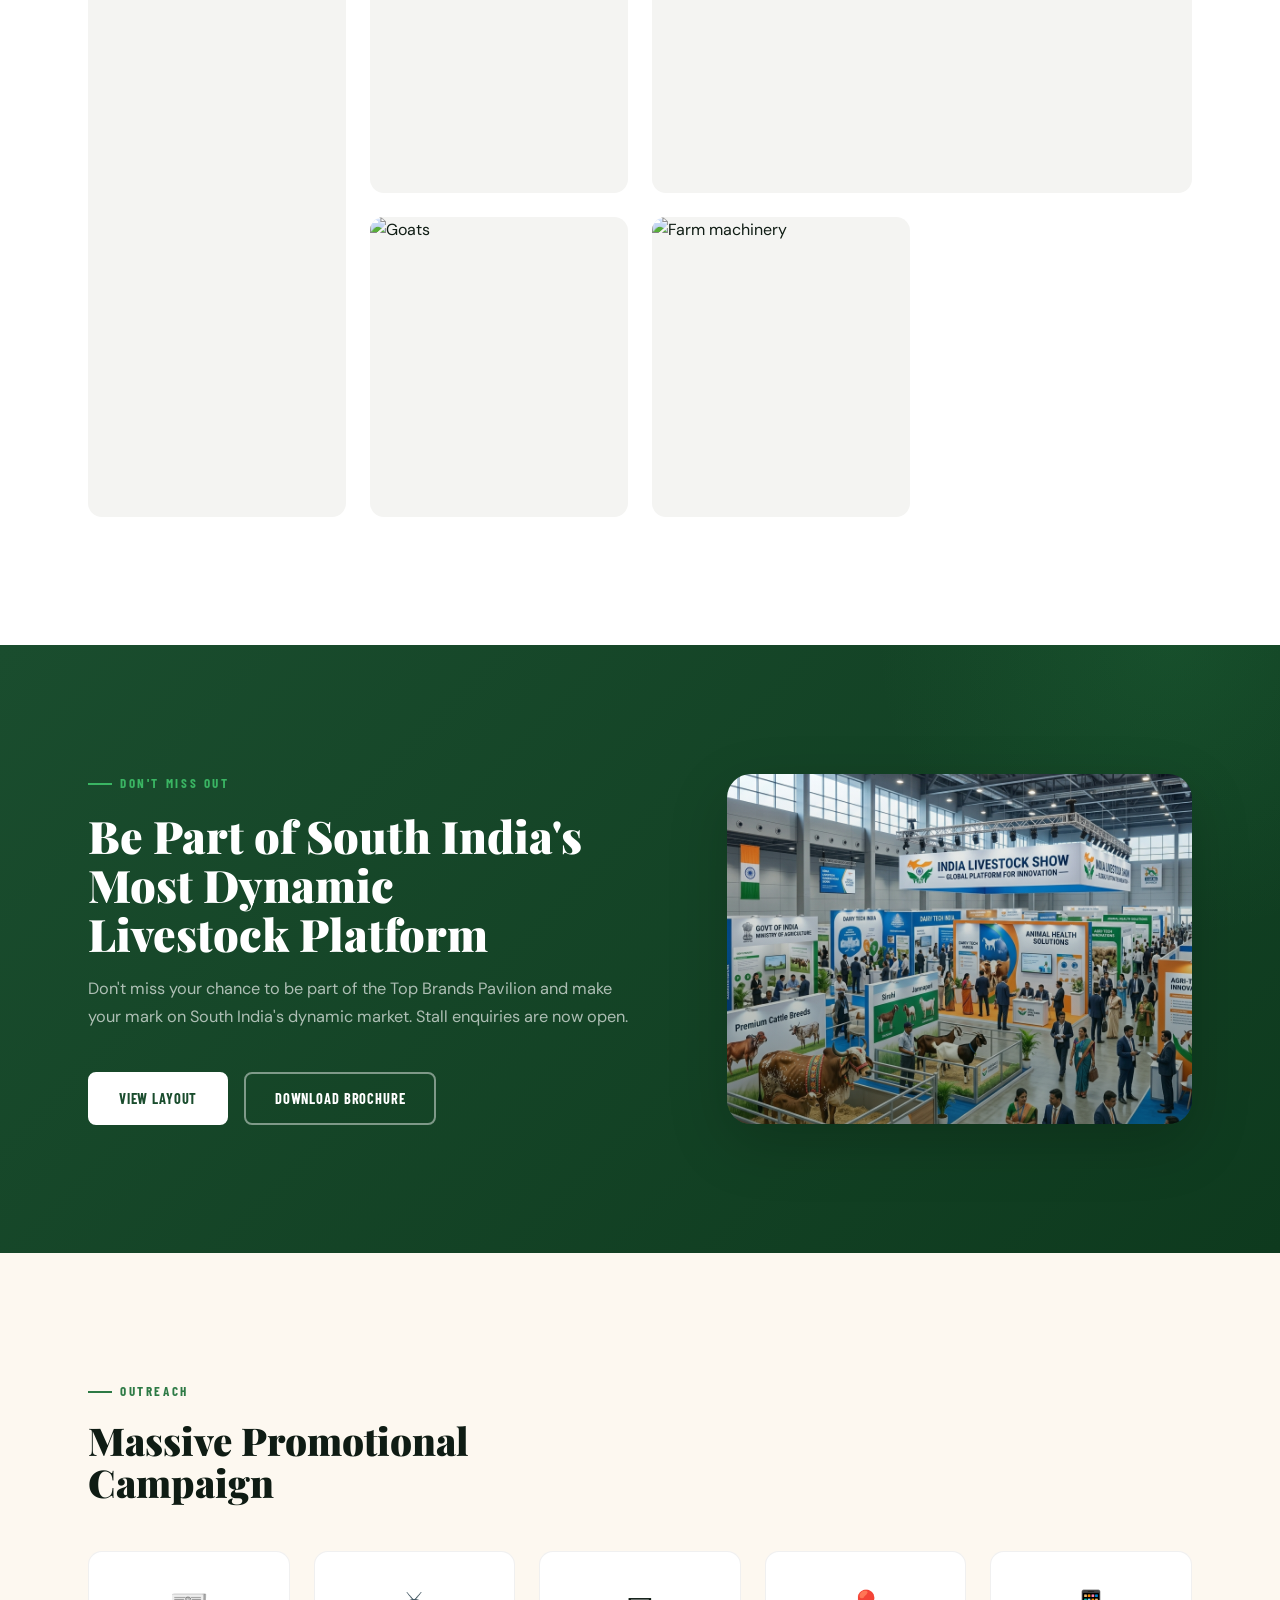
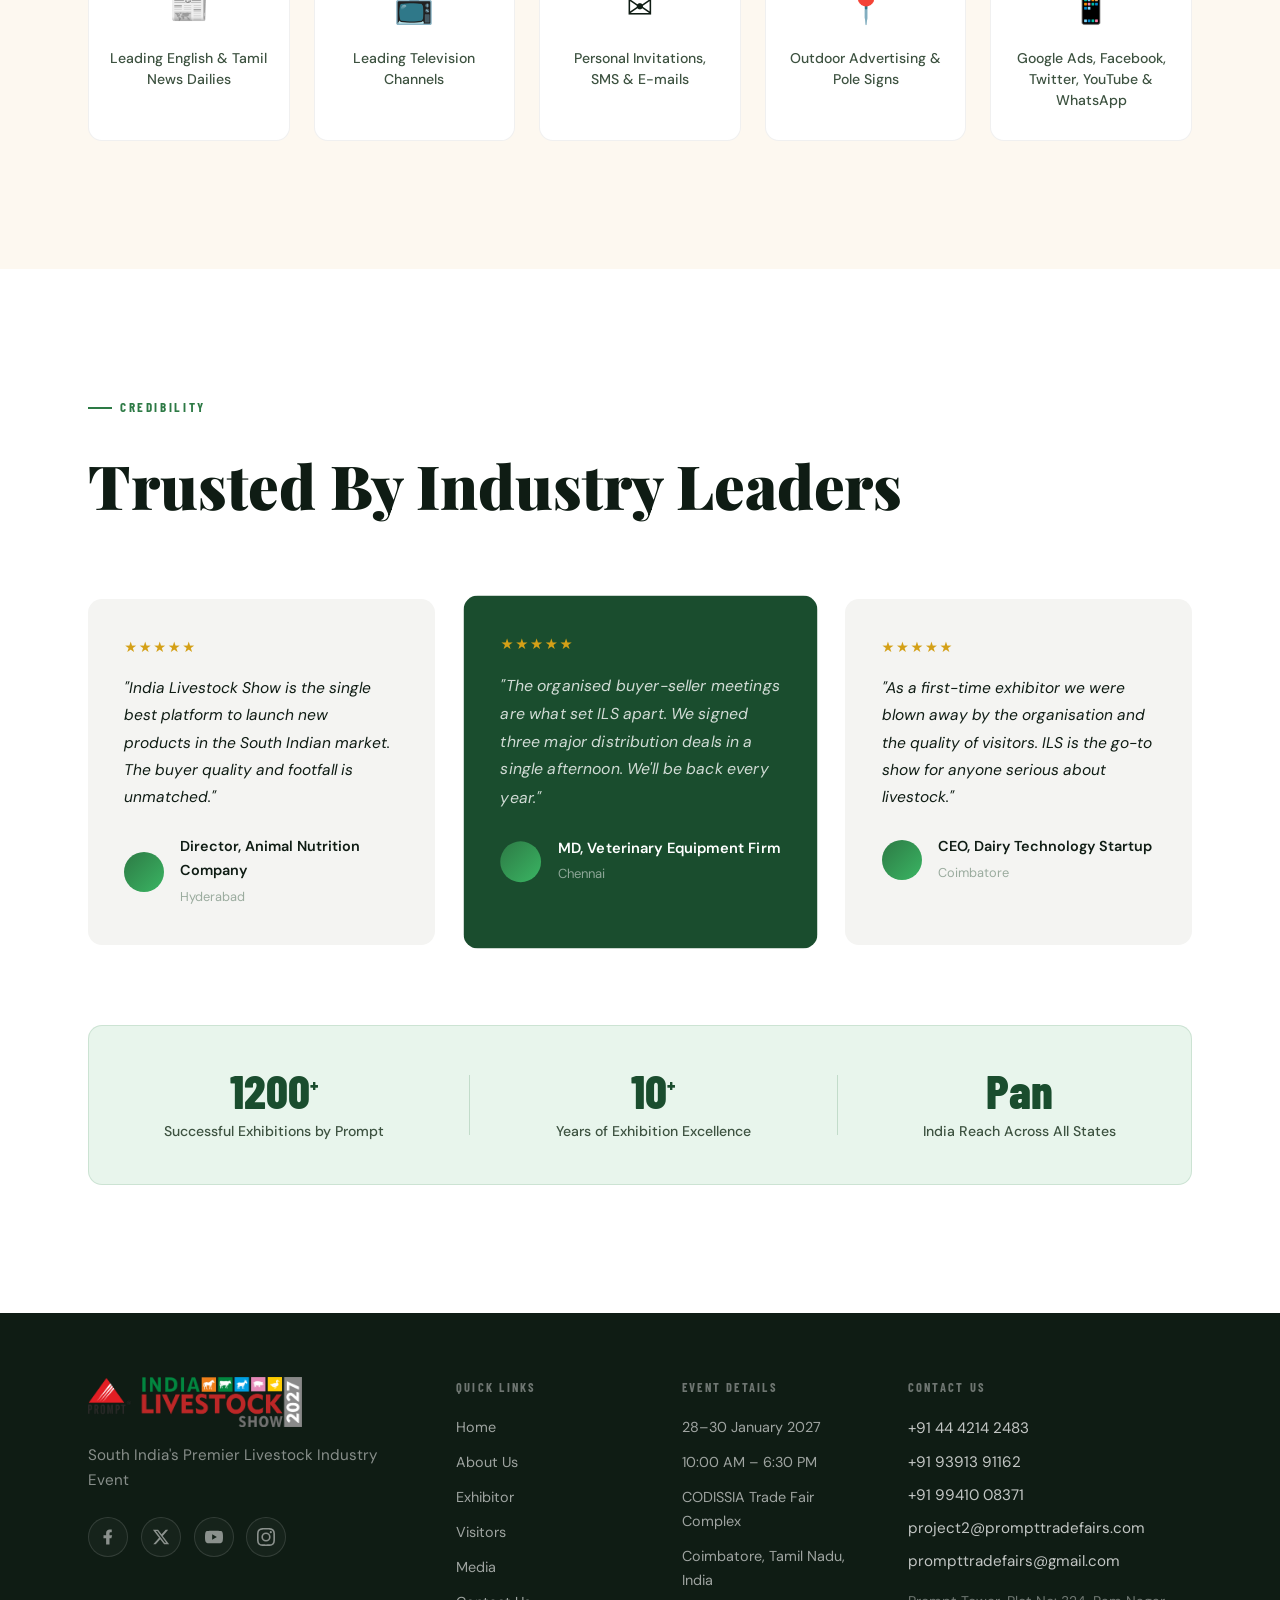
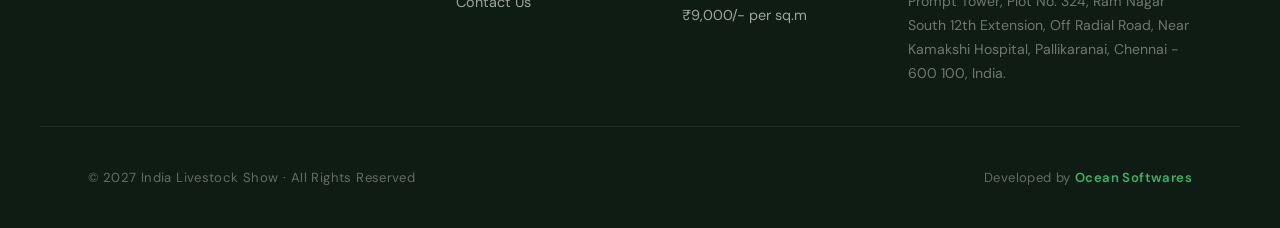
==== commit 4ed89b85: "other pages" ====
--- a/index.html
+++ b/index.html
@@ -1,2150 +1,46 @@
 <!DOCTYPE html>
 <html lang="en">
-
 <head>
   <meta charset="UTF-8" />
   <meta name="viewport" content="width=device-width, initial-scale=1.0" />
   <title>India Livestock Show 2027 | Coimbatore</title>
   <link rel="preconnect" href="https://fonts.googleapis.com">
   <link rel="preconnect" href="https://fonts.gstatic.com" crossorigin>
-  <link
-    href="https://fonts.googleapis.com/css2?family=Playfair+Display:wght@700;900&family=DM+Sans:wght@300;400;500;600&family=Barlow+Condensed:wght@600;700;800&display=swap"
-    rel="stylesheet">
-  <style>
-    /* =====================================================
-   INDIA LIVESTOCK SHOW 2027 — WEBSITE STYLESHEET
-   Senior-grade, modular, semantic CSS
-   ===================================================== */
-
-    /* === DESIGN TOKENS === */
-    :root {
-      --green-deep: #1a4d2e;
-      --green-mid: #2d7a45;
-      --green-bright: #3ab563;
-      --green-pale: #e8f5ec;
-      --red-accent: #c0392b;
-      --gold: #d4a017;
-      --cream: #fdf8f0;
-      --ink: #0f1c14;
-      --ink-soft: #3d5240;
-      --white: #ffffff;
-      --grey-light: #f4f4f2;
-      --grey-mid: #9aab9e;
-
-      --font-display: 'Playfair Display', Georgia, serif;
-      --font-condensed: 'Barlow Condensed', sans-serif;
-      --font-body: 'DM Sans', system-ui, sans-serif;
-
-      --radius-sm: 8px;
-      --radius-md: 14px;
-      --radius-lg: 24px;
-      --max-width: 1200px;
-      --container-padding: 3rem;
-
-      --shadow-card: 0 8px 40px rgba(0, 0, 0, 0.10);
-      --shadow-float: 0 20px 60px rgba(0, 0, 0, 0.18);
-
-      --transition: 0.4s cubic-bezier(0.2, 0.8, 0.2, 1);
-    }
-
-    /* === RESET & BASE === */
-    *,
-    *::before,
-    *::after {
-      box-sizing: border-box;
-      margin: 0;
-      padding: 0;
-    }
-
-    html {
-      scroll-behavior: smooth;
-    }
-
-    body {
-      font-family: var(--font-body);
-      font-size: 16px;
-      line-height: 1.65;
-      color: var(--ink);
-      background: var(--white);
-      overflow-x: hidden;
-    }
-
-    img {
-      display: block;
-      max-width: 100%;
-      height: auto;
-    }
-
-    a {
-      text-decoration: none;
-      color: inherit;
-    }
-
-    ul {
-      list-style: none;
-    }
-
-    /* === UTILITY === */
-    .section-label {
-      font-family: var(--font-condensed);
-      font-size: 0.82rem;
-      font-weight: 700;
-      letter-spacing: 0.2em;
-      text-transform: uppercase;
-      color: var(--green-mid);
-      margin-bottom: 1rem;
-      display: flex;
-      align-items: center;
-      gap: 0.5rem;
-    }
-
-    .section-label::before {
-      content: '';
-      display: inline-block;
-      width: 24px;
-      height: 2px;
-      background: var(--green-mid);
-      flex-shrink: 0;
-    }
-
-    .section-label--light {
-      color: var(--green-bright);
-    }
-
-    .section-label--light::before {
-      background: var(--green-bright);
-    }
-
-    .btn {
-      display: inline-flex;
-      align-items: center;
-      gap: 0.5rem;
-      padding: 0.8rem 1.8rem;
-      border-radius: var(--radius-sm);
-      font-family: var(--font-condensed);
-      font-size: 0.9rem;
-      font-weight: 700;
-      letter-spacing: 0.06em;
-      text-transform: uppercase;
-      cursor: pointer;
-      border: 2px solid transparent;
-      transition: var(--transition);
-    }
-
-    .btn--primary {
-      background: var(--green-mid);
-      color: var(--white);
-      border-color: var(--green-mid);
-    }
-
-    .btn--primary:hover {
-      background: var(--green-deep);
-      border-color: var(--green-deep);
-      transform: translateY(-2px);
-    }
-
-    .btn--ghost {
-      background: transparent;
-      color: var(--white);
-      border-color: rgba(255, 255, 255, 0.5);
-    }
-
-    .btn--ghost:hover {
-      background: rgba(255, 255, 255, 0.12);
-      border-color: var(--white);
-    }
-
-    .btn--outline {
-      background: transparent;
-      color: var(--green-deep);
-      border-color: var(--green-deep);
-    }
-
-    .btn--outline:hover {
-      background: var(--green-deep);
-      color: var(--white);
-    }
-
-    .btn--white {
-      background: var(--white);
-      color: var(--green-deep);
-      border-color: var(--white);
-    }
-
-    .btn--white:hover {
-      background: var(--cream);
-      transform: translateY(-2px);
-    }
-
-    .btn--ghost-white {
-      background: transparent;
-      color: var(--white);
-      border-color: rgba(255, 255, 255, 0.45);
-    }
-
-    .btn--ghost-white:hover {
-      background: rgba(255, 255, 255, 0.1);
-    }
-
-    /* ===========================
-   NAV
-   =========================== */
-    .nav {
-      position: fixed;
-      top: 0;
-      left: 0;
-      right: 0;
-      z-index: 100;
-      transition: background 0.4s, box-shadow 0.4s;
-      padding: 0 2rem;
-    }
-
-    .nav.scrolled {
-      background: rgba(10, 30, 16, 0.97);
-      box-shadow: 0 2px 20px rgba(0, 0, 0, 0.25);
-      backdrop-filter: blur(12px);
-    }
-
-    .nav__inner {
-      max-width: var(--max-width);
-      margin: 0 auto;
-      padding: 0 var(--container-padding);
-      display: flex;
-      align-items: center;
-      justify-content: space-between;
-      height: 64px;
-    }
-
-    .nav__logo-img {
-      height: 46px;
-      width: auto;
-      object-fit: contain;
-    }
-
-    .nav__links {
-      display: flex;
-      align-items: center;
-      gap: 2.2rem;
-    }
-
-    .nav__links a {
-      font-family: var(--font-condensed);
-      font-size: 0.88rem;
-      font-weight: 600;
-      letter-spacing: 0.12em;
-      text-transform: uppercase;
-      color: rgba(255, 255, 255, 0.85);
-      transition: color var(--transition);
-    }
-
-    .nav__links a:hover {
-      color: var(--green-bright);
-    }
-
-    .nav__cta {
-      background: var(--green-mid) !important;
-      color: var(--white) !important;
-      padding: 0.5rem 1.2rem;
-      border-radius: var(--radius-sm);
-    }
-
-    .nav__cta:hover {
-      background: var(--green-bright) !important;
-    }
-
-    .nav__burger {
-      display: none;
-      flex-direction: column;
-      gap: 5px;
-      background: none;
-      border: none;
-      cursor: pointer;
-      padding: 4px;
-    }
-
-    .nav__burger span {
-      display: block;
-      width: 24px;
-      height: 2px;
-      background: white;
-      border-radius: 2px;
-      transition: var(--transition);
-    }
-
-    /* ===========================
-   HERO
-   =========================== */
-    .hero {
-      min-height: 100vh;
-      background: #0b1e10;
-      position: relative;
-      display: flex;
-      align-items: center;
-      overflow: hidden;
-      padding-top: 64px;
-    }
-
-    .hero__bg-grid {
-      position: absolute;
-      inset: 0;
-      background-image:
-        linear-gradient(rgba(255, 255, 255, 0.03) 1px, transparent 1px),
-        linear-gradient(90deg, rgba(255, 255, 255, 0.03) 1px, transparent 1px);
-      background-size: 60px 60px;
-      pointer-events: none;
-    }
-
-    .hero__farm-strip {
-      position: absolute;
-      bottom: 0;
-      left: 0;
-      right: 0;
-      height: 220px;
-      background: linear-gradient(to top, rgba(0, 0, 0, 0.35) 0%, transparent 100%);
-      pointer-events: none;
-    }
-
-    .hero__content-wrapper {
-      max-width: var(--max-width);
-      margin: 0 auto;
-      padding: 0 var(--container-padding);
-      position: relative;
-      z-index: 5;
-      width: 100%;
-    }
-
-    .hero__content {
-      max-width: 800px;
-    }
-
-    .hero__eyebrow {
-      margin-bottom: 2rem;
-    }
-
-    .hero__badge {
-      display: inline-block;
-      font-family: var(--font-condensed);
-      font-size: 0.88rem;
-      font-weight: 700;
-      letter-spacing: 0.22em;
-      text-transform: uppercase;
-      color: var(--green-bright);
-      background: rgba(58, 181, 99, 0.1);
-      border: 1px solid rgba(58, 181, 99, 0.25);
-      padding: 0.4rem 1.2rem;
-      border-radius: 100px;
-    }
-
-    .hero__headline {
-      font-family: var(--font-display);
-      line-height: 0.95;
-      color: var(--white);
-      margin-bottom: 1.8rem;
-    }
-
-    .hero__headline--line1 {
-      display: block;
-      font-family: var(--font-condensed);
-      font-size: clamp(1.8rem, 4.5vw, 3.8rem);
-      font-weight: 400;
-      text-transform: uppercase;
-      letter-spacing: 0.05em;
-      color: rgba(255, 255, 255, 0.9);
-      margin-bottom: -0.2em;
-    }
-
-    .hero__headline--line2 {
-      display: block;
-      font-family: var(--font-condensed);
-      font-size: clamp(4rem, 11vw, 10rem);
-      color: var(--white);
-      font-weight: 900;
-      letter-spacing: -0.03em;
-      line-height: 0.85;
-      text-transform: uppercase;
-    }
-
-    .hero__headline--line3 {
-      display: block;
-      font-family: var(--font-condensed);
-      font-size: clamp(1.8rem, 4.5vw, 4.2rem);
-      font-weight: 700;
-      text-transform: uppercase;
-      letter-spacing: 0.02em;
-      color: var(--green-bright);
-      margin-top: -0.1em;
-    }
-
-    .hero__headline--line3 em {
-      font-style: normal;
-      color: var(--green-bright);
-    }
-
-    .hero__sub {
-      font-family: var(--font-condensed);
-      font-size: 1.05rem;
-      font-weight: 600;
-      letter-spacing: 0.15em;
-      text-transform: uppercase;
-      color: rgba(255, 255, 255, 0.6);
-      margin-bottom: 3rem;
-      border-left: 3px solid var(--green-bright);
-      padding-left: 1.2rem;
-    }
-
-    .hero__actions {
-      display: flex;
-      flex-wrap: wrap;
-      gap: 1rem;
-    }
-
-    .hero__animal-silhouettes {
-      position: absolute;
-      bottom: 60px;
-      left: 0;
-      right: 0;
-      z-index: 1;
-      pointer-events: none;
-    }
-
-    .hero__animal-silhouettes svg {
-      width: 100%;
-      height: auto;
-    }
-
-    /* Visual Background Elements */
-    .hero__visual {
-      position: absolute;
-      top: 0;
-      right: 0;
-      bottom: 0;
-      width: 65%;
-      z-index: 1;
-      pointer-events: none;
-    }
-
-    .hero__image-fade {
-      position: absolute;
-      inset: 0;
-      overflow: hidden;
-    }
-
-    .hero__visual-img {
-      width: 100%;
-      height: 100%;
-      object-fit: cover;
-      opacity: 0.6;
-      filter: saturate(1.2) contrast(1.1);
-      mask-image: linear-gradient(to left, black 30%, transparent 90%);
-      -webkit-mask-image: linear-gradient(to left, black 30%, transparent 90%);
-    }
-
-    .hero__visual-overlay {
-      position: absolute;
-      inset: 0;
-      background: radial-gradient(circle at 75% 50%, transparent 0%, #0b1e10 90%);
-    }
-
-    .hero__scroll-hint {
-      position: absolute;
-      bottom: 2.5rem;
-      right: 2.5rem;
-      display: flex;
-      align-items: center;
-      gap: 1rem;
-      font-family: var(--font-condensed);
-      font-size: 0.8rem;
-      font-weight: 700;
-      letter-spacing: 0.18em;
-      text-transform: uppercase;
-      color: var(--green-bright);
-      z-index: 10;
-    }
-
-    .hero__scroll-line {
-      width: 50px;
-      height: 2px;
-      background: rgba(58, 181, 99, 0.3);
-      position: relative;
-      overflow: hidden;
-    }
-
-    .hero__card-label {
-      font-family: var(--font-condensed);
-      font-size: 0.7rem;
-      font-weight: 700;
-      letter-spacing: 0.1em;
-      text-transform: uppercase;
-      color: var(--green-mid);
-    }
-
-    .hero__card-val {
-      font-family: var(--font-display);
-      font-size: 1.5rem;
-      font-weight: 900;
-      color: var(--ink);
-    }
-
-    @keyframes scrollLine {
-      0% {
-        transform: translateY(-10px);
-        opacity: 0;
-      }
-
-      50% {
-        transform: translateY(0);
-        opacity: 1;
-      }
-
-      100% {
-        transform: translateY(10px);
-        opacity: 0;
-      }
-    }
-
-    .hero__scroll-line::after {
-      content: '';
-      position: absolute;
-      top: 5px;
-      left: 50%;
-      transform: translateX(-50%);
-      width: 2px;
-      height: 6px;
-      background: var(--green-bright);
-      border-radius: 2px;
-      animation: scrollLine 2s infinite;
-    }
-
-    section {
-      scroll-margin-top: 64px;
-    }
-
-    /* ===========================
-   TICKER
-   =========================== */
-    .ticker {
-      background: var(--green-deep);
-      overflow: hidden;
-      padding: 0.85rem 0;
-      border-top: 1px solid rgba(255, 255, 255, 0.07);
-    }
-
-    .ticker__inner {
-      display: flex;
-      gap: 2rem;
-      white-space: nowrap;
-      animation: ticker 28s linear infinite;
-      width: max-content;
-      font-family: var(--font-condensed);
-      font-size: 0.88rem;
-      font-weight: 600;
-      letter-spacing: 0.12em;
-      text-transform: uppercase;
-      color: rgba(255, 255, 255, 0.7);
-    }
-
-    .ticker__dot {
-      color: var(--green-bright);
-    }
-
-    @keyframes ticker {
-      0% {
-        transform: translateX(0);
-      }
-
-      100% {
-        transform: translateX(-50%);
-      }
-    }
-
-    /* ===========================
-   ABOUT
-   =========================== */
-    .about {
-      background: var(--cream);
-      padding: 8rem 0;
-    }
-
-    .about__container {
-      max-width: var(--max-width);
-      margin: 0 auto;
-      padding: 0 var(--container-padding);
-      display: grid;
-      grid-template-columns: 1fr 1fr;
-      gap: 5rem;
-      align-items: center;
-    }
-
-    .about__heading {
-      font-family: var(--font-display);
-      font-size: clamp(2.4rem, 5vw, 4rem);
-      font-weight: 900;
-      line-height: 1.05;
-      color: var(--ink);
-      margin-bottom: 2.5rem;
-    }
-
-    .about__img-stack {
-      position: relative;
-      height: 400px;
-    }
-
-    .about__img-card {
-      position: absolute;
-      border-radius: var(--radius-md);
-      overflow: hidden;
-      box-shadow: var(--shadow-float);
-    }
-
-    .about__img-card img {
-      width: 100%;
-      height: 100%;
-      object-fit: cover;
-      display: block;
-    }
-
-    .about__img-card--1 {
-      width: 72%;
-      height: 320px;
-      bottom: 0;
-      left: 0;
-    }
-
-    .about__img-card--2 {
-      width: 52%;
-      height: 230px;
-      top: 0;
-      right: 0;
-      border: 4px solid var(--white);
-    }
-
-    .about__lead {
-      font-size: 1.12rem;
-      font-weight: 500;
-      color: var(--ink);
-      margin-bottom: 1rem;
-      line-height: 1.7;
-    }
-
-    .about__body {
-      font-size: 0.97rem;
-      color: var(--ink-soft);
-      margin-bottom: 1rem;
-      line-height: 1.75;
-    }
-
-    .about__tags {
-      display: flex;
-      flex-wrap: wrap;
-      gap: 0.5rem;
-      margin-top: 2rem;
-    }
-
-    .about__tags span {
-      font-family: var(--font-condensed);
-      font-size: 0.75rem;
-      font-weight: 700;
-      letter-spacing: 0.1em;
-      text-transform: uppercase;
-      background: var(--green-pale);
-      color: var(--green-deep);
-      border: 1px solid rgba(45, 122, 69, 0.2);
-      padding: 0.3rem 0.85rem;
-      border-radius: 100px;
-    }
-
-    /* ===========================
-   STATS
-   =========================== */
-    .stats {
-      background: var(--green-deep);
-      padding: 8rem 0;
-      position: relative;
-      overflow: hidden;
-    }
-
-    .stats__bg-text {
-      position: absolute;
-      top: 50%;
-      left: 50%;
-      transform: translate(-50%, -50%);
-      font-family: var(--font-display);
-      font-size: clamp(8rem, 18vw, 22rem);
-      font-weight: 900;
-      color: rgba(255, 255, 255, 0.03);
-      letter-spacing: -0.04em;
-      white-space: nowrap;
-      pointer-events: none;
-      user-select: none;
-    }
-
-    .stats__container {
-      max-width: var(--max-width);
-      margin: 0 auto;
-      padding: 0 var(--container-padding);
-      position: relative;
-      z-index: 1;
-    }
-
-    .stats__heading {
-      font-family: var(--font-display);
-      font-size: clamp(2.4rem, 5vw, 4rem);
-      font-weight: 900;
-      color: var(--white);
-      margin-bottom: 4.5rem;
-      line-height: 1.05;
-    }
-
-    .stats__grid {
-      display: grid;
-      grid-template-columns: repeat(3, 1fr);
-      gap: 2rem;
-    }
-
-    .stats__card {
-      background: rgba(255, 255, 255, 0.05);
-      border: 1px solid rgba(255, 255, 255, 0.08);
-      border-radius: var(--radius-md);
-      padding: 2.2rem 1.8rem;
-      transition: var(--transition);
-    }
-
-    .stats__card:hover {
-      background: rgba(255, 255, 255, 0.09);
-      transform: translateY(-4px);
-      border-color: rgba(58, 181, 99, 0.3);
-    }
-
-    .stats__card--accent {
-      background: rgba(58, 181, 99, 0.1);
-      border-color: rgba(58, 181, 99, 0.2);
-    }
-
-    .stats__num {
-      font-family: var(--font-condensed);
-      font-size: clamp(1.8rem, 3.5vw, 2.8rem);
-      font-weight: 800;
-      color: var(--white);
-      line-height: 1;
-      margin-bottom: 0.5rem;
-    }
-
-    .stats__num span {
-      color: var(--green-bright);
-    }
-
-    .stats__label {
-      font-family: var(--font-condensed);
-      font-size: 0.85rem;
-      font-weight: 700;
-      letter-spacing: 0.12em;
-      text-transform: uppercase;
-      color: var(--green-bright);
-      margin-bottom: 0.6rem;
-    }
-
-    .stats__desc {
-      font-size: 0.88rem;
-      color: rgba(255, 255, 255, 0.5);
-      line-height: 1.6;
-    }
-
-    /* ===========================
-   PARTICIPATE
-   =========================== */
-    .participate {
-      background: var(--white);
-      padding: 8rem 0;
-    }
-
-    .participate__container {
-      max-width: var(--max-width);
-      margin: 0 auto;
-      padding: 0 var(--container-padding);
-      display: grid;
-      grid-template-columns: 1fr 1fr;
-      gap: 2.5rem;
-    }
-
-    .participate__path {
-      position: relative;
-      border-radius: var(--radius-lg);
-      overflow: hidden;
-      padding: 3.5rem 3rem;
-      transition: var(--transition);
-      border: 1px solid rgba(0, 0, 0, 0.05);
-      background: var(--green-pale);
-      color: var(--ink);
-      display: flex;
-      flex-direction: column;
-    }
-
-    .participate__content {
-      display: flex;
-      flex-direction: column;
-      flex: 1;
-    }
-
-    .participate__path--exhibitor,
-    .participate__path--visitor {
-      /* Base styles inherited from .participate__path */
-    }
-
-    .participate__path:hover {
-      transform: translateY(-8px);
-      box-shadow: var(--shadow-float);
-      background: var(--green-deep);
-      color: var(--white);
-    }
-
-    .participate__bg-accent {
-      position: absolute;
-      top: 0;
-      right: 0;
-      width: 200px;
-      height: 200px;
-      background: radial-gradient(circle at top right, rgba(58, 181, 99, 0.15), transparent 70%);
-      pointer-events: none;
-    }
-
-    .participate__label {
-      font-family: var(--font-condensed);
-      font-size: 0.85rem;
-      font-weight: 700;
-      letter-spacing: 0.15em;
-      text-transform: uppercase;
-      color: var(--green-bright);
-      margin-bottom: 0.5rem;
-    }
-
-    .participate__heading {
-      font-family: var(--font-display);
-      font-size: clamp(2rem, 3.5vw, 3rem);
-      font-weight: 900;
-      line-height: 1.1;
-      margin-bottom: 1.5rem;
-    }
-
-    .participate__lead {
-      font-size: 1rem;
-      line-height: 1.6;
-      opacity: 0.8;
-      margin-bottom: 2rem;
-      max-width: 90%;
-    }
-
-    .participate__price,
-    .participate__stats {
-      margin-bottom: 2.5rem;
-      display: flex;
-      align-items: baseline;
-      gap: 0.6rem;
-    }
-
-    .participate__price {
-      font-family: var(--font-condensed);
-      font-size: 1.1rem;
-      color: inherit;
-    }
-
-    .participate__price span {
-      font-size: 2.2rem;
-      font-weight: 800;
-      color: var(--green-bright);
-    }
-
-    .participate__stats {
-      gap: 2rem;
-    }
-
-    .mini-stat {
-      display: flex;
-      flex-direction: column;
-    }
-
-    .mini-stat strong {
-      font-family: var(--font-condensed);
-      font-size: 2rem;
-      color: var(--green-deep);
-      line-height: 1;
-      transition: color var(--transition);
-    }
-
-    .participate__path:hover .mini-stat strong {
-      color: var(--white);
-    }
-
-    .mini-stat span {
-      font-size: 0.75rem;
-      text-transform: uppercase;
-      letter-spacing: 0.1em;
-      color: var(--green-mid);
-      font-weight: 700;
-      transition: color var(--transition);
-    }
-
-    .participate__path:hover .mini-stat span {
-      color: rgba(255, 255, 255, 0.7);
-    }
-
-    .participate__feature-list {
-      display: grid;
-      grid-template-columns: 1fr;
-      gap: 0.8rem;
-      margin-bottom: 3rem;
-    }
-
-    .participate__feature-list li {
-      font-size: 0.95rem;
-      font-weight: 500;
-      display: flex;
-      align-items: center;
-      gap: 0.8rem;
-    }
-
-    .participate__feature-list li span {
-      color: var(--green-bright);
-      font-size: 1rem;
-    }
-
-    .participate__actions {
-      display: flex;
-      align-items: center;
-      gap: 1.5rem;
-      margin-top: auto;
-    }
-
-    .participate__note {
-      font-size: 0.75rem;
-      font-style: italic;
-      opacity: 0.6;
-      color: inherit;
-    }
-
-    .participate__path:hover .btn--outline {
-      background: var(--white);
-      color: var(--green-deep);
-      border-color: var(--white);
-    }
-
-    .participate__path:hover .btn--primary {
-      background: var(--white);
-      color: var(--green-deep);
-      border-color: var(--white);
-    }
-
-    /* ===========================
-   TIMELINE
-   =========================== */
-    .timeline {
-      background-image: url('exhibition_bg.png');
-      background-attachment: fixed;
-      background-size: cover;
-      background-position: center;
-      padding: 7rem 0;
-      position: relative;
-      overflow: hidden;
-    }
-
-    .timeline::before {
-      content: '';
-      position: absolute;
-      inset: 0;
-      background: rgba(255, 255, 255, 0.9);
-      z-index: 1;
-    }
-
-    .timeline__container {
-      max-width: var(--max-width);
-      margin: 0 auto;
-      padding: 0 var(--container-padding);
-      position: relative;
-      z-index: 2;
-    }
-
-    .timeline__heading {
-      font-family: var(--font-display);
-      font-size: clamp(2rem, 3.5vw, 3rem);
-      font-weight: 900;
-      color: var(--ink);
-      margin-bottom: 3rem;
-    }
-
-    .timeline__track {
-      display: grid;
-      grid-template-columns: repeat(4, 1fr);
-      gap: 0;
-      position: relative;
-    }
-
-    .timeline__track::before {
-      content: '';
-      position: absolute;
-      top: 28px;
-      left: 10%;
-      right: 10%;
-      height: 2px;
-      background: rgba(45, 122, 69, 0.2);
-      z-index: 0;
-    }
-
-    .timeline__item {
-      display: flex;
-      flex-direction: column;
-      align-items: center;
-      text-align: center;
-      gap: 0.7rem;
-      position: relative;
-      z-index: 1;
-    }
-
-    .timeline__date {
-      font-family: var(--font-condensed);
-      font-size: 0.82rem;
-      font-weight: 700;
-      letter-spacing: 0.12em;
-      text-transform: uppercase;
-      color: var(--green-mid);
-    }
-
-    .timeline__dot {
-      width: 16px;
-      height: 16px;
-      background: var(--white);
-      border: 2px solid var(--green-mid);
-      border-radius: 50%;
-    }
-
-    .timeline__dot--main {
-      width: 24px;
-      height: 24px;
-      background: var(--green-mid);
-      border-color: var(--green-deep);
-      box-shadow: 0 0 0 5px rgba(45, 122, 69, 0.15);
-    }
-
-    .timeline__text {
-      display: flex;
-      flex-direction: column;
-      gap: 0.2rem;
-    }
-
-    .timeline__text strong {
-      font-size: 0.95rem;
-      color: var(--ink);
-      font-weight: 600;
-    }
-
-    .timeline__text span {
-      font-size: 0.82rem;
-      color: var(--ink-soft);
-    }
-
-    .timeline__item--main .timeline__text strong {
-      color: var(--green-deep);
-      font-size: 1.05rem;
-    }
-
-    /* ===========================
-   MEDIA GALLERY
-   =========================== */
-    .media {
-      background: var(--white);
-      padding: 8rem 0;
-    }
-
-    .media__container {
-      max-width: var(--max-width);
-      margin: 0 auto;
-      padding: 0 var(--container-padding);
-    }
-
-    .media__header {
-      display: flex;
-      justify-content: space-between;
-      align-items: flex-end;
-      margin-bottom: 3.5rem;
-    }
-
-    .media__heading {
-      font-family: var(--font-display);
-      font-size: clamp(2.4rem, 5vw, 4rem);
-      font-weight: 900;
-      color: var(--ink);
-      line-height: 1.05;
-    }
-
-    .media__grid {
-      display: grid;
-      grid-template-columns: repeat(4, 1fr);
-      grid-template-rows: repeat(2, 300px);
-      gap: 1.5rem;
-    }
-
-    .media__cell {
-      position: relative;
-      overflow: hidden;
-      border-radius: var(--radius-md);
-      background: var(--grey-light);
-    }
-
-    .media__cell img {
-      width: 100%;
-      height: 100%;
-      object-fit: cover;
-      transition: transform 0.8s cubic-bezier(0.2, 0.8, 0.2, 1);
-    }
-
-    .media__cell:hover img {
-      transform: scale(1.1);
-    }
-
-    .media__cell--v {
-      grid-row: span 2;
-    }
-
-    .media__cell--h {
-      grid-column: span 2;
-    }
-
-    .media__info {
-      position: absolute;
-      bottom: 0;
-      left: 0;
-      right: 0;
-      padding: 1.5rem;
-      background: linear-gradient(to top, rgba(0, 0, 0, 0.8) 0%, transparent 100%);
-      color: var(--white);
-      opacity: 0;
-      transform: translateY(10px);
-      transition: all 0.4s ease;
-    }
-
-    .media__cell:hover .media__info {
-      opacity: 1;
-      transform: translateY(0);
-    }
-
-    .media__info span {
-      font-family: var(--font-condensed);
-      font-size: 0.75rem;
-      font-weight: 700;
-      letter-spacing: 0.1em;
-      text-transform: uppercase;
-      color: var(--green-bright);
-    }
-
-    .media__info h4 {
-      font-family: var(--font-display);
-      font-size: 1.2rem;
-      margin-top: 0.3rem;
-    }
-
-    .media__view-all {
-      display: inline-flex;
-      align-items: center;
-      gap: 0.8rem;
-      font-family: var(--font-condensed);
-      font-size: 0.85rem;
-      font-weight: 700;
-      text-transform: uppercase;
-      letter-spacing: 0.1em;
-      color: var(--green-mid);
-      transition: var(--transition);
-    }
-
-    .media__view-all:hover {
-      color: var(--green-bright);
-      letter-spacing: 0.15em;
-    }
-
-    .media__view-all::after {
-      content: '→';
-      font-size: 1.2rem;
-    }
-
-    /* ===========================
-   BROCHURE CTA
-   =========================== */
-    .brochure {
-      background: linear-gradient(135deg, var(--green-deep) 0%, #0e3a1e 100%);
-      padding: 8rem 0;
-      position: relative;
-      overflow: hidden;
-    }
-
-    .brochure::before {
-      content: '';
-      position: absolute;
-      top: -50%;
-      right: -15%;
-      width: 600px;
-      height: 600px;
-      border-radius: 50%;
-      background: radial-gradient(circle, rgba(58, 181, 99, 0.12) 0%, transparent 70%);
-      pointer-events: none;
-    }
-
-    .brochure__container {
-      max-width: var(--max-width);
-      margin: 0 auto;
-      padding: 0 var(--container-padding);
-      display: grid;
-      grid-template-columns: 1.2fr 1fr;
-      gap: 5rem;
-      align-items: center;
-    }
-
-    .brochure__left h2 {
-      font-family: var(--font-display);
-      font-size: clamp(1.8rem, 3.5vw, 2.8rem);
-      font-weight: 900;
-      color: var(--white);
-      line-height: 1.1;
-      margin-bottom: 1rem;
-    }
-
-    .brochure__left p {
-      color: rgba(255, 255, 255, 0.65);
-      margin-bottom: 2.5rem;
-      font-size: 1.02rem;
-      line-height: 1.75;
-    }
-
-    .brochure__actions {
-      display: flex;
-      flex-wrap: wrap;
-      gap: 1rem;
-    }
-
-    .brochure__card {
-      background: rgba(255, 255, 255, 0.06);
-      border: 1px solid rgba(255, 255, 255, 0.12);
-      border-radius: var(--radius-lg);
-      padding: 2.5rem;
-      text-align: center;
-      backdrop-filter: blur(10px);
-    }
-
-    .brochure__timer {
-      display: flex;
-      justify-content: center;
-      gap: 1.5rem;
-      margin-bottom: 1.5rem;
-    }
-
-    .timer-item {
-      display: flex;
-      flex-direction: column;
-      align-items: center;
-    }
-
-    .timer-num {
-      font-family: var(--font-condensed);
-      font-size: 4rem;
-      font-weight: 800;
-      color: var(--white);
-      line-height: 1;
-    }
-
-    .timer-label {
-      font-family: var(--font-condensed);
-      font-size: 0.75rem;
-      font-weight: 700;
-      letter-spacing: 0.1em;
-      text-transform: uppercase;
-      color: var(--green-bright);
-      margin-top: 0.5rem;
-    }
-
-    .brochure__card-month {
-      font-family: var(--font-condensed);
-      font-size: 1.2rem;
-      font-weight: 600;
-      letter-spacing: 0.12em;
-      text-transform: uppercase;
-      color: rgba(255, 255, 255, 0.85);
-      margin-bottom: 1.2rem;
-    }
-
-    .brochure__card-venue {
-      font-size: 0.95rem;
-      color: rgba(255, 255, 255, 0.7);
-      line-height: 1.5;
-      margin-bottom: 0.5rem;
-    }
-
-    .brochure__card-timing {
-      font-family: var(--font-condensed);
-      font-size: 0.82rem;
-      letter-spacing: 0.14em;
-      text-transform: uppercase;
-      color: rgba(255, 255, 255, 0.4);
-      margin-bottom: 1.5rem;
-    }
-
-    .brochure__animals {
-      font-size: 1.6rem;
-      letter-spacing: 0.2rem;
-    }
-
-    /* ===========================
-   PROMOTIONS
-   =========================== */
-    .promos {
-      background: var(--cream);
-      padding: 8rem 0;
-    }
-
-    .promos__container {
-      max-width: var(--max-width);
-      margin: 0 auto;
-      padding: 0 var(--container-padding);
-    }
-
-    .promos__heading {
-      font-family: var(--font-display);
-      font-size: clamp(1.8rem, 3vw, 2.4rem);
-      font-weight: 900;
-      color: var(--ink);
-      margin-bottom: 3rem;
-      line-height: 1.1;
-    }
-
-    .promos__grid {
-      display: grid;
-      grid-template-columns: repeat(5, 1fr);
-      gap: 1.5rem;
-    }
-
-    .promos__item {
-      background: var(--white);
-      border: 1px solid rgba(0, 0, 0, 0.06);
-      border-radius: var(--radius-md);
-      padding: 1.8rem 1.2rem;
-      text-align: center;
-      transition: var(--transition);
-    }
-
-    .promos__item:hover {
-      transform: translateY(-4px);
-      border-color: rgba(45, 122, 69, 0.3);
-      box-shadow: var(--shadow-card);
-    }
-
-    .promos__icon {
-      font-size: 2rem;
-      margin-bottom: 0.9rem;
-    }
-
-    .promos__text {
-      font-size: 0.88rem;
-      font-weight: 500;
-      color: var(--ink-soft);
-      line-height: 1.5;
-    }
-
-    /* ===========================
-   TESTIMONIALS
-   =========================== */
-    .testimonials {
-      background: var(--white);
-      padding: 8rem 0;
-    }
-
-    .testimonials__container {
-      max-width: var(--max-width);
-      margin: 0 auto;
-      padding: 0 var(--container-padding);
-    }
-
-    .testimonials__heading {
-      font-family: var(--font-display);
-      font-size: clamp(2.2rem, 5vw, 3.8rem);
-      font-weight: 900;
-      color: var(--ink);
-      margin-bottom: 4rem;
-    }
-
-    .testimonials__grid {
-      display: grid;
-      grid-template-columns: repeat(3, 1fr);
-      gap: 2rem;
-      margin-bottom: 5rem;
-    }
-
-    .testimonials__card {
-      background: var(--grey-light);
-      border-radius: var(--radius-md);
-      padding: 2.2rem;
-      border: 1px solid transparent;
-      transition: var(--transition);
-    }
-
-    .testimonials__card:hover {
-      border-color: rgba(45, 122, 69, 0.2);
-      box-shadow: var(--shadow-card);
-    }
-
-    .testimonials__card--featured {
-      background: var(--green-deep);
-      transform: scale(1.02);
-    }
-
-    .testimonials__stars {
-      color: var(--gold);
-      font-size: 0.9rem;
-      letter-spacing: 0.1rem;
-      margin-bottom: 1rem;
-    }
-
-    .testimonials__card p {
-      font-size: 0.97rem;
-      line-height: 1.75;
-      margin-bottom: 1.5rem;
-      font-style: italic;
-    }
-
-    .testimonials__card--featured p {
-      color: rgba(255, 255, 255, 0.8);
-    }
-
-    .testimonials__card--featured .testimonials__author strong {
-      color: var(--white);
-    }
-
-    .testimonials__card--featured .testimonials__author span {
-      color: rgba(255, 255, 255, 0.5);
-    }
-
-
-    .testimonials__author {
-      display: flex;
-      align-items: center;
-      gap: 1rem;
-    }
-
-    .testimonials__avatar {
-      width: 40px;
-      height: 40px;
-      border-radius: 50%;
-      background: linear-gradient(135deg, var(--green-mid), var(--green-bright));
-      flex-shrink: 0;
-    }
-
-    .testimonials__author strong {
-      display: block;
-      font-size: 0.9rem;
-      font-weight: 600;
-      color: var(--ink);
-    }
-
-    .testimonials__author span {
-      font-size: 0.8rem;
-      color: var(--grey-mid);
-    }
-
-    /* Brochure Image Styles */
-    .brochure__image-wrapper {
-      position: relative;
-      width: 100%;
-      height: 350px;
-      border-radius: var(--radius-lg);
-      overflow: hidden;
-      box-shadow: var(--shadow-float);
-    }
-
-    .brochure__image {
-      width: 100%;
-      height: 100%;
-      object-fit: cover;
-      object-position: center 20%;
-      display: block;
-      transition: transform 0.6s ease;
-    }
-
-    .brochure__left:hover + .brochure__right .brochure__image {
-      transform: scale(1.05);
-    }
-
-    .brochure__image-overlay {
-      position: absolute;
-      inset: 0;
-      background: linear-gradient(to top, rgba(10, 30, 16, 0.4), transparent);
-    }
-
-    .credibility__strip {
-      background: var(--green-pale);
-      border: 1px solid rgba(45, 122, 69, 0.15);
-      border-radius: var(--radius-md);
-      padding: 2.5rem 3rem;
-      display: flex;
-      align-items: center;
-      justify-content: space-around;
-      gap: 2rem;
-    }
-
-    .credibility__item {
-      text-align: center;
-    }
-
-    .credibility__num {
-      font-family: var(--font-condensed);
-      font-size: 3rem;
-      font-weight: 800;
-      color: var(--green-deep);
-      line-height: 1;
-      margin-bottom: 0.4rem;
-    }
-
-    .credibility__num sup {
-      font-size: 1.2rem;
-    }
-
-    .credibility__item div:last-child {
-      font-size: 0.88rem;
-      color: var(--ink-soft);
-      font-weight: 500;
-    }
-
-    .credibility__divider {
-      width: 1px;
-      height: 60px;
-      background: rgba(45, 122, 69, 0.2);
-    }
-
-    /* ===========================
-   FOOTER
-   =========================== */
-    .footer {
-      background: var(--ink);
-      color: var(--white);
-    }
-
-    .footer__top {
-      max-width: var(--max-width);
-      margin: 0 auto;
-      padding: 4rem var(--container-padding) 2.5rem;
-      display: grid;
-      grid-template-columns: 1.8fr 1fr 1fr 1.6fr;
-      gap: 3rem;
-    }
-
-    .footer__logo {
-      height: 50px;
-      width: auto;
-      object-fit: contain;
-      margin-bottom: 1rem;
-    }
-
-    .footer__tagline {
-      font-size: 0.95rem;
-      color: rgba(255, 255, 255, 0.5);
-      margin-bottom: 1.5rem;
-    }
-
-    .footer__socials {
-      display: flex;
-      gap: 0.8rem;
-    }
-
-    .footer__socials a {
-      width: 40px;
-      height: 40px;
-      border: 1px solid rgba(255, 255, 255, 0.12);
-      border-radius: 50%;
-      display: flex;
-      align-items: center;
-      justify-content: center;
-      color: rgba(255, 255, 255, 0.5);
-      transition: var(--transition);
-      background: rgba(255, 255, 255, 0.03);
-    }
-
-    .footer__socials a svg {
-      transition: transform 0.3s ease;
-    }
-
-    .footer__socials a:hover {
-      border-color: var(--green-bright);
-      color: var(--green-bright);
-      background: rgba(58, 181, 99, 0.05);
-    }
-
-    .footer__socials a:hover svg {
-      transform: scale(1.1);
-    }
-
-    .footer__links-col h4 {
-      font-family: var(--font-condensed);
-      font-size: 0.78rem;
-      font-weight: 700;
-      letter-spacing: 0.18em;
-      text-transform: uppercase;
-      color: rgba(255, 255, 255, 0.4);
-      margin-bottom: 1.2rem;
-    }
-
-    .footer__links-col ul {
-      display: flex;
-      flex-direction: column;
-      gap: 0.7rem;
-    }
-
-    .footer__links-col li,
-    .footer__links-col a {
-      font-size: 0.9rem;
-      color: rgba(255, 255, 255, 0.6);
-      transition: color var(--transition);
-    }
-
-    .footer__links-col a:hover {
-      color: var(--green-bright);
-    }
-
-    .footer__contact-col h4 {
-      font-family: var(--font-condensed);
-      font-size: 0.78rem;
-      font-weight: 700;
-      letter-spacing: 0.18em;
-      text-transform: uppercase;
-      color: rgba(255, 255, 255, 0.4);
-      margin-bottom: 1.2rem;
-    }
-
-    .footer__phone,
-    .footer__email,
-    .footer__web {
-      display: block;
-      font-size: 0.95rem;
-      color: rgba(255, 255, 255, 0.75);
-      margin-bottom: 0.5rem;
-      transition: color var(--transition);
-    }
-
-    .footer__phone:hover,
-    .footer__email:hover,
-    .footer__web:hover {
-      color: var(--green-bright);
-    }
-
-    .footer__addr {
-      font-size: 0.88rem;
-      color: rgba(255, 255, 255, 0.4);
-      line-height: 1.7;
-      margin-top: 1rem;
-    }
-
-    .footer__bottom {
-      border-top: 1px solid rgba(255, 255, 255, 0.07);
-      padding: 2.5rem var(--container-padding);
-      display: flex;
-      justify-content: space-between;
-      align-items: center;
-      max-width: var(--max-width);
-      margin: 0 auto;
-      font-size: 0.82rem;
-      color: rgba(255, 255, 255, 0.35);
-      flex-wrap: wrap;
-      gap: 2rem;
-      letter-spacing: 0.03em;
-    }
-
-    .footer__dev-link {
-      color: var(--green-bright);
-      font-weight: 600;
-      transition: opacity 0.3s ease;
-    }
-
-    .footer__dev-link:hover {
-      opacity: 0.8;
-      text-decoration: underline;
-    }
-
-    /* ===========================
-   RESPONSIVE
-   =========================== */
-    @media (max-width: 1024px) {
-      :root {
-        --container-padding: 2rem;
-      }
-
-      .about__container {
-        grid-template-columns: repeat(2, 1fr);
-      }
-
-      .stats__grid {
-        grid-template-columns: repeat(2, 1fr);
-      }
-
-      .promos__grid {
-        grid-template-columns: repeat(3, 1fr);
-      }
-
-      .footer__top {
-        grid-template-columns: 1fr 1fr;
-      }
-    }
-
-    @media (max-width: 768px) {
-      .nav__links {
-        display: none;
-      }
-
-      .nav__burger {
-        display: flex;
-      }
-
-      .hero__content-wrapper {
-        text-align: center;
-      }
-
-      .hero__content {
-        max-width: 100%;
-        padding: 4rem 1rem 2rem;
-      }
-
-      .hero__visual {
-        width: 100%;
-        height: 60%;
-        top: auto;
-        bottom: 0;
-        opacity: 0.5;
-      }
-
-      .hero__visual-img {
-        mask-image: linear-gradient(to top, black 20%, transparent 90%);
-      }
-
-      .hero__actions {
-        justify-content: center;
-      }
-
-      .hero__sub {
-        border-left: none;
-        padding-left: 0;
-      }
-
-      .hero__animal-silhouettes {
-        bottom: 10px;
-        opacity: 0.3;
-      }
-
-      .about__container {
-        grid-template-columns: 1fr;
-        gap: 3rem;
-      }
-
-      .about__img-stack {
-        height: 300px;
-      }
-
-      .stats__grid {
-        grid-template-columns: 1fr 1fr;
-      }
-
-      .participate__container {
-        grid-template-columns: 1fr;
-        gap: 1rem;
-      }
-
-      .participate__path {
-        padding: 2.5rem 1.5rem;
-      }
-
-      .participate__heading {
-        font-size: 2.2rem;
-      }
-
-      .participate__actions {
-        flex-direction: column;
-        align-items: stretch;
-      }
-
-      .participate__note {
-        text-align: center;
-      }
-
-      .timeline__track {
-        grid-template-columns: 1fr;
-        gap: 1.5rem;
-      }
-
-      .timeline__track::before {
-        display: none;
-      }
-
-      .timeline__item {
-        flex-direction: row;
-        text-align: left;
-        align-items: flex-start;
-      }
-
-      .timeline__dot {
-        flex-shrink: 0;
-        margin-top: 4px;
-      }
-
-      .media__header {
-        flex-direction: column;
-        align-items: flex-start;
-        gap: 1.5rem;
-        margin-bottom: 2.5rem;
-      }
-
-      .media__grid {
-        grid-template-columns: repeat(2, 1fr);
-        grid-template-rows: auto;
-        gap: 0.8rem;
-      }
-
-      .media__cell {
-        height: 200px;
-      }
-
-      .media__cell--v,
-      .media__cell--h {
-        grid-column: span 2;
-      }
-
-      .media__info {
-        opacity: 1;
-        transform: translateY(0);
-        padding: 1rem;
-      }
-
-      .media__info h4 {
-        font-size: 1rem;
-      }
-
-      .brochure__container {
-        grid-template-columns: 1fr;
-        gap: 2.5rem;
-      }
-
-      .promos__grid {
-        grid-template-columns: 1fr 1fr;
-      }
-
-      .testimonials__grid {
-        grid-template-columns: 1fr;
-      }
-
-      .credibility__strip {
-        flex-direction: column;
-        text-align: center;
-        padding: 2rem 1.5rem;
-      }
-
-      .credibility__divider {
-        width: 60px;
-        height: 1px;
-      }
-
-      .footer__top {
-        grid-template-columns: 1fr;
-        gap: 2rem;
-      }
-
-      .footer__bottom {
-        flex-direction: column;
-        text-align: center;
-      }
-    }
-
-    @media (max-width: 480px) {
-      :root {
-        --container-padding: 1.2rem;
-      }
-
-      .stats__grid {
-        grid-template-columns: 1fr;
-      }
-
-      .promos__grid {
-        grid-template-columns: 1fr;
-      }
-
-      .media__grid {
-        grid-template-columns: 1fr;
-      }
-
-      .media__cell--v,
-      .media__cell--h {
-        grid-column: auto;
-      }
-
-      .hero__actions {
-        flex-direction: column;
-      }
-
-      .brochure__actions {
-        flex-direction: column;
-      }
-
-      .hero__scroll-hint {
-        display: none;
-      }
-    }
-
-    /* ===========================
-   MODAL
-   =========================== */
-    .modal {
-      position: fixed;
-      inset: 0;
-      z-index: 9999;
-      display: flex;
-      align-items: center;
-      justify-content: center;
-      opacity: 0;
-      pointer-events: none;
-      transition: opacity 0.3s ease;
-    }
-
-    .modal.active {
-      opacity: 1;
-      pointer-events: auto;
-    }
-
-    .modal__overlay {
-      position: absolute;
-      inset: 0;
-      background: rgba(11, 30, 16, 0.85);
-      backdrop-filter: blur(5px);
-    }
-
-    .modal__content {
-      position: relative;
-      background: var(--white);
-      width: 90%;
-      max-width: 550px;
-      max-height: 90vh;
-      overflow-y: auto;
-      border-radius: var(--radius-md);
-      padding: 4rem 3.5rem;
-      z-index: 10000;
-      box-shadow: var(--shadow-float);
-      transform: translateY(20px);
-      transition: transform 0.3s ease;
-    }
-
-    .modal.active .modal__content {
-      transform: translateY(0);
-    }
-
-    .modal__close {
-      position: absolute;
-      top: 15px;
-      right: 20px;
-      background: none;
-      border: none;
-      font-size: 2rem;
-      color: var(--ink-soft);
-      cursor: pointer;
-      transition: color 0.3s ease;
-      line-height: 1;
-    }
-
-    .modal__close:hover {
-      color: var(--red-accent);
-    }
-
-    .modal__title {
-      font-family: var(--font-display);
-      font-size: 2.2rem;
-      color: var(--green-deep);
-      margin-bottom: 2rem;
-      text-align: center;
-    }
-
-    .modal__form {
-      display: flex;
-      flex-direction: column;
-      gap: 1.5rem;
-    }
-
-    .modal__group {
-      display: flex;
-      flex-direction: column;
-      gap: 0.5rem;
-    }
-
-    .modal__label {
-      font-family: var(--font-condensed);
-      font-size: 0.95rem;
-      font-weight: 700;
-      color: var(--green-deep);
-      text-transform: uppercase;
-      letter-spacing: 0.05em;
-    }
-
-    .modal__error {
-      font-size: 0.8rem;
-      color: var(--red-accent);
-      display: none;
-      margin-top: 0.2rem;
-      font-weight: 500;
-    }
-
-    .modal__form input,
-    .modal__form textarea {
-      width: 100%;
-      padding: 1rem 1.2rem;
-      border: 1px solid rgba(0, 0, 0, 0.12);
-      border-radius: var(--radius-sm);
-      font-family: var(--font-body);
-      font-size: 0.95rem;
-      transition: border-color 0.3s ease, box-shadow 0.3s ease;
-      background: var(--grey-light);
-    }
-
-    .modal__form input.error,
-    .modal__form textarea.error {
-      border-color: var(--red-accent);
-      background: #fff8f8;
-    }
-
-    .modal__form input:focus,
-    .modal__form textarea:focus {
-      outline: none;
-      border-color: var(--green-bright);
-      box-shadow: 0 0 0 3px rgba(58, 181, 99, 0.15);
-      background: var(--white);
-    }
-
-    .modal__form input.error:focus,
-    .modal__form textarea.error:focus {
-      border-color: var(--red-accent);
-      box-shadow: 0 0 0 3px rgba(192, 57, 43, 0.15);
-    }
-
-    .modal__form button {
-      margin-top: 1rem;
-      justify-content: center;
-      padding: 1.1rem;
-      font-size: 1.05rem;
-    }
-
-
-    /* Dropdown CSS */
-    .nav__links {
-      display: flex;
-      align-items: center;
-      gap: 2.2rem;
-      list-style: none;
-    }
-
-    .nav__item {
-      position: relative;
-      padding: 1rem 0;
-    }
-
-    .nav__dropdown {
-      position: absolute;
-      top: 100%;
-      left: 0;
-      background: var(--white);
-      min-width: 220px;
-      border-radius: var(--radius-sm);
-      box-shadow: var(--shadow-float);
-      opacity: 0;
-      visibility: hidden;
-      transform: translateY(10px);
-      transition: all 0.3s ease;
-      z-index: 200;
-      padding: 0.5rem 0;
-      display: flex;
-      flex-direction: column;
-    }
-
-    .nav__item:hover .nav__dropdown {
-      opacity: 1;
-      visibility: visible;
-      transform: translateY(0);
-    }
-
-    .nav__dropdown li {
-      width: 100%;
-    }
-
-    .nav__dropdown a {
-      display: block;
-      padding: 0.8rem 1.5rem;
-      color: var(--ink) !important;
-      font-family: var(--font-body) !important;
-      font-size: 0.95rem !important;
-      font-weight: 500 !important;
-      letter-spacing: normal !important;
-      text-transform: none !important;
-      transition: background 0.2s, color 0.2s !important;
-    }
-
-    .nav__dropdown a:hover {
-      background: var(--green-pale);
-      color: var(--green-deep) !important;
-    }
-
-    .nav__item-link {
-      display: flex;
-      align-items: center;
-      gap: 4px;
-    }
-
-    .nav__item-link::after {
-      content: '▾';
-      font-size: 0.8em;
-      opacity: 0.7;
-    }
-
-    /* Fix mobile nav */
-    @media (max-width: 768px) {
-      .nav__item {
-        padding: 0;
-      }
-
-      .nav__dropdown {
-        position: static;
-        opacity: 1;
-        visibility: visible;
-        transform: none;
-        box-shadow: none;
-        background: transparent;
-        padding-left: 1rem;
-        display: none;
-      }
-
-      .nav__item.open .nav__dropdown {
-        display: flex;
-      }
-
-      .nav__dropdown a {
-        color: rgba(255, 255, 255, 0.7) !important;
-        padding: 0.6rem 1rem;
-      }
-
-      .nav__dropdown a:hover {
-        background: transparent;
-        color: var(--green-bright) !important;
-      }
-    }
-  </style>
+  <link href="https://fonts.googleapis.com/css2?family=Playfair+Display:wght@700;900&family=DM+Sans:wght@300;400;500;600&family=Barlow+Condensed:wght@600;700;800&display=swap" rel="stylesheet">
+  <link rel="stylesheet" href="style.css">
 </head>
-
 <body>
-
   <!-- ===== NAV ===== -->
   <nav class="nav" id="nav">
     <div class="nav__inner">
-      <a href="#" class="nav__logo">
+      <a href="index.html" class="nav__logo">
         <img src="new_logo.png" alt="India Livestock Show 2027" class="nav__logo-img" />
       </a>
       <ul class="nav__links">
-        <li><a href="index.html" style="color: var(--green-bright);">Home</a></li>
+        <li><a href="index.html" class="active">Home</a></li>
         <li><a href="about.html">About Us</a></li>
-        <li><a href="exhibitor.html">Exhibitor</a></li>
-        <li><a href="visitor.html">Visitors</a></li>
-        <li><a href="media.html">Media</a></li>
+        <li class="nav__item">
+          <a href="#" class="nav__item-link">Exhibitor</a>
+          <ul class="nav__dropdown">
+            <li><a href="why-exhibit.html">Why Exhibit</a></li>
+            <li><a href="exhibit-profile.html">Exhibit Profile</a></li>
+            <li><a href="event-brochure.html">Event Brochure</a></li>
+            <li><a href="layout.html">Layout</a></li>
+          </ul>
+        </li>
+        <li class="nav__item">
+          <a href="#" class="nav__item-link">Visitors</a>
+          <ul class="nav__dropdown">
+            <li><a href="visitor-profile.html">Visitor Profile</a></li>
+          </ul>
+        </li>
+        <li class="nav__item">
+          <a href="#" class="nav__item-link">Media</a>
+          <ul class="nav__dropdown">
+            <li><a href="event-photos.html">Event Photos</a></li>
+            <li><a href="event-videos.html">Event Videos</a></li>
+          </ul>
+        </li>
         <li><a href="contact.html" class="nav__cta" style="color:var(--white) !important;">Contact Us</a></li>
       </ul>
       <button class="nav__burger" aria-label="Menu">
@@ -2239,7 +135,7 @@
       <span class="ticker__dot">◆</span>
       <span>5000+ Trade Visitors</span>
       <span class="ticker__dot">◆</span>
-      <span>2400 Sq.m Exhibition Area</span>
+      <span>2400 sq.m Exhibition Area</span>
       <span class="ticker__dot">◆</span>
       <span>28–30 Jan 2027</span>
       <span class="ticker__dot">◆</span>
@@ -2251,7 +147,7 @@
       <span class="ticker__dot">◆</span>
       <span>5000+ Trade Visitors</span>
       <span class="ticker__dot">◆</span>
-      <span>2400 Sq.m Exhibition Area</span>
+      <span>2400 sq.m Exhibition Area</span>
       <span class="ticker__dot">◆</span>
     </div>
   </div>
@@ -2317,7 +213,7 @@
         </div>
         <div class="stats__card">
           <div class="stats__num">2400</div>
-          <div class="stats__label">Sq.m Exhibition Area</div>
+          <div class="stats__label">sq.m Exhibition Area</div>
           <div class="stats__desc">World-class trade fair infrastructure in the heart of Coimbatore</div>
         </div>
         <div class="stats__card stats__card--accent">
@@ -2351,7 +247,7 @@
             South India.</p>
 
           <div class="participate__price">
-            Starting at <span>₹9,000</span> / Sq.m
+            Starting at <span>₹9,000</span> / sq.m
           </div>
 
           <ul class="participate__feature-list">
@@ -2363,7 +259,7 @@
 
           <div class="participate__actions">
             <a href="contact.html" class="btn btn--primary">Book Your Space</a>
-            <span class="participate__note">Last few stalls remaining</span>
+            
           </div>
         </div>
       </div>
@@ -2390,8 +286,8 @@
           </ul>
 
           <div class="participate__actions">
-            <a href="contact.html" class="btn btn--outline">Register to Visit</a>
-            <span class="participate__note">Entry is strictly by registration</span>
+            <a href="contact.html" class="btn btn--primary">Register to Visit</a>
+            
           </div>
         </div>
       </div>
@@ -2448,7 +344,7 @@
           <div class="section-label">Gallery Preview</div>
           <h2 class="media__heading">The World of ILS</h2>
         </div>
-        <a href="media.html" class="media__view-all">View All Moments</a>
+        <a href="event-photos.html" class="media__view-all">View All Moments</a>
       </div>
 
       <div class="media__grid">
@@ -2616,26 +512,22 @@
         <div class="footer__socials">
           <a href="#" aria-label="Facebook">
             <svg viewBox="0 0 24 24" width="18" height="18" fill="currentColor">
-              <path
-                d="M14 13.5h2.5l1-4H14v-2c0-1.03.28-1.75 1.75-1.75H17V2.14c-.32-.04-1.45-.14-2.75-.14C11.56 2 9.5 3.65 9.5 6.75v2.75h-3.5v4h3.5V22h4.5v-8.5z" />
+              <path d="M14 13.5h2.5l1-4H14v-2c0-1.03.28-1.75 1.75-1.75H17V2.14c-.32-.04-1.45-.14-2.75-.14C11.56 2 9.5 3.65 9.5 6.75v2.75h-3.5v4h3.5V22h4.5v-8.5z" />
             </svg>
           </a>
           <a href="#" aria-label="Twitter">
             <svg viewBox="0 0 24 24" width="18" height="18" fill="currentColor">
-              <path
-                d="M18.244 2.25h3.308l-7.227 8.26 8.502 11.24H16.17l-5.214-6.817L4.99 21.75H1.68l7.73-8.835L1.254 2.25H8.08l4.713 6.231 5.45-6.231zm-1.161 17.52h1.833L7.084 4.126H5.117L17.083 19.77z" />
+              <path d="M18.244 2.25h3.308l-7.227 8.26 8.502 11.24H16.17l-5.214-6.817L4.99 21.75H1.68l7.73-8.835L1.254 2.25H8.08l4.713 6.231 5.45-6.231zm-1.161 17.52h1.833L7.084 4.126H5.117L17.083 19.77z" />
             </svg>
           </a>
           <a href="#" aria-label="YouTube">
             <svg viewBox="0 0 24 24" width="18" height="18" fill="currentColor">
-              <path
-                d="M23.498 6.186a3.016 3.016 0 0 0-2.122-2.136C19.505 3.545 12 3.545 12 3.545s-7.505 0-9.377.505A3.017 3.017 0 0 0 .502 6.186C0 8.07 0 12 0 12s0 3.93.502 5.814a3.016 3.016 0 0 0 2.122 2.136c1.871.505 9.377.505 9.377.505s7.505 0 9.377-.505a3.015 3.015 0 0 0 2.122-2.136C24 15.93 24 12 24 12s0-3.93-.502-5.814zM9.545 15.568V8.432L15.818 12l-6.273 3.568z" />
+              <path d="M23.498 6.186a3.016 3.016 0 0 0-2.122-2.136C19.505 3.545 12 3.545 12 3.545s-7.505 0-9.377.505A3.017 3.017 0 0 0 .502 6.186C0 8.07 0 12 0 12s0 3.93.502 5.814a3.016 3.016 0 0 0 2.122 2.136c1.871.505 9.377.505 9.377.505s7.505 0 9.377-.505a3.015 3.015 0 0 0 2.122-2.136C24 15.93 24 12 24 12s0-3.93-.502-5.814zM9.545 15.568V8.432L15.818 12l-6.273 3.568z" />
             </svg>
           </a>
           <a href="#" aria-label="Instagram">
             <svg viewBox="0 0 24 24" width="18" height="18" fill="currentColor">
-              <path
-                d="M12 2.163c3.204 0 3.584.012 4.85.07 3.252.148 4.771 1.691 4.919 4.919.058 1.265.069 1.645.069 4.849 0 3.205-.012 3.584-.069 4.849-.149 3.225-1.664 4.771-4.919 4.919-1.266.058-1.644.07-4.85.07-3.204 0-3.584-.012-4.849-.07-3.26-.149-4.771-1.699-4.919-4.92-.058-1.265-.07-1.644-.07-4.849 0-3.204.013-3.583.07-4.849.149-3.227 1.664-4.771 4.919-4.919 1.266-.057 1.645-.069 4.849-.069zM12 0C8.741 0 8.333.014 7.053.072 2.695.272.273 2.69.073 7.052.014 8.333 0 8.741 0 12c0 3.259.014 3.668.072 4.948.2 4.358 2.618 6.78 6.98 6.981 1.281.058 1.689.072 4.948.072 3.259 0 3.668-.014 4.948-.072 4.354-.2 6.782-2.618 6.979-6.98.059-1.28.073-1.689.073-4.948 0-3.259-.014-3.667-.072-4.947-.196-4.354-2.617-6.78-6.979-6.98C15.668.014 15.259 0 12 0zm0 5.838a6.162 6.162 0 1 0 0 12.324 6.162 6.162 0 0 0 0-12.324zM12 16a4 4 0 1 1 0-8 4 4 0 0 1 0 8zm6.406-11.845a1.44 1.44 0 1 0 0 2.881 1.44 1.44 0 0 0 0-2.881z" />
+              <path d="M12 2.163c3.204 0 3.584.012 4.85.07 3.252.148 4.771 1.691 4.919 4.919.058 1.265.069 1.645.069 4.849 0 3.205-.012 3.584-.069 4.849-.149 3.225-1.664 4.771-4.919 4.919-1.266.058-1.644.07-4.85.07-3.204 0-3.584-.012-4.849-.07-3.26-.149-4.771-1.699-4.919-4.92-.058-1.265-.07-1.644-.07-4.849 0-3.204.013-3.583.07-4.849.149-3.227 1.664-4.771 4.919-4.919 1.266-.057 1.645-.069 4.849-.069zM12 0C8.741 0 8.333.014 7.053.072 2.695.272.273 2.69.073 7.052.014 8.333 0 8.741 0 12c0 3.259.014 3.668.072 4.948.2 4.358 2.618 6.78 6.98 6.981 1.281.058 1.689.072 4.948.072 3.259 0 3.668-.014 4.948-.072 4.354-.2 6.782-2.618 6.979-6.98.059-1.28.073-1.689.073-4.948 0-3.259-.014-3.667-.072-4.947-.196-4.354-2.617-6.78-6.979-6.98C15.668.014 15.259 0 12 0zm0 5.838a6.162 6.162 0 1 0 0 12.324 6.162 6.162 0 0 0 0-12.324zM12 16a4 4 0 1 1 0-8 4 4 0 0 1 0 8zm6.406-11.845a1.44 1.44 0 1 0 0 2.881 1.44 1.44 0 0 0 0-2.881z" />
             </svg>
           </a>
         </div>
@@ -2644,11 +536,11 @@
       <div class="footer__links-col">
         <h4>Quick Links</h4>
         <ul>
-          <li><a href="index.html" style="color: var(--green-bright);">Home</a></li>
+          <li><a href="index.html" class="active">Home</a></li>
           <li><a href="about.html">About Us</a></li>
-          <li><a href="exhibitor.html">Exhibitor</a></li>
-          <li><a href="visitor.html">Visitors</a></li>
-          <li><a href="media.html">Media</a></li>
+          <li><a href="why-exhibit.html">Exhibitor</a></li>
+          <li><a href="visitor-profile.html">Visitors</a></li>
+          <li><a href="event-photos.html">Media</a></li>
           <li><a href="contact.html">Contact Us</a></li>
         </ul>
       </div>
@@ -2660,18 +552,18 @@
           <li>10:00 AM – 6:30 PM</li>
           <li>CODISSIA Trade Fair Complex</li>
           <li>Coimbatore, Tamil Nadu, India</li>
-          <li>₹9,000/- per Sq.m</li>
+          <li>₹9,000/- per sq.m</li>
         </ul>
       </div>
 
       <div class="footer__contact-col">
-        <h4>Stall Enquiries</h4>
+        <h4>Contact Us</h4>
+        <a href="tel:+914442142483" class="footer__phone">+91 44 4214 2483</a>
         <a href="tel:+919391391162" class="footer__phone">+91 93913 91162</a>
-        <a href="tel:+919566187502" class="footer__phone">+91 95661 87502</a>
-        <a href="mailto:info@prompttradefairs.com" class="footer__email">info@prompttradefairs.com</a>
-        <a href="https://www.indialivestockshow.com" target="_blank" class="footer__web">www.indialivestockshow.com</a>
-        <p class="footer__addr">Prompt Tower, Plot No: 324, Ram Nagar South Extn 12th Street, Off Radial Road,
-          Pallikaranai, Chennai – 600 100</p>
+        <a href="tel:+919941008371" class="footer__phone">+91 99410 08371</a>
+        <a href="mailto:project2@prompttradefairs.com" class="footer__email">project2@prompttradefairs.com</a>
+        <a href="mailto:prompttradefairs@gmail.com" class="footer__email">prompttradefairs@gmail.com</a>
+        <p class="footer__addr">Prompt Tower, Plot No: 324, Ram Nagar South 12th Extension, Off Radial Road, Near Kamakshi Hospital, Pallikaranai, Chennai - 600 100, India.</p>
       </div>
     </div>
 
@@ -2684,8 +576,6 @@
 
   <script>
     /* India Livestock Show 2027 — Scroll & Interaction JS */
-
-    // === NAV SCROLL EFFECT ===
     const nav = document.getElementById('nav');
     window.addEventListener('scroll', () => {
       if (window.scrollY > 60) {
@@ -2695,48 +585,14 @@
       }
     });
 
-
-    // === SMOOTH ANCHOR SCROLL ===
-    document.querySelectorAll('a[href^="#"]').forEach(a => {
-      a.addEventListener('click', e => {
-        const target = document.querySelector(a.getAttribute('href'));
-        if (target) {
-          e.preventDefault();
-          target.scrollIntoView({ behavior: 'smooth', block: 'start' });
-        }
-      });
-    });
-
-    // === COUNTDOWN TIMER ===
-    function updateCountdown() {
-      const targetDate = new Date('January 28, 2027 10:00:00').getTime();
-      const now = new Date().getTime();
-      const diff = targetDate - now;
-
-      if (diff > 0) {
-        const days = Math.floor(diff / (1000 * 60 * 60 * 24));
-        const daysEl = document.getElementById('days');
-        if (daysEl) {
-          daysEl.innerText = days.toString().padStart(3, '0');
-        }
-      }
-    }
-
-    // Update every 24 hours (since we only show days)
-    updateCountdown();
-    setInterval(updateCountdown, 1000 * 60 * 60 * 24);
-
-    // === MOBILE BURGER MENU ===
     const burger = document.querySelector('.nav__burger');
     const navLinks = document.querySelector('.nav__links');
     if (burger && navLinks) {
       burger.addEventListener('click', () => {
-        const open = navLinks.classList.contains('mobile-open');
-        if (open) {
-          navLinks.classList.remove('mobile-open');
-          navLinks.style.display = 'none';
-        } else {
-          navLinks.classList.add('mobile-open');
+        burger.classList.toggle('active');
+        navLinks.classList.toggle('mobile-open');
+        
+        if (navLinks.classList.contains('mobile-open')) {
           navLinks.style.display = 'flex';
           navLinks.style.flexDirection = 'column';
           navLinks.style.position = 'absolute';
@@ -2747,11 +603,28 @@
           navLinks.style.padding = '1.5rem 2rem';
           navLinks.style.gap = '1.2rem';
           navLinks.style.zIndex = '99';
+          navLinks.style.maxHeight = 'calc(100vh - 64px)';
+          navLinks.style.overflowY = 'auto';
+        } else {
+          navLinks.style.display = 'none';
         }
       });
     }
 
-    // === MODAL FUNCTIONS ===
+    document.querySelectorAll('.nav__item-link').forEach(link => {
+      link.addEventListener('click', (e) => {
+        if (window.innerWidth <= 768) {
+          e.preventDefault();
+          const parent = link.parentElement;
+          parent.classList.toggle('open');
+          const dropdown = parent.querySelector('.nav__dropdown');
+          if (dropdown) {
+            dropdown.style.display = parent.classList.contains('open') ? 'flex' : 'none';
+          }
+        }
+      });
+    });
+
     function openModal(e) {
       if (e) e.preventDefault();
       document.getElementById('contactModal').classList.add('active');
@@ -2765,10 +638,8 @@
 
     function submitForm(e) {
       e.preventDefault();
-
       let isValid = true;
       const fields = ['name', 'mobile', 'email', 'company', 'message'];
-
       fields.forEach(field => {
         const input = document.getElementById(field);
         const error = document.getElementById(field + 'Error');
@@ -2781,24 +652,12 @@
           error.style.display = 'none';
         }
       });
-
       if (isValid) {
         alert('Thank you for registering! We will get back to you soon.');
         closeModal();
         document.getElementById('enquiryForm').reset();
       }
     }
-
-    // Clear errors on input
-    document.addEventListener('input', function (e) {
-      if (e.target.tagName === 'INPUT' || e.target.tagName === 'TEXTAREA') {
-        e.target.classList.remove('error');
-        const errorId = e.target.id + 'Error';
-        const errorEl = document.getElementById(errorId);
-        if (errorEl) errorEl.style.display = 'none';
-      }
-    });
-
   </script>
 
   <!-- ===== MODAL ===== -->
@@ -2808,42 +667,35 @@
       <button class="modal__close" onclick="closeModal()">&times;</button>
       <h3 class="modal__title">Register Details</h3>
       <form class="modal__form" action="#" method="POST" id="enquiryForm" onsubmit="submitForm(event)" novalidate>
-
         <div class="modal__group">
           <label class="modal__label" for="name">Name</label>
           <input type="text" id="name" name="name" placeholder="Enter your full name">
           <span class="modal__error" id="nameError">This field is required.</span>
         </div>
-
         <div class="modal__group">
           <label class="modal__label" for="mobile">Mobile Number</label>
           <input type="tel" id="mobile" name="mobile" placeholder="Enter your mobile number">
           <span class="modal__error" id="mobileError">This field is required.</span>
         </div>
-
         <div class="modal__group">
           <label class="modal__label" for="email">Email Id</label>
           <input type="email" id="email" name="email" placeholder="Enter your email address">
           <span class="modal__error" id="emailError">This field is required.</span>
         </div>
-
         <div class="modal__group">
           <label class="modal__label" for="company">Company Name</label>
           <input type="text" id="company" name="company" placeholder="Enter your company name">
           <span class="modal__error" id="companyError">This field is required.</span>
         </div>
-
         <div class="modal__group">
           <label class="modal__label" for="message">Message</label>
           <textarea id="message" name="message" placeholder="How can we help you?" rows="4"></textarea>
           <span class="modal__error" id="messageError">This field is required.</span>
         </div>
-
         <button type="submit" class="btn btn--primary">Submit Application</button>
       </form>
     </div>
   </div>
 
 </body>
-
-</html>+</html>
--- a/style.css
+++ b/style.css
@@ -0,0 +1,2661 @@
+  
+    /* =====================================================
+   INDIA LIVESTOCK SHOW 2027 — WEBSITE STYLESHEET
+   Senior-grade, modular, semantic CSS
+   ===================================================== */
+
+    /* === DESIGN TOKENS === */
+    :root {
+      --green-deep: #1a4d2e;
+      --green-mid: #2d7a45;
+      --green-bright: #3ab563;
+      --green-pale: #e8f5ec;
+      --red-accent: #c0392b;
+      --gold: #d4a017;
+      --cream: #fdf8f0;
+      --ink: #0f1c14;
+      --ink-soft: #3d5240;
+      --white: #ffffff;
+      --grey-light: #f4f4f2;
+      --grey-mid: #9aab9e;
+
+      --font-display: 'Playfair Display', Georgia, serif;
+      --font-condensed: 'Barlow Condensed', sans-serif;
+      --font-body: 'DM Sans', system-ui, sans-serif;
+
+      --radius-sm: 8px;
+      --radius-md: 14px;
+      --radius-lg: 24px;
+      --max-width: 1200px;
+      --container-padding: 3rem;
+
+      --shadow-card: 0 8px 40px rgba(0, 0, 0, 0.10);
+      --shadow-float: 0 20px 60px rgba(0, 0, 0, 0.18);
+
+      --transition: 0.4s cubic-bezier(0.2, 0.8, 0.2, 1);
+    }
+
+    /* === RESET & BASE === */
+    *,
+    *::before,
+    *::after {
+      box-sizing: border-box;
+      margin: 0;
+      padding: 0;
+    }
+
+    html {
+      scroll-behavior: smooth;
+    }
+
+    body {
+      font-family: var(--font-body);
+      font-size: 16px;
+      line-height: 1.65;
+      color: var(--ink);
+      background: var(--white);
+      overflow-x: hidden;
+    }
+
+    img {
+      display: block;
+      max-width: 100%;
+      height: auto;
+    }
+
+    a {
+      text-decoration: none;
+      color: inherit;
+    }
+
+    ul {
+      list-style: none;
+    }
+
+    /* === UTILITY === */
+    .section-label {
+      font-family: var(--font-condensed);
+      font-size: 0.82rem;
+      font-weight: 700;
+      letter-spacing: 0.2em;
+      text-transform: uppercase;
+      color: var(--green-mid);
+      margin-bottom: 1rem;
+      display: flex;
+      align-items: center;
+      gap: 0.5rem;
+    }
+
+    .section-label::before {
+      content: '';
+      display: inline-block;
+      width: 24px;
+      height: 2px;
+      background: var(--green-mid);
+      flex-shrink: 0;
+    }
+
+    .section-label--light {
+      color: var(--green-bright);
+    }
+
+    .section-label--light::before {
+      background: var(--green-bright);
+    }
+
+    .btn {
+      display: inline-flex;
+      align-items: center;
+      gap: 0.5rem;
+      padding: 0.8rem 1.8rem;
+      border-radius: var(--radius-sm);
+      font-family: var(--font-condensed);
+      font-size: 0.9rem;
+      font-weight: 700;
+      letter-spacing: 0.06em;
+      text-transform: uppercase;
+      cursor: pointer;
+      border: 2px solid transparent;
+      transition: var(--transition);
+    }
+
+    .btn--primary {
+      background: var(--green-mid);
+      color: var(--white);
+      border-color: var(--green-mid);
+    }
+
+    .btn--primary:hover {
+      background: var(--green-deep);
+      border-color: var(--green-deep);
+      transform: translateY(-2px);
+    }
+
+    .btn--ghost {
+      background: transparent;
+      color: var(--white);
+      border-color: rgba(255, 255, 255, 0.5);
+    }
+
+    .btn--ghost:hover {
+      background: rgba(255, 255, 255, 0.12);
+      border-color: var(--white);
+    }
+
+    .btn--outline {
+      background: transparent;
+      color: var(--green-deep);
+      border-color: var(--green-deep);
+    }
+
+    .btn--outline:hover {
+      background: var(--green-deep);
+      color: var(--white);
+    }
+
+    .btn--white {
+      background: var(--white);
+      color: var(--green-deep);
+      border-color: var(--white);
+    }
+
+    .btn--white:hover {
+      background: var(--cream);
+      transform: translateY(-2px);
+    }
+
+    .btn--ghost-white {
+      background: transparent;
+      color: var(--white);
+      border-color: rgba(255, 255, 255, 0.45);
+    }
+
+    .btn--ghost-white:hover {
+      background: rgba(255, 255, 255, 0.1);
+    }
+
+    /* ===========================
+   NAV
+   =========================== */
+    .nav {
+      position: fixed;
+      top: 0;
+      left: 0;
+      right: 0;
+      z-index: 100;
+      transition: background 0.4s, box-shadow 0.4s;
+      padding: 0 2rem;
+    }
+
+    .nav.scrolled {
+      background: rgba(10, 30, 16, 0.97);
+      box-shadow: 0 2px 20px rgba(0, 0, 0, 0.25);
+      backdrop-filter: blur(12px);
+    }
+
+    .nav__inner {
+      max-width: var(--max-width);
+      margin: 0 auto;
+      padding: 0 var(--container-padding);
+      display: flex;
+      align-items: center;
+      justify-content: space-between;
+      height: 64px;
+    }
+
+    .nav__logo-img {
+      height: 46px;
+      width: auto;
+      object-fit: contain;
+    }
+
+    .nav__links {
+      display: flex;
+      align-items: center;
+      gap: 2.2rem;
+    }
+
+    .nav__links a {
+      font-family: var(--font-condensed);
+      font-size: 0.88rem;
+      font-weight: 600;
+      letter-spacing: 0.12em;
+      text-transform: uppercase;
+      color: rgba(255, 255, 255, 0.85);
+      transition: color var(--transition);
+    }
+
+    .nav__links a:hover {
+      color: var(--green-bright);
+    }
+
+    .nav__cta {
+      background: var(--green-mid) !important;
+      color: var(--white) !important;
+      padding: 0.5rem 1.2rem;
+      border-radius: var(--radius-sm);
+    }
+
+    .nav__cta:hover {
+      background: var(--green-bright) !important;
+    }
+
+    .nav__burger {
+      display: none;
+      flex-direction: column;
+      gap: 5px;
+      background: none;
+      border: none;
+      cursor: pointer;
+      padding: 4px;
+    }
+
+    .nav__burger span {
+      display: block;
+      width: 24px;
+      height: 2px;
+      background: white;
+      border-radius: 2px;
+      transition: var(--transition);
+    }
+
+    /* ===========================
+   HERO
+   =========================== */
+    .hero {
+      min-height: 100vh;
+      background: #0b1e10;
+      position: relative;
+      display: flex;
+      align-items: center;
+      overflow: hidden;
+      padding-top: 64px;
+    }
+
+    .hero__bg-grid {
+      position: absolute;
+      inset: 0;
+      background-image:
+        linear-gradient(rgba(255, 255, 255, 0.03) 1px, transparent 1px),
+        linear-gradient(90deg, rgba(255, 255, 255, 0.03) 1px, transparent 1px);
+      background-size: 60px 60px;
+      pointer-events: none;
+    }
+
+    .hero__farm-strip {
+      position: absolute;
+      bottom: 0;
+      left: 0;
+      right: 0;
+      height: 220px;
+      background: linear-gradient(to top, rgba(0, 0, 0, 0.35) 0%, transparent 100%);
+      pointer-events: none;
+    }
+
+    .hero__content-wrapper {
+      max-width: var(--max-width);
+      margin: 0 auto;
+      padding: 0 var(--container-padding);
+      position: relative;
+      z-index: 5;
+      width: 100%;
+    }
+
+    .hero__content {
+      max-width: 800px;
+    }
+
+    .hero__eyebrow {
+      margin-bottom: 2rem;
+    }
+
+    .hero__badge {
+      display: inline-block;
+      font-family: var(--font-condensed);
+      font-size: 0.88rem;
+      font-weight: 700;
+      letter-spacing: 0.22em;
+      text-transform: uppercase;
+      color: var(--green-bright);
+      background: rgba(58, 181, 99, 0.1);
+      border: 1px solid rgba(58, 181, 99, 0.25);
+      padding: 0.4rem 1.2rem;
+      border-radius: 100px;
+    }
+
+    .hero__headline {
+      font-family: var(--font-display);
+      line-height: 0.95;
+      color: var(--white);
+      margin-bottom: 1.8rem;
+    }
+
+    .hero__headline--line1 {
+      display: block;
+      font-family: var(--font-condensed);
+      font-size: clamp(1.8rem, 4.5vw, 3.8rem);
+      font-weight: 400;
+      text-transform: uppercase;
+      letter-spacing: 0.05em;
+      color: rgba(255, 255, 255, 0.9);
+      margin-bottom: -0.2em;
+    }
+
+    .hero__headline--line2 {
+      display: block;
+      font-family: var(--font-condensed);
+      font-size: clamp(4rem, 11vw, 10rem);
+      color: var(--white);
+      font-weight: 900;
+      letter-spacing: -0.03em;
+      line-height: 0.85;
+      text-transform: uppercase;
+    }
+
+    .hero__headline--line3 {
+      display: block;
+      font-family: var(--font-condensed);
+      font-size: clamp(1.8rem, 4.5vw, 4.2rem);
+      font-weight: 700;
+      text-transform: uppercase;
+      letter-spacing: 0.02em;
+      color: var(--green-bright);
+      margin-top: -0.1em;
+    }
+
+    .hero__headline--line3 em {
+      font-style: normal;
+      color: var(--green-bright);
+    }
+
+    .hero__sub {
+      font-family: var(--font-condensed);
+      font-size: 1.05rem;
+      font-weight: 600;
+      letter-spacing: 0.15em;
+      text-transform: uppercase;
+      color: rgba(255, 255, 255, 0.6);
+      margin-bottom: 3rem;
+      border-left: 3px solid var(--green-bright);
+      padding-left: 1.2rem;
+    }
+
+    .hero__actions {
+      display: flex;
+      flex-wrap: wrap;
+      gap: 1rem;
+    }
+
+    .hero__animal-silhouettes {
+      position: absolute;
+      bottom: 60px;
+      left: 0;
+      right: 0;
+      z-index: 1;
+      pointer-events: none;
+    }
+
+    .hero__animal-silhouettes svg {
+      width: 100%;
+      height: auto;
+    }
+
+    /* Visual Background Elements */
+    .hero__visual {
+      position: absolute;
+      top: 0;
+      right: 0;
+      bottom: 0;
+      width: 65%;
+      z-index: 1;
+      pointer-events: none;
+    }
+
+    .hero__image-fade {
+      position: absolute;
+      inset: 0;
+      overflow: hidden;
+    }
+
+    .hero__visual-img {
+      width: 100%;
+      height: 100%;
+      object-fit: cover;
+      opacity: 0.6;
+      filter: saturate(1.2) contrast(1.1);
+      mask-image: linear-gradient(to left, black 30%, transparent 90%);
+      -webkit-mask-image: linear-gradient(to left, black 30%, transparent 90%);
+    }
+
+    .hero__visual-overlay {
+      position: absolute;
+      inset: 0;
+      background: radial-gradient(circle at 75% 50%, transparent 0%, #0b1e10 90%);
+    }
+
+    .hero__scroll-hint {
+      position: absolute;
+      bottom: 2.5rem;
+      right: 2.5rem;
+      display: flex;
+      align-items: center;
+      gap: 1rem;
+      font-family: var(--font-condensed);
+      font-size: 0.8rem;
+      font-weight: 700;
+      letter-spacing: 0.18em;
+      text-transform: uppercase;
+      color: var(--green-bright);
+      z-index: 10;
+    }
+
+    .hero__scroll-line {
+      width: 50px;
+      height: 2px;
+      background: rgba(58, 181, 99, 0.3);
+      position: relative;
+      overflow: hidden;
+    }
+
+    .hero__card-label {
+      font-family: var(--font-condensed);
+      font-size: 0.7rem;
+      font-weight: 700;
+      letter-spacing: 0.1em;
+      text-transform: uppercase;
+      color: var(--green-mid);
+    }
+
+    .hero__card-val {
+      font-family: var(--font-display);
+      font-size: 1.5rem;
+      font-weight: 900;
+      color: var(--ink);
+    }
+
+    @keyframes scrollLine {
+      0% {
+        transform: translateY(-10px);
+        opacity: 0;
+      }
+
+      50% {
+        transform: translateY(0);
+        opacity: 1;
+      }
+
+      100% {
+        transform: translateY(10px);
+        opacity: 0;
+      }
+    }
+
+    .hero__scroll-line::after {
+      content: '';
+      position: absolute;
+      top: 5px;
+      left: 50%;
+      transform: translateX(-50%);
+      width: 2px;
+      height: 6px;
+      background: var(--green-bright);
+      border-radius: 2px;
+      animation: scrollLine 2s infinite;
+    }
+
+    section {
+      scroll-margin-top: 64px;
+    }
+
+    /* ===========================
+   TICKER
+   =========================== */
+    .ticker {
+      background: var(--green-deep);
+      overflow: hidden;
+      padding: 0.85rem 0;
+      border-top: 1px solid rgba(255, 255, 255, 0.07);
+    }
+
+    .ticker__inner {
+      display: flex;
+      gap: 2rem;
+      white-space: nowrap;
+      animation: ticker 28s linear infinite;
+      width: max-content;
+      font-family: var(--font-condensed);
+      font-size: 0.88rem;
+      font-weight: 600;
+      letter-spacing: 0.12em;
+      text-transform: uppercase;
+      color: rgba(255, 255, 255, 0.7);
+    }
+
+    .ticker__dot {
+      color: var(--green-bright);
+    }
+
+    @keyframes ticker {
+      0% {
+        transform: translateX(0);
+      }
+
+      100% {
+        transform: translateX(-50%);
+      }
+    }
+
+    /* ===========================
+   ABOUT
+   =========================== */
+    .about {
+      background: var(--cream);
+      padding: 8rem 0;
+    }
+
+    .about__container {
+      max-width: var(--max-width);
+      margin: 0 auto;
+      padding: 0 var(--container-padding);
+      display: grid;
+      grid-template-columns: 1fr 1fr;
+      gap: 5rem;
+      align-items: center;
+    }
+
+    .about__heading {
+      font-family: var(--font-display);
+      font-size: clamp(2.4rem, 5vw, 4rem);
+      font-weight: 900;
+      line-height: 1.05;
+      color: var(--ink);
+      margin-bottom: 2.5rem;
+    }
+
+    .about__img-stack {
+      position: relative;
+      height: 400px;
+    }
+
+    .about__img-card {
+      position: absolute;
+      border-radius: var(--radius-md);
+      overflow: hidden;
+      box-shadow: var(--shadow-float);
+    }
+
+    .about__img-card img {
+      width: 100%;
+      height: 100%;
+      object-fit: cover;
+      display: block;
+    }
+
+    .about__img-card--1 {
+      width: 72%;
+      height: 320px;
+      bottom: 0;
+      left: 0;
+    }
+
+    .about__img-card--2 {
+      width: 52%;
+      height: 230px;
+      top: 0;
+      right: 0;
+      border: 4px solid var(--white);
+    }
+
+    .about__lead {
+      font-size: 1.12rem;
+      font-weight: 500;
+      color: var(--ink);
+      margin-bottom: 1rem;
+      line-height: 1.7;
+    }
+
+    .about__body {
+      font-size: 0.97rem;
+      color: var(--ink-soft);
+      margin-bottom: 1rem;
+      line-height: 1.75;
+    }
+
+    .about__tags {
+      display: flex;
+      flex-wrap: wrap;
+      gap: 0.5rem;
+      margin-top: 2rem;
+    }
+
+    .about__tags span {
+      font-family: var(--font-condensed);
+      font-size: 0.75rem;
+      font-weight: 700;
+      letter-spacing: 0.1em;
+      text-transform: uppercase;
+      background: var(--green-pale);
+      color: var(--green-deep);
+      border: 1px solid rgba(45, 122, 69, 0.2);
+      padding: 0.3rem 0.85rem;
+      border-radius: 100px;
+    }
+
+    /* ===========================
+   STATS
+   =========================== */
+    .stats {
+      background: var(--green-deep);
+      padding: 8rem 0;
+      position: relative;
+      overflow: hidden;
+    }
+
+    .stats__bg-text {
+      position: absolute;
+      top: 50%;
+      left: 50%;
+      transform: translate(-50%, -50%);
+      font-family: var(--font-display);
+      font-size: clamp(8rem, 18vw, 22rem);
+      font-weight: 900;
+      color: rgba(255, 255, 255, 0.03);
+      letter-spacing: -0.04em;
+      white-space: nowrap;
+      pointer-events: none;
+      user-select: none;
+    }
+
+    .stats__container {
+      max-width: var(--max-width);
+      margin: 0 auto;
+      padding: 0 var(--container-padding);
+      position: relative;
+      z-index: 1;
+    }
+
+    .stats__heading {
+      font-family: var(--font-display);
+      font-size: clamp(2.4rem, 5vw, 4rem);
+      font-weight: 900;
+      color: var(--white);
+      margin-bottom: 4.5rem;
+      line-height: 1.05;
+    }
+
+    .stats__grid {
+      display: grid;
+      grid-template-columns: repeat(3, 1fr);
+      gap: 2rem;
+    }
+
+    .stats__card {
+      background: rgba(255, 255, 255, 0.05);
+      border: 1px solid rgba(255, 255, 255, 0.08);
+      border-radius: var(--radius-md);
+      padding: 2.2rem 1.8rem;
+      transition: var(--transition);
+    }
+
+    .stats__card:hover {
+      background: rgba(255, 255, 255, 0.09);
+      transform: translateY(-4px);
+      border-color: rgba(58, 181, 99, 0.3);
+    }
+
+    .stats__card--accent {
+      background: rgba(58, 181, 99, 0.1);
+      border-color: rgba(58, 181, 99, 0.2);
+    }
+
+    .stats__num {
+      font-family: var(--font-condensed);
+      font-size: clamp(1.8rem, 3.5vw, 2.8rem);
+      font-weight: 800;
+      color: var(--white);
+      line-height: 1;
+      margin-bottom: 0.5rem;
+    }
+
+    .stats__num span {
+      color: var(--green-bright);
+    }
+
+    .stats__label {
+      font-family: var(--font-condensed);
+      font-size: 0.85rem;
+      font-weight: 700;
+      letter-spacing: 0.12em;
+      text-transform: uppercase;
+      color: var(--green-bright);
+      margin-bottom: 0.6rem;
+    }
+
+    .stats__desc {
+      font-size: 0.88rem;
+      color: rgba(255, 255, 255, 0.5);
+      line-height: 1.6;
+    }
+
+    /* ===========================
+   PARTICIPATE
+   =========================== */
+    .participate {
+      background: var(--white);
+      padding: 8rem 0;
+    }
+
+    .participate__container {
+      max-width: var(--max-width);
+      margin: 0 auto;
+      padding: 0 var(--container-padding);
+      display: grid;
+      grid-template-columns: 1fr 1fr;
+      gap: 2.5rem;
+    }
+
+    .participate__path {
+      position: relative;
+      border-radius: var(--radius-lg);
+      overflow: hidden;
+      padding: 3.5rem 3rem;
+      transition: var(--transition);
+      border: 1px solid rgba(0, 0, 0, 0.05);
+      background: var(--green-pale);
+      color: var(--ink);
+      display: flex;
+      flex-direction: column;
+    }
+
+    .participate__content {
+      display: flex;
+      flex-direction: column;
+      flex: 1;
+    }
+
+    .participate__path--exhibitor,
+    .participate__path--visitor {
+      /* Base styles inherited from .participate__path */
+      
+    }
+
+    .participate__path:hover {
+      transform: translateY(-8px);
+      box-shadow: var(--shadow-float);
+      background: var(--green-deep);
+      color: var(--white);
+    }
+
+    .participate__bg-accent {
+      position: absolute;
+      top: 0;
+      right: 0;
+      width: 200px;
+      height: 200px;
+      background: radial-gradient(circle at top right, rgba(58, 181, 99, 0.15), transparent 70%);
+      pointer-events: none;
+    }
+
+    .participate__label {
+      font-family: var(--font-condensed);
+      font-size: 0.85rem;
+      font-weight: 700;
+      letter-spacing: 0.15em;
+      text-transform: uppercase;
+      color: var(--green-bright);
+      margin-bottom: 0.5rem;
+    }
+
+    .participate__heading {
+      font-family: var(--font-display);
+      font-size: clamp(2rem, 3.5vw, 3rem);
+      font-weight: 900;
+      line-height: 1.1;
+      margin-bottom: 1.5rem;
+    }
+
+    .participate__lead {
+      font-size: 1rem;
+      line-height: 1.6;
+      opacity: 0.8;
+      margin-bottom: 2rem;
+      max-width: 90%;
+    }
+
+    .participate__price,
+    .participate__stats {
+      margin-bottom: 2.5rem;
+      display: flex;
+      align-items: baseline;
+      gap: 0.6rem;
+    }
+
+    .participate__price {
+      font-family: var(--font-condensed);
+      font-size: 1.1rem;
+      color: inherit;
+    }
+
+    .participate__price span {
+      font-size: 2.2rem;
+      font-weight: 800;
+      color: var(--green-bright);
+    }
+
+    .participate__stats {
+      gap: 2rem;
+    }
+
+    .mini-stat {
+      display: flex;
+      flex-direction: column;
+    }
+
+    .mini-stat strong {
+      font-family: var(--font-condensed);
+      font-size: 2rem;
+      color: var(--green-deep);
+      line-height: 1;
+      transition: color var(--transition);
+    }
+
+    .participate__path:hover .mini-stat strong {
+      color: var(--white);
+    }
+
+    .mini-stat span {
+      font-size: 0.75rem;
+      text-transform: uppercase;
+      letter-spacing: 0.1em;
+      color: var(--green-mid);
+      font-weight: 700;
+      transition: color var(--transition);
+    }
+
+    .participate__path:hover .mini-stat span {
+      color: rgba(255, 255, 255, 0.7);
+    }
+
+    .participate__feature-list {
+      display: grid;
+      grid-template-columns: 1fr;
+      gap: 0.8rem;
+      margin-bottom: 3rem;
+    }
+
+    .participate__feature-list li {
+      font-size: 0.95rem;
+      font-weight: 500;
+      display: flex;
+      align-items: center;
+      gap: 0.8rem;
+    }
+
+    .participate__feature-list li span {
+      color: var(--green-bright);
+      font-size: 1rem;
+    }
+
+    .participate__actions {
+      display: flex;
+      align-items: center;
+      gap: 1.5rem;
+      margin-top: auto;
+    }
+
+    .participate__note {
+      font-size: 0.75rem;
+      font-style: italic;
+      opacity: 0.6;
+      color: inherit;
+    }
+
+    .participate__path:hover .btn--outline {
+      background: var(--white);
+      color: var(--green-deep);
+      border-color: var(--white);
+    }
+
+    .participate__path:hover .btn--primary {
+      background: var(--white);
+      color: var(--green-deep);
+      border-color: var(--white);
+    }
+
+    /* ===========================
+   TIMELINE
+   =========================== */
+    .timeline {
+      background-image: url('exhibition_bg.png');
+      background-attachment: fixed;
+      background-size: cover;
+      background-position: center;
+      padding: 7rem 0;
+      position: relative;
+      overflow: hidden;
+    }
+
+    .timeline::before {
+      content: '';
+      position: absolute;
+      inset: 0;
+      background: rgba(255, 255, 255, 0.9);
+      z-index: 1;
+    }
+
+    .timeline__container {
+      max-width: var(--max-width);
+      margin: 0 auto;
+      padding: 0 var(--container-padding);
+      position: relative;
+      z-index: 2;
+    }
+
+    .timeline__heading {
+      font-family: var(--font-display);
+      font-size: clamp(2rem, 3.5vw, 3rem);
+      font-weight: 900;
+      color: var(--ink);
+      margin-bottom: 3rem;
+    }
+
+    .timeline__track {
+      display: grid;
+      grid-template-columns: repeat(4, 1fr);
+      gap: 0;
+      position: relative;
+    }
+
+    .timeline__track::before {
+      content: '';
+      position: absolute;
+      top: 28px;
+      left: 10%;
+      right: 10%;
+      height: 2px;
+      background: rgba(45, 122, 69, 0.2);
+      z-index: 0;
+    }
+
+    .timeline__item {
+      display: flex;
+      flex-direction: column;
+      align-items: center;
+      text-align: center;
+      gap: 0.7rem;
+      position: relative;
+      z-index: 1;
+    }
+
+    .timeline__date {
+      font-family: var(--font-condensed);
+      font-size: 0.82rem;
+      font-weight: 700;
+      letter-spacing: 0.12em;
+      text-transform: uppercase;
+      color: var(--green-mid);
+    }
+
+    .timeline__dot {
+      width: 16px;
+      height: 16px;
+      background: var(--white);
+      border: 2px solid var(--green-mid);
+      border-radius: 50%;
+    }
+
+    .timeline__dot--main {
+      width: 24px;
+      height: 24px;
+      background: var(--green-mid);
+      border-color: var(--green-deep);
+      box-shadow: 0 0 0 5px rgba(45, 122, 69, 0.15);
+    }
+
+    .timeline__text {
+      display: flex;
+      flex-direction: column;
+      gap: 0.2rem;
+    }
+
+    .timeline__text strong {
+      font-size: 0.95rem;
+      color: var(--ink);
+      font-weight: 600;
+    }
+
+    .timeline__text span {
+      font-size: 0.82rem;
+      color: var(--ink-soft);
+    }
+
+    .timeline__item--main .timeline__text strong {
+      color: var(--green-deep);
+      font-size: 1.05rem;
+    }
+
+    /* ===========================
+   MEDIA GALLERY
+   =========================== */
+    .media {
+      background: var(--white);
+      padding: 8rem 0;
+    }
+
+    .media__container {
+      max-width: var(--max-width);
+      margin: 0 auto;
+      padding: 0 var(--container-padding);
+    }
+
+    .media__header {
+      display: flex;
+      justify-content: space-between;
+      align-items: flex-end;
+      margin-bottom: 3.5rem;
+    }
+
+    .media__heading {
+      font-family: var(--font-display);
+      font-size: clamp(2.4rem, 5vw, 4rem);
+      font-weight: 900;
+      color: var(--ink);
+      line-height: 1.05;
+    }
+
+    .media__grid {
+      display: grid;
+      grid-template-columns: repeat(4, 1fr);
+      grid-template-rows: repeat(2, 300px);
+      gap: 1.5rem;
+    }
+
+    .media__cell {
+      position: relative;
+      overflow: hidden;
+      border-radius: var(--radius-md);
+      background: var(--grey-light);
+    }
+
+    .media__cell img {
+      width: 100%;
+      height: 100%;
+      object-fit: cover;
+      transition: transform 0.8s cubic-bezier(0.2, 0.8, 0.2, 1);
+    }
+
+    .media__cell:hover img {
+      transform: scale(1.1);
+    }
+
+    .media__cell--v {
+      grid-row: span 2;
+    }
+
+    .media__cell--h {
+      grid-column: span 2;
+    }
+
+    .media__info {
+      position: absolute;
+      bottom: 0;
+      left: 0;
+      right: 0;
+      padding: 1.5rem;
+      background: linear-gradient(to top, rgba(0, 0, 0, 0.8) 0%, transparent 100%);
+      color: var(--white);
+      opacity: 0;
+      transform: translateY(10px);
+      transition: all 0.4s ease;
+    }
+
+    .media__cell:hover .media__info {
+      opacity: 1;
+      transform: translateY(0);
+    }
+
+    .media__info span {
+      font-family: var(--font-condensed);
+      font-size: 0.75rem;
+      font-weight: 700;
+      letter-spacing: 0.1em;
+      text-transform: uppercase;
+      color: var(--green-bright);
+    }
+
+    .media__info h4 {
+      font-family: var(--font-display);
+      font-size: 1.2rem;
+      margin-top: 0.3rem;
+    }
+
+    .media__view-all {
+      display: inline-flex;
+      align-items: center;
+      gap: 0.8rem;
+      font-family: var(--font-condensed);
+      font-size: 0.85rem;
+      font-weight: 700;
+      text-transform: uppercase;
+      letter-spacing: 0.1em;
+      color: var(--green-mid);
+      transition: var(--transition);
+    }
+
+    .media__view-all:hover {
+      color: var(--green-bright);
+      letter-spacing: 0.15em;
+    }
+
+    .media__view-all::after {
+      content: '→';
+      font-size: 1.2rem;
+    }
+
+    /* ===========================
+   BROCHURE CTA
+   =========================== */
+    .brochure {
+      background: linear-gradient(135deg, var(--green-deep) 0%, #0e3a1e 100%);
+      padding: 8rem 0;
+      position: relative;
+      overflow: hidden;
+    }
+
+    .brochure::before {
+      content: '';
+      position: absolute;
+      top: -50%;
+      right: -15%;
+      width: 600px;
+      height: 600px;
+      border-radius: 50%;
+      background: radial-gradient(circle, rgba(58, 181, 99, 0.12) 0%, transparent 70%);
+      pointer-events: none;
+    }
+
+    .brochure__container {
+      max-width: var(--max-width);
+      margin: 0 auto;
+      padding: 0 var(--container-padding);
+      display: grid;
+      grid-template-columns: 1.2fr 1fr;
+      gap: 5rem;
+      align-items: center;
+    }
+
+    .brochure__left h2 {
+      font-family: var(--font-display);
+      font-size: clamp(1.8rem, 3.5vw, 2.8rem);
+      font-weight: 900;
+      color: var(--white);
+      line-height: 1.1;
+      margin-bottom: 1rem;
+    }
+
+    .brochure__left p {
+      color: rgba(255, 255, 255, 0.65);
+      margin-bottom: 2.5rem;
+      font-size: 1.02rem;
+      line-height: 1.75;
+    }
+
+    .brochure__actions {
+      display: flex;
+      flex-wrap: wrap;
+      gap: 1rem;
+    }
+
+    .brochure__card {
+      background: rgba(255, 255, 255, 0.06);
+      border: 1px solid rgba(255, 255, 255, 0.12);
+      border-radius: var(--radius-lg);
+      padding: 2.5rem;
+      text-align: center;
+      backdrop-filter: blur(10px);
+    }
+
+    .brochure__timer {
+      display: flex;
+      justify-content: center;
+      gap: 1.5rem;
+      margin-bottom: 1.5rem;
+    }
+
+    .timer-item {
+      display: flex;
+      flex-direction: column;
+      align-items: center;
+    }
+
+    .timer-num {
+      font-family: var(--font-condensed);
+      font-size: 4rem;
+      font-weight: 800;
+      color: var(--white);
+      line-height: 1;
+    }
+
+    .timer-label {
+      font-family: var(--font-condensed);
+      font-size: 0.75rem;
+      font-weight: 700;
+      letter-spacing: 0.1em;
+      text-transform: uppercase;
+      color: var(--green-bright);
+      margin-top: 0.5rem;
+    }
+
+    .brochure__card-month {
+      font-family: var(--font-condensed);
+      font-size: 1.2rem;
+      font-weight: 600;
+      letter-spacing: 0.12em;
+      text-transform: uppercase;
+      color: rgba(255, 255, 255, 0.85);
+      margin-bottom: 1.2rem;
+    }
+
+    .brochure__card-venue {
+      font-size: 0.95rem;
+      color: rgba(255, 255, 255, 0.7);
+      line-height: 1.5;
+      margin-bottom: 0.5rem;
+    }
+
+    .brochure__card-timing {
+      font-family: var(--font-condensed);
+      font-size: 0.82rem;
+      letter-spacing: 0.14em;
+      text-transform: uppercase;
+      color: rgba(255, 255, 255, 0.4);
+      margin-bottom: 1.5rem;
+    }
+
+    .brochure__animals {
+      font-size: 1.6rem;
+      letter-spacing: 0.2rem;
+    }
+
+    /* ===========================
+   PROMOTIONS
+   =========================== */
+    .promos {
+      background: var(--cream);
+      padding: 8rem 0;
+    }
+
+    .promos__container {
+      max-width: var(--max-width);
+      margin: 0 auto;
+      padding: 0 var(--container-padding);
+    }
+
+    .promos__heading {
+      font-family: var(--font-display);
+      font-size: clamp(1.8rem, 3vw, 2.4rem);
+      font-weight: 900;
+      color: var(--ink);
+      margin-bottom: 3rem;
+      line-height: 1.1;
+    }
+
+    .promos__grid {
+      display: grid;
+      grid-template-columns: repeat(5, 1fr);
+      gap: 1.5rem;
+    }
+
+    .promos__item {
+      background: var(--white);
+      border: 1px solid rgba(0, 0, 0, 0.06);
+      border-radius: var(--radius-md);
+      padding: 1.8rem 1.2rem;
+      text-align: center;
+      transition: var(--transition);
+    }
+
+    .promos__item:hover {
+      transform: translateY(-4px);
+      border-color: rgba(45, 122, 69, 0.3);
+      box-shadow: var(--shadow-card);
+    }
+
+    .promos__icon {
+      font-size: 2rem;
+      margin-bottom: 0.9rem;
+    }
+
+    .promos__text {
+      font-size: 0.88rem;
+      font-weight: 500;
+      color: var(--ink-soft);
+      line-height: 1.5;
+    }
+
+    /* ===========================
+   TESTIMONIALS
+   =========================== */
+    .testimonials {
+      background: var(--white);
+      padding: 8rem 0;
+    }
+
+    .testimonials__container {
+      max-width: var(--max-width);
+      margin: 0 auto;
+      padding: 0 var(--container-padding);
+    }
+
+    .testimonials__heading {
+      font-family: var(--font-display);
+      font-size: clamp(2.2rem, 5vw, 3.8rem);
+      font-weight: 900;
+      color: var(--ink);
+      margin-bottom: 4rem;
+    }
+
+    .testimonials__grid {
+      display: grid;
+      grid-template-columns: repeat(3, 1fr);
+      gap: 2rem;
+      margin-bottom: 5rem;
+    }
+
+    .testimonials__card {
+      background: var(--grey-light);
+      border-radius: var(--radius-md);
+      padding: 2.2rem;
+      border: 1px solid transparent;
+      transition: var(--transition);
+    }
+
+    .testimonials__card:hover {
+      border-color: rgba(45, 122, 69, 0.2);
+      box-shadow: var(--shadow-card);
+    }
+
+    .testimonials__card--featured {
+      background: var(--green-deep);
+      transform: scale(1.02);
+    }
+
+    .testimonials__stars {
+      color: var(--gold);
+      font-size: 0.9rem;
+      letter-spacing: 0.1rem;
+      margin-bottom: 1rem;
+    }
+
+    .testimonials__card p {
+      font-size: 0.97rem;
+      line-height: 1.75;
+      margin-bottom: 1.5rem;
+      font-style: italic;
+    }
+
+    .testimonials__card--featured p {
+      color: rgba(255, 255, 255, 0.8);
+    }
+
+    .testimonials__card--featured .testimonials__author strong {
+      color: var(--white);
+    }
+
+    .testimonials__card--featured .testimonials__author span {
+      color: rgba(255, 255, 255, 0.5);
+    }
+
+
+    .testimonials__author {
+      display: flex;
+      align-items: center;
+      gap: 1rem;
+    }
+
+    .testimonials__avatar {
+      width: 40px;
+      height: 40px;
+      border-radius: 50%;
+      background: linear-gradient(135deg, var(--green-mid), var(--green-bright));
+      flex-shrink: 0;
+    }
+
+    .testimonials__author strong {
+      display: block;
+      font-size: 0.9rem;
+      font-weight: 600;
+      color: var(--ink);
+    }
+
+    .testimonials__author span {
+      font-size: 0.8rem;
+      color: var(--grey-mid);
+    }
+
+    /* Brochure Image Styles */
+    .brochure__image-wrapper {
+      position: relative;
+      width: 100%;
+      height: 350px;
+      border-radius: var(--radius-lg);
+      overflow: hidden;
+      box-shadow: var(--shadow-float);
+    }
+
+    .brochure__image {
+      width: 100%;
+      height: 100%;
+      object-fit: cover;
+      object-position: center 20%;
+      display: block;
+      transition: transform 0.6s ease;
+    }
+
+    .brochure__left:hover + .brochure__right .brochure__image {
+      transform: scale(1.05);
+    }
+
+    .brochure__image-overlay {
+      position: absolute;
+      inset: 0;
+      background: linear-gradient(to top, rgba(10, 30, 16, 0.4), transparent);
+    }
+
+    .credibility__strip {
+      background: var(--green-pale);
+      border: 1px solid rgba(45, 122, 69, 0.15);
+      border-radius: var(--radius-md);
+      padding: 2.5rem 3rem;
+      display: flex;
+      align-items: center;
+      justify-content: space-around;
+      gap: 2rem;
+    }
+
+    .credibility__item {
+      text-align: center;
+    }
+
+    .credibility__num {
+      font-family: var(--font-condensed);
+      font-size: 3rem;
+      font-weight: 800;
+      color: var(--green-deep);
+      line-height: 1;
+      margin-bottom: 0.4rem;
+    }
+
+    .credibility__num sup {
+      font-size: 1.2rem;
+    }
+
+    .credibility__item div:last-child {
+      font-size: 0.88rem;
+      color: var(--ink-soft);
+      font-weight: 500;
+    }
+
+    .credibility__divider {
+      width: 1px;
+      height: 60px;
+      background: rgba(45, 122, 69, 0.2);
+    }
+
+    /* ===========================
+   FOOTER
+   =========================== */
+    .footer {
+      background: var(--ink);
+      color: var(--white);
+    }
+
+    .footer__top {
+      max-width: var(--max-width);
+      margin: 0 auto;
+      padding: 4rem var(--container-padding) 2.5rem;
+      display: grid;
+      grid-template-columns: 1.8fr 1fr 1fr 1.6fr;
+      gap: 3rem;
+    }
+
+    .footer__logo {
+      height: 50px;
+      width: auto;
+      object-fit: contain;
+      margin-bottom: 1rem;
+    }
+
+    .footer__tagline {
+      font-size: 0.95rem;
+      color: rgba(255, 255, 255, 0.5);
+      margin-bottom: 1.5rem;
+    }
+
+    .footer__socials {
+      display: flex;
+      gap: 0.8rem;
+    }
+
+    .footer__socials a {
+      width: 40px;
+      height: 40px;
+      border: 1px solid rgba(255, 255, 255, 0.12);
+      border-radius: 50%;
+      display: flex;
+      align-items: center;
+      justify-content: center;
+      color: rgba(255, 255, 255, 0.5);
+      transition: var(--transition);
+      background: rgba(255, 255, 255, 0.03);
+    }
+
+    .footer__socials a svg {
+      transition: transform 0.3s ease;
+    }
+
+    .footer__socials a:hover {
+      border-color: var(--green-bright);
+      color: var(--green-bright);
+      background: rgba(58, 181, 99, 0.05);
+    }
+
+    .footer__socials a:hover svg {
+      transform: scale(1.1);
+    }
+
+    .footer__links-col h4 {
+      font-family: var(--font-condensed);
+      font-size: 0.78rem;
+      font-weight: 700;
+      letter-spacing: 0.18em;
+      text-transform: uppercase;
+      color: rgba(255, 255, 255, 0.4);
+      margin-bottom: 1.2rem;
+    }
+
+    .footer__links-col ul {
+      display: flex;
+      flex-direction: column;
+      gap: 0.7rem;
+    }
+
+    .footer__links-col li,
+    .footer__links-col a {
+      font-size: 0.9rem;
+      color: rgba(255, 255, 255, 0.6);
+      transition: color var(--transition);
+    }
+
+    .footer__links-col a:hover {
+      color: var(--green-bright);
+    }
+
+    .footer__contact-col h4 {
+      font-family: var(--font-condensed);
+      font-size: 0.78rem;
+      font-weight: 700;
+      letter-spacing: 0.18em;
+      text-transform: uppercase;
+      color: rgba(255, 255, 255, 0.4);
+      margin-bottom: 1.2rem;
+    }
+
+    .footer__phone,
+    .footer__email,
+    .footer__web {
+      display: block;
+      font-size: 0.95rem;
+      color: rgba(255, 255, 255, 0.75);
+      margin-bottom: 0.5rem;
+      transition: color var(--transition);
+    }
+
+    .footer__phone:hover,
+    .footer__email:hover,
+    .footer__web:hover {
+      color: var(--green-bright);
+    }
+
+    .footer__addr {
+      font-size: 0.88rem;
+      color: rgba(255, 255, 255, 0.4);
+      line-height: 1.7;
+      margin-top: 1rem;
+    }
+
+    .footer__bottom {
+      border-top: 1px solid rgba(255, 255, 255, 0.07);
+      padding: 2.5rem var(--container-padding);
+      display: flex;
+      justify-content: space-between;
+      align-items: center;
+      max-width: var(--max-width);
+      margin: 0 auto;
+      font-size: 0.82rem;
+      color: rgba(255, 255, 255, 0.35);
+      flex-wrap: wrap;
+      gap: 2rem;
+      letter-spacing: 0.03em;
+    }
+
+    .footer__dev-link {
+      color: var(--green-bright);
+      font-weight: 600;
+      transition: opacity 0.3s ease;
+    }
+
+    .footer__dev-link:hover {
+      opacity: 0.8;
+      text-decoration: underline;
+    }
+
+    /* ===========================
+   RESPONSIVE
+   =========================== */
+    @media (max-width: 1024px) {
+      :root {
+        --container-padding: 2rem;
+      }
+
+      .about__container {
+        grid-template-columns: repeat(2, 1fr);
+      }
+
+      .stats__grid {
+        grid-template-columns: repeat(2, 1fr);
+      }
+
+      .promos__grid {
+        grid-template-columns: repeat(3, 1fr);
+      }
+
+      .footer__top {
+        grid-template-columns: 1fr 1fr;
+      }
+    }
+
+    @media (max-width: 768px) {
+      .nav__links {
+        display: none;
+      }
+
+      .nav__burger {
+        display: flex;
+      }
+
+      .hero__content-wrapper {
+        text-align: center;
+      }
+
+      .hero__content {
+        max-width: 100%;
+        padding: 4rem 1rem 2rem;
+      }
+
+      .hero__visual {
+        width: 100%;
+        height: 60%;
+        top: auto;
+        bottom: 0;
+        opacity: 0.5;
+      }
+
+      .hero__visual-img {
+        mask-image: linear-gradient(to top, black 20%, transparent 90%);
+      }
+
+      .hero__actions {
+        justify-content: center;
+      }
+
+      .hero__sub {
+        border-left: none;
+        padding-left: 0;
+      }
+
+      .hero__animal-silhouettes {
+        bottom: 10px;
+        opacity: 0.3;
+      }
+
+      .about__container {
+        grid-template-columns: 1fr;
+        gap: 3rem;
+      }
+
+      .about__img-stack {
+        height: 300px;
+      }
+
+      .stats__grid {
+        grid-template-columns: 1fr 1fr;
+      }
+
+      .participate__container {
+        grid-template-columns: 1fr;
+        gap: 1rem;
+      }
+
+      .participate__path {
+        padding: 2.5rem 1.5rem;
+      }
+
+      .participate__heading {
+        font-size: 2.2rem;
+      }
+
+      .participate__actions {
+        flex-direction: column;
+        align-items: stretch;
+      }
+
+      .participate__note {
+        text-align: center;
+      }
+
+      .timeline__track {
+        grid-template-columns: 1fr;
+        gap: 1.5rem;
+      }
+
+      .timeline__track::before {
+        display: none;
+      }
+
+      .timeline__item {
+        flex-direction: row;
+        text-align: left;
+        align-items: flex-start;
+      }
+
+      .timeline__dot {
+        flex-shrink: 0;
+        margin-top: 4px;
+      }
+
+      .media__header {
+        flex-direction: column;
+        align-items: flex-start;
+        gap: 1.5rem;
+        margin-bottom: 2.5rem;
+      }
+
+      .media__grid {
+        grid-template-columns: repeat(2, 1fr);
+        grid-template-rows: auto;
+        gap: 0.8rem;
+      }
+
+      .media__cell {
+        height: 200px;
+      }
+
+      .media__cell--v,
+      .media__cell--h {
+        grid-column: span 2;
+      }
+
+      .media__info {
+        opacity: 1;
+        transform: translateY(0);
+        padding: 1rem;
+      }
+
+      .media__info h4 {
+        font-size: 1rem;
+      }
+
+      .brochure__container {
+        grid-template-columns: 1fr;
+        gap: 2.5rem;
+      }
+
+      .promos__grid {
+        grid-template-columns: 1fr 1fr;
+      }
+
+      .testimonials__grid {
+        grid-template-columns: 1fr;
+      }
+
+      .credibility__strip {
+        flex-direction: column;
+        text-align: center;
+        padding: 2rem 1.5rem;
+      }
+
+      .credibility__divider {
+        width: 60px;
+        height: 1px;
+      }
+
+      .footer__top {
+        grid-template-columns: 1fr;
+        gap: 2rem;
+      }
+
+      .footer__bottom {
+        flex-direction: column;
+        text-align: center;
+      }
+    }
+
+    @media (max-width: 480px) {
+      :root {
+        --container-padding: 1.2rem;
+      }
+
+      .stats__grid {
+        grid-template-columns: 1fr;
+      }
+
+      .promos__grid {
+        grid-template-columns: 1fr;
+      }
+
+      .media__grid {
+        grid-template-columns: 1fr;
+      }
+
+      .media__cell--v,
+      .media__cell--h {
+        grid-column: auto;
+      }
+
+      .hero__actions {
+        flex-direction: column;
+      }
+
+      .brochure__actions {
+        flex-direction: column;
+      }
+
+      .hero__scroll-hint {
+        display: none;
+      }
+    }
+
+    /* ===========================
+   MODAL
+   =========================== */
+    .modal {
+      position: fixed;
+      inset: 0;
+      z-index: 9999;
+      display: flex;
+      align-items: center;
+      justify-content: center;
+      opacity: 0;
+      pointer-events: none;
+      transition: opacity 0.3s ease;
+    }
+
+    .modal.active {
+      opacity: 1;
+      pointer-events: auto;
+    }
+
+    .modal__overlay {
+      position: absolute;
+      inset: 0;
+      background: rgba(11, 30, 16, 0.85);
+      backdrop-filter: blur(5px);
+    }
+
+    .modal__content {
+      position: relative;
+      background: var(--white);
+      width: 90%;
+      max-width: 550px;
+      max-height: 90vh;
+      overflow-y: auto;
+      border-radius: var(--radius-md);
+      padding: 4rem 3.5rem;
+      z-index: 10000;
+      box-shadow: var(--shadow-float);
+      transform: translateY(20px);
+      transition: transform 0.3s ease;
+    }
+
+    .modal.active .modal__content {
+      transform: translateY(0);
+    }
+
+    .modal__close {
+      position: absolute;
+      top: 15px;
+      right: 20px;
+      background: none;
+      border: none;
+      font-size: 2rem;
+      color: var(--ink-soft);
+      cursor: pointer;
+      transition: color 0.3s ease;
+      line-height: 1;
+    }
+
+    .modal__close:hover {
+      color: var(--red-accent);
+    }
+
+    .modal__title {
+      font-family: var(--font-display);
+      font-size: 2.2rem;
+      color: var(--green-deep);
+      margin-bottom: 2rem;
+      text-align: center;
+    }
+
+    .modal__form {
+      display: flex;
+      flex-direction: column;
+      gap: 1.5rem;
+    }
+
+    .modal__group {
+      display: flex;
+      flex-direction: column;
+      gap: 0.5rem;
+    }
+
+    .modal__label {
+      font-family: var(--font-condensed);
+      font-size: 0.95rem;
+      font-weight: 700;
+      color: var(--green-deep);
+      text-transform: uppercase;
+      letter-spacing: 0.05em;
+    }
+
+    .modal__error {
+      font-size: 0.8rem;
+      color: var(--red-accent);
+      display: none;
+      margin-top: 0.2rem;
+      font-weight: 500;
+    }
+
+    .modal__form input,
+    .modal__form textarea {
+      width: 100%;
+      padding: 1rem 1.2rem;
+      border: 1px solid rgba(0, 0, 0, 0.12);
+      border-radius: var(--radius-sm);
+      font-family: var(--font-body);
+      font-size: 0.95rem;
+      transition: border-color 0.3s ease, box-shadow 0.3s ease;
+      background: var(--grey-light);
+    }
+
+    .modal__form input.error,
+    .modal__form textarea.error {
+      border-color: var(--red-accent);
+      background: #fff8f8;
+    }
+
+    .modal__form input:focus,
+    .modal__form textarea:focus {
+      outline: none;
+      border-color: var(--green-bright);
+      box-shadow: 0 0 0 3px rgba(58, 181, 99, 0.15);
+      background: var(--white);
+    }
+
+    .modal__form input.error:focus,
+    .modal__form textarea.error:focus {
+      border-color: var(--red-accent);
+      box-shadow: 0 0 0 3px rgba(192, 57, 43, 0.15);
+    }
+
+    .modal__form button {
+      margin-top: 1rem;
+      justify-content: center;
+      padding: 1.1rem;
+      font-size: 1.05rem;
+    }
+
+
+    /* Dropdown CSS */
+    .nav__links {
+      display: flex;
+      align-items: center;
+      gap: 2.2rem;
+      list-style: none;
+    }
+
+    .nav__item {
+      position: relative;
+      padding: 1rem 0;
+    }
+
+    .nav__dropdown {
+      position: absolute;
+      top: 100%;
+      left: 0;
+      background: var(--white);
+      min-width: 220px;
+      border-radius: var(--radius-sm);
+      box-shadow: var(--shadow-float);
+      opacity: 0;
+      visibility: hidden;
+      transform: translateY(10px);
+      transition: all 0.3s ease;
+      z-index: 200;
+      padding: 0.5rem 0;
+      display: flex;
+      flex-direction: column;
+    }
+
+    .nav__item:hover .nav__dropdown {
+      opacity: 1;
+      visibility: visible;
+      transform: translateY(0);
+    }
+
+    .nav__dropdown li {
+      width: 100%;
+    }
+
+    .nav__dropdown a {
+      display: block;
+      padding: 0.8rem 1.5rem;
+      color: var(--ink) !important;
+      font-family: var(--font-body) !important;
+      font-size: 0.95rem !important;
+      font-weight: 500 !important;
+      letter-spacing: normal !important;
+      text-transform: none !important;
+      transition: background 0.2s, color 0.2s !important;
+    }
+
+    .nav__dropdown a:hover {
+      background: var(--green-pale);
+      color: var(--green-deep) !important;
+    }
+
+    .nav__item-link {
+      display: flex;
+      align-items: center;
+      gap: 4px;
+    }
+
+    .nav__item-link::after {
+      content: '▾';
+      font-size: 0.8em;
+      opacity: 0.7;
+    }
+
+    /* Fix mobile nav */
+    @media (max-width: 768px) {
+      .nav__item {
+        padding: 0;
+      }
+
+      .nav__dropdown {
+        position: static;
+        opacity: 1;
+        visibility: visible;
+        transform: none;
+        box-shadow: none;
+        background: transparent;
+        padding-left: 1rem;
+        display: none;
+      }
+
+      .nav__item.open .nav__dropdown {
+        display: flex;
+      }
+
+      .nav__dropdown a {
+        color: rgba(255, 255, 255, 0.7) !important;
+        padding: 0.6rem 1rem;
+      }
+
+      .nav__dropdown a:hover {
+        background: transparent;
+        color: var(--green-bright) !important;
+      }
+    }
+  
+
+/* =====================================================
+   SUB-PAGE COMMON COMPONENTS
+   ===================================================== */
+
+.page-header {
+  position: relative;
+  padding: 12rem 0 8rem;
+  background-color: var(--green-deep);
+  background-size: cover;
+  background-position: center;
+  text-align: center;
+  color: var(--white);
+  overflow: hidden;
+}
+
+.page-header__overlay {
+  position: absolute;
+  inset: 0;
+  background: linear-gradient(to bottom, rgba(11, 30, 16, 0.8), rgba(11, 30, 16, 0.6));
+  z-index: 1;
+}
+
+.page-header__content {
+  position: relative;
+  z-index: 2;
+  max-width: var(--max-width);
+  margin: 0 auto;
+  padding: 0 var(--container-padding);
+}
+
+.page-header__title {
+  font-family: var(--font-display);
+  font-size: clamp(3rem, 8vw, 5rem);
+  font-weight: 900;
+  line-height: 1.1;
+  margin-bottom: 1.5rem;
+  letter-spacing: -0.02em;
+}
+
+.page-header__breadcrumbs {
+  font-family: var(--font-condensed);
+  font-size: 0.9rem;
+  font-weight: 700;
+  letter-spacing: 0.15em;
+  text-transform: uppercase;
+  color: var(--green-bright);
+}
+
+.page-header__breadcrumbs a {
+  color: rgba(255, 255, 255, 0.6);
+  transition: color 0.3s ease;
+}
+
+.page-header__breadcrumbs a:hover {
+  color: var(--white);
+}
+
+/* ===========================
+   ABOUT PAGE SPECIFIC
+   =========================== */
+
+.about-page {
+  padding: 0;
+  background: var(--white);
+}
+
+.about-section {
+  padding: 5rem 0;
+  position: relative;
+  overflow: hidden;
+}
+
+.about-section--light {
+  background: var(--grey-light);
+}
+
+.about-section--dark {
+  background: var(--green-deep);
+  color: var(--white);
+}
+
+.about-section--dark .about-page__heading {
+  color: var(--white);
+}
+
+.about-section--dark .about-page__text {
+  color: rgba(255, 255, 255, 0.8);
+}
+
+.about-container {
+  max-width: var(--max-width);
+  margin: 0 auto;
+  padding: 0 var(--container-padding);
+}
+
+.about-flex {
+  display: flex;
+  align-items: center;
+  gap: 6rem;
+}
+
+.about-flex > div {
+  flex: 1;
+}
+
+.about-image-wrapper {
+  position: relative;
+  border-radius: var(--radius-md);
+  overflow: hidden;
+  box-shadow: var(--shadow-lg);
+}
+
+.about-image-wrapper::after {
+  content: "";
+  position: absolute;
+  top: 0;
+  left: 0;
+  width: 100%;
+  height: 100%;
+  background: linear-gradient(to bottom, transparent 60%, rgba(10, 30, 16, 0.4));
+}
+
+.stats-strip {
+  display: grid;
+  grid-template-columns: repeat(3, 1fr);
+  gap: 3rem;
+  text-align: center;
+}
+
+.stat-box__val {
+  font-family: var(--font-display);
+  font-size: 3.5rem;
+  font-weight: 800;
+  color: var(--green-bright);
+  line-height: 1;
+  margin-bottom: 0.5rem;
+}
+
+.stat-box__label {
+  font-family: var(--font-condensed);
+  font-size: 0.9rem;
+  text-transform: uppercase;
+  letter-spacing: 0.15em;
+  opacity: 0.9;
+}
+
+.vision-grid {
+  display: grid;
+  grid-template-columns: repeat(2, 1fr);
+  gap: 3rem;
+  margin-top: 4rem;
+}
+
+.vision-card {
+  background: var(--white);
+  padding: 3rem;
+  border-radius: var(--radius-md);
+  box-shadow: var(--shadow-card);
+  transition: transform 0.3s ease, box-shadow 0.3s ease;
+  border-bottom: 4px solid var(--green-mid);
+}
+
+.vision-card:hover {
+  transform: translateY(-10px);
+  box-shadow: var(--shadow-lg);
+}
+
+.vision-card h3 {
+  font-family: var(--font-display);
+  font-size: 1.8rem;
+  color: var(--green-deep);
+  margin-bottom: 1.5rem;
+  display: flex;
+  align-items: center;
+  gap: 1rem;
+}
+
+.vision-card p {
+  color: var(--ink-soft);
+  line-height: 1.7;
+}
+
+.promo-grid {
+  display: grid;
+  grid-template-columns: repeat(auto-fit, minmax(240px, 1fr));
+  gap: 2rem;
+  margin-top: 4rem;
+}
+
+.promo-card {
+  background: var(--white);
+  padding: 2.5rem;
+  border-radius: var(--radius-sm);
+  box-shadow: 0 4px 20px rgba(0,0,0,0.05);
+  border: 1px solid rgba(0,0,0,0.03);
+  transition: all 0.3s ease;
+}
+
+.promo-card:hover {
+  background: var(--green-deep);
+  transform: translateY(-5px);
+}
+
+.promo-card:hover h4,
+.promo-card:hover p {
+  color: var(--white);
+}
+
+.promo-card h4 {
+  font-family: var(--font-display);
+  font-size: 1.3rem;
+  margin-bottom: 1rem;
+  color: var(--green-deep);
+  display: flex;
+  align-items: center;
+  gap: 0.8rem;
+}
+
+.promo-card p {
+  font-size: 0.95rem;
+  color: var(--ink-soft);
+  line-height: 1.6;
+}
+
+@media (max-width: 992px) {
+  .about-flex {
+    flex-direction: column;
+    gap: 4rem;
+  }
+  .vision-grid {
+    grid-template-columns: 1fr;
+  }
+}
+
+
+.about-page__container {
+  max-width: var(--max-width);
+  margin: 0 auto;
+  padding: 0 var(--container-padding);
+  display: grid;
+  grid-template-columns: 1fr; /* Unified for redesigned layout */
+  gap: 5rem;
+}
+
+
+.about-page__content {
+  display: flex;
+  flex-direction: column;
+}
+
+.about-page__heading {
+  font-family: var(--font-display);
+  font-size: clamp(2rem, 4vw, 2.8rem);
+  font-weight: 800;
+  color: var(--green-deep);
+  margin-bottom: 2rem;
+  line-height: 1.2;
+}
+
+.about-page__lead {
+  font-size: 1.25rem;
+  font-weight: 500;
+  color: var(--ink);
+  line-height: 1.6;
+  margin-bottom: 2.5rem;
+  border-left: 4px solid var(--green-bright);
+  padding-left: 1.5rem;
+}
+
+.about-page__text {
+  font-size: 1.05rem;
+  color: var(--ink-soft);
+  line-height: 1.8;
+  margin-bottom: 1.8rem;
+}
+
+.about-page__divider {
+  border: 0;
+  height: 1px;
+  background: rgba(0, 0, 0, 0.08);
+  margin: 3.5rem 0;
+}
+
+.about-page__details-list {
+  list-style: none;
+  display: flex;
+  flex-direction: column;
+  gap: 1.2rem;
+}
+
+.about-page__details-list li {
+  display: flex;
+  flex-direction: column;
+  gap: 0.3rem;
+}
+
+.about-page__details-list li strong {
+  font-family: var(--font-condensed);
+  font-size: 0.85rem;
+  text-transform: uppercase;
+  letter-spacing: 0.1em;
+  color: var(--green-mid);
+}
+
+.about-page__details-list li span {
+  font-size: 1.05rem;
+  color: var(--ink);
+  font-weight: 500;
+}
+
+.about-page__sidebar {
+  display: flex;
+  flex-direction: column;
+  gap: 2.5rem;
+}
+
+.about-page__card {
+  background: var(--grey-light);
+  padding: 2.5rem;
+  border-radius: var(--radius-md);
+  box-shadow: var(--shadow-card);
+}
+
+.about-page__card-title {
+  font-family: var(--font-display);
+  font-size: 1.5rem;
+  color: var(--ink);
+  margin-bottom: 1.5rem;
+}
+
+/* Response for About Grid / Media Gallery */
+.media-gallery {
+  display: grid;
+  grid-template-columns: repeat(3, 1fr);
+  gap: 1.5rem;
+  margin-top: 3rem;
+}
+
+.media-gallery__item {
+  aspect-ratio: 4/3;
+  border-radius: var(--radius-sm);
+  overflow: hidden;
+  box-shadow: var(--shadow-card);
+}
+
+.media-gallery__item img {
+  width: 100%;
+  height: 100%;
+  object-fit: cover;
+  transition: transform 0.5s ease;
+}
+
+.media-gallery__item:hover img {
+  transform: scale(1.1);
+}
+
+.video-play-btn {
+  position: absolute;
+  top: 50%;
+  left: 50%;
+  transform: translate(-50%, -50%);
+  width: 70px;
+  height: 70px;
+  background: rgba(255, 255, 255, 0.95);
+  border-radius: 50%;
+  display: flex;
+  align-items: center;
+  justify-content: center;
+  cursor: pointer;
+  box-shadow: 0 10px 25px rgba(0,0,0,0.2);
+  transition: all 0.3s ease;
+  z-index: 2;
+}
+
+.video-play-btn::after {
+  content: "";
+  width: 0;
+  height: 0;
+  border-top: 12px solid transparent;
+  border-bottom: 12px solid transparent;
+  border-left: 20px solid var(--green-deep);
+  margin-left: 6px;
+}
+
+.media-gallery__item:hover .video-play-btn {
+  background: var(--green-bright);
+  transform: translate(-50%, -50%) scale(1.1);
+}
+
+.media-gallery__item:hover .video-play-btn::after {
+  border-left-color: var(--white);
+}
+
+@media (max-width: 1024px) {
+  .about-page__container {
+    grid-template-columns: 1fr;
+    gap: 4rem;
+  }
+  
+  .about-page__sidebar {
+    order: -1;
+  }
+}
+
+@media (max-width: 768px) {
+  .media-gallery {
+    grid-template-columns: repeat(2, 1fr);
+  }
+}
+
+@media (max-width: 480px) {
+  .media-gallery {
+    grid-template-columns: 1fr;
+  }
+}
+
+.nav__links a.active {
+  color: var(--green-bright) !important;
+}
+
+.nav__dropdown a.active {
+  background: var(--green-pale);
+  color: var(--green-deep) !important;
+}
+
+.stats-grid {
+  display: grid;
+  grid-template-columns: repeat(auto-fit, minmax(180px, 1fr));
+  gap: 2rem;
+  margin: 3rem 0;
+}
+
+.stat-item {
+  text-align: center;
+  padding: 2.5rem 1.5rem;
+  background: var(--grey-light);
+  border-radius: var(--radius-sm);
+  transition: transform 0.3s ease, background 0.3s ease;
+}
+
+.stat-item:hover {
+  transform: translateY(-5px);
+  background: var(--green-pale);
+}
+
+.stat-item__val {
+  font-size: 3rem;
+  color: var(--green-mid);
+  font-family: var(--font-display);
+  font-weight: 900;
+  line-height: 1;
+}
+
+.stat-item__label {
+  font-family: var(--font-condensed);
+  text-transform: uppercase;
+  letter-spacing: 0.15em;
+  font-size: 0.85rem;
+  margin-top: 1rem;
+  color: var(--ink-soft);
+  font-weight: 700;
+}
+
+.promo-grid {
+  display: grid;
+  grid-template-columns: repeat(auto-fit, minmax(240px, 1fr));
+  gap: 1.5rem;
+  margin-top: 2rem;
+}
+
+.promo-card {
+  padding: 2rem;
+  background: var(--white);
+  border: 1px solid rgba(0,0,0,0.06);
+  border-radius: var(--radius-sm);
+  transition: var(--transition);
+}
+
+.promo-card:hover {
+  box-shadow: var(--shadow-card);
+  border-color: var(--green-pale);
+}
+
+.promo-card h4 {
+  font-family: var(--font-condensed);
+  color: var(--green-deep);
+  font-size: 1.1rem;
+  margin-bottom: 0.8rem;
+  display: flex;
+  align-items: center;
+  gap: 0.8rem;
+}
+
+.promo-card p {
+  font-size: 0.95rem;
+  color: var(--ink-soft);
+  line-height: 1.6;
+}
+
+.about-page__card--cta {
+  background: var(--green-pale);
+  border: 1px solid rgba(45, 122, 69, 0.15);
+}
+
+.about-page__card--cta .about-page__card-title {
+  color: var(--green-deep);
+}
+
+.about-page__card--cta p {
+  font-size: 0.95rem;
+  color: var(--ink-soft);
+  margin-bottom: 1.5rem;
+}
+
+.vision-mission {
+  display: grid;
+  grid-template-columns: repeat(auto-fit, minmax(300px, 1fr));
+  gap: 2rem;
+  margin: 4rem 0;
+}
+
+.vision-card {
+  padding: 3rem;
+  background: var(--cream);
+  border-radius: var(--radius-md);
+  text-align: center;
+  border: 1px solid rgba(212, 160, 23, 0.1);
+}
+
+.vision-card h3 {
+  font-family: var(--font-display);
+  font-size: 1.8rem;
+  color: var(--green-deep);
+  margin-bottom: 1rem;
+}
+
+.vision-card p {
+  color: var(--ink-soft);
+  line-height: 1.6;
+}
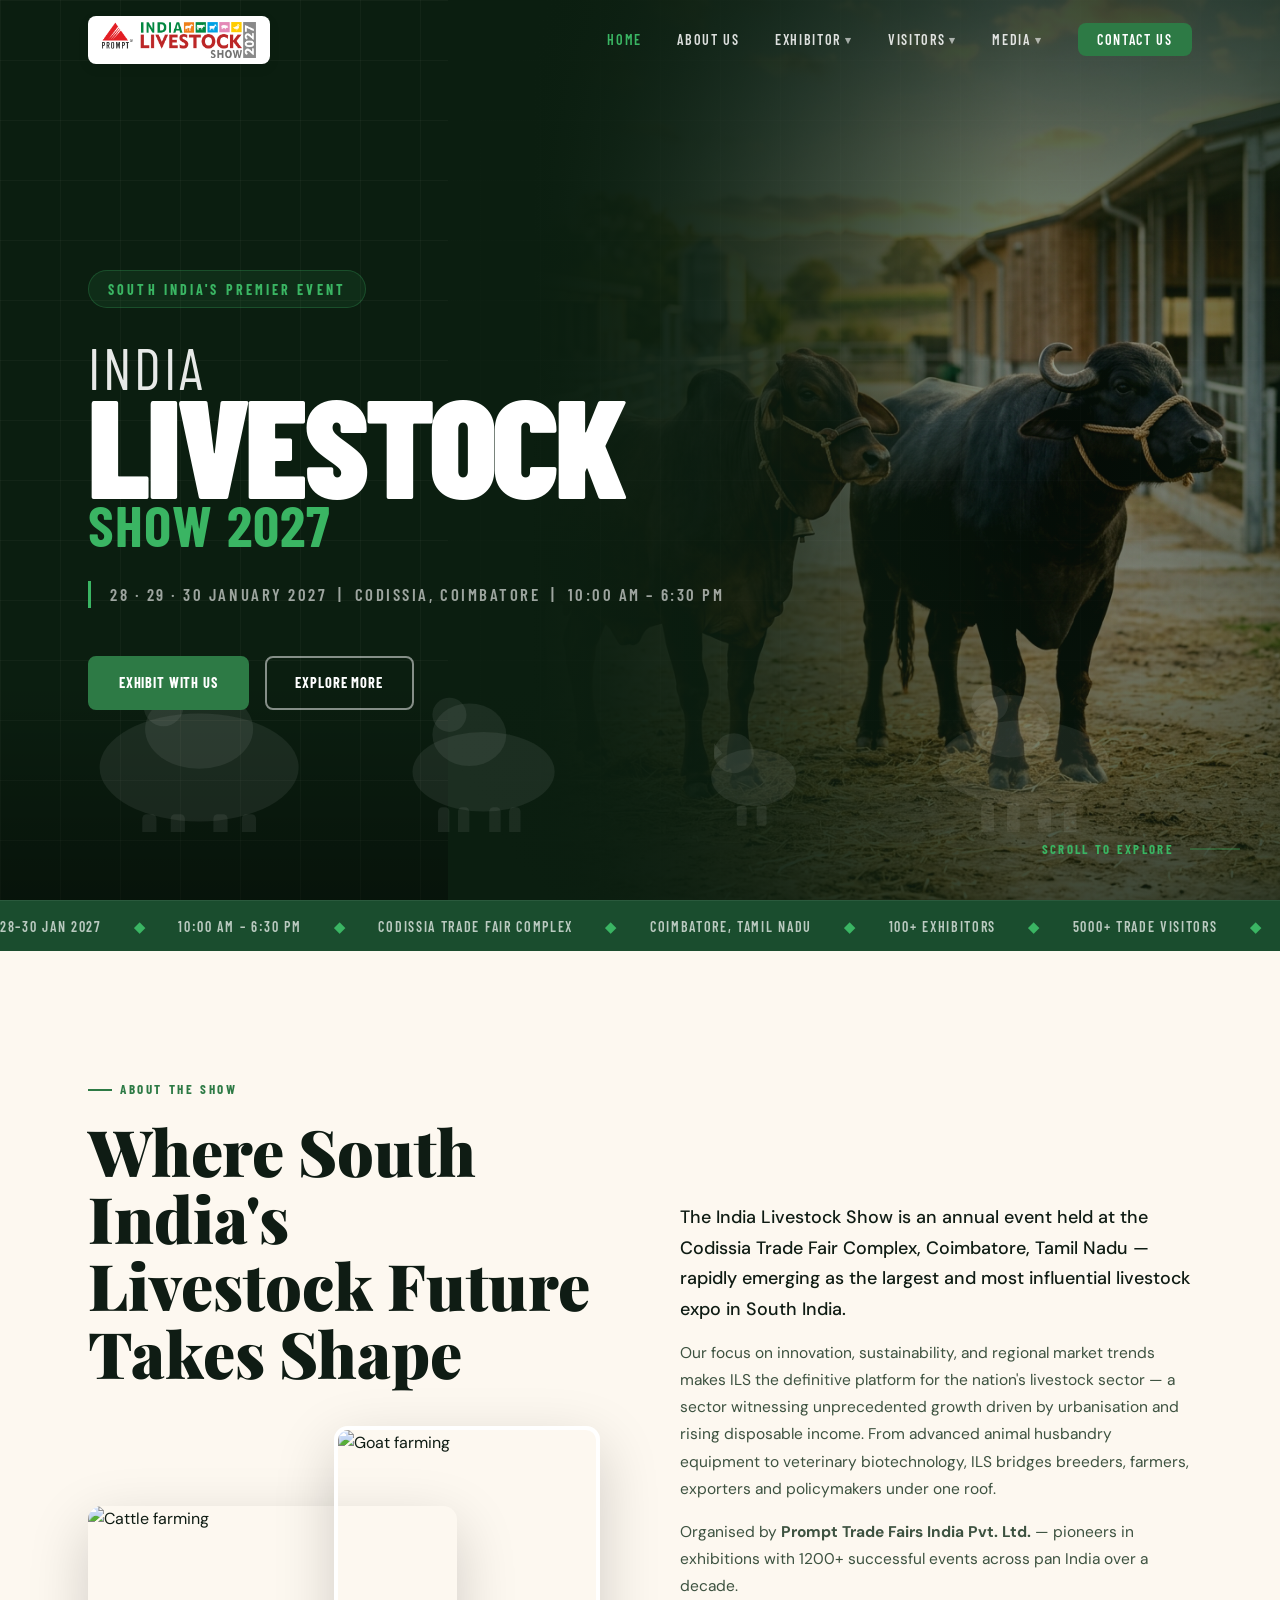
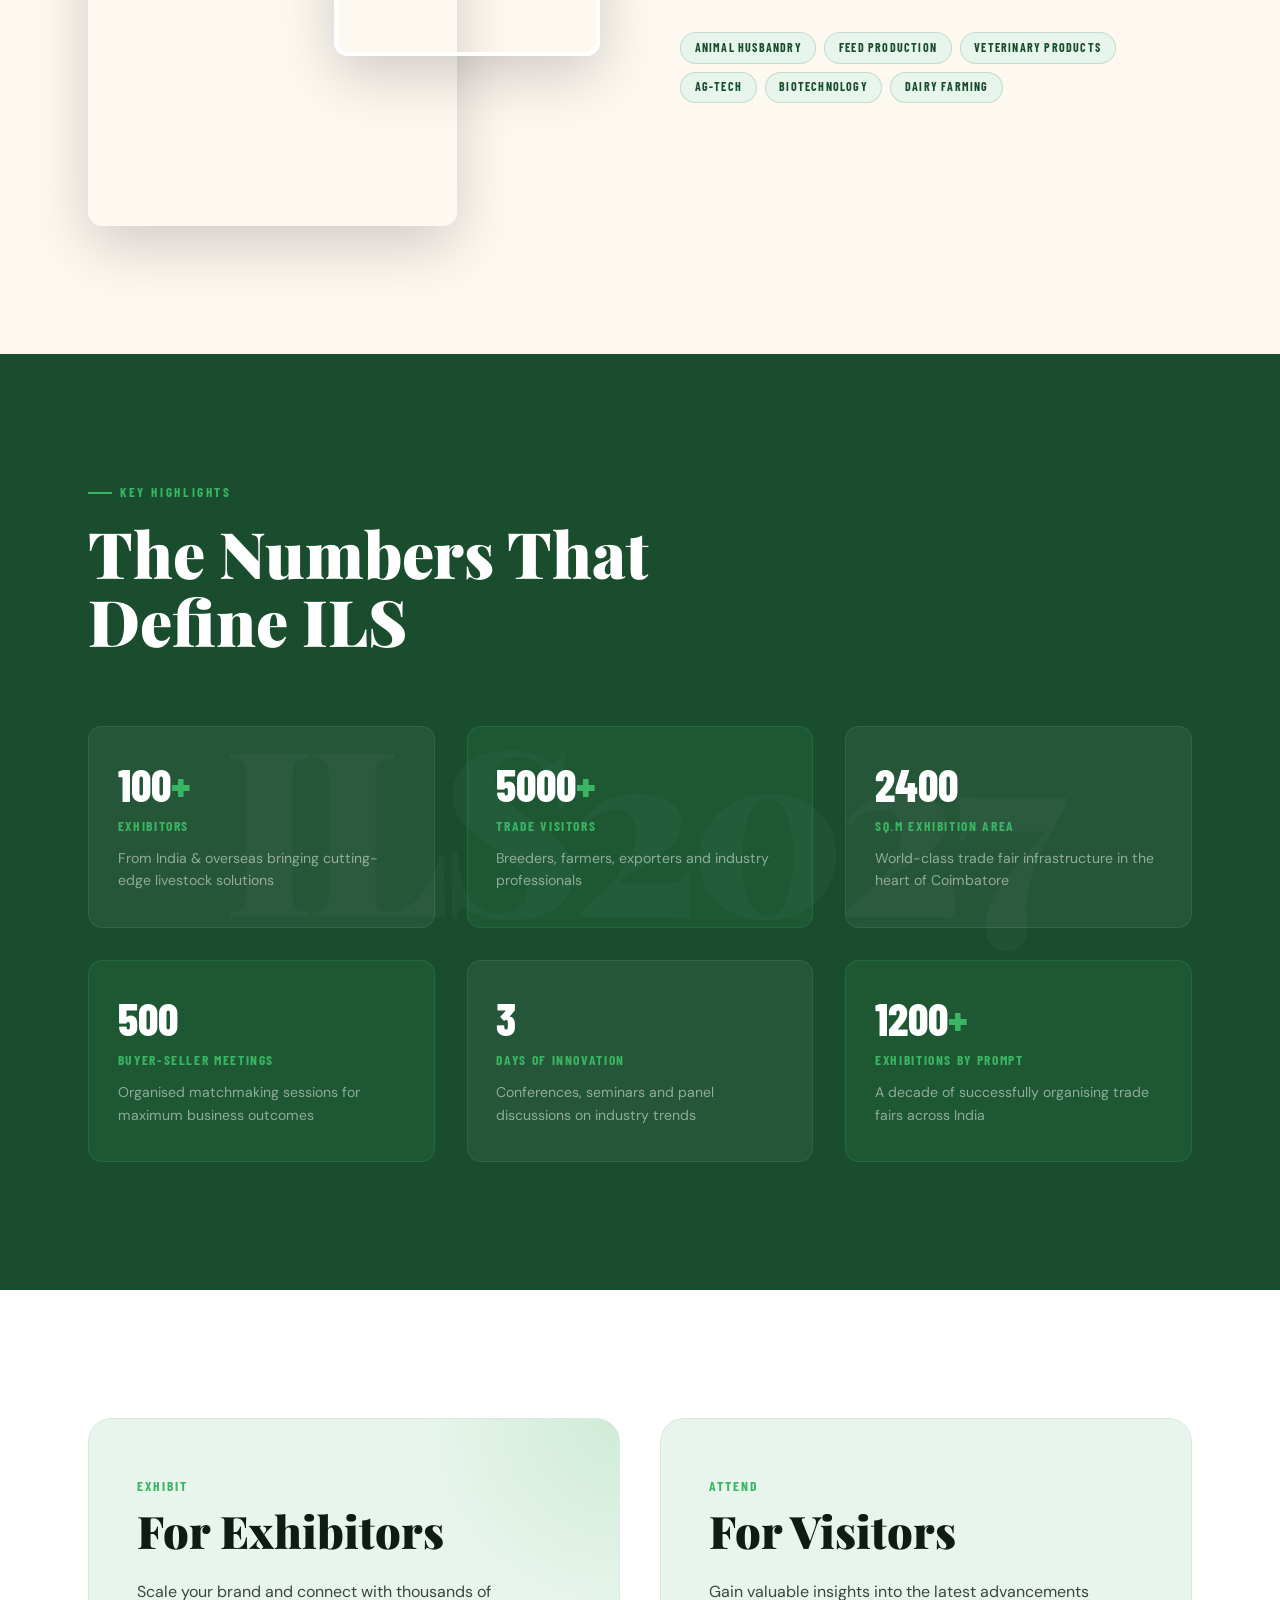
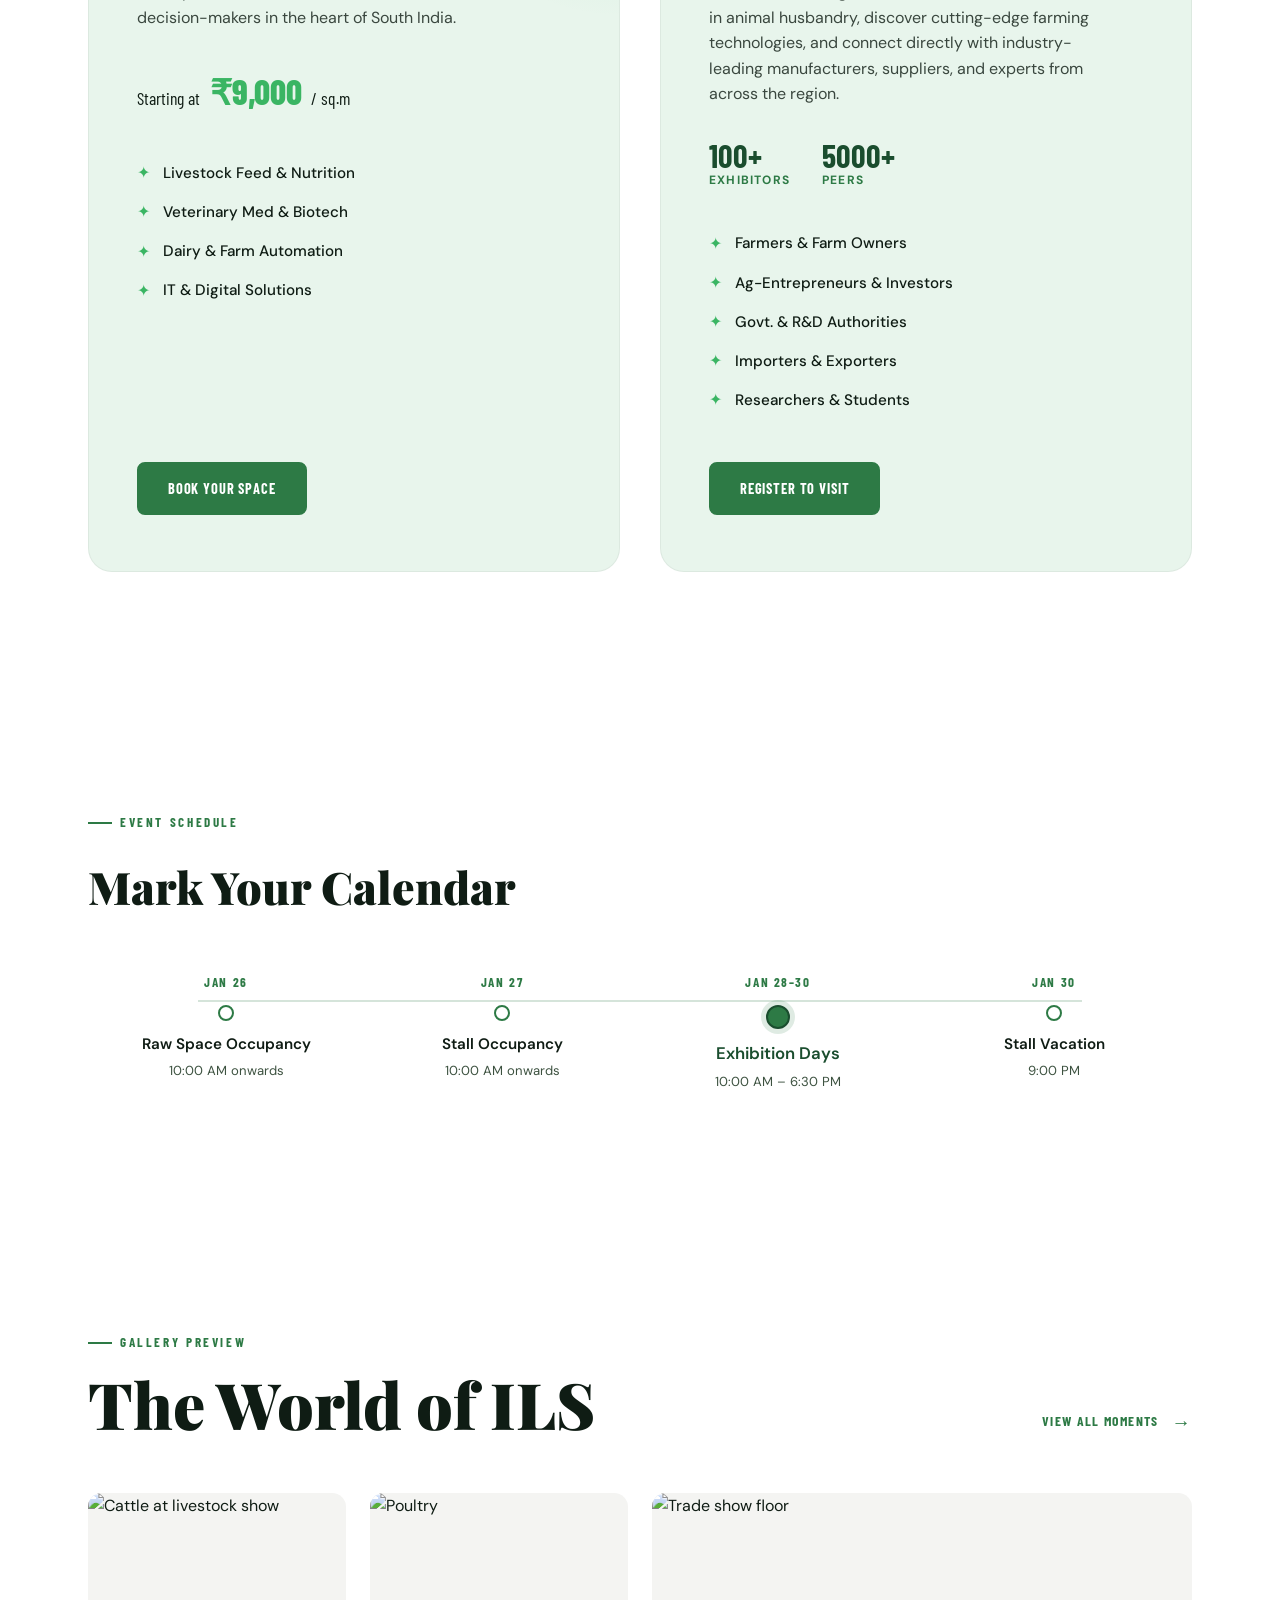
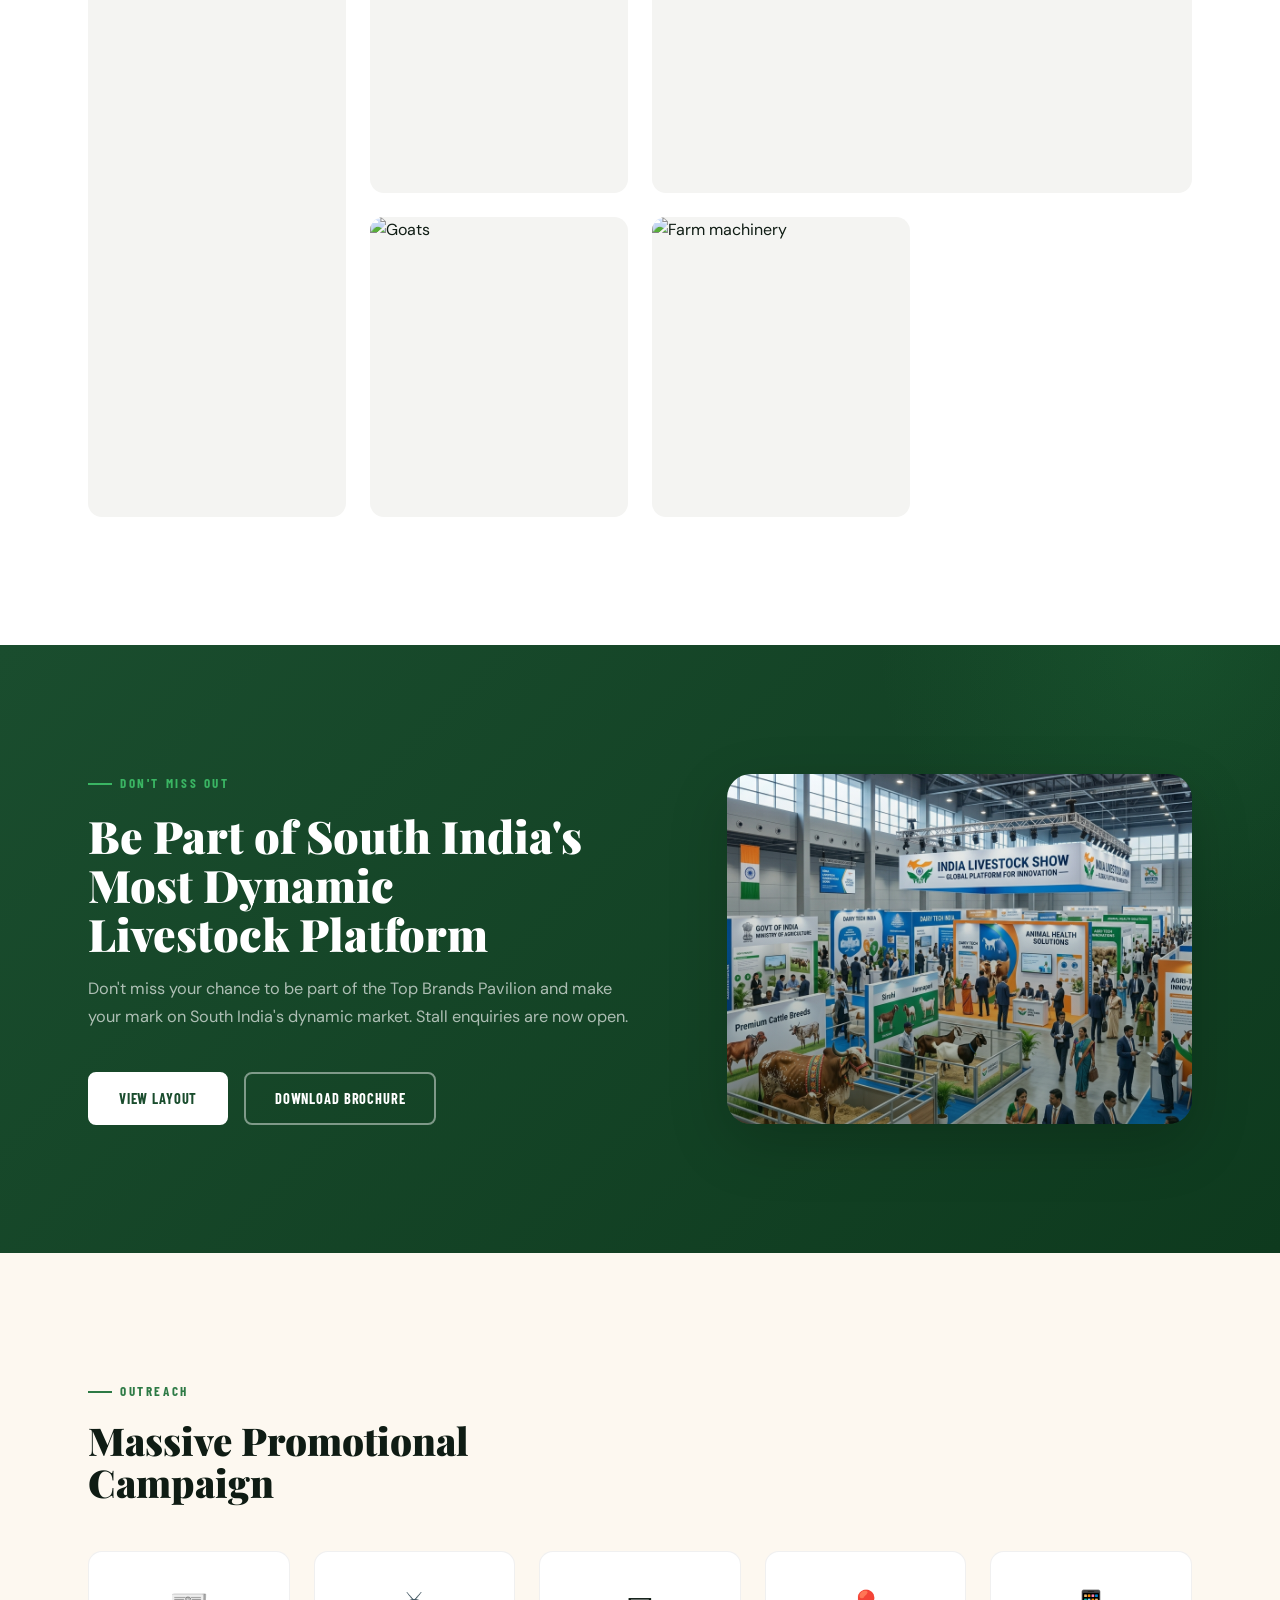
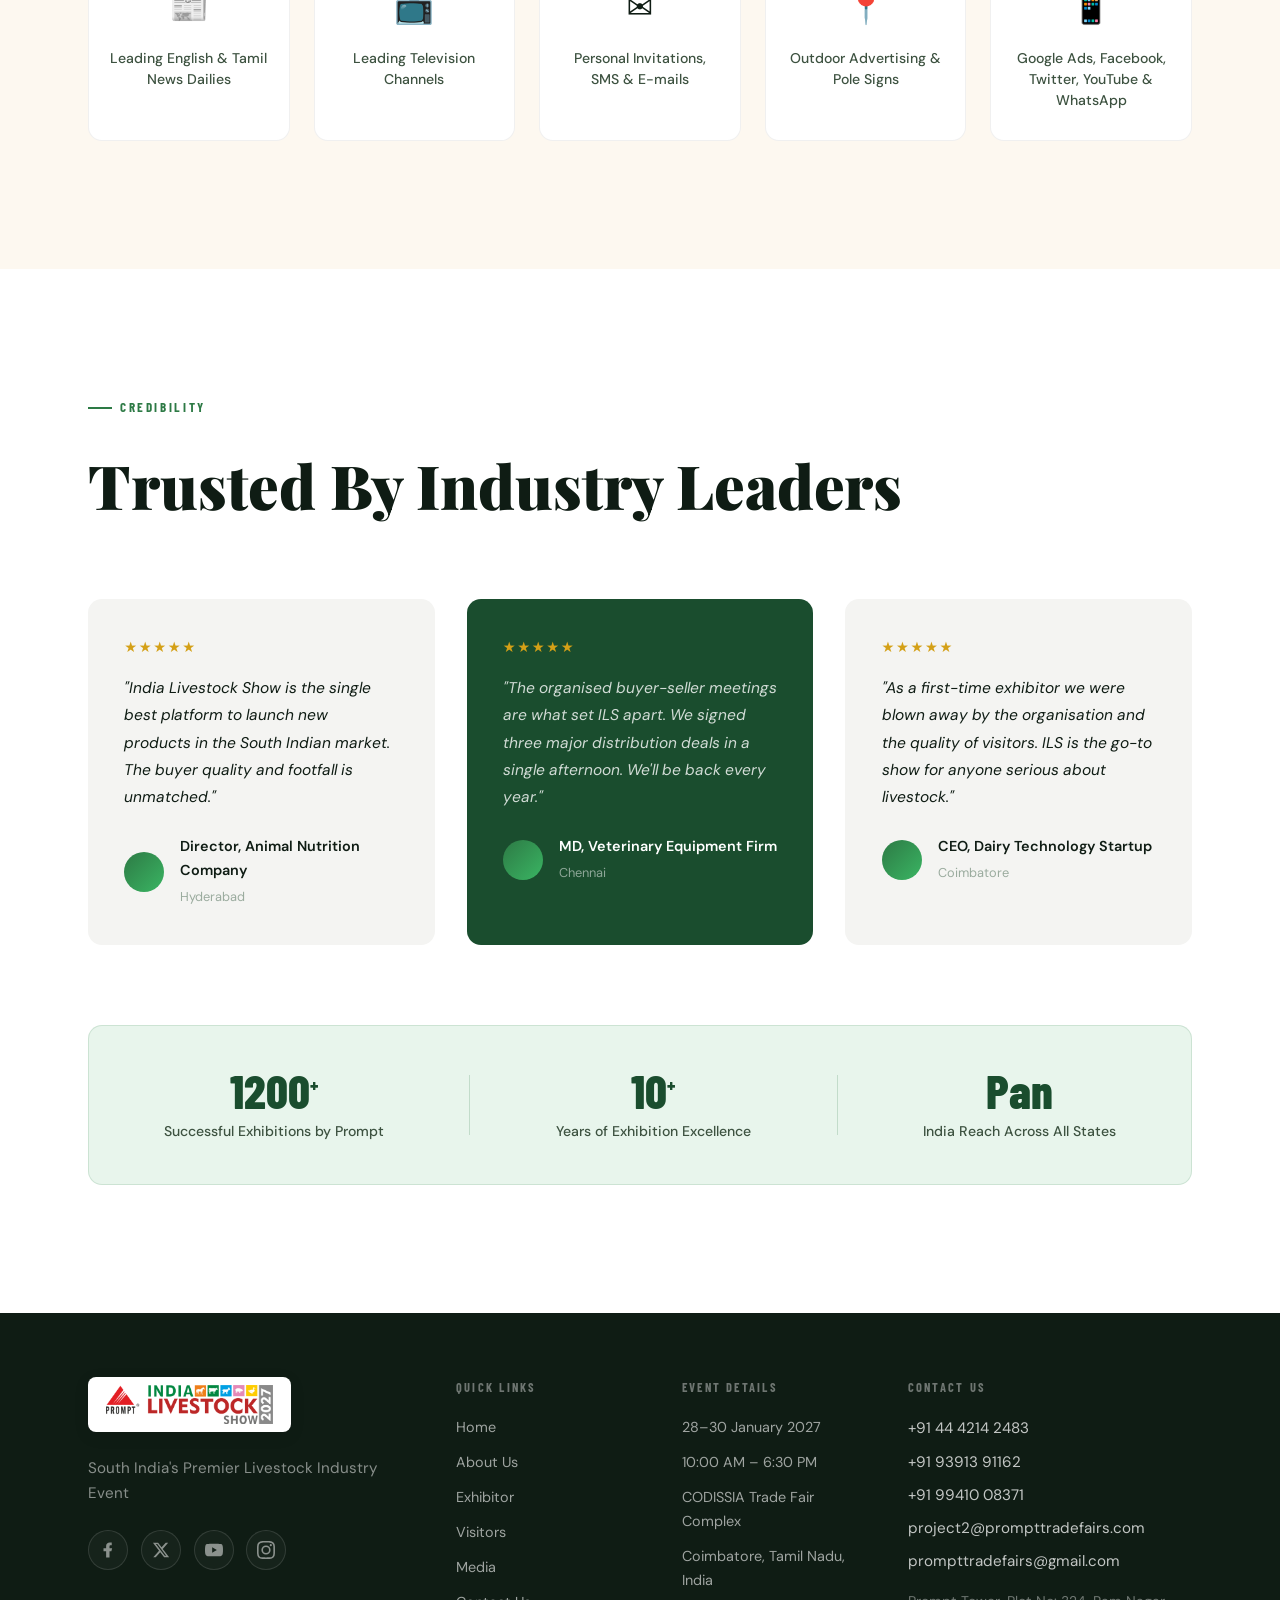
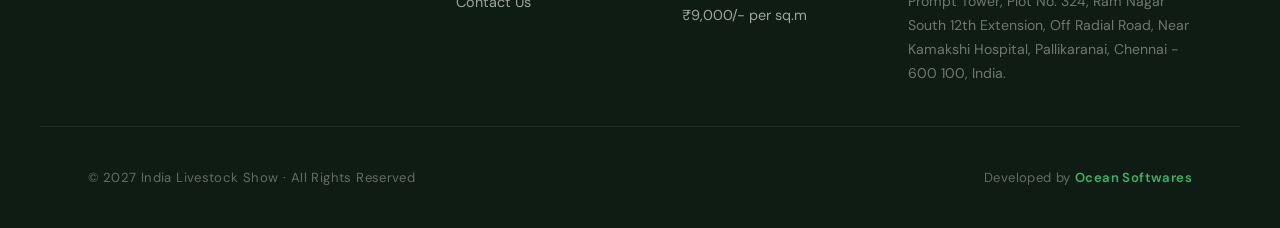
==== commit 880789d7: "UI changes" ====
--- a/index.html
+++ b/index.html
@@ -65,7 +65,7 @@
           <span class="hero__headline--line3">Show <em>2027</em></span>
         </h1>
         <p class="hero__sub">
-          28 · 29 · 30 January 2027 &nbsp;|&nbsp; CODISSIA, Coimbatore
+          28 · 29 · 30 January 2027 &nbsp;|&nbsp; CODISSIA, Coimbatore &nbsp;|&nbsp; 10:00 AM – 6:30 PM
         </p>
         <div class="hero__actions">
           <a href="contact.html" class="btn btn--primary">Exhibit With Us</a>
@@ -127,6 +127,8 @@
     <div class="ticker__inner">
       <span>28–30 Jan 2027</span>
       <span class="ticker__dot">◆</span>
+      <span>10:00 AM – 6:30 PM</span>
+      <span class="ticker__dot">◆</span>
       <span>CODISSIA Trade Fair Complex</span>
       <span class="ticker__dot">◆</span>
       <span>Coimbatore, Tamil Nadu</span>
@@ -138,6 +140,8 @@
       <span>2400 sq.m Exhibition Area</span>
       <span class="ticker__dot">◆</span>
       <span>28–30 Jan 2027</span>
+      <span class="ticker__dot">◆</span>
+      <span>10:00 AM – 6:30 PM</span>
       <span class="ticker__dot">◆</span>
       <span>CODISSIA Trade Fair Complex</span>
       <span class="ticker__dot">◆</span>
@@ -574,91 +578,7 @@
     </div>
   </footer>
 
-  <script>
-    /* India Livestock Show 2027 — Scroll & Interaction JS */
-    const nav = document.getElementById('nav');
-    window.addEventListener('scroll', () => {
-      if (window.scrollY > 60) {
-        nav.classList.add('scrolled');
-      } else {
-        nav.classList.remove('scrolled');
-      }
-    });
-
-    const burger = document.querySelector('.nav__burger');
-    const navLinks = document.querySelector('.nav__links');
-    if (burger && navLinks) {
-      burger.addEventListener('click', () => {
-        burger.classList.toggle('active');
-        navLinks.classList.toggle('mobile-open');
-        
-        if (navLinks.classList.contains('mobile-open')) {
-          navLinks.style.display = 'flex';
-          navLinks.style.flexDirection = 'column';
-          navLinks.style.position = 'absolute';
-          navLinks.style.top = '64px';
-          navLinks.style.left = '0';
-          navLinks.style.right = '0';
-          navLinks.style.background = 'rgba(10,30,16,0.98)';
-          navLinks.style.padding = '1.5rem 2rem';
-          navLinks.style.gap = '1.2rem';
-          navLinks.style.zIndex = '99';
-          navLinks.style.maxHeight = 'calc(100vh - 64px)';
-          navLinks.style.overflowY = 'auto';
-        } else {
-          navLinks.style.display = 'none';
-        }
-      });
-    }
-
-    document.querySelectorAll('.nav__item-link').forEach(link => {
-      link.addEventListener('click', (e) => {
-        if (window.innerWidth <= 768) {
-          e.preventDefault();
-          const parent = link.parentElement;
-          parent.classList.toggle('open');
-          const dropdown = parent.querySelector('.nav__dropdown');
-          if (dropdown) {
-            dropdown.style.display = parent.classList.contains('open') ? 'flex' : 'none';
-          }
-        }
-      });
-    });
-
-    function openModal(e) {
-      if (e) e.preventDefault();
-      document.getElementById('contactModal').classList.add('active');
-      document.body.style.overflow = 'hidden';
-    }
-
-    function closeModal() {
-      document.getElementById('contactModal').classList.remove('active');
-      document.body.style.overflow = '';
-    }
-
-    function submitForm(e) {
-      e.preventDefault();
-      let isValid = true;
-      const fields = ['name', 'mobile', 'email', 'company', 'message'];
-      fields.forEach(field => {
-        const input = document.getElementById(field);
-        const error = document.getElementById(field + 'Error');
-        if (!input.value.trim()) {
-          input.classList.add('error');
-          error.style.display = 'block';
-          isValid = false;
-        } else {
-          input.classList.remove('error');
-          error.style.display = 'none';
-        }
-      });
-      if (isValid) {
-        alert('Thank you for registering! We will get back to you soon.');
-        closeModal();
-        document.getElementById('enquiryForm').reset();
-      }
-    }
-  </script>
+  <script src="script.js"></script>
 
   <!-- ===== MODAL ===== -->
   <div class="modal" id="contactModal">
--- a/style.css
+++ b/style.css
@@ -200,13 +200,22 @@
       display: flex;
       align-items: center;
       justify-content: space-between;
-      height: 64px;
+      height: 80px;
     }
 
     .nav__logo-img {
-      height: 46px;
+      height: 48px;
       width: auto;
       object-fit: contain;
+      background: var(--white);
+      padding: 6px 14px;
+      border-radius: var(--radius-sm);
+      box-shadow: 0 4px 12px rgba(0, 0, 0, 0.08);
+      transition: transform 0.3s ease;
+    }
+
+    .nav__logo-img:hover {
+      transform: scale(1.03);
     }
 
     .nav__links {
@@ -269,7 +278,7 @@
       display: flex;
       align-items: center;
       overflow: hidden;
-      padding-top: 64px;
+      padding-top: 80px;
     }
 
     .hero__bg-grid {
@@ -504,7 +513,7 @@
     }
 
     section {
-      scroll-margin-top: 64px;
+      scroll-margin-top: 80px;
     }
 
     /* ===========================
@@ -1520,10 +1529,14 @@
     }
 
     .footer__logo {
-      height: 50px;
+      height: 55px;
       width: auto;
       object-fit: contain;
-      margin-bottom: 1rem;
+      margin-bottom: 1.5rem;
+      background: var(--white);
+      padding: 8px 18px;
+      border-radius: var(--radius-sm);
+      box-shadow: 0 4px 15px rgba(0, 0, 0, 0.1);
     }
 
     .footer__tagline {
@@ -1838,6 +1851,15 @@
       .footer__bottom {
         flex-direction: column;
         text-align: center;
+      }
+
+      .nav__inner {
+        height: 70px;
+      }
+
+      .nav__logo-img {
+        height: 40px;
+        padding: 4px 10px;
       }
     }
 
@@ -2512,6 +2534,109 @@
   border-left-color: var(--white);
 }
 
+.media-gallery__item video {
+  width: 100%;
+  height: 100%;
+  object-fit: cover;
+  transition: transform 0.5s ease;
+  cursor: pointer;
+}
+
+.media-gallery__item:hover video {
+  transform: scale(1.1);
+}
+
+.media-gallery__item.photo-item {
+  cursor: pointer;
+}
+
+/* === MEDIA MODALS === */
+.video-modal {
+  position: fixed;
+  top: 0;
+  left: 0;
+  width: 100%;
+  height: 100%;
+  z-index: 10000;
+  display: flex;
+  align-items: center;
+  justify-content: center;
+  opacity: 0;
+  visibility: hidden;
+  transition: all 0.4s ease;
+}
+
+.video-modal.active {
+  opacity: 1;
+  visibility: visible;
+}
+
+.video-modal__overlay {
+  position: absolute;
+  top: 0;
+  left: 0;
+  width: 100%;
+  height: 100%;
+  background: rgba(10, 30, 16, 0.95);
+  backdrop-filter: blur(8px);
+}
+
+.video-modal__content {
+  position: relative;
+  width: auto;
+  max-width: 90vw;
+  max-height: 90vh;
+  background: transparent;
+  border-radius: 12px;
+  overflow: hidden;
+  box-shadow: 0 25px 50px rgba(0,0,0,0.5);
+  display: flex;
+  align-items: center;
+  justify-content: center;
+  transform: scale(0.9);
+  transition: transform 0.4s cubic-bezier(0.175, 0.885, 0.32, 1.275);
+}
+
+.video-modal.active .video-modal__content {
+  transform: scale(1);
+}
+
+.video-modal__close {
+  position: fixed;
+  top: 30px;
+  right: 30px;
+  width: 50px;
+  height: 50px;
+  background: var(--white);
+  border: none;
+  border-radius: 50%;
+  font-size: 2rem;
+  line-height: 1;
+  color: var(--green-deep);
+  cursor: pointer;
+  z-index: 10001;
+  display: flex;
+  align-items: center;
+  justify-content: center;
+  transition: all 0.3s ease;
+  box-shadow: 0 5px 15px rgba(0,0,0,0.3);
+}
+
+.video-modal__close:hover {
+  background: var(--green-bright);
+  color: var(--white);
+  transform: rotate(90deg) scale(1.1);
+}
+
+#modalVideo, #modalPhoto {
+  max-width: 100%;
+  max-height: 90vh;
+  object-fit: contain;
+  display: block;
+  border-radius: 8px;
+  background: #000;
+}
+
 @media (max-width: 1024px) {
   .about-page__container {
     grid-template-columns: 1fr;
@@ -2659,3 +2784,52 @@
   color: var(--ink-soft);
   line-height: 1.6;
 }
+
+/* === SUCCESS POPUP === */
+.success-toast {
+  position: fixed;
+  top: 30px;
+  right: 30px;
+  background: var(--white);
+  padding: 1.5rem 2rem;
+  border-radius: var(--radius-md);
+  box-shadow: 0 15px 40px rgba(0,0,0,0.15);
+  display: flex;
+  align-items: center;
+  gap: 1.2rem;
+  z-index: 9999;
+  transform: translateX(120%);
+  transition: transform 0.5s cubic-bezier(0.175, 0.885, 0.32, 1.275);
+  border-left: 5px solid var(--green-mid);
+  max-width: 400px;
+}
+
+.success-toast.active {
+  transform: translateX(0);
+}
+
+.success-toast__icon {
+  width: 40px;
+  height: 40px;
+  background: var(--green-pale);
+  color: var(--green-deep);
+  display: flex;
+  align-items: center;
+  justify-content: center;
+  border-radius: 50%;
+  font-size: 1.2rem;
+  flex-shrink: 0;
+}
+
+.success-toast__content h5 {
+  margin: 0;
+  color: var(--ink);
+  font-family: var(--font-display);
+  font-size: 1.1rem;
+}
+
+.success-toast__content p {
+  margin: 0.2rem 0 0;
+  color: var(--ink-soft);
+  font-size: 0.9rem;
+}
